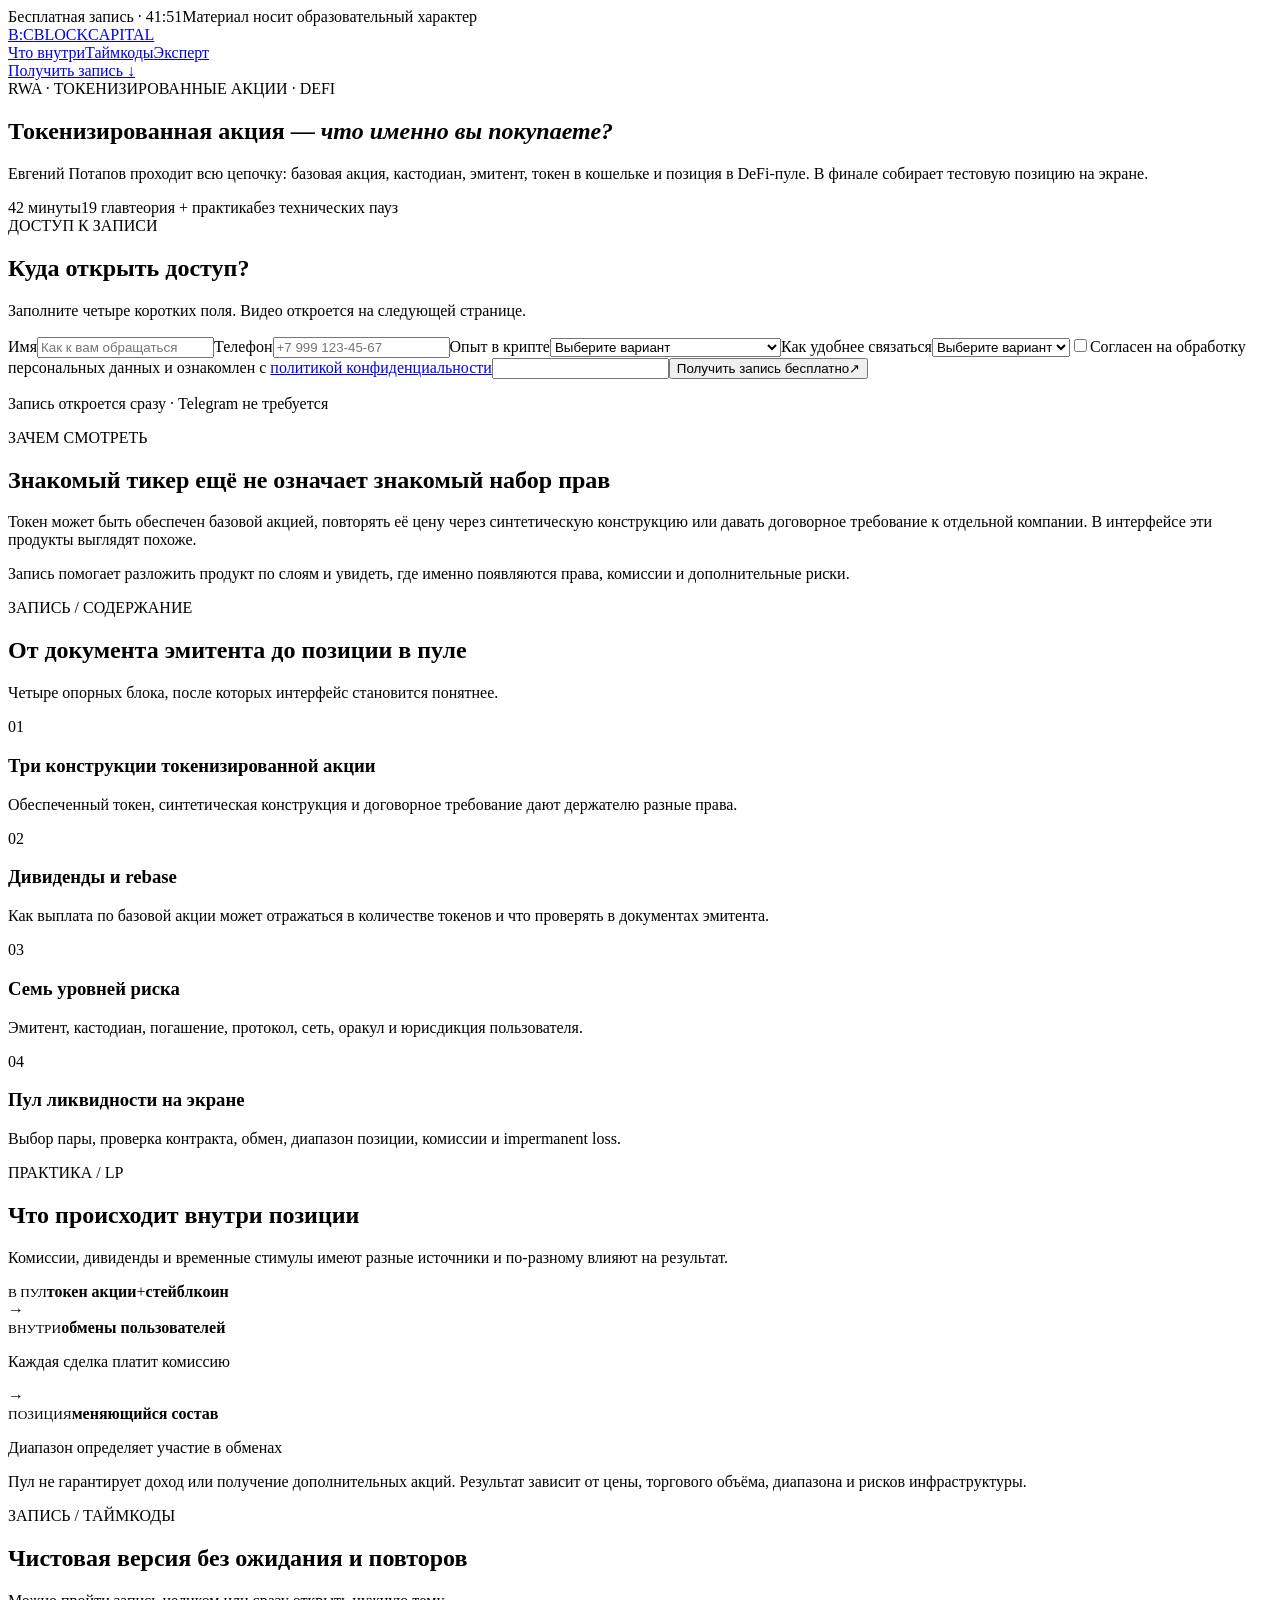
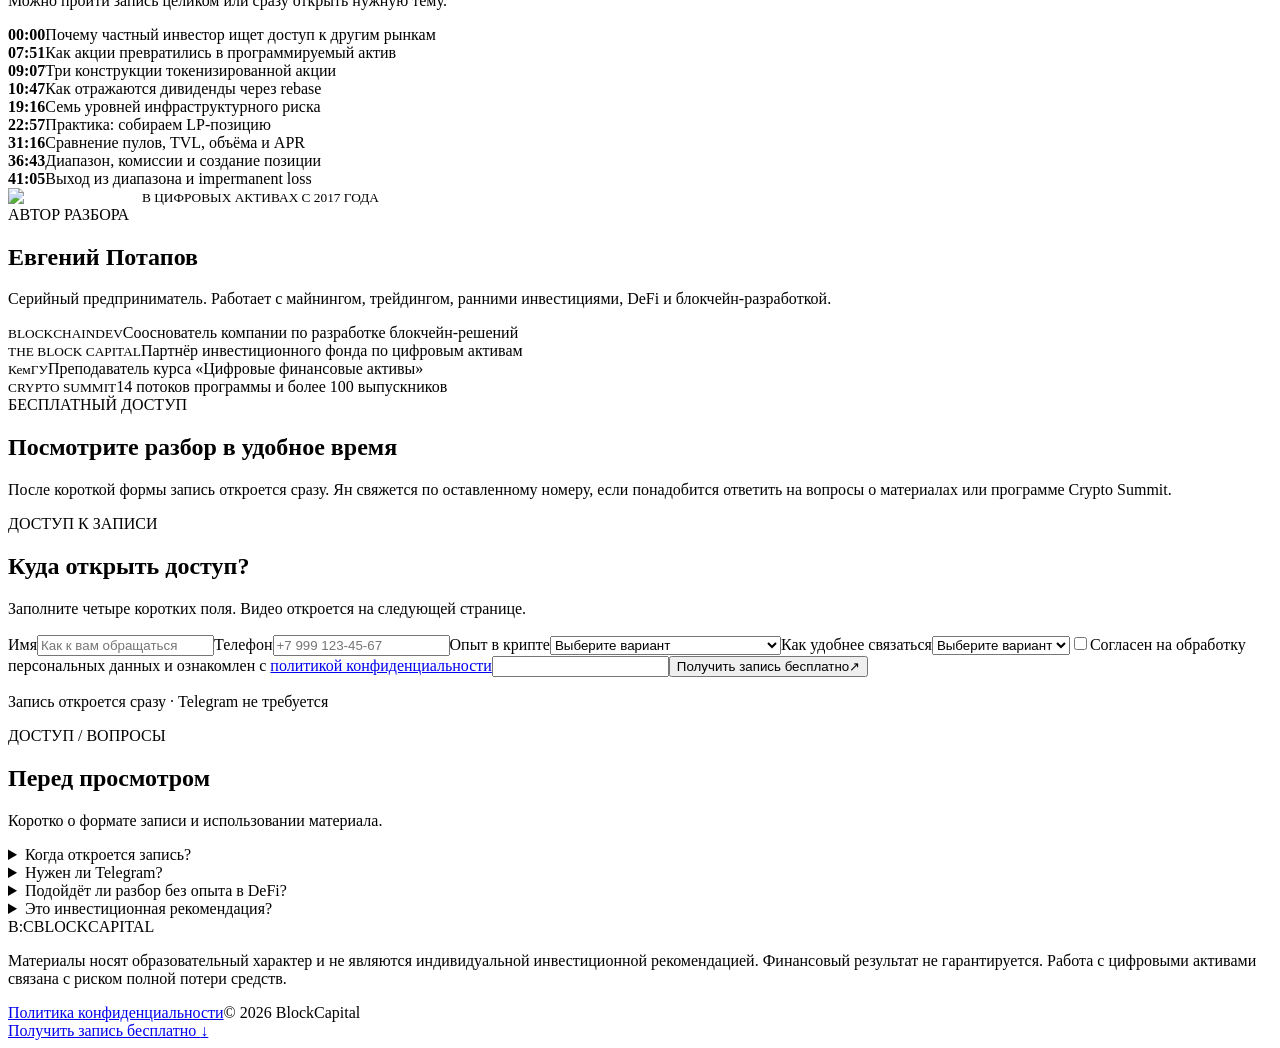
==== index.html @ cdb5f3e2 "Fix iPhone hero headline overflow" ====
<!DOCTYPE html><html lang="ru"><head><meta charSet="utf-8"/><meta name="viewport" content="width=device-width, initial-scale=1"/><link rel="stylesheet" href="/cs15-rwa/_next/static/chunks/0ym94z_-tkc53.css" data-precedence="next"/><link rel="preload" as="script" fetchPriority="low" href="/cs15-rwa/_next/static/chunks/0t~1ydc1cx.~s.js"/><script src="/cs15-rwa/_next/static/chunks/0d.cghn7.3ue2.js" async=""></script><script src="/cs15-rwa/_next/static/chunks/0m_p1bxtorv5i.js" async=""></script><script src="/cs15-rwa/_next/static/chunks/turbopack-0j7kcyjd9bigj.js" async=""></script><script src="/cs15-rwa/_next/static/chunks/0g7ewx3bkljg5.js" async=""></script><script src="/cs15-rwa/_next/static/chunks/0d3tkj33oycf2.js" async=""></script><script src="/cs15-rwa/_next/static/chunks/0kf0rqwyfby2~.js" async=""></script><title>RWA: токенизированные акции и пулы ликвидности — запись эфира</title><meta name="description" content="Получите запись разбора Евгения Потапова о токенизированных акциях, дивидендах, DeFi-пулах и инфраструктурных рисках."/><meta name="robots" content="index, follow"/><meta property="og:title" content="Токенизированная акция: что именно вы покупаете?"/><meta property="og:description" content="42 минуты о базовом активе, кастодиане, дивидендах, DeFi-пулах и семи уровнях риска."/><meta property="og:image" content="https://yanlukashin.github.io/cs15-rwa/og-replay.png"/><meta property="og:image:width" content="1200"/><meta property="og:image:height" content="630"/><meta property="og:image:alt" content="RWA: токенизированные акции и пулы ликвидности"/><meta property="og:type" content="website"/><meta name="twitter:card" content="summary_large_image"/><meta name="twitter:title" content="Токенизированная акция: что именно вы покупаете?"/><meta name="twitter:description" content="Получите чистовую запись разбора Евгения Потапова."/><meta name="twitter:image" content="https://yanlukashin.github.io/cs15-rwa/og-replay.png"/><script src="/cs15-rwa/_next/static/chunks/03~yq9q893hmn.js" noModule=""></script></head><body><div hidden=""><!--$--><!--/$--></div><main><div class="deadline replay-strip"><span>Бесплатная запись · 41:51</span><span class="deadline-date">Материал носит образовательный характер</span></div><nav class="nav shell" aria-label="Главная навигация"><a class="brand" href="#top" aria-label="BlockCapital — наверх"><span class="brand-mark">B:C</span><span>BLOCKCAPITAL</span></a><div class="nav-links"><a href="#inside">Что внутри</a><a href="#chapters">Таймкоды</a><a href="#expert">Эксперт</a></div><a class="nav-cta" href="#access" data-metrika-goal="lead_form_scroll">Получить запись <span aria-hidden="true">↓</span></a></nav><section class="replay-hero shell" id="top"><div class="replay-hero-copy"><div class="eyebrow">RWA · ТОКЕНИЗИРОВАННЫЕ АКЦИИ · DEFI</div><h1>Токенизиро­ванная акция — <em>что именно вы покупаете?</em></h1><p>Евгений Потапов проходит всю цепочку: базовая акция, кастодиан, эмитент, токен в кошельке и позиция в DeFi-пуле. В финале собирает тестовую позицию на экране.</p><div class="replay-proofline" aria-label="Параметры записи"><span>42 минуты</span><span>19 глав</span><span>теория + практика</span><span>без технических пауз</span></div></div><div class="replay-form-wrap" id="access"><div class="lead-card "><div class="lead-card-heading"><span>ДОСТУП К ЗАПИСИ</span><h2>Куда открыть доступ?</h2><p>Заполните четыре коротких поля. Видео откроется на следующей странице.</p></div><form class="lead-form" action="https://docs.google.com/forms/d/e/1FAIpQLScjNJ1AOi6W5T2NmS8Cq79_vSLirDXxcNVOVX635IZ_NVDBYg/formResponse" method="POST"><label><span>Имя</span><input type="text" autoComplete="name" placeholder="Как к вам обращаться" required="" name="entry.2101009105"/></label><label><span>Телефон</span><input type="tel" inputMode="tel" autoComplete="tel" placeholder="+7 999 123-45-67" pattern="[+0-9 ()-]{10,20}" required="" name="entry.1336810910"/></label><label><span>Опыт в крипте</span><select name="entry.714905290" required=""><option value="" disabled="" selected="">Выберите вариант</option><option value="Только присматриваюсь — опыта пока нет">Только присматриваюсь</option><option value="Уже покупал(а) и продавал(а), есть небольшой портфель">Есть небольшой портфель</option><option value="Работаю с несколькими активами и стратегиями">Работаю с несколькими активами</option><option value="Есть опыт в DeFi и/или трейдинге, хочу систематизировать знания">Есть опыт в DeFi или трейдинге</option></select></label><label><span>Как удобнее связаться</span><select name="entry.104952516" required=""><option value="" disabled="" selected="">Выберите вариант</option><option value="WhatsApp">WhatsApp</option><option value="Звонок">Звонок</option></select></label><label class="form-consent"><input type="checkbox" required="" name="entry.1939626881" value="Согласен(на) на обработку персональных данных и ознакомлен(а) с политикой конфиденциальности: https://theblockcapital.ru/privacy"/><span>Согласен на обработку персональных данных и ознакомлен с<!-- --> <a href="https://theblockcapital.ru/privacy" target="_blank" rel="noreferrer">политикой конфиденциальности</a></span></label><input type="hidden" name="entry.1990915236" value="Запросил доступ к записи эфира про RWA через лендинг BlockCapital."/><input type="hidden" name="entry.501255633" value="Предпочитаю обсудить лично"/><input type="hidden" name="entry.1715379427" value="Сейчас изучаю варианты на будущее"/><input type="hidden" name="entry.1681714257" value="Позже, пока собираю информацию"/><input type="hidden" name="entry.1373947686" value="RWA_REPLAY_LEAD; direct"/><input class="form-honeypot" type="text" tabindex="-1" autoComplete="off" name="website"/><button class="button lead-submit" type="submit"><span>Получить запись бесплатно</span><span aria-hidden="true">↗</span></button></form><p class="lead-security">Запись откроется сразу · Telegram не требуется</p></div></div></section><section class="replay-context"><div class="shell replay-context-grid"><div><span class="section-index light">ЗАЧЕМ СМОТРЕТЬ</span><h2>Знакомый тикер ещё не означает знакомый набор прав</h2></div><div class="replay-context-copy"><p>Токен может быть обеспечен базовой акцией, повторять её цену через синтетическую конструкцию или давать договорное требование к отдельной компании. В интерфейсе эти продукты выглядят похоже.</p><p>Запись помогает разложить продукт по слоям и увидеть, где именно появляются права, комиссии и дополнительные риски.</p></div></div></section><section class="replay-topics shell" id="inside"><div class="section-heading split-heading"><span class="section-index">ЗАПИСЬ / СОДЕРЖАНИЕ</span><h2>От документа эмитента до позиции в пуле</h2><p>Четыре опорных блока, после которых интерфейс становится понятнее.</p></div><div class="outcome-grid replay-topic-grid"><article><span>01</span><h3>Три конструкции токенизированной акции</h3><p>Обеспеченный токен, синтетическая конструкция и договорное требование дают держателю разные права.</p></article><article><span>02</span><h3>Дивиденды и rebase</h3><p>Как выплата по базовой акции может отражаться в количестве токенов и что проверять в документах эмитента.</p></article><article><span>03</span><h3>Семь уровней риска</h3><p>Эмитент, кастодиан, погашение, протокол, сеть, оракул и юрисдикция пользователя.</p></article><article><span>04</span><h3>Пул ликвидности на экране</h3><p>Выбор пары, проверка контракта, обмен, диапазон позиции, комиссии и impermanent loss.</p></article></div></section><section class="replay-mechanics"><div class="shell"><div class="section-heading split-heading"><span class="section-index light">ПРАКТИКА / LP</span><h2>Что происходит внутри позиции</h2><p>Комиссии, дивиденды и временные стимулы имеют разные источники и по-разному влияют на результат.</p></div><div class="flow" aria-label="Схема пула ликвидности"><div class="flow-card"><small>В ПУЛ</small><strong>токен акции</strong><span>+</span><strong>стейблкоин</strong></div><div class="flow-arrow">→</div><div class="flow-card"><small>ВНУТРИ</small><strong>обмены пользователей</strong><p>Каждая сделка платит комиссию</p></div><div class="flow-arrow">→</div><div class="flow-card green-card"><small>ПОЗИЦИЯ</small><strong>меняющийся состав</strong><p>Диапазон определяет участие в обменах</p></div></div><p class="source-note replay-disclaimer">Пул не гарантирует доход или получение дополнительных акций. Результат зависит от цены, торгового объёма, диапазона и рисков инфраструктуры.</p></div></section><section class="replay-chapters shell" id="chapters"><div class="section-heading split-heading"><span class="section-index">ЗАПИСЬ / ТАЙМКОДЫ</span><h2>Чистовая версия без ожидания и повторов</h2><p>Можно пройти запись целиком или сразу открыть нужную тему.</p></div><div class="chapter-list"><div class="chapter-row"><strong>00:00</strong><span>Почему частный инвестор ищет доступ к другим рынкам</span></div><div class="chapter-row"><strong>07:51</strong><span>Как акции превратились в программируемый актив</span></div><div class="chapter-row"><strong>09:07</strong><span>Три конструкции токенизированной акции</span></div><div class="chapter-row"><strong>10:47</strong><span>Как отражаются дивиденды через rebase</span></div><div class="chapter-row"><strong>19:16</strong><span>Семь уровней инфраструктурного риска</span></div><div class="chapter-row"><strong>22:57</strong><span>Практика: собираем LP-позицию</span></div><div class="chapter-row"><strong>31:16</strong><span>Сравнение пулов, TVL, объёма и APR</span></div><div class="chapter-row"><strong>36:43</strong><span>Диапазон, комиссии и создание позиции</span></div><div class="chapter-row"><strong>41:05</strong><span>Выход из диапазона и impermanent loss</span></div></div></section><section class="expert replay-expert" id="expert"><div class="shell expert-grid"><div class="expert-photo"><img alt="Евгений Потапов" loading="lazy" width="1084" height="1650" decoding="async" data-nimg="1" style="color:transparent" src="/cs15-rwa/evgeniy-potapov.png"/><small>В ЦИФРОВЫХ АКТИВАХ С 2017 ГОДА</small></div><div class="expert-copy"><span class="section-index">АВТОР РАЗБОРА</span><h2>Евгений Потапов</h2><p class="expert-lead">Серийный предприниматель. Работает с майнингом, трейдингом, ранними инвестициями, DeFi и блокчейн-разработкой.</p><div class="expert-credentials"><div><small>BLOCKCHAINDEV</small><span>Сооснователь компании по разработке блокчейн-решений</span></div><div><small>THE BLOCK CAPITAL</small><span>Партнёр инвестиционного фонда по цифровым активам</span></div><div><small>КемГУ</small><span>Преподаватель курса «Цифровые финансовые активы»</span></div><div><small>CRYPTO SUMMIT</small><span>14 потоков программы и более 100 выпускников</span></div></div></div></div></section><section class="replay-final" id="access-bottom"><div class="shell replay-final-grid"><div><span class="section-index light">БЕСПЛАТНЫЙ ДОСТУП</span><h2>Посмотрите разбор в удобное время</h2><p>После короткой формы запись откроется сразу. Ян свяжется по оставленному номеру, если понадобится ответить на вопросы о материалах или программе Crypto Summit.</p></div><div class="lead-card lead-card-compact"><div class="lead-card-heading"><span>ДОСТУП К ЗАПИСИ</span><h2>Куда открыть доступ?</h2><p>Заполните четыре коротких поля. Видео откроется на следующей странице.</p></div><form class="lead-form" action="https://docs.google.com/forms/d/e/1FAIpQLScjNJ1AOi6W5T2NmS8Cq79_vSLirDXxcNVOVX635IZ_NVDBYg/formResponse" method="POST"><label><span>Имя</span><input type="text" autoComplete="name" placeholder="Как к вам обращаться" required="" name="entry.2101009105"/></label><label><span>Телефон</span><input type="tel" inputMode="tel" autoComplete="tel" placeholder="+7 999 123-45-67" pattern="[+0-9 ()-]{10,20}" required="" name="entry.1336810910"/></label><label><span>Опыт в крипте</span><select name="entry.714905290" required=""><option value="" disabled="" selected="">Выберите вариант</option><option value="Только присматриваюсь — опыта пока нет">Только присматриваюсь</option><option value="Уже покупал(а) и продавал(а), есть небольшой портфель">Есть небольшой портфель</option><option value="Работаю с несколькими активами и стратегиями">Работаю с несколькими активами</option><option value="Есть опыт в DeFi и/или трейдинге, хочу систематизировать знания">Есть опыт в DeFi или трейдинге</option></select></label><label><span>Как удобнее связаться</span><select name="entry.104952516" required=""><option value="" disabled="" selected="">Выберите вариант</option><option value="WhatsApp">WhatsApp</option><option value="Звонок">Звонок</option></select></label><label class="form-consent"><input type="checkbox" required="" name="entry.1939626881" value="Согласен(на) на обработку персональных данных и ознакомлен(а) с политикой конфиденциальности: https://theblockcapital.ru/privacy"/><span>Согласен на обработку персональных данных и ознакомлен с<!-- --> <a href="https://theblockcapital.ru/privacy" target="_blank" rel="noreferrer">политикой конфиденциальности</a></span></label><input type="hidden" name="entry.1990915236" value="Запросил доступ к записи эфира про RWA через лендинг BlockCapital."/><input type="hidden" name="entry.501255633" value="Предпочитаю обсудить лично"/><input type="hidden" name="entry.1715379427" value="Сейчас изучаю варианты на будущее"/><input type="hidden" name="entry.1681714257" value="Позже, пока собираю информацию"/><input type="hidden" name="entry.1373947686" value="RWA_REPLAY_LEAD; direct"/><input class="form-honeypot" type="text" tabindex="-1" autoComplete="off" name="website"/><button class="button lead-submit" type="submit"><span>Получить запись бесплатно</span><span aria-hidden="true">↗</span></button></form><p class="lead-security">Запись откроется сразу · Telegram не требуется</p></div></div></section><section class="faq shell"><div class="section-heading split-heading"><span class="section-index">ДОСТУП / ВОПРОСЫ</span><h2>Перед просмотром</h2><p>Коротко о формате записи и использовании материала.</p></div><div class="faq-list"><details><summary>Когда откроется запись?</summary><p>Сразу после отправки формы. Ссылка ведёт на отдельную страницу с видеоплеером и таймкодами.</p></details><details><summary>Нужен ли Telegram?</summary><p>Нет. Запись открывается прямо на сайте. Для формы нужны имя и номер телефона.</p></details><details><summary>Подойдёт ли разбор без опыта в DeFi?</summary><p>Да. Евгений начинает с конструкции токенизированной акции и только затем переходит к пулу ликвидности.</p></details><details><summary>Это инвестиционная рекомендация?</summary><p>Нет. Запись объясняет устройство продуктов и риски. Решения о работе с активами зритель принимает самостоятельно.</p></details></div></section><footer class="footer shell"><div class="brand"><span class="brand-mark">B:C</span><span>BLOCKCAPITAL</span></div><p>Материалы носят образовательный характер и не являются индивидуальной инвестиционной рекомендацией. Финансовый результат не гарантируется. Работа с цифровыми активами связана с риском полной потери средств.</p><div class="footer-links"><a href="https://theblockcapital.ru/privacy" target="_blank" rel="noreferrer">Политика конфиденциальности</a><span>© 2026 BlockCapital</span></div></footer><a class="mobile-cta" href="#access" data-metrika-goal="lead_form_scroll">Получить запись бесплатно <span aria-hidden="true">↓</span></a></main><!--$--><!--/$--><noscript><div><img src="https://mc.yandex.ru/watch/111287142" style="position:absolute;left:-9999px" alt=""/></div></noscript><script src="/cs15-rwa/_next/static/chunks/0t~1ydc1cx.~s.js" id="_R_" async=""></script><script>(self.__next_f=self.__next_f||[]).push([0])</script><script>self.__next_f.push([1,"1:\"$Sreact.fragment\"\n2:I[39756,[\"/cs15-rwa/_next/static/chunks/0g7ewx3bkljg5.js\",\"/cs15-rwa/_next/static/chunks/0d3tkj33oycf2.js\"],\"default\"]\n3:I[37457,[\"/cs15-rwa/_next/static/chunks/0g7ewx3bkljg5.js\",\"/cs15-rwa/_next/static/chunks/0d3tkj33oycf2.js\"],\"default\"]\n4:I[79520,[\"/cs15-rwa/_next/static/chunks/0g7ewx3bkljg5.js\",\"/cs15-rwa/_next/static/chunks/0d3tkj33oycf2.js\"],\"\"]\n14:I[68027,[\"/cs15-rwa/_next/static/chunks/0g7ewx3bkljg5.js\",\"/cs15-rwa/_next/static/chunks/0d3tkj33oycf2.js\"],\"default\",1]\n:HL[\"/cs15-rwa/_next/static/chunks/0ym94z_-tkc53.css\",\"style\"]\n5:T4a6,\n            (function(m,e,t,r,i,k,a){\n              m[i]=m[i]||function(){(m[i].a=m[i].a||[]).push(arguments)};\n              m[i].l=1*new Date();\n              for (var j=0;j\u003cdocument.scripts.length;j++) {\n                if (document.scripts[j].src===r) return;\n              }\n              k=e.createElement(t),a=e.getElementsByTagName(t)[0],k.async=1,k.src=r,a.parentNode.insertBefore(k,a);\n            })(window,document,'script','https://mc.yandex.ru/metrika/tag.js?id=111287142','ym');\n\n            ym(111287142,'init',{\n              ssr:true,\n              webvisor:true,\n              clickmap:true,\n              ecommerce:'dataLayer',\n              referrer:document.referrer,\n              url:location.href,\n              accurateTrackBounce:true,\n              trackLinks:true\n            });\n\n            document.addEventListener('click',function(event){\n              var target=event.target;\n              var link=target\u0026\u0026target.closest?target.closest('[data-metrika-goal]'):null;\n              if(link\u0026\u0026typeof window.ym==='function'){\n                window.ym(111287142,'reachGoal',link.getAttribute('data-metrika-goal'));\n              }\n            });\n\n          6:[\"$\",\"div\",null,{\"children\":[\"$\",\"img\",null,{\"src\":\"https://mc.yandex.ru/watch/111287142\",\"style\":{\"position\":\"absolute\",\"left\":\"-9999px\"},\"alt\":\"\"}]}]\n"])</script><script>self.__next_f.push([1,"0:{\"P\":null,\"c\":[\"\",\"\"],\"q\":\"\",\"i\":false,\"f\":[[[\"\",{\"children\":[\"__PAGE__\",{}]},\"$undefined\",\"$undefined\",16],[[\"$\",\"$1\",\"c\",{\"children\":[[[\"$\",\"link\",\"0\",{\"rel\":\"stylesheet\",\"href\":\"/cs15-rwa/_next/static/chunks/0ym94z_-tkc53.css\",\"precedence\":\"next\",\"crossOrigin\":\"$undefined\",\"nonce\":\"$undefined\"}],[\"$\",\"script\",\"script-0\",{\"src\":\"/cs15-rwa/_next/static/chunks/0g7ewx3bkljg5.js\",\"async\":true,\"nonce\":\"$undefined\"}],[\"$\",\"script\",\"script-1\",{\"src\":\"/cs15-rwa/_next/static/chunks/0d3tkj33oycf2.js\",\"async\":true,\"nonce\":\"$undefined\"}]],[\"$\",\"html\",null,{\"lang\":\"ru\",\"children\":[\"$\",\"body\",null,{\"children\":[[\"$\",\"$L2\",null,{\"parallelRouterKey\":\"children\",\"error\":\"$undefined\",\"errorStyles\":\"$undefined\",\"errorScripts\":\"$undefined\",\"template\":[\"$\",\"$L3\",null,{}],\"templateStyles\":\"$undefined\",\"templateScripts\":\"$undefined\",\"notFound\":[[[\"$\",\"title\",null,{\"children\":\"404: This page could not be found.\"}],[\"$\",\"div\",null,{\"style\":{\"fontFamily\":\"system-ui,\\\"Segoe UI\\\",Roboto,Helvetica,Arial,sans-serif,\\\"Apple Color Emoji\\\",\\\"Segoe UI Emoji\\\"\",\"height\":\"100vh\",\"textAlign\":\"center\",\"display\":\"flex\",\"flexDirection\":\"column\",\"alignItems\":\"center\",\"justifyContent\":\"center\"},\"children\":[\"$\",\"div\",null,{\"children\":[[\"$\",\"style\",null,{\"dangerouslySetInnerHTML\":{\"__html\":\"body{color:#000;background:#fff;margin:0}.next-error-h1{border-right:1px solid rgba(0,0,0,.3)}@media (prefers-color-scheme:dark){body{color:#fff;background:#000}.next-error-h1{border-right:1px solid rgba(255,255,255,.3)}}\"}}],[\"$\",\"h1\",null,{\"className\":\"next-error-h1\",\"style\":{\"display\":\"inline-block\",\"margin\":\"0 20px 0 0\",\"padding\":\"0 23px 0 0\",\"fontSize\":24,\"fontWeight\":500,\"verticalAlign\":\"top\",\"lineHeight\":\"49px\"},\"children\":404}],[\"$\",\"div\",null,{\"style\":{\"display\":\"inline-block\"},\"children\":[\"$\",\"h2\",null,{\"style\":{\"fontSize\":14,\"fontWeight\":400,\"lineHeight\":\"49px\",\"margin\":0},\"children\":\"This page could not be found.\"}]}]]}]}]],[]],\"forbidden\":\"$undefined\",\"unauthorized\":\"$undefined\"}],[\"$\",\"$L4\",null,{\"id\":\"yandex-metrika\",\"strategy\":\"afterInteractive\",\"children\":\"$5\"}],[\"$\",\"noscript\",null,{\"children\":\"$6\"}]]}]}]]}],{\"children\":[[\"$\",\"$1\",\"c\",{\"children\":[[\"$\",\"main\",null,{\"children\":[[\"$\",\"div\",null,{\"className\":\"deadline replay-strip\",\"children\":[[\"$\",\"span\",null,{\"children\":\"Бесплатная запись · 41:51\"}],[\"$\",\"span\",null,{\"className\":\"deadline-date\",\"children\":\"Материал носит образовательный характер\"}]]}],[\"$\",\"nav\",null,{\"className\":\"nav shell\",\"aria-label\":\"Главная навигация\",\"children\":[[\"$\",\"a\",null,{\"className\":\"brand\",\"href\":\"#top\",\"aria-label\":\"BlockCapital — наверх\",\"children\":[[\"$\",\"span\",null,{\"className\":\"brand-mark\",\"children\":\"B:C\"}],[\"$\",\"span\",null,{\"children\":\"BLOCKCAPITAL\"}]]}],[\"$\",\"div\",null,{\"className\":\"nav-links\",\"children\":[[\"$\",\"a\",null,{\"href\":\"#inside\",\"children\":\"Что внутри\"}],[\"$\",\"a\",null,{\"href\":\"#chapters\",\"children\":\"Таймкоды\"}],[\"$\",\"a\",null,{\"href\":\"#expert\",\"children\":\"Эксперт\"}]]}],[\"$\",\"a\",null,{\"className\":\"nav-cta\",\"href\":\"#access\",\"data-metrika-goal\":\"lead_form_scroll\",\"children\":[\"Получить запись \",[\"$\",\"span\",null,{\"aria-hidden\":\"true\",\"children\":\"↓\"}]]}]]}],\"$L7\",\"$L8\",\"$L9\",\"$La\",\"$Lb\",\"$Lc\",\"$Ld\",\"$Le\",\"$Lf\",\"$L10\"]}],[\"$L11\"],\"$L12\"]}],{},null,false,null]},null,false,null],\"$L13\",false]],\"m\":\"$undefined\",\"G\":[\"$14\",[\"$L15\"]],\"S\":true,\"h\":null,\"s\":\"$undefined\",\"l\":\"$undefined\",\"p\":\"$undefined\",\"d\":\"$undefined\",\"b\":\"BQ7lwsUmtC5wS-0TGbr7Z\"}\n"])</script><script>self.__next_f.push([1,"16:I[95147,[\"/cs15-rwa/_next/static/chunks/0g7ewx3bkljg5.js\",\"/cs15-rwa/_next/static/chunks/0d3tkj33oycf2.js\",\"/cs15-rwa/_next/static/chunks/0kf0rqwyfby2~.js\"],\"default\"]\n17:I[5500,[\"/cs15-rwa/_next/static/chunks/0g7ewx3bkljg5.js\",\"/cs15-rwa/_next/static/chunks/0d3tkj33oycf2.js\",\"/cs15-rwa/_next/static/chunks/0kf0rqwyfby2~.js\"],\"Image\"]\n18:I[97367,[\"/cs15-rwa/_next/static/chunks/0g7ewx3bkljg5.js\",\"/cs15-rwa/_next/static/chunks/0d3tkj33oycf2.js\"],\"OutletBoundary\"]\n19:\"$Sreact.suspense\"\n1b:I[97367,[\"/cs15-rwa/_next/static/chunks/0g7ewx3bkljg5.js\",\"/cs15-rwa/_next/static/chunks/0d3tkj33oycf2.js\"],\"ViewportBoundary\"]\n1d:I[97367,[\"/cs15-rwa/_next/static/chunks/0g7ewx3bkljg5.js\",\"/cs15-rwa/_next/static/chunks/0d3tkj33oycf2.js\"],\"MetadataBoundary\"]\n7:[\"$\",\"section\",null,{\"className\":\"replay-hero shell\",\"id\":\"top\",\"children\":[[\"$\",\"div\",null,{\"className\":\"replay-hero-copy\",\"children\":[[\"$\",\"div\",null,{\"className\":\"eyebrow\",\"children\":\"RWA · ТОКЕНИЗИРОВАННЫЕ АКЦИИ · DEFI\"}],[\"$\",\"h1\",null,{\"children\":[\"Токенизиро­ванная акция — \",[\"$\",\"em\",null,{\"children\":\"что именно вы покупаете?\"}]]}],[\"$\",\"p\",null,{\"children\":\"Евгений Потапов проходит всю цепочку: базовая акция, кастодиан, эмитент, токен в кошельке и позиция в DeFi-пуле. В финале собирает тестовую позицию на экране.\"}],[\"$\",\"div\",null,{\"className\":\"replay-proofline\",\"aria-label\":\"Параметры записи\",\"children\":[[\"$\",\"span\",null,{\"children\":\"42 минуты\"}],[\"$\",\"span\",null,{\"children\":\"19 глав\"}],[\"$\",\"span\",null,{\"children\":\"теория + практика\"}],[\"$\",\"span\",null,{\"children\":\"без технических пауз\"}]]}]]}],[\"$\",\"div\",null,{\"className\":\"replay-form-wrap\",\"id\":\"access\",\"children\":[\"$\",\"$L16\",null,{\"accessHref\":\"/cs15-rwa/watch/\"}]}]]}]\n8:[\"$\",\"section\",null,{\"className\":\"replay-context\",\"children\":[\"$\",\"div\",null,{\"className\":\"shell replay-context-grid\",\"children\":[[\"$\",\"div\",null,{\"children\":[[\"$\",\"span\",null,{\"className\":\"section-index light\",\"children\":\"ЗАЧЕМ СМОТРЕТЬ\"}],[\"$\",\"h2\",null,{\"children\":\"Знакомый тикер ещё не означает знакомый набор прав\"}]]}],[\"$\",\"div\",null,{\"className\":\"replay-context-copy\",\"children\":[[\"$\",\"p\",null,{\"children\":\"Токен может быть обеспечен базовой акцией, повторять её цену через синтетическую конструкцию или давать договорное требование к отдельной компании. В интерфейсе эти продукты выглядят похоже.\"}],[\"$\",\"p\",null,{\"children\":\"Запись помогает разложить продукт по слоям и увидеть, где именно появляются права, комиссии и дополнительные риски.\"}]]}]]}]}]\n"])</script><script>self.__next_f.push([1,"9:[\"$\",\"section\",null,{\"className\":\"replay-topics shell\",\"id\":\"inside\",\"children\":[[\"$\",\"div\",null,{\"className\":\"section-heading split-heading\",\"children\":[[\"$\",\"span\",null,{\"className\":\"section-index\",\"children\":\"ЗАПИСЬ / СОДЕРЖАНИЕ\"}],[\"$\",\"h2\",null,{\"children\":\"От документа эмитента до позиции в пуле\"}],[\"$\",\"p\",null,{\"children\":\"Четыре опорных блока, после которых интерфейс становится понятнее.\"}]]}],[\"$\",\"div\",null,{\"className\":\"outcome-grid replay-topic-grid\",\"children\":[[\"$\",\"article\",\"01\",{\"children\":[[\"$\",\"span\",null,{\"children\":\"01\"}],[\"$\",\"h3\",null,{\"children\":\"Три конструкции токенизированной акции\"}],[\"$\",\"p\",null,{\"children\":\"Обеспеченный токен, синтетическая конструкция и договорное требование дают держателю разные права.\"}]]}],[\"$\",\"article\",\"02\",{\"children\":[[\"$\",\"span\",null,{\"children\":\"02\"}],[\"$\",\"h3\",null,{\"children\":\"Дивиденды и rebase\"}],[\"$\",\"p\",null,{\"children\":\"Как выплата по базовой акции может отражаться в количестве токенов и что проверять в документах эмитента.\"}]]}],[\"$\",\"article\",\"03\",{\"children\":[[\"$\",\"span\",null,{\"children\":\"03\"}],[\"$\",\"h3\",null,{\"children\":\"Семь уровней риска\"}],[\"$\",\"p\",null,{\"children\":\"Эмитент, кастодиан, погашение, протокол, сеть, оракул и юрисдикция пользователя.\"}]]}],[\"$\",\"article\",\"04\",{\"children\":[[\"$\",\"span\",null,{\"children\":\"04\"}],[\"$\",\"h3\",null,{\"children\":\"Пул ликвидности на экране\"}],[\"$\",\"p\",null,{\"children\":\"Выбор пары, проверка контракта, обмен, диапазон позиции, комиссии и impermanent loss.\"}]]}]]}]]}]\n"])</script><script>self.__next_f.push([1,"a:[\"$\",\"section\",null,{\"className\":\"replay-mechanics\",\"children\":[\"$\",\"div\",null,{\"className\":\"shell\",\"children\":[[\"$\",\"div\",null,{\"className\":\"section-heading split-heading\",\"children\":[[\"$\",\"span\",null,{\"className\":\"section-index light\",\"children\":\"ПРАКТИКА / LP\"}],[\"$\",\"h2\",null,{\"children\":\"Что происходит внутри позиции\"}],[\"$\",\"p\",null,{\"children\":\"Комиссии, дивиденды и временные стимулы имеют разные источники и по-разному влияют на результат.\"}]]}],[\"$\",\"div\",null,{\"className\":\"flow\",\"aria-label\":\"Схема пула ликвидности\",\"children\":[[\"$\",\"div\",null,{\"className\":\"flow-card\",\"children\":[[\"$\",\"small\",null,{\"children\":\"В ПУЛ\"}],[\"$\",\"strong\",null,{\"children\":\"токен акции\"}],[\"$\",\"span\",null,{\"children\":\"+\"}],[\"$\",\"strong\",null,{\"children\":\"стейблкоин\"}]]}],[\"$\",\"div\",null,{\"className\":\"flow-arrow\",\"children\":\"→\"}],[\"$\",\"div\",null,{\"className\":\"flow-card\",\"children\":[[\"$\",\"small\",null,{\"children\":\"ВНУТРИ\"}],[\"$\",\"strong\",null,{\"children\":\"обмены пользователей\"}],[\"$\",\"p\",null,{\"children\":\"Каждая сделка платит комиссию\"}]]}],[\"$\",\"div\",null,{\"className\":\"flow-arrow\",\"children\":\"→\"}],[\"$\",\"div\",null,{\"className\":\"flow-card green-card\",\"children\":[[\"$\",\"small\",null,{\"children\":\"ПОЗИЦИЯ\"}],[\"$\",\"strong\",null,{\"children\":\"меняющийся состав\"}],[\"$\",\"p\",null,{\"children\":\"Диапазон определяет участие в обменах\"}]]}]]}],[\"$\",\"p\",null,{\"className\":\"source-note replay-disclaimer\",\"children\":\"Пул не гарантирует доход или получение дополнительных акций. Результат зависит от цены, торгового объёма, диапазона и рисков инфраструктуры.\"}]]}]}]\n"])</script><script>self.__next_f.push([1,"b:[\"$\",\"section\",null,{\"className\":\"replay-chapters shell\",\"id\":\"chapters\",\"children\":[[\"$\",\"div\",null,{\"className\":\"section-heading split-heading\",\"children\":[[\"$\",\"span\",null,{\"className\":\"section-index\",\"children\":\"ЗАПИСЬ / ТАЙМКОДЫ\"}],[\"$\",\"h2\",null,{\"children\":\"Чистовая версия без ожидания и повторов\"}],[\"$\",\"p\",null,{\"children\":\"Можно пройти запись целиком или сразу открыть нужную тему.\"}]]}],[\"$\",\"div\",null,{\"className\":\"chapter-list\",\"children\":[[\"$\",\"div\",\"00:00\",{\"className\":\"chapter-row\",\"children\":[[\"$\",\"strong\",null,{\"children\":\"00:00\"}],[\"$\",\"span\",null,{\"children\":\"Почему частный инвестор ищет доступ к другим рынкам\"}]]}],[\"$\",\"div\",\"07:51\",{\"className\":\"chapter-row\",\"children\":[[\"$\",\"strong\",null,{\"children\":\"07:51\"}],[\"$\",\"span\",null,{\"children\":\"Как акции превратились в программируемый актив\"}]]}],[\"$\",\"div\",\"09:07\",{\"className\":\"chapter-row\",\"children\":[[\"$\",\"strong\",null,{\"children\":\"09:07\"}],[\"$\",\"span\",null,{\"children\":\"Три конструкции токенизированной акции\"}]]}],[\"$\",\"div\",\"10:47\",{\"className\":\"chapter-row\",\"children\":[[\"$\",\"strong\",null,{\"children\":\"10:47\"}],[\"$\",\"span\",null,{\"children\":\"Как отражаются дивиденды через rebase\"}]]}],[\"$\",\"div\",\"19:16\",{\"className\":\"chapter-row\",\"children\":[[\"$\",\"strong\",null,{\"children\":\"19:16\"}],[\"$\",\"span\",null,{\"children\":\"Семь уровней инфраструктурного риска\"}]]}],[\"$\",\"div\",\"22:57\",{\"className\":\"chapter-row\",\"children\":[[\"$\",\"strong\",null,{\"children\":\"22:57\"}],[\"$\",\"span\",null,{\"children\":\"Практика: собираем LP-позицию\"}]]}],[\"$\",\"div\",\"31:16\",{\"className\":\"chapter-row\",\"children\":[[\"$\",\"strong\",null,{\"children\":\"31:16\"}],[\"$\",\"span\",null,{\"children\":\"Сравнение пулов, TVL, объёма и APR\"}]]}],[\"$\",\"div\",\"36:43\",{\"className\":\"chapter-row\",\"children\":[[\"$\",\"strong\",null,{\"children\":\"36:43\"}],[\"$\",\"span\",null,{\"children\":\"Диапазон, комиссии и создание позиции\"}]]}],[\"$\",\"div\",\"41:05\",{\"className\":\"chapter-row\",\"children\":[[\"$\",\"strong\",null,{\"children\":\"41:05\"}],[\"$\",\"span\",null,{\"children\":\"Выход из диапазона и impermanent loss\"}]]}]]}]]}]\n"])</script><script>self.__next_f.push([1,"c:[\"$\",\"section\",null,{\"className\":\"expert replay-expert\",\"id\":\"expert\",\"children\":[\"$\",\"div\",null,{\"className\":\"shell expert-grid\",\"children\":[[\"$\",\"div\",null,{\"className\":\"expert-photo\",\"children\":[[\"$\",\"$L17\",null,{\"src\":\"/cs15-rwa/evgeniy-potapov.png\",\"alt\":\"Евгений Потапов\",\"width\":1084,\"height\":1650,\"sizes\":\"(max-width: 720px) calc(100vw - 36px), (max-width: 1100px) 330px, 420px\"}],[\"$\",\"small\",null,{\"children\":\"В ЦИФРОВЫХ АКТИВАХ С 2017 ГОДА\"}]]}],[\"$\",\"div\",null,{\"className\":\"expert-copy\",\"children\":[[\"$\",\"span\",null,{\"className\":\"section-index\",\"children\":\"АВТОР РАЗБОРА\"}],[\"$\",\"h2\",null,{\"children\":\"Евгений Потапов\"}],[\"$\",\"p\",null,{\"className\":\"expert-lead\",\"children\":\"Серийный предприниматель. Работает с майнингом, трейдингом, ранними инвестициями, DeFi и блокчейн-разработкой.\"}],[\"$\",\"div\",null,{\"className\":\"expert-credentials\",\"children\":[[\"$\",\"div\",null,{\"children\":[[\"$\",\"small\",null,{\"children\":\"BLOCKCHAINDEV\"}],[\"$\",\"span\",null,{\"children\":\"Сооснователь компании по разработке блокчейн-решений\"}]]}],[\"$\",\"div\",null,{\"children\":[[\"$\",\"small\",null,{\"children\":\"THE BLOCK CAPITAL\"}],[\"$\",\"span\",null,{\"children\":\"Партнёр инвестиционного фонда по цифровым активам\"}]]}],[\"$\",\"div\",null,{\"children\":[[\"$\",\"small\",null,{\"children\":\"КемГУ\"}],[\"$\",\"span\",null,{\"children\":\"Преподаватель курса «Цифровые финансовые активы»\"}]]}],[\"$\",\"div\",null,{\"children\":[[\"$\",\"small\",null,{\"children\":\"CRYPTO SUMMIT\"}],[\"$\",\"span\",null,{\"children\":\"14 потоков программы и более 100 выпускников\"}]]}]]}]]}]]}]}]\n"])</script><script>self.__next_f.push([1,"d:[\"$\",\"section\",null,{\"className\":\"replay-final\",\"id\":\"access-bottom\",\"children\":[\"$\",\"div\",null,{\"className\":\"shell replay-final-grid\",\"children\":[[\"$\",\"div\",null,{\"children\":[[\"$\",\"span\",null,{\"className\":\"section-index light\",\"children\":\"БЕСПЛАТНЫЙ ДОСТУП\"}],[\"$\",\"h2\",null,{\"children\":\"Посмотрите разбор в удобное время\"}],[\"$\",\"p\",null,{\"children\":\"После короткой формы запись откроется сразу. Ян свяжется по оставленному номеру, если понадобится ответить на вопросы о материалах или программе Crypto Summit.\"}]]}],[\"$\",\"$L16\",null,{\"accessHref\":\"/cs15-rwa/watch/\",\"compact\":true}]]}]}]\ne:[\"$\",\"section\",null,{\"className\":\"faq shell\",\"children\":[[\"$\",\"div\",null,{\"className\":\"section-heading split-heading\",\"children\":[[\"$\",\"span\",null,{\"className\":\"section-index\",\"children\":\"ДОСТУП / ВОПРОСЫ\"}],[\"$\",\"h2\",null,{\"children\":\"Перед просмотром\"}],[\"$\",\"p\",null,{\"children\":\"Коротко о формате записи и использовании материала.\"}]]}],[\"$\",\"div\",null,{\"className\":\"faq-list\",\"children\":[[\"$\",\"details\",null,{\"children\":[[\"$\",\"summary\",null,{\"children\":\"Когда откроется запись?\"}],[\"$\",\"p\",null,{\"children\":\"Сразу после отправки формы. Ссылка ведёт на отдельную страницу с видеоплеером и таймкодами.\"}]]}],[\"$\",\"details\",null,{\"children\":[[\"$\",\"summary\",null,{\"children\":\"Нужен ли Telegram?\"}],[\"$\",\"p\",null,{\"children\":\"Нет. Запись открывается прямо на сайте. Для формы нужны имя и номер телефона.\"}]]}],[\"$\",\"details\",null,{\"children\":[[\"$\",\"summary\",null,{\"children\":\"Подойдёт ли разбор без опыта в DeFi?\"}],[\"$\",\"p\",null,{\"children\":\"Да. Евгений начинает с конструкции токенизированной акции и только затем переходит к пулу ликвидности.\"}]]}],[\"$\",\"details\",null,{\"children\":[[\"$\",\"summary\",null,{\"children\":\"Это инвестиционная рекомендация?\"}],[\"$\",\"p\",null,{\"children\":\"Нет. Запись объясняет устройство продуктов и риски. Решения о работе с активами зритель принимает самостоятельно.\"}]]}]]}]]}]\nf:[\"$\",\"footer\",null,{\"className\":\"footer shell\",\"children\":[[\"$\",\"div\",null,{\"className\":\"brand\",\"children\":[[\"$\",\"span\",null,{\"className\":\"brand-mark\",\"children\":\"B:C\"}],[\"$\",\"span\",null,{\"children\":\"BLOCKCAPITAL\"}]]}],[\"$\",\"p\",null,{\"children\":\"Материалы носят образовательный характер и не являются индивидуальной инвестиционной рекомендацией. Финансовый результат не гарантируется. Работа с цифровыми активами связана с риском полной потери средств.\"}],[\"$\",\"div\",null,{\"className\":\"footer-links\",\"children\":[[\"$\",\"a\",null,{\"href\":\"https://theblockcapital.ru/privacy\",\"target\":\"_blank\",\"rel\":\"noreferrer\",\"children\":\"Политика конфиденциальности\"}],[\"$\",\"span\",null,{\"children\":\"© 2026 BlockCapital\"}]]}]]}]\n10:[\"$\",\"a\",null,{\"className\":\"mobile-cta\",\"href\":\"#access\",\"data-metrika-goal\":\"lead_form_scroll\",\"children\":[\"Получить запись бесплатно \",[\"$\",\"span\",null,{\"aria-hidden\":\"true\",\"children\":\"↓\"}]]}]\n11:[\"$\",\"script\",\"script-0\",{\"src\":\"/cs15-rwa/_next/static/chunks/0kf0rqwyfby2~.js\",\"async\":true,\"nonce\":\"$undefined\"}]\n12:[\"$\",\"$L18\",null,{\"children\":[\"$\",\"$19\",null,{\"name\":\"Next.MetadataOutlet\",\"children\":\"$@1a\"}]}]\n13:[\"$\",\"$1\",\"h\",{\"children\":[null,[\"$\",\"$L1b\",null,{\"children\":\"$L1c\"}],[\"$\",\"div\",null,{\"hidden\":true,\"children\":[\"$\",\"$L1d\",null,{\"children\":[\"$\",\"$19\",null,{\"name\":\"Next.Metadata\",\"chi"])</script><script>self.__next_f.push([1,"ldren\":\"$L1e\"}]}]}],null]}]\n15:[\"$\",\"link\",\"0\",{\"rel\":\"stylesheet\",\"href\":\"/cs15-rwa/_next/static/chunks/0ym94z_-tkc53.css\",\"precedence\":\"next\",\"crossOrigin\":\"$undefined\",\"nonce\":\"$undefined\"}]\n"])</script><script>self.__next_f.push([1,"1c:[[\"$\",\"meta\",\"0\",{\"charSet\":\"utf-8\"}],[\"$\",\"meta\",\"1\",{\"name\":\"viewport\",\"content\":\"width=device-width, initial-scale=1\"}]]\n"])</script><script>self.__next_f.push([1,"1a:null\n"])</script><script>self.__next_f.push([1,"1e:[[\"$\",\"title\",\"0\",{\"children\":\"RWA: токенизированные акции и пулы ликвидности — запись эфира\"}],[\"$\",\"meta\",\"1\",{\"name\":\"description\",\"content\":\"Получите запись разбора Евгения Потапова о токенизированных акциях, дивидендах, DeFi-пулах и инфраструктурных рисках.\"}],[\"$\",\"meta\",\"2\",{\"name\":\"robots\",\"content\":\"index, follow\"}],[\"$\",\"meta\",\"3\",{\"property\":\"og:title\",\"content\":\"Токенизированная акция: что именно вы покупаете?\"}],[\"$\",\"meta\",\"4\",{\"property\":\"og:description\",\"content\":\"42 минуты о базовом активе, кастодиане, дивидендах, DeFi-пулах и семи уровнях риска.\"}],[\"$\",\"meta\",\"5\",{\"property\":\"og:image\",\"content\":\"https://yanlukashin.github.io/cs15-rwa/og-replay.png\"}],[\"$\",\"meta\",\"6\",{\"property\":\"og:image:width\",\"content\":\"1200\"}],[\"$\",\"meta\",\"7\",{\"property\":\"og:image:height\",\"content\":\"630\"}],[\"$\",\"meta\",\"8\",{\"property\":\"og:image:alt\",\"content\":\"RWA: токенизированные акции и пулы ликвидности\"}],[\"$\",\"meta\",\"9\",{\"property\":\"og:type\",\"content\":\"website\"}],[\"$\",\"meta\",\"10\",{\"name\":\"twitter:card\",\"content\":\"summary_large_image\"}],[\"$\",\"meta\",\"11\",{\"name\":\"twitter:title\",\"content\":\"Токенизированная акция: что именно вы покупаете?\"}],[\"$\",\"meta\",\"12\",{\"name\":\"twitter:description\",\"content\":\"Получите чистовую запись разбора Евгения Потапова.\"}],[\"$\",\"meta\",\"13\",{\"name\":\"twitter:image\",\"content\":\"https://yanlukashin.github.io/cs15-rwa/og-replay.png\"}]]\n"])</script></body></html>
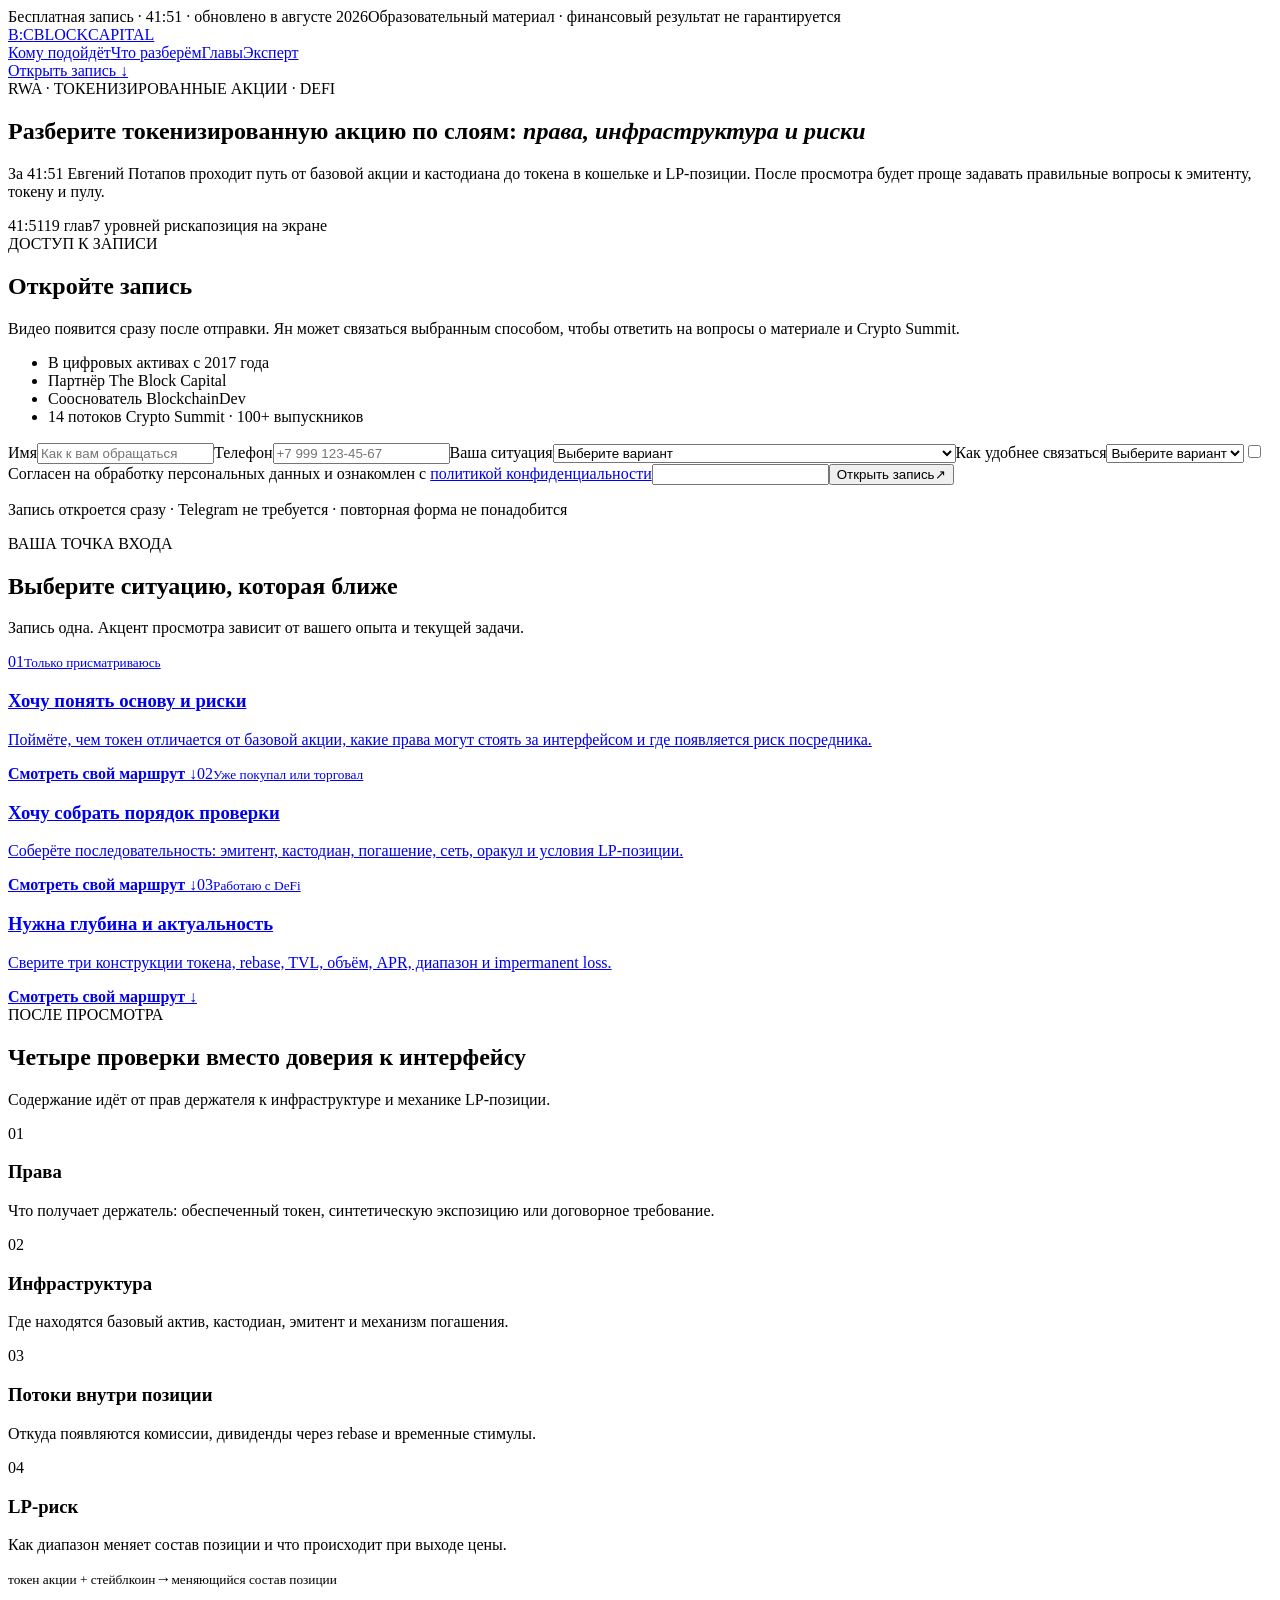
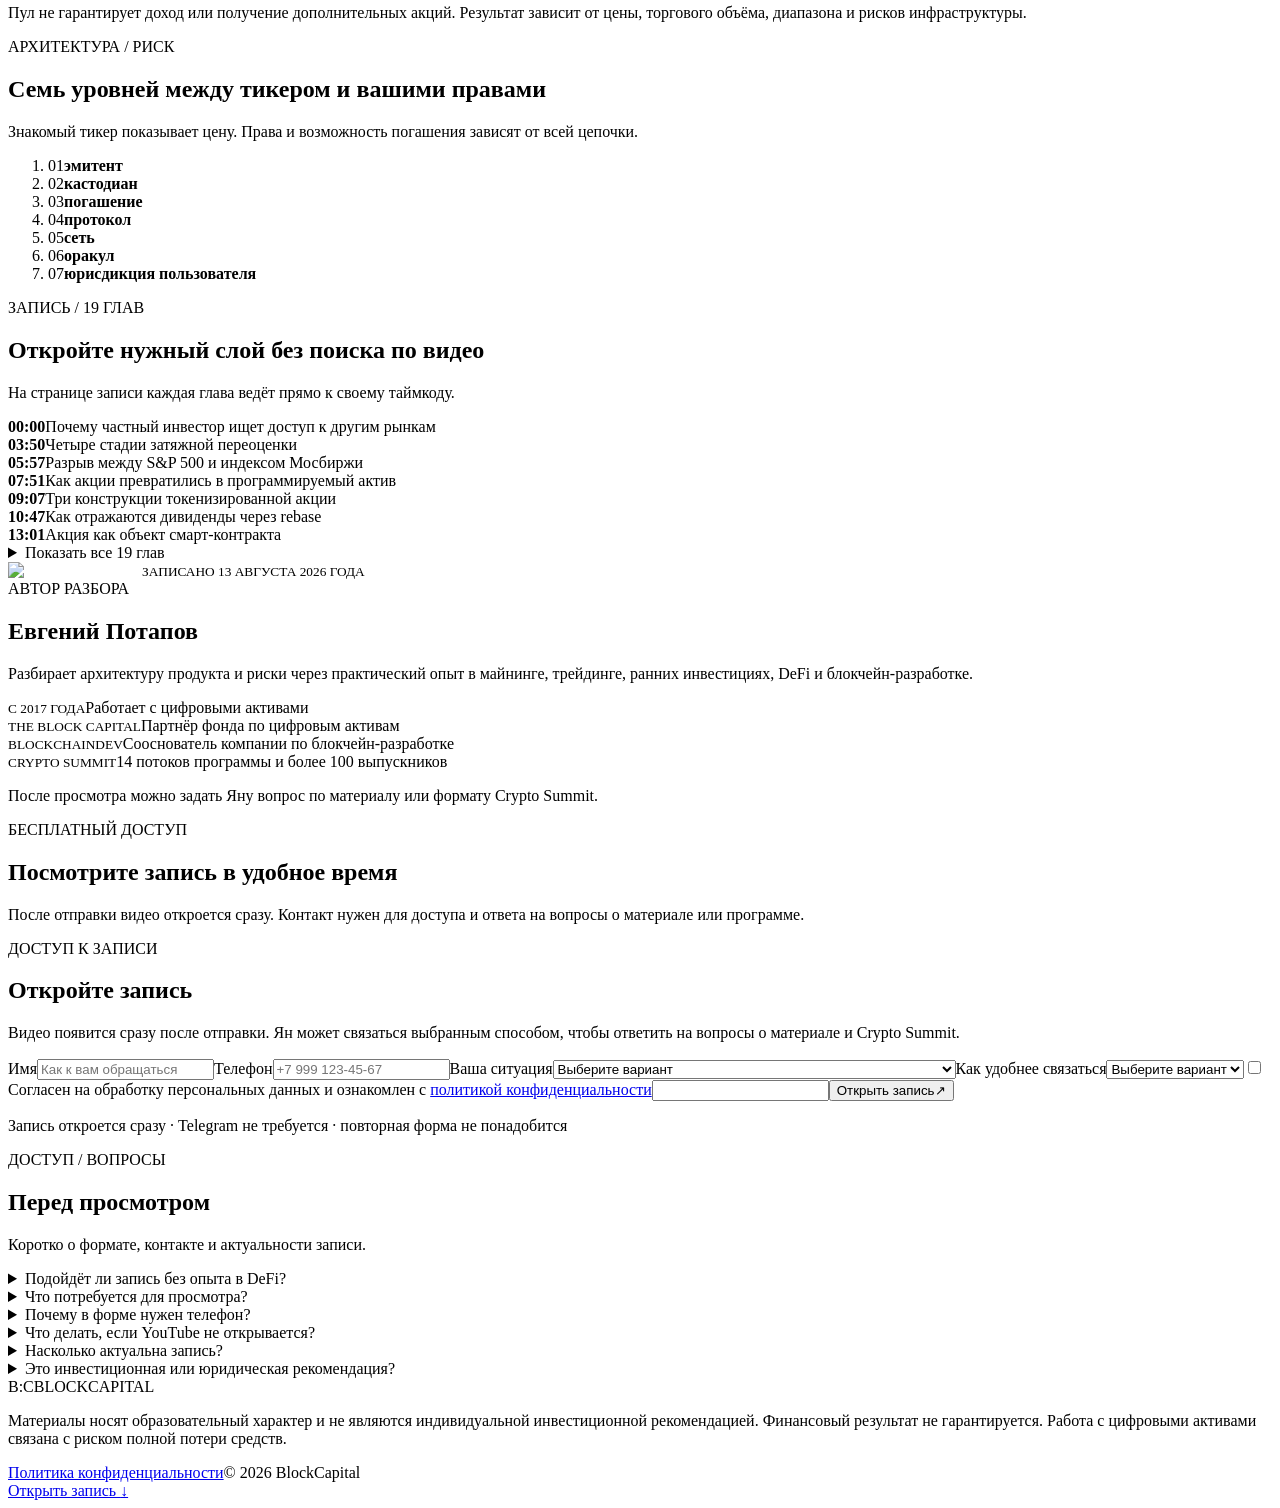
==== commit d4536e08: "Publish evidence-based RWA V2 funnel" ====
--- a/index.html
+++ b/index.html
@@ -1 +1 @@
-<!DOCTYPE html><html lang="ru"><head><meta charSet="utf-8"/><meta name="viewport" content="width=device-width, initial-scale=1"/><link rel="stylesheet" href="/cs15-rwa/_next/static/chunks/0ym94z_-tkc53.css" data-precedence="next"/><link rel="preload" as="script" fetchPriority="low" href="/cs15-rwa/_next/static/chunks/0t~1ydc1cx.~s.js"/><script src="/cs15-rwa/_next/static/chunks/0d.cghn7.3ue2.js" async=""></script><script src="/cs15-rwa/_next/static/chunks/0m_p1bxtorv5i.js" async=""></script><script src="/cs15-rwa/_next/static/chunks/turbopack-0j7kcyjd9bigj.js" async=""></script><script src="/cs15-rwa/_next/static/chunks/0g7ewx3bkljg5.js" async=""></script><script src="/cs15-rwa/_next/static/chunks/0d3tkj33oycf2.js" async=""></script><script src="/cs15-rwa/_next/static/chunks/0kf0rqwyfby2~.js" async=""></script><title>RWA: токенизированные акции и пулы ликвидности — запись эфира</title><meta name="description" content="Получите запись разбора Евгения Потапова о токенизированных акциях, дивидендах, DeFi-пулах и инфраструктурных рисках."/><meta name="robots" content="index, follow"/><meta property="og:title" content="Токенизированная акция: что именно вы покупаете?"/><meta property="og:description" content="42 минуты о базовом активе, кастодиане, дивидендах, DeFi-пулах и семи уровнях риска."/><meta property="og:image" content="https://yanlukashin.github.io/cs15-rwa/og-replay.png"/><meta property="og:image:width" content="1200"/><meta property="og:image:height" content="630"/><meta property="og:image:alt" content="RWA: токенизированные акции и пулы ликвидности"/><meta property="og:type" content="website"/><meta name="twitter:card" content="summary_large_image"/><meta name="twitter:title" content="Токенизированная акция: что именно вы покупаете?"/><meta name="twitter:description" content="Получите чистовую запись разбора Евгения Потапова."/><meta name="twitter:image" content="https://yanlukashin.github.io/cs15-rwa/og-replay.png"/><script src="/cs15-rwa/_next/static/chunks/03~yq9q893hmn.js" noModule=""></script></head><body><div hidden=""><!--$--><!--/$--></div><main><div class="deadline replay-strip"><span>Бесплатная запись · 41:51</span><span class="deadline-date">Материал носит образовательный характер</span></div><nav class="nav shell" aria-label="Главная навигация"><a class="brand" href="#top" aria-label="BlockCapital — наверх"><span class="brand-mark">B:C</span><span>BLOCKCAPITAL</span></a><div class="nav-links"><a href="#inside">Что внутри</a><a href="#chapters">Таймкоды</a><a href="#expert">Эксперт</a></div><a class="nav-cta" href="#access" data-metrika-goal="lead_form_scroll">Получить запись <span aria-hidden="true">↓</span></a></nav><section class="replay-hero shell" id="top"><div class="replay-hero-copy"><div class="eyebrow">RWA · ТОКЕНИЗИРОВАННЫЕ АКЦИИ · DEFI</div><h1>Токенизиро­ванная акция — <em>что именно вы покупаете?</em></h1><p>Евгений Потапов проходит всю цепочку: базовая акция, кастодиан, эмитент, токен в кошельке и позиция в DeFi-пуле. В финале собирает тестовую позицию на экране.</p><div class="replay-proofline" aria-label="Параметры записи"><span>42 минуты</span><span>19 глав</span><span>теория + практика</span><span>без технических пауз</span></div></div><div class="replay-form-wrap" id="access"><div class="lead-card "><div class="lead-card-heading"><span>ДОСТУП К ЗАПИСИ</span><h2>Куда открыть доступ?</h2><p>Заполните четыре коротких поля. Видео откроется на следующей странице.</p></div><form class="lead-form" action="https://docs.google.com/forms/d/e/1FAIpQLScjNJ1AOi6W5T2NmS8Cq79_vSLirDXxcNVOVX635IZ_NVDBYg/formResponse" method="POST"><label><span>Имя</span><input type="text" autoComplete="name" placeholder="Как к вам обращаться" required="" name="entry.2101009105"/></label><label><span>Телефон</span><input type="tel" inputMode="tel" autoComplete="tel" placeholder="+7 999 123-45-67" pattern="[+0-9 ()-]{10,20}" required="" name="entry.1336810910"/></label><label><span>Опыт в крипте</span><select name="entry.714905290" required=""><option value="" disabled="" selected="">Выберите вариант</option><option value="Только присматриваюсь — опыта пока нет">Только присматриваюсь</option><option value="Уже покупал(а) и продавал(а), есть небольшой портфель">Есть небольшой портфель</option><option value="Работаю с несколькими активами и стратегиями">Работаю с несколькими активами</option><option value="Есть опыт в DeFi и/или трейдинге, хочу систематизировать знания">Есть опыт в DeFi или трейдинге</option></select></label><label><span>Как удобнее связаться</span><select name="entry.104952516" required=""><option value="" disabled="" selected="">Выберите вариант</option><option value="WhatsApp">WhatsApp</option><option value="Звонок">Звонок</option></select></label><label class="form-consent"><input type="checkbox" required="" name="entry.1939626881" value="Согласен(на) на обработку персональных данных и ознакомлен(а) с политикой конфиденциальности: https://theblockcapital.ru/privacy"/><span>Согласен на обработку персональных данных и ознакомлен с<!-- --> <a href="https://theblockcapital.ru/privacy" target="_blank" rel="noreferrer">политикой конфиденциальности</a></span></label><input type="hidden" name="entry.1990915236" value="Запросил доступ к записи эфира про RWA через лендинг BlockCapital."/><input type="hidden" name="entry.501255633" value="Предпочитаю обсудить лично"/><input type="hidden" name="entry.1715379427" value="Сейчас изучаю варианты на будущее"/><input type="hidden" name="entry.1681714257" value="Позже, пока собираю информацию"/><input type="hidden" name="entry.1373947686" value="RWA_REPLAY_LEAD; direct"/><input class="form-honeypot" type="text" tabindex="-1" autoComplete="off" name="website"/><button class="button lead-submit" type="submit"><span>Получить запись бесплатно</span><span aria-hidden="true">↗</span></button></form><p class="lead-security">Запись откроется сразу · Telegram не требуется</p></div></div></section><section class="replay-context"><div class="shell replay-context-grid"><div><span class="section-index light">ЗАЧЕМ СМОТРЕТЬ</span><h2>Знакомый тикер ещё не означает знакомый набор прав</h2></div><div class="replay-context-copy"><p>Токен может быть обеспечен базовой акцией, повторять её цену через синтетическую конструкцию или давать договорное требование к отдельной компании. В интерфейсе эти продукты выглядят похоже.</p><p>Запись помогает разложить продукт по слоям и увидеть, где именно появляются права, комиссии и дополнительные риски.</p></div></div></section><section class="replay-topics shell" id="inside"><div class="section-heading split-heading"><span class="section-index">ЗАПИСЬ / СОДЕРЖАНИЕ</span><h2>От документа эмитента до позиции в пуле</h2><p>Четыре опорных блока, после которых интерфейс становится понятнее.</p></div><div class="outcome-grid replay-topic-grid"><article><span>01</span><h3>Три конструкции токенизированной акции</h3><p>Обеспеченный токен, синтетическая конструкция и договорное требование дают держателю разные права.</p></article><article><span>02</span><h3>Дивиденды и rebase</h3><p>Как выплата по базовой акции может отражаться в количестве токенов и что проверять в документах эмитента.</p></article><article><span>03</span><h3>Семь уровней риска</h3><p>Эмитент, кастодиан, погашение, протокол, сеть, оракул и юрисдикция пользователя.</p></article><article><span>04</span><h3>Пул ликвидности на экране</h3><p>Выбор пары, проверка контракта, обмен, диапазон позиции, комиссии и impermanent loss.</p></article></div></section><section class="replay-mechanics"><div class="shell"><div class="section-heading split-heading"><span class="section-index light">ПРАКТИКА / LP</span><h2>Что происходит внутри позиции</h2><p>Комиссии, дивиденды и временные стимулы имеют разные источники и по-разному влияют на результат.</p></div><div class="flow" aria-label="Схема пула ликвидности"><div class="flow-card"><small>В ПУЛ</small><strong>токен акции</strong><span>+</span><strong>стейблкоин</strong></div><div class="flow-arrow">→</div><div class="flow-card"><small>ВНУТРИ</small><strong>обмены пользователей</strong><p>Каждая сделка платит комиссию</p></div><div class="flow-arrow">→</div><div class="flow-card green-card"><small>ПОЗИЦИЯ</small><strong>меняющийся состав</strong><p>Диапазон определяет участие в обменах</p></div></div><p class="source-note replay-disclaimer">Пул не гарантирует доход или получение дополнительных акций. Результат зависит от цены, торгового объёма, диапазона и рисков инфраструктуры.</p></div></section><section class="replay-chapters shell" id="chapters"><div class="section-heading split-heading"><span class="section-index">ЗАПИСЬ / ТАЙМКОДЫ</span><h2>Чистовая версия без ожидания и повторов</h2><p>Можно пройти запись целиком или сразу открыть нужную тему.</p></div><div class="chapter-list"><div class="chapter-row"><strong>00:00</strong><span>Почему частный инвестор ищет доступ к другим рынкам</span></div><div class="chapter-row"><strong>07:51</strong><span>Как акции превратились в программируемый актив</span></div><div class="chapter-row"><strong>09:07</strong><span>Три конструкции токенизированной акции</span></div><div class="chapter-row"><strong>10:47</strong><span>Как отражаются дивиденды через rebase</span></div><div class="chapter-row"><strong>19:16</strong><span>Семь уровней инфраструктурного риска</span></div><div class="chapter-row"><strong>22:57</strong><span>Практика: собираем LP-позицию</span></div><div class="chapter-row"><strong>31:16</strong><span>Сравнение пулов, TVL, объёма и APR</span></div><div class="chapter-row"><strong>36:43</strong><span>Диапазон, комиссии и создание позиции</span></div><div class="chapter-row"><strong>41:05</strong><span>Выход из диапазона и impermanent loss</span></div></div></section><section class="expert replay-expert" id="expert"><div class="shell expert-grid"><div class="expert-photo"><img alt="Евгений Потапов" loading="lazy" width="1084" height="1650" decoding="async" data-nimg="1" style="color:transparent" src="/cs15-rwa/evgeniy-potapov.png"/><small>В ЦИФРОВЫХ АКТИВАХ С 2017 ГОДА</small></div><div class="expert-copy"><span class="section-index">АВТОР РАЗБОРА</span><h2>Евгений Потапов</h2><p class="expert-lead">Серийный предприниматель. Работает с майнингом, трейдингом, ранними инвестициями, DeFi и блокчейн-разработкой.</p><div class="expert-credentials"><div><small>BLOCKCHAINDEV</small><span>Сооснователь компании по разработке блокчейн-решений</span></div><div><small>THE BLOCK CAPITAL</small><span>Партнёр инвестиционного фонда по цифровым активам</span></div><div><small>КемГУ</small><span>Преподаватель курса «Цифровые финансовые активы»</span></div><div><small>CRYPTO SUMMIT</small><span>14 потоков программы и более 100 выпускников</span></div></div></div></div></section><section class="replay-final" id="access-bottom"><div class="shell replay-final-grid"><div><span class="section-index light">БЕСПЛАТНЫЙ ДОСТУП</span><h2>Посмотрите разбор в удобное время</h2><p>После короткой формы запись откроется сразу. Ян свяжется по оставленному номеру, если понадобится ответить на вопросы о материалах или программе Crypto Summit.</p></div><div class="lead-card lead-card-compact"><div class="lead-card-heading"><span>ДОСТУП К ЗАПИСИ</span><h2>Куда открыть доступ?</h2><p>Заполните четыре коротких поля. Видео откроется на следующей странице.</p></div><form class="lead-form" action="https://docs.google.com/forms/d/e/1FAIpQLScjNJ1AOi6W5T2NmS8Cq79_vSLirDXxcNVOVX635IZ_NVDBYg/formResponse" method="POST"><label><span>Имя</span><input type="text" autoComplete="name" placeholder="Как к вам обращаться" required="" name="entry.2101009105"/></label><label><span>Телефон</span><input type="tel" inputMode="tel" autoComplete="tel" placeholder="+7 999 123-45-67" pattern="[+0-9 ()-]{10,20}" required="" name="entry.1336810910"/></label><label><span>Опыт в крипте</span><select name="entry.714905290" required=""><option value="" disabled="" selected="">Выберите вариант</option><option value="Только присматриваюсь — опыта пока нет">Только присматриваюсь</option><option value="Уже покупал(а) и продавал(а), есть небольшой портфель">Есть небольшой портфель</option><option value="Работаю с несколькими активами и стратегиями">Работаю с несколькими активами</option><option value="Есть опыт в DeFi и/или трейдинге, хочу систематизировать знания">Есть опыт в DeFi или трейдинге</option></select></label><label><span>Как удобнее связаться</span><select name="entry.104952516" required=""><option value="" disabled="" selected="">Выберите вариант</option><option value="WhatsApp">WhatsApp</option><option value="Звонок">Звонок</option></select></label><label class="form-consent"><input type="checkbox" required="" name="entry.1939626881" value="Согласен(на) на обработку персональных данных и ознакомлен(а) с политикой конфиденциальности: https://theblockcapital.ru/privacy"/><span>Согласен на обработку персональных данных и ознакомлен с<!-- --> <a href="https://theblockcapital.ru/privacy" target="_blank" rel="noreferrer">политикой конфиденциальности</a></span></label><input type="hidden" name="entry.1990915236" value="Запросил доступ к записи эфира про RWA через лендинг BlockCapital."/><input type="hidden" name="entry.501255633" value="Предпочитаю обсудить лично"/><input type="hidden" name="entry.1715379427" value="Сейчас изучаю варианты на будущее"/><input type="hidden" name="entry.1681714257" value="Позже, пока собираю информацию"/><input type="hidden" name="entry.1373947686" value="RWA_REPLAY_LEAD; direct"/><input class="form-honeypot" type="text" tabindex="-1" autoComplete="off" name="website"/><button class="button lead-submit" type="submit"><span>Получить запись бесплатно</span><span aria-hidden="true">↗</span></button></form><p class="lead-security">Запись откроется сразу · Telegram не требуется</p></div></div></section><section class="faq shell"><div class="section-heading split-heading"><span class="section-index">ДОСТУП / ВОПРОСЫ</span><h2>Перед просмотром</h2><p>Коротко о формате записи и использовании материала.</p></div><div class="faq-list"><details><summary>Когда откроется запись?</summary><p>Сразу после отправки формы. Ссылка ведёт на отдельную страницу с видеоплеером и таймкодами.</p></details><details><summary>Нужен ли Telegram?</summary><p>Нет. Запись открывается прямо на сайте. Для формы нужны имя и номер телефона.</p></details><details><summary>Подойдёт ли разбор без опыта в DeFi?</summary><p>Да. Евгений начинает с конструкции токенизированной акции и только затем переходит к пулу ликвидности.</p></details><details><summary>Это инвестиционная рекомендация?</summary><p>Нет. Запись объясняет устройство продуктов и риски. Решения о работе с активами зритель принимает самостоятельно.</p></details></div></section><footer class="footer shell"><div class="brand"><span class="brand-mark">B:C</span><span>BLOCKCAPITAL</span></div><p>Материалы носят образовательный характер и не являются индивидуальной инвестиционной рекомендацией. Финансовый результат не гарантируется. Работа с цифровыми активами связана с риском полной потери средств.</p><div class="footer-links"><a href="https://theblockcapital.ru/privacy" target="_blank" rel="noreferrer">Политика конфиденциальности</a><span>© 2026 BlockCapital</span></div></footer><a class="mobile-cta" href="#access" data-metrika-goal="lead_form_scroll">Получить запись бесплатно <span aria-hidden="true">↓</span></a></main><!--$--><!--/$--><noscript><div><img src="https://mc.yandex.ru/watch/111287142" style="position:absolute;left:-9999px" alt=""/></div></noscript><script src="/cs15-rwa/_next/static/chunks/0t~1ydc1cx.~s.js" id="_R_" async=""></script><script>(self.__next_f=self.__next_f||[]).push([0])</script><script>self.__next_f.push([1,"1:\"$Sreact.fragment\"\n2:I[39756,[\"/cs15-rwa/_next/static/chunks/0g7ewx3bkljg5.js\",\"/cs15-rwa/_next/static/chunks/0d3tkj33oycf2.js\"],\"default\"]\n3:I[37457,[\"/cs15-rwa/_next/static/chunks/0g7ewx3bkljg5.js\",\"/cs15-rwa/_next/static/chunks/0d3tkj33oycf2.js\"],\"default\"]\n4:I[79520,[\"/cs15-rwa/_next/static/chunks/0g7ewx3bkljg5.js\",\"/cs15-rwa/_next/static/chunks/0d3tkj33oycf2.js\"],\"\"]\n14:I[68027,[\"/cs15-rwa/_next/static/chunks/0g7ewx3bkljg5.js\",\"/cs15-rwa/_next/static/chunks/0d3tkj33oycf2.js\"],\"default\",1]\n:HL[\"/cs15-rwa/_next/static/chunks/0ym94z_-tkc53.css\",\"style\"]\n5:T4a6,\n            (function(m,e,t,r,i,k,a){\n              m[i]=m[i]||function(){(m[i].a=m[i].a||[]).push(arguments)};\n              m[i].l=1*new Date();\n              for (var j=0;j\u003cdocument.scripts.length;j++) {\n                if (document.scripts[j].src===r) return;\n              }\n              k=e.createElement(t),a=e.getElementsByTagName(t)[0],k.async=1,k.src=r,a.parentNode.insertBefore(k,a);\n            })(window,document,'script','https://mc.yandex.ru/metrika/tag.js?id=111287142','ym');\n\n            ym(111287142,'init',{\n              ssr:true,\n              webvisor:true,\n              clickmap:true,\n              ecommerce:'dataLayer',\n              referrer:document.referrer,\n              url:location.href,\n              accurateTrackBounce:true,\n              trackLinks:true\n            });\n\n            document.addEventListener('click',function(event){\n              var target=event.target;\n              var link=target\u0026\u0026target.closest?target.closest('[data-metrika-goal]'):null;\n              if(link\u0026\u0026typeof window.ym==='function'){\n                window.ym(111287142,'reachGoal',link.getAttribute('data-metrika-goal'));\n              }\n            });\n\n          6:[\"$\",\"div\",null,{\"children\":[\"$\",\"img\",null,{\"src\":\"https://mc.yandex.ru/watch/111287142\",\"style\":{\"position\":\"absolute\",\"left\":\"-9999px\"},\"alt\":\"\"}]}]\n"])</script><script>self.__next_f.push([1,"0:{\"P\":null,\"c\":[\"\",\"\"],\"q\":\"\",\"i\":false,\"f\":[[[\"\",{\"children\":[\"__PAGE__\",{}]},\"$undefined\",\"$undefined\",16],[[\"$\",\"$1\",\"c\",{\"children\":[[[\"$\",\"link\",\"0\",{\"rel\":\"stylesheet\",\"href\":\"/cs15-rwa/_next/static/chunks/0ym94z_-tkc53.css\",\"precedence\":\"next\",\"crossOrigin\":\"$undefined\",\"nonce\":\"$undefined\"}],[\"$\",\"script\",\"script-0\",{\"src\":\"/cs15-rwa/_next/static/chunks/0g7ewx3bkljg5.js\",\"async\":true,\"nonce\":\"$undefined\"}],[\"$\",\"script\",\"script-1\",{\"src\":\"/cs15-rwa/_next/static/chunks/0d3tkj33oycf2.js\",\"async\":true,\"nonce\":\"$undefined\"}]],[\"$\",\"html\",null,{\"lang\":\"ru\",\"children\":[\"$\",\"body\",null,{\"children\":[[\"$\",\"$L2\",null,{\"parallelRouterKey\":\"children\",\"error\":\"$undefined\",\"errorStyles\":\"$undefined\",\"errorScripts\":\"$undefined\",\"template\":[\"$\",\"$L3\",null,{}],\"templateStyles\":\"$undefined\",\"templateScripts\":\"$undefined\",\"notFound\":[[[\"$\",\"title\",null,{\"children\":\"404: This page could not be found.\"}],[\"$\",\"div\",null,{\"style\":{\"fontFamily\":\"system-ui,\\\"Segoe UI\\\",Roboto,Helvetica,Arial,sans-serif,\\\"Apple Color Emoji\\\",\\\"Segoe UI Emoji\\\"\",\"height\":\"100vh\",\"textAlign\":\"center\",\"display\":\"flex\",\"flexDirection\":\"column\",\"alignItems\":\"center\",\"justifyContent\":\"center\"},\"children\":[\"$\",\"div\",null,{\"children\":[[\"$\",\"style\",null,{\"dangerouslySetInnerHTML\":{\"__html\":\"body{color:#000;background:#fff;margin:0}.next-error-h1{border-right:1px solid rgba(0,0,0,.3)}@media (prefers-color-scheme:dark){body{color:#fff;background:#000}.next-error-h1{border-right:1px solid rgba(255,255,255,.3)}}\"}}],[\"$\",\"h1\",null,{\"className\":\"next-error-h1\",\"style\":{\"display\":\"inline-block\",\"margin\":\"0 20px 0 0\",\"padding\":\"0 23px 0 0\",\"fontSize\":24,\"fontWeight\":500,\"verticalAlign\":\"top\",\"lineHeight\":\"49px\"},\"children\":404}],[\"$\",\"div\",null,{\"style\":{\"display\":\"inline-block\"},\"children\":[\"$\",\"h2\",null,{\"style\":{\"fontSize\":14,\"fontWeight\":400,\"lineHeight\":\"49px\",\"margin\":0},\"children\":\"This page could not be found.\"}]}]]}]}]],[]],\"forbidden\":\"$undefined\",\"unauthorized\":\"$undefined\"}],[\"$\",\"$L4\",null,{\"id\":\"yandex-metrika\",\"strategy\":\"afterInteractive\",\"children\":\"$5\"}],[\"$\",\"noscript\",null,{\"children\":\"$6\"}]]}]}]]}],{\"children\":[[\"$\",\"$1\",\"c\",{\"children\":[[\"$\",\"main\",null,{\"children\":[[\"$\",\"div\",null,{\"className\":\"deadline replay-strip\",\"children\":[[\"$\",\"span\",null,{\"children\":\"Бесплатная запись · 41:51\"}],[\"$\",\"span\",null,{\"className\":\"deadline-date\",\"children\":\"Материал носит образовательный характер\"}]]}],[\"$\",\"nav\",null,{\"className\":\"nav shell\",\"aria-label\":\"Главная навигация\",\"children\":[[\"$\",\"a\",null,{\"className\":\"brand\",\"href\":\"#top\",\"aria-label\":\"BlockCapital — наверх\",\"children\":[[\"$\",\"span\",null,{\"className\":\"brand-mark\",\"children\":\"B:C\"}],[\"$\",\"span\",null,{\"children\":\"BLOCKCAPITAL\"}]]}],[\"$\",\"div\",null,{\"className\":\"nav-links\",\"children\":[[\"$\",\"a\",null,{\"href\":\"#inside\",\"children\":\"Что внутри\"}],[\"$\",\"a\",null,{\"href\":\"#chapters\",\"children\":\"Таймкоды\"}],[\"$\",\"a\",null,{\"href\":\"#expert\",\"children\":\"Эксперт\"}]]}],[\"$\",\"a\",null,{\"className\":\"nav-cta\",\"href\":\"#access\",\"data-metrika-goal\":\"lead_form_scroll\",\"children\":[\"Получить запись \",[\"$\",\"span\",null,{\"aria-hidden\":\"true\",\"children\":\"↓\"}]]}]]}],\"$L7\",\"$L8\",\"$L9\",\"$La\",\"$Lb\",\"$Lc\",\"$Ld\",\"$Le\",\"$Lf\",\"$L10\"]}],[\"$L11\"],\"$L12\"]}],{},null,false,null]},null,false,null],\"$L13\",false]],\"m\":\"$undefined\",\"G\":[\"$14\",[\"$L15\"]],\"S\":true,\"h\":null,\"s\":\"$undefined\",\"l\":\"$undefined\",\"p\":\"$undefined\",\"d\":\"$undefined\",\"b\":\"BQ7lwsUmtC5wS-0TGbr7Z\"}\n"])</script><script>self.__next_f.push([1,"16:I[95147,[\"/cs15-rwa/_next/static/chunks/0g7ewx3bkljg5.js\",\"/cs15-rwa/_next/static/chunks/0d3tkj33oycf2.js\",\"/cs15-rwa/_next/static/chunks/0kf0rqwyfby2~.js\"],\"default\"]\n17:I[5500,[\"/cs15-rwa/_next/static/chunks/0g7ewx3bkljg5.js\",\"/cs15-rwa/_next/static/chunks/0d3tkj33oycf2.js\",\"/cs15-rwa/_next/static/chunks/0kf0rqwyfby2~.js\"],\"Image\"]\n18:I[97367,[\"/cs15-rwa/_next/static/chunks/0g7ewx3bkljg5.js\",\"/cs15-rwa/_next/static/chunks/0d3tkj33oycf2.js\"],\"OutletBoundary\"]\n19:\"$Sreact.suspense\"\n1b:I[97367,[\"/cs15-rwa/_next/static/chunks/0g7ewx3bkljg5.js\",\"/cs15-rwa/_next/static/chunks/0d3tkj33oycf2.js\"],\"ViewportBoundary\"]\n1d:I[97367,[\"/cs15-rwa/_next/static/chunks/0g7ewx3bkljg5.js\",\"/cs15-rwa/_next/static/chunks/0d3tkj33oycf2.js\"],\"MetadataBoundary\"]\n7:[\"$\",\"section\",null,{\"className\":\"replay-hero shell\",\"id\":\"top\",\"children\":[[\"$\",\"div\",null,{\"className\":\"replay-hero-copy\",\"children\":[[\"$\",\"div\",null,{\"className\":\"eyebrow\",\"children\":\"RWA · ТОКЕНИЗИРОВАННЫЕ АКЦИИ · DEFI\"}],[\"$\",\"h1\",null,{\"children\":[\"Токенизиро­ванная акция — \",[\"$\",\"em\",null,{\"children\":\"что именно вы покупаете?\"}]]}],[\"$\",\"p\",null,{\"children\":\"Евгений Потапов проходит всю цепочку: базовая акция, кастодиан, эмитент, токен в кошельке и позиция в DeFi-пуле. В финале собирает тестовую позицию на экране.\"}],[\"$\",\"div\",null,{\"className\":\"replay-proofline\",\"aria-label\":\"Параметры записи\",\"children\":[[\"$\",\"span\",null,{\"children\":\"42 минуты\"}],[\"$\",\"span\",null,{\"children\":\"19 глав\"}],[\"$\",\"span\",null,{\"children\":\"теория + практика\"}],[\"$\",\"span\",null,{\"children\":\"без технических пауз\"}]]}]]}],[\"$\",\"div\",null,{\"className\":\"replay-form-wrap\",\"id\":\"access\",\"children\":[\"$\",\"$L16\",null,{\"accessHref\":\"/cs15-rwa/watch/\"}]}]]}]\n8:[\"$\",\"section\",null,{\"className\":\"replay-context\",\"children\":[\"$\",\"div\",null,{\"className\":\"shell replay-context-grid\",\"children\":[[\"$\",\"div\",null,{\"children\":[[\"$\",\"span\",null,{\"className\":\"section-index light\",\"children\":\"ЗАЧЕМ СМОТРЕТЬ\"}],[\"$\",\"h2\",null,{\"children\":\"Знакомый тикер ещё не означает знакомый набор прав\"}]]}],[\"$\",\"div\",null,{\"className\":\"replay-context-copy\",\"children\":[[\"$\",\"p\",null,{\"children\":\"Токен может быть обеспечен базовой акцией, повторять её цену через синтетическую конструкцию или давать договорное требование к отдельной компании. В интерфейсе эти продукты выглядят похоже.\"}],[\"$\",\"p\",null,{\"children\":\"Запись помогает разложить продукт по слоям и увидеть, где именно появляются права, комиссии и дополнительные риски.\"}]]}]]}]}]\n"])</script><script>self.__next_f.push([1,"9:[\"$\",\"section\",null,{\"className\":\"replay-topics shell\",\"id\":\"inside\",\"children\":[[\"$\",\"div\",null,{\"className\":\"section-heading split-heading\",\"children\":[[\"$\",\"span\",null,{\"className\":\"section-index\",\"children\":\"ЗАПИСЬ / СОДЕРЖАНИЕ\"}],[\"$\",\"h2\",null,{\"children\":\"От документа эмитента до позиции в пуле\"}],[\"$\",\"p\",null,{\"children\":\"Четыре опорных блока, после которых интерфейс становится понятнее.\"}]]}],[\"$\",\"div\",null,{\"className\":\"outcome-grid replay-topic-grid\",\"children\":[[\"$\",\"article\",\"01\",{\"children\":[[\"$\",\"span\",null,{\"children\":\"01\"}],[\"$\",\"h3\",null,{\"children\":\"Три конструкции токенизированной акции\"}],[\"$\",\"p\",null,{\"children\":\"Обеспеченный токен, синтетическая конструкция и договорное требование дают держателю разные права.\"}]]}],[\"$\",\"article\",\"02\",{\"children\":[[\"$\",\"span\",null,{\"children\":\"02\"}],[\"$\",\"h3\",null,{\"children\":\"Дивиденды и rebase\"}],[\"$\",\"p\",null,{\"children\":\"Как выплата по базовой акции может отражаться в количестве токенов и что проверять в документах эмитента.\"}]]}],[\"$\",\"article\",\"03\",{\"children\":[[\"$\",\"span\",null,{\"children\":\"03\"}],[\"$\",\"h3\",null,{\"children\":\"Семь уровней риска\"}],[\"$\",\"p\",null,{\"children\":\"Эмитент, кастодиан, погашение, протокол, сеть, оракул и юрисдикция пользователя.\"}]]}],[\"$\",\"article\",\"04\",{\"children\":[[\"$\",\"span\",null,{\"children\":\"04\"}],[\"$\",\"h3\",null,{\"children\":\"Пул ликвидности на экране\"}],[\"$\",\"p\",null,{\"children\":\"Выбор пары, проверка контракта, обмен, диапазон позиции, комиссии и impermanent loss.\"}]]}]]}]]}]\n"])</script><script>self.__next_f.push([1,"a:[\"$\",\"section\",null,{\"className\":\"replay-mechanics\",\"children\":[\"$\",\"div\",null,{\"className\":\"shell\",\"children\":[[\"$\",\"div\",null,{\"className\":\"section-heading split-heading\",\"children\":[[\"$\",\"span\",null,{\"className\":\"section-index light\",\"children\":\"ПРАКТИКА / LP\"}],[\"$\",\"h2\",null,{\"children\":\"Что происходит внутри позиции\"}],[\"$\",\"p\",null,{\"children\":\"Комиссии, дивиденды и временные стимулы имеют разные источники и по-разному влияют на результат.\"}]]}],[\"$\",\"div\",null,{\"className\":\"flow\",\"aria-label\":\"Схема пула ликвидности\",\"children\":[[\"$\",\"div\",null,{\"className\":\"flow-card\",\"children\":[[\"$\",\"small\",null,{\"children\":\"В ПУЛ\"}],[\"$\",\"strong\",null,{\"children\":\"токен акции\"}],[\"$\",\"span\",null,{\"children\":\"+\"}],[\"$\",\"strong\",null,{\"children\":\"стейблкоин\"}]]}],[\"$\",\"div\",null,{\"className\":\"flow-arrow\",\"children\":\"→\"}],[\"$\",\"div\",null,{\"className\":\"flow-card\",\"children\":[[\"$\",\"small\",null,{\"children\":\"ВНУТРИ\"}],[\"$\",\"strong\",null,{\"children\":\"обмены пользователей\"}],[\"$\",\"p\",null,{\"children\":\"Каждая сделка платит комиссию\"}]]}],[\"$\",\"div\",null,{\"className\":\"flow-arrow\",\"children\":\"→\"}],[\"$\",\"div\",null,{\"className\":\"flow-card green-card\",\"children\":[[\"$\",\"small\",null,{\"children\":\"ПОЗИЦИЯ\"}],[\"$\",\"strong\",null,{\"children\":\"меняющийся состав\"}],[\"$\",\"p\",null,{\"children\":\"Диапазон определяет участие в обменах\"}]]}]]}],[\"$\",\"p\",null,{\"className\":\"source-note replay-disclaimer\",\"children\":\"Пул не гарантирует доход или получение дополнительных акций. Результат зависит от цены, торгового объёма, диапазона и рисков инфраструктуры.\"}]]}]}]\n"])</script><script>self.__next_f.push([1,"b:[\"$\",\"section\",null,{\"className\":\"replay-chapters shell\",\"id\":\"chapters\",\"children\":[[\"$\",\"div\",null,{\"className\":\"section-heading split-heading\",\"children\":[[\"$\",\"span\",null,{\"className\":\"section-index\",\"children\":\"ЗАПИСЬ / ТАЙМКОДЫ\"}],[\"$\",\"h2\",null,{\"children\":\"Чистовая версия без ожидания и повторов\"}],[\"$\",\"p\",null,{\"children\":\"Можно пройти запись целиком или сразу открыть нужную тему.\"}]]}],[\"$\",\"div\",null,{\"className\":\"chapter-list\",\"children\":[[\"$\",\"div\",\"00:00\",{\"className\":\"chapter-row\",\"children\":[[\"$\",\"strong\",null,{\"children\":\"00:00\"}],[\"$\",\"span\",null,{\"children\":\"Почему частный инвестор ищет доступ к другим рынкам\"}]]}],[\"$\",\"div\",\"07:51\",{\"className\":\"chapter-row\",\"children\":[[\"$\",\"strong\",null,{\"children\":\"07:51\"}],[\"$\",\"span\",null,{\"children\":\"Как акции превратились в программируемый актив\"}]]}],[\"$\",\"div\",\"09:07\",{\"className\":\"chapter-row\",\"children\":[[\"$\",\"strong\",null,{\"children\":\"09:07\"}],[\"$\",\"span\",null,{\"children\":\"Три конструкции токенизированной акции\"}]]}],[\"$\",\"div\",\"10:47\",{\"className\":\"chapter-row\",\"children\":[[\"$\",\"strong\",null,{\"children\":\"10:47\"}],[\"$\",\"span\",null,{\"children\":\"Как отражаются дивиденды через rebase\"}]]}],[\"$\",\"div\",\"19:16\",{\"className\":\"chapter-row\",\"children\":[[\"$\",\"strong\",null,{\"children\":\"19:16\"}],[\"$\",\"span\",null,{\"children\":\"Семь уровней инфраструктурного риска\"}]]}],[\"$\",\"div\",\"22:57\",{\"className\":\"chapter-row\",\"children\":[[\"$\",\"strong\",null,{\"children\":\"22:57\"}],[\"$\",\"span\",null,{\"children\":\"Практика: собираем LP-позицию\"}]]}],[\"$\",\"div\",\"31:16\",{\"className\":\"chapter-row\",\"children\":[[\"$\",\"strong\",null,{\"children\":\"31:16\"}],[\"$\",\"span\",null,{\"children\":\"Сравнение пулов, TVL, объёма и APR\"}]]}],[\"$\",\"div\",\"36:43\",{\"className\":\"chapter-row\",\"children\":[[\"$\",\"strong\",null,{\"children\":\"36:43\"}],[\"$\",\"span\",null,{\"children\":\"Диапазон, комиссии и создание позиции\"}]]}],[\"$\",\"div\",\"41:05\",{\"className\":\"chapter-row\",\"children\":[[\"$\",\"strong\",null,{\"children\":\"41:05\"}],[\"$\",\"span\",null,{\"children\":\"Выход из диапазона и impermanent loss\"}]]}]]}]]}]\n"])</script><script>self.__next_f.push([1,"c:[\"$\",\"section\",null,{\"className\":\"expert replay-expert\",\"id\":\"expert\",\"children\":[\"$\",\"div\",null,{\"className\":\"shell expert-grid\",\"children\":[[\"$\",\"div\",null,{\"className\":\"expert-photo\",\"children\":[[\"$\",\"$L17\",null,{\"src\":\"/cs15-rwa/evgeniy-potapov.png\",\"alt\":\"Евгений Потапов\",\"width\":1084,\"height\":1650,\"sizes\":\"(max-width: 720px) calc(100vw - 36px), (max-width: 1100px) 330px, 420px\"}],[\"$\",\"small\",null,{\"children\":\"В ЦИФРОВЫХ АКТИВАХ С 2017 ГОДА\"}]]}],[\"$\",\"div\",null,{\"className\":\"expert-copy\",\"children\":[[\"$\",\"span\",null,{\"className\":\"section-index\",\"children\":\"АВТОР РАЗБОРА\"}],[\"$\",\"h2\",null,{\"children\":\"Евгений Потапов\"}],[\"$\",\"p\",null,{\"className\":\"expert-lead\",\"children\":\"Серийный предприниматель. Работает с майнингом, трейдингом, ранними инвестициями, DeFi и блокчейн-разработкой.\"}],[\"$\",\"div\",null,{\"className\":\"expert-credentials\",\"children\":[[\"$\",\"div\",null,{\"children\":[[\"$\",\"small\",null,{\"children\":\"BLOCKCHAINDEV\"}],[\"$\",\"span\",null,{\"children\":\"Сооснователь компании по разработке блокчейн-решений\"}]]}],[\"$\",\"div\",null,{\"children\":[[\"$\",\"small\",null,{\"children\":\"THE BLOCK CAPITAL\"}],[\"$\",\"span\",null,{\"children\":\"Партнёр инвестиционного фонда по цифровым активам\"}]]}],[\"$\",\"div\",null,{\"children\":[[\"$\",\"small\",null,{\"children\":\"КемГУ\"}],[\"$\",\"span\",null,{\"children\":\"Преподаватель курса «Цифровые финансовые активы»\"}]]}],[\"$\",\"div\",null,{\"children\":[[\"$\",\"small\",null,{\"children\":\"CRYPTO SUMMIT\"}],[\"$\",\"span\",null,{\"children\":\"14 потоков программы и более 100 выпускников\"}]]}]]}]]}]]}]}]\n"])</script><script>self.__next_f.push([1,"d:[\"$\",\"section\",null,{\"className\":\"replay-final\",\"id\":\"access-bottom\",\"children\":[\"$\",\"div\",null,{\"className\":\"shell replay-final-grid\",\"children\":[[\"$\",\"div\",null,{\"children\":[[\"$\",\"span\",null,{\"className\":\"section-index light\",\"children\":\"БЕСПЛАТНЫЙ ДОСТУП\"}],[\"$\",\"h2\",null,{\"children\":\"Посмотрите разбор в удобное время\"}],[\"$\",\"p\",null,{\"children\":\"После короткой формы запись откроется сразу. Ян свяжется по оставленному номеру, если понадобится ответить на вопросы о материалах или программе Crypto Summit.\"}]]}],[\"$\",\"$L16\",null,{\"accessHref\":\"/cs15-rwa/watch/\",\"compact\":true}]]}]}]\ne:[\"$\",\"section\",null,{\"className\":\"faq shell\",\"children\":[[\"$\",\"div\",null,{\"className\":\"section-heading split-heading\",\"children\":[[\"$\",\"span\",null,{\"className\":\"section-index\",\"children\":\"ДОСТУП / ВОПРОСЫ\"}],[\"$\",\"h2\",null,{\"children\":\"Перед просмотром\"}],[\"$\",\"p\",null,{\"children\":\"Коротко о формате записи и использовании материала.\"}]]}],[\"$\",\"div\",null,{\"className\":\"faq-list\",\"children\":[[\"$\",\"details\",null,{\"children\":[[\"$\",\"summary\",null,{\"children\":\"Когда откроется запись?\"}],[\"$\",\"p\",null,{\"children\":\"Сразу после отправки формы. Ссылка ведёт на отдельную страницу с видеоплеером и таймкодами.\"}]]}],[\"$\",\"details\",null,{\"children\":[[\"$\",\"summary\",null,{\"children\":\"Нужен ли Telegram?\"}],[\"$\",\"p\",null,{\"children\":\"Нет. Запись открывается прямо на сайте. Для формы нужны имя и номер телефона.\"}]]}],[\"$\",\"details\",null,{\"children\":[[\"$\",\"summary\",null,{\"children\":\"Подойдёт ли разбор без опыта в DeFi?\"}],[\"$\",\"p\",null,{\"children\":\"Да. Евгений начинает с конструкции токенизированной акции и только затем переходит к пулу ликвидности.\"}]]}],[\"$\",\"details\",null,{\"children\":[[\"$\",\"summary\",null,{\"children\":\"Это инвестиционная рекомендация?\"}],[\"$\",\"p\",null,{\"children\":\"Нет. Запись объясняет устройство продуктов и риски. Решения о работе с активами зритель принимает самостоятельно.\"}]]}]]}]]}]\nf:[\"$\",\"footer\",null,{\"className\":\"footer shell\",\"children\":[[\"$\",\"div\",null,{\"className\":\"brand\",\"children\":[[\"$\",\"span\",null,{\"className\":\"brand-mark\",\"children\":\"B:C\"}],[\"$\",\"span\",null,{\"children\":\"BLOCKCAPITAL\"}]]}],[\"$\",\"p\",null,{\"children\":\"Материалы носят образовательный характер и не являются индивидуальной инвестиционной рекомендацией. Финансовый результат не гарантируется. Работа с цифровыми активами связана с риском полной потери средств.\"}],[\"$\",\"div\",null,{\"className\":\"footer-links\",\"children\":[[\"$\",\"a\",null,{\"href\":\"https://theblockcapital.ru/privacy\",\"target\":\"_blank\",\"rel\":\"noreferrer\",\"children\":\"Политика конфиденциальности\"}],[\"$\",\"span\",null,{\"children\":\"© 2026 BlockCapital\"}]]}]]}]\n10:[\"$\",\"a\",null,{\"className\":\"mobile-cta\",\"href\":\"#access\",\"data-metrika-goal\":\"lead_form_scroll\",\"children\":[\"Получить запись бесплатно \",[\"$\",\"span\",null,{\"aria-hidden\":\"true\",\"children\":\"↓\"}]]}]\n11:[\"$\",\"script\",\"script-0\",{\"src\":\"/cs15-rwa/_next/static/chunks/0kf0rqwyfby2~.js\",\"async\":true,\"nonce\":\"$undefined\"}]\n12:[\"$\",\"$L18\",null,{\"children\":[\"$\",\"$19\",null,{\"name\":\"Next.MetadataOutlet\",\"children\":\"$@1a\"}]}]\n13:[\"$\",\"$1\",\"h\",{\"children\":[null,[\"$\",\"$L1b\",null,{\"children\":\"$L1c\"}],[\"$\",\"div\",null,{\"hidden\":true,\"children\":[\"$\",\"$L1d\",null,{\"children\":[\"$\",\"$19\",null,{\"name\":\"Next.Metadata\",\"chi"])</script><script>self.__next_f.push([1,"ldren\":\"$L1e\"}]}]}],null]}]\n15:[\"$\",\"link\",\"0\",{\"rel\":\"stylesheet\",\"href\":\"/cs15-rwa/_next/static/chunks/0ym94z_-tkc53.css\",\"precedence\":\"next\",\"crossOrigin\":\"$undefined\",\"nonce\":\"$undefined\"}]\n"])</script><script>self.__next_f.push([1,"1c:[[\"$\",\"meta\",\"0\",{\"charSet\":\"utf-8\"}],[\"$\",\"meta\",\"1\",{\"name\":\"viewport\",\"content\":\"width=device-width, initial-scale=1\"}]]\n"])</script><script>self.__next_f.push([1,"1a:null\n"])</script><script>self.__next_f.push([1,"1e:[[\"$\",\"title\",\"0\",{\"children\":\"RWA: токенизированные акции и пулы ликвидности — запись эфира\"}],[\"$\",\"meta\",\"1\",{\"name\":\"description\",\"content\":\"Получите запись разбора Евгения Потапова о токенизированных акциях, дивидендах, DeFi-пулах и инфраструктурных рисках.\"}],[\"$\",\"meta\",\"2\",{\"name\":\"robots\",\"content\":\"index, follow\"}],[\"$\",\"meta\",\"3\",{\"property\":\"og:title\",\"content\":\"Токенизированная акция: что именно вы покупаете?\"}],[\"$\",\"meta\",\"4\",{\"property\":\"og:description\",\"content\":\"42 минуты о базовом активе, кастодиане, дивидендах, DeFi-пулах и семи уровнях риска.\"}],[\"$\",\"meta\",\"5\",{\"property\":\"og:image\",\"content\":\"https://yanlukashin.github.io/cs15-rwa/og-replay.png\"}],[\"$\",\"meta\",\"6\",{\"property\":\"og:image:width\",\"content\":\"1200\"}],[\"$\",\"meta\",\"7\",{\"property\":\"og:image:height\",\"content\":\"630\"}],[\"$\",\"meta\",\"8\",{\"property\":\"og:image:alt\",\"content\":\"RWA: токенизированные акции и пулы ликвидности\"}],[\"$\",\"meta\",\"9\",{\"property\":\"og:type\",\"content\":\"website\"}],[\"$\",\"meta\",\"10\",{\"name\":\"twitter:card\",\"content\":\"summary_large_image\"}],[\"$\",\"meta\",\"11\",{\"name\":\"twitter:title\",\"content\":\"Токенизированная акция: что именно вы покупаете?\"}],[\"$\",\"meta\",\"12\",{\"name\":\"twitter:description\",\"content\":\"Получите чистовую запись разбора Евгения Потапова.\"}],[\"$\",\"meta\",\"13\",{\"name\":\"twitter:image\",\"content\":\"https://yanlukashin.github.io/cs15-rwa/og-replay.png\"}]]\n"])</script></body></html>+<!DOCTYPE html><html lang="ru"><head><meta charSet="utf-8"/><meta name="viewport" content="width=device-width, initial-scale=1"/><link rel="stylesheet" href="/cs15-rwa/_next/static/chunks/0okmvm3gaya37.css" data-precedence="next"/><link rel="preload" as="script" fetchPriority="low" href="/cs15-rwa/_next/static/chunks/16zqzdg1n588e.js"/><script src="/cs15-rwa/_next/static/chunks/0d.cghn7.3ue2.js" async=""></script><script src="/cs15-rwa/_next/static/chunks/0m_p1bxtorv5i.js" async=""></script><script src="/cs15-rwa/_next/static/chunks/turbopack-07ec1pyfee95~.js" async=""></script><script src="/cs15-rwa/_next/static/chunks/0g7ewx3bkljg5.js" async=""></script><script src="/cs15-rwa/_next/static/chunks/0d3tkj33oycf2.js" async=""></script><script src="/cs15-rwa/_next/static/chunks/0kql0jqpn_b12.js" async=""></script><title>RWA: права, инфраструктура и риски токенизированных акций</title><meta name="description" content="Запись разбора Евгения Потапова: три конструкции токенизированной акции, инфраструктура, DeFi-пулы и семь уровней риска."/><meta name="robots" content="index, follow"/><meta property="og:title" content="RWA по слоям: права, инфраструктура и риски"/><meta property="og:description" content="41:51 о базовом активе, кастодиане, токене, LP-позиции и семи уровнях риска."/><meta property="og:image" content="https://yanlukashin.github.io/cs15-rwa/og-replay.png"/><meta property="og:image:width" content="1200"/><meta property="og:image:height" content="630"/><meta property="og:image:alt" content="RWA: токенизированные акции и пулы ликвидности"/><meta property="og:type" content="website"/><meta name="twitter:card" content="summary_large_image"/><meta name="twitter:title" content="RWA по слоям: права, инфраструктура и риски"/><meta name="twitter:description" content="Получите чистовую запись разбора Евгения Потапова."/><meta name="twitter:image" content="https://yanlukashin.github.io/cs15-rwa/og-replay.png"/><script src="/cs15-rwa/_next/static/chunks/03~yq9q893hmn.js" noModule=""></script></head><body><div hidden=""><!--$--><!--/$--></div><main><div class="deadline replay-strip"><span>Бесплатная запись · 41:51 · обновлено в августе 2026</span><span class="deadline-date">Образовательный материал · финансовый результат не гарантируется</span></div><nav class="nav shell" aria-label="Главная навигация"><a class="brand" href="#top" aria-label="BlockCapital — наверх"><span class="brand-mark">B:C</span><span>BLOCKCAPITAL</span></a><div class="nav-links"><a href="#segments">Кому подойдёт</a><a href="#inside">Что разберём</a><a href="#chapters">Главы</a><a href="#expert">Эксперт</a></div><a class="nav-cta" href="#access" data-metrika-goal="lead_form_cta_click" data-metrika-legacy-goal="lead_form_scroll" data-metrika-placement="nav">Открыть запись <span aria-hidden="true">↓</span></a></nav><section class="replay-hero shell" id="top"><div class="replay-hero-copy"><div class="eyebrow">RWA · ТОКЕНИЗИРОВАННЫЕ АКЦИИ · DEFI</div><h1>Разберите токенизированную акцию по слоям: <em>права, инфраструктура и риски</em></h1><p>За 41:51 Евгений Потапов проходит путь от базовой акции и кастодиана до токена в кошельке и LP-позиции. После просмотра будет проще задавать правильные вопросы к эмитенту, токену и пулу.</p><div class="replay-proofline" aria-label="Параметры записи"><span>41:51</span><span>19 глав</span><span>7 уровней риска</span><span>позиция на экране</span></div></div><div class="replay-form-wrap" id="access"><div class="lead-card "><div class="lead-card-heading"><span>ДОСТУП К ЗАПИСИ</span><h2>Откройте запись</h2><p>Видео появится сразу после отправки. Ян может связаться выбранным способом, чтобы ответить на вопросы о материале и Crypto Summit.</p></div><ul class="lead-trust" aria-label="Об авторе записи"><li>В цифровых активах с 2017 года</li><li>Партнёр The Block Capital</li><li>Сооснователь BlockchainDev</li><li>14 потоков Crypto Summit · 100+ выпускников</li></ul><form class="lead-form" action="https://docs.google.com/forms/d/e/1FAIpQLScjNJ1AOi6W5T2NmS8Cq79_vSLirDXxcNVOVX635IZ_NVDBYg/formResponse" method="POST"><label><span>Имя</span><input type="text" autoComplete="name" placeholder="Как к вам обращаться" required="" name="entry.2101009105"/></label><label><span>Телефон</span><input type="tel" inputMode="tel" autoComplete="tel" placeholder="+7 999 123-45-67" pattern="[+0-9 ()-]{10,24}" required="" name="entry.1336810910"/></label><label><span>Ваша ситуация</span><select name="entry.714905290" required=""><option value="" disabled="" selected="">Выберите вариант</option><option value="Только присматриваюсь — опыта пока нет">Только присматриваюсь<!-- --> — <!-- -->Хочу понять основу и риски</option><option value="Уже покупал(а) и продавал(а), есть небольшой портфель">Уже покупал или торговал<!-- --> — <!-- -->Хочу собрать порядок проверки</option><option value="Есть опыт в DeFi и/или трейдинге, хочу систематизировать знания">Работаю с DeFi<!-- --> — <!-- -->Нужна глубина и актуальность</option></select></label><label><span>Как удобнее связаться</span><select name="entry.104952516" required=""><option value="" disabled="" selected="">Выберите вариант</option><option value="WhatsApp">WhatsApp</option><option value="Звонок">Звонок</option></select></label><label class="form-consent"><input type="checkbox" required="" name="entry.1939626881" value="Согласен(на) на обработку персональных данных и ознакомлен(а) с политикой конфиденциальности: https://theblockcapital.ru/privacy"/><span>Согласен на обработку персональных данных и ознакомлен с<!-- --> <a href="https://theblockcapital.ru/privacy" target="_blank" rel="noreferrer">политикой конфиденциальности</a></span></label><input type="hidden" name="entry.1990915236" value="RWA replay"/><input type="hidden" name="entry.1373947686" value="RWA_REPLAY_LEAD; version=rwa_v2; direct"/><input class="form-honeypot" type="text" tabindex="-1" autoComplete="off" name="website"/><button class="button lead-submit" type="submit"><span>Открыть запись</span><span aria-hidden="true">↗</span></button></form><p class="lead-security">Запись откроется сразу · Telegram не требуется · повторная форма не понадобится</p></div></div></section><section class="replay-segments" id="segments" data-analytics-view="segment_card_view"><div class="shell"><div class="section-heading split-heading"><span class="section-index light">ВАША ТОЧКА ВХОДА</span><h2>Выберите ситуацию, которая ближе</h2><p>Запись одна. Акцент просмотра зависит от вашего опыта и текущей задачи.</p></div><div class="segment-grid"><a class="segment-card" href="#outcome-rights" data-segment="novice"><span>0<!-- -->1</span><small>Только присматриваюсь</small><h3>Хочу понять основу и риски</h3><p>Поймёте, чем токен отличается от базовой акции, какие права могут стоять за интерфейсом и где появляется риск посредника.</p><strong>Смотреть свой маршрут ↓</strong></a><a class="segment-card" href="#outcome-infrastructure" data-segment="system"><span>0<!-- -->2</span><small>Уже покупал или торговал</small><h3>Хочу собрать порядок проверки</h3><p>Соберёте последовательность: эмитент, кастодиан, погашение, сеть, оракул и условия LP-позиции.</p><strong>Смотреть свой маршрут ↓</strong></a><a class="segment-card" href="#outcome-position" data-segment="advanced"><span>0<!-- -->3</span><small>Работаю с DeFi</small><h3>Нужна глубина и актуальность</h3><p>Сверите три конструкции токена, rebase, TVL, объём, APR, диапазон и impermanent loss.</p><strong>Смотреть свой маршрут ↓</strong></a></div></div></section><section class="replay-outcomes shell" id="inside"><div class="section-heading split-heading"><span class="section-index">ПОСЛЕ ПРОСМОТРА</span><h2>Четыре проверки вместо доверия к интерфейсу</h2><p>Содержание идёт от прав держателя к инфраструктуре и механике LP-позиции.</p></div><div class="outcome-grid replay-outcome-grid"><article id="outcome-rights"><span>01</span><h3>Права</h3><p>Что получает держатель: обеспеченный токен, синтетическую экспозицию или договорное требование.</p></article><article id="outcome-infrastructure"><span>02</span><h3>Инфраструктура</h3><p>Где находятся базовый актив, кастодиан, эмитент и механизм погашения.</p></article><article id="outcome-flows"><span>03</span><h3>Потоки внутри позиции</h3><p>Откуда появляются комиссии, дивиденды через rebase и временные стимулы.</p></article><article id="outcome-position"><span>04</span><h3>LP-риск</h3><p>Как диапазон меняет состав позиции и что происходит при выходе цены.</p><div class="outcome-flow" aria-label="Состав LP-позиции"><small>токен акции + стейблкоин</small><b>→</b><small>меняющийся состав позиции</small></div></article></div><p class="source-note replay-disclaimer">Пул не гарантирует доход или получение дополнительных акций. Результат зависит от цены, торгового объёма, диапазона и рисков инфраструктуры.</p></section><section class="replay-risks"><div class="shell replay-risks-grid"><div><span class="section-index light">АРХИТЕКТУРА / РИСК</span><h2>Семь уровней между тикером и вашими правами</h2><p>Знакомый тикер показывает цену. Права и возможность погашения зависят от всей цепочки.</p></div><ol class="risk-chain"><li><span>0<!-- -->1</span><strong>эмитент</strong></li><li><span>0<!-- -->2</span><strong>кастодиан</strong></li><li><span>0<!-- -->3</span><strong>погашение</strong></li><li><span>0<!-- -->4</span><strong>протокол</strong></li><li><span>0<!-- -->5</span><strong>сеть</strong></li><li><span>0<!-- -->6</span><strong>оракул</strong></li><li><span>0<!-- -->7</span><strong>юрисдикция пользователя</strong></li></ol></div></section><section class="replay-chapters shell" id="chapters"><div class="section-heading split-heading"><span class="section-index">ЗАПИСЬ / 19 ГЛАВ</span><h2>Откройте нужный слой без поиска по видео</h2><p>На странице записи каждая глава ведёт прямо к своему таймкоду.</p></div><div class="chapter-list"><div class="chapter-row"><strong>00:00</strong><span>Почему частный инвестор ищет доступ к другим рынкам</span></div><div class="chapter-row"><strong>03:50</strong><span>Четыре стадии затяжной переоценки</span></div><div class="chapter-row"><strong>05:57</strong><span>Разрыв между S&amp;P 500 и индексом Мосбиржи</span></div><div class="chapter-row"><strong>07:51</strong><span>Как акции превратились в программируемый актив</span></div><div class="chapter-row"><strong>09:07</strong><span>Три конструкции токенизированной акции</span></div><div class="chapter-row"><strong>10:47</strong><span>Как отражаются дивиденды через rebase</span></div><div class="chapter-row"><strong>13:01</strong><span>Акция как объект смарт-контракта</span></div></div><details class="chapter-disclosure"><summary>Показать все 19 глав</summary><div class="chapter-list"><div class="chapter-row"><strong>17:02</strong><span>Три механики внутри одной позиции</span></div><div class="chapter-row"><strong>19:16</strong><span>Семь уровней инфраструктурного риска</span></div><div class="chapter-row"><strong>22:57</strong><span>Практика: собираем LP-позицию</span></div><div class="chapter-row"><strong>23:00</strong><span>Uniswap и инфраструктура Robinhood Chain</span></div><div class="chapter-row"><strong>31:16</strong><span>Сравнение пулов: TVL, объём и APR</span></div><div class="chapter-row"><strong>32:44</strong><span>Выбор пары для демонстрации</span></div><div class="chapter-row"><strong>33:11</strong><span>Контракт токена и размер позиции</span></div><div class="chapter-row"><strong>34:05</strong><span>Обмен и проверка разрешений</span></div><div class="chapter-row"><strong>35:11</strong><span>Результат обмена</span></div><div class="chapter-row"><strong>36:43</strong><span>Настройка диапазона и создание позиции</span></div><div class="chapter-row"><strong>40:46</strong><span>Как поставщик ликвидности получает комиссию</span></div><div class="chapter-row"><strong>41:05</strong><span>Выход из диапазона и impermanent loss</span></div></div></details></section><section class="expert replay-expert" id="expert"><div class="shell expert-grid"><div class="expert-photo"><img alt="Евгений Потапов" loading="lazy" width="1084" height="1650" decoding="async" data-nimg="1" style="color:transparent" src="/cs15-rwa/evgeniy-potapov.png"/><small>ЗАПИСАНО 13 АВГУСТА 2026 ГОДА</small></div><div class="expert-copy"><span class="section-index">АВТОР РАЗБОРА</span><h2>Евгений Потапов</h2><p class="expert-lead">Разбирает архитектуру продукта и риски через практический опыт в майнинге, трейдинге, ранних инвестициях, DeFi и блокчейн-разработке.</p><div class="expert-credentials"><div><small>С 2017 ГОДА</small><span>Работает с цифровыми активами</span></div><div><small>THE BLOCK CAPITAL</small><span>Партнёр фонда по цифровым активам</span></div><div><small>BLOCKCHAINDEV</small><span>Сооснователь компании по блокчейн-разработке</span></div><div><small>CRYPTO SUMMIT</small><span>14 потоков программы и более 100 выпускников</span></div></div><p class="expert-note">После просмотра можно задать Яну вопрос по материалу или формату Crypto Summit.</p></div></div></section><section class="replay-final" id="access-bottom"><div class="shell replay-final-grid"><div><span class="section-index light">БЕСПЛАТНЫЙ ДОСТУП</span><h2>Посмотрите запись в удобное время</h2><p>После отправки видео откроется сразу. Контакт нужен для доступа и ответа на вопросы о материале или программе.</p></div><div class="lead-card lead-card-compact"><div class="lead-card-heading"><span>ДОСТУП К ЗАПИСИ</span><h2>Откройте запись</h2><p>Видео появится сразу после отправки. Ян может связаться выбранным способом, чтобы ответить на вопросы о материале и Crypto Summit.</p></div><form class="lead-form" action="https://docs.google.com/forms/d/e/1FAIpQLScjNJ1AOi6W5T2NmS8Cq79_vSLirDXxcNVOVX635IZ_NVDBYg/formResponse" method="POST"><label><span>Имя</span><input type="text" autoComplete="name" placeholder="Как к вам обращаться" required="" name="entry.2101009105"/></label><label><span>Телефон</span><input type="tel" inputMode="tel" autoComplete="tel" placeholder="+7 999 123-45-67" pattern="[+0-9 ()-]{10,24}" required="" name="entry.1336810910"/></label><label><span>Ваша ситуация</span><select name="entry.714905290" required=""><option value="" disabled="" selected="">Выберите вариант</option><option value="Только присматриваюсь — опыта пока нет">Только присматриваюсь<!-- --> — <!-- -->Хочу понять основу и риски</option><option value="Уже покупал(а) и продавал(а), есть небольшой портфель">Уже покупал или торговал<!-- --> — <!-- -->Хочу собрать порядок проверки</option><option value="Есть опыт в DeFi и/или трейдинге, хочу систематизировать знания">Работаю с DeFi<!-- --> — <!-- -->Нужна глубина и актуальность</option></select></label><label><span>Как удобнее связаться</span><select name="entry.104952516" required=""><option value="" disabled="" selected="">Выберите вариант</option><option value="WhatsApp">WhatsApp</option><option value="Звонок">Звонок</option></select></label><label class="form-consent"><input type="checkbox" required="" name="entry.1939626881" value="Согласен(на) на обработку персональных данных и ознакомлен(а) с политикой конфиденциальности: https://theblockcapital.ru/privacy"/><span>Согласен на обработку персональных данных и ознакомлен с<!-- --> <a href="https://theblockcapital.ru/privacy" target="_blank" rel="noreferrer">политикой конфиденциальности</a></span></label><input type="hidden" name="entry.1990915236" value="RWA replay"/><input type="hidden" name="entry.1373947686" value="RWA_REPLAY_LEAD; version=rwa_v2; direct"/><input class="form-honeypot" type="text" tabindex="-1" autoComplete="off" name="website"/><button class="button lead-submit" type="submit"><span>Открыть запись</span><span aria-hidden="true">↗</span></button></form><p class="lead-security">Запись откроется сразу · Telegram не требуется · повторная форма не понадобится</p></div></div></section><section class="faq shell"><div class="section-heading split-heading"><span class="section-index">ДОСТУП / ВОПРОСЫ</span><h2>Перед просмотром</h2><p>Коротко о формате, контакте и актуальности записи.</p></div><div class="faq-list"><details><summary>Подойдёт ли запись без опыта в DeFi?</summary><p>Да. Разбор начинается с конструкции токенизированной акции. Практика с пулом идёт после базовой части.</p></details><details><summary>Что потребуется для просмотра?</summary><p>Браузер, около 42 минут и возможность открыть YouTube. Все главы доступны отдельным списком.</p></details><details><summary>Почему в форме нужен телефон?</summary><p>Запись открывается сразу на сайте. Ян может связаться выбранным способом, чтобы ответить на вопросы по материалу и Crypto Summit.</p></details><details><summary>Что делать, если YouTube не открывается?</summary><p>На странице записи есть запасная ссылка. Повторная заявка не потребуется; команда сможет организовать альтернативный доступ по оставленному контакту.</p></details><details><summary>Насколько актуальна запись?</summary><p>Эфир записан 13 августа 2026 года. Условия конкретных продуктов, инфраструктуры и регулирования стоит перепроверять перед решением.</p></details><details><summary>Это инвестиционная или юридическая рекомендация?</summary><p>Нет. Запись объясняет устройство продуктов и риски. Индивидуальные решения зритель принимает самостоятельно.</p></details></div></section><footer class="footer shell"><div class="brand"><span class="brand-mark">B:C</span><span>BLOCKCAPITAL</span></div><p>Материалы носят образовательный характер и не являются индивидуальной инвестиционной рекомендацией. Финансовый результат не гарантируется. Работа с цифровыми активами связана с риском полной потери средств.</p><div class="footer-links"><a href="https://theblockcapital.ru/privacy" target="_blank" rel="noreferrer">Политика конфиденциальности</a><span>© 2026 BlockCapital</span></div></footer><a class="mobile-cta" href="#access" data-metrika-goal="lead_form_cta_click" data-metrika-legacy-goal="lead_form_scroll" data-metrika-placement="mobile_fixed">Открыть запись <span aria-hidden="true">↓</span></a></main><!--$--><!--/$--><noscript><div><img src="https://mc.yandex.ru/watch/111287142" style="position:absolute;left:-9999px" alt=""/></div></noscript><script src="/cs15-rwa/_next/static/chunks/16zqzdg1n588e.js" id="_R_" async=""></script><script>(self.__next_f=self.__next_f||[]).push([0])</script><script>self.__next_f.push([1,"1:\"$Sreact.fragment\"\n2:I[39756,[\"/cs15-rwa/_next/static/chunks/0g7ewx3bkljg5.js\",\"/cs15-rwa/_next/static/chunks/0d3tkj33oycf2.js\"],\"default\"]\n3:I[37457,[\"/cs15-rwa/_next/static/chunks/0g7ewx3bkljg5.js\",\"/cs15-rwa/_next/static/chunks/0d3tkj33oycf2.js\"],\"default\"]\n4:I[79520,[\"/cs15-rwa/_next/static/chunks/0g7ewx3bkljg5.js\",\"/cs15-rwa/_next/static/chunks/0d3tkj33oycf2.js\"],\"\"]\n7:I[21757,[\"/cs15-rwa/_next/static/chunks/0g7ewx3bkljg5.js\",\"/cs15-rwa/_next/static/chunks/0d3tkj33oycf2.js\",\"/cs15-rwa/_next/static/chunks/0kql0jqpn_b12.js\"],\"default\"]\n18:I[68027,[\"/cs15-rwa/_next/static/chunks/0g7ewx3bkljg5.js\",\"/cs15-rwa/_next/static/chunks/0d3tkj33oycf2.js\"],\"default\",1]\n:HL[\"/cs15-rwa/_next/static/chunks/0okmvm3gaya37.css\",\"style\"]\n5:T618,"])</script><script>self.__next_f.push([1,"\n            (function(m,e,t,r,i,k,a){\n              m[i]=m[i]||function(){(m[i].a=m[i].a||[]).push(arguments)};\n              m[i].l=1*new Date();\n              for (var j=0;j\u003cdocument.scripts.length;j++) {\n                if (document.scripts[j].src===r) return;\n              }\n              k=e.createElement(t),a=e.getElementsByTagName(t)[0],k.async=1,k.src=r,a.parentNode.insertBefore(k,a);\n            })(window,document,'script','https://mc.yandex.ru/metrika/tag.js?id=111287142','ym');\n\n            ym(111287142,'init',{\n              ssr:true,\n              webvisor:true,\n              clickmap:true,\n              ecommerce:'dataLayer',\n              referrer:document.referrer,\n              url:location.href,\n              accurateTrackBounce:true,\n              trackLinks:true\n            });\n\n            document.addEventListener('click',function(event){\n              var target=event.target;\n              var link=target\u0026\u0026target.closest?target.closest('[data-metrika-goal]'):null;\n              if(link\u0026\u0026typeof window.ym==='function'){\n                var placement=link.getAttribute('data-metrika-placement')||'unknown';\n                var params={topic:'rwa',version:'rwa_v2',placement:placement};\n                window.ym(111287142,'reachGoal',link.getAttribute('data-metrika-goal'),params);\n                var legacyGoal=link.getAttribute('data-metrika-legacy-goal');\n                if(legacyGoal){\n                  window.ym(111287142,'reachGoal',legacyGoal,params);\n                }\n              }\n            });\n\n          "])</script><script>self.__next_f.push([1,"6:[\"$\",\"div\",null,{\"children\":[\"$\",\"img\",null,{\"src\":\"https://mc.yandex.ru/watch/111287142\",\"style\":{\"position\":\"absolute\",\"left\":\"-9999px\"},\"alt\":\"\"}]}]\n"])</script><script>self.__next_f.push([1,"0:{\"P\":null,\"c\":[\"\",\"\"],\"q\":\"\",\"i\":false,\"f\":[[[\"\",{\"children\":[\"__PAGE__\",{}]},\"$undefined\",\"$undefined\",16],[[\"$\",\"$1\",\"c\",{\"children\":[[[\"$\",\"link\",\"0\",{\"rel\":\"stylesheet\",\"href\":\"/cs15-rwa/_next/static/chunks/0okmvm3gaya37.css\",\"precedence\":\"next\",\"crossOrigin\":\"$undefined\",\"nonce\":\"$undefined\"}],[\"$\",\"script\",\"script-0\",{\"src\":\"/cs15-rwa/_next/static/chunks/0g7ewx3bkljg5.js\",\"async\":true,\"nonce\":\"$undefined\"}],[\"$\",\"script\",\"script-1\",{\"src\":\"/cs15-rwa/_next/static/chunks/0d3tkj33oycf2.js\",\"async\":true,\"nonce\":\"$undefined\"}]],[\"$\",\"html\",null,{\"lang\":\"ru\",\"children\":[\"$\",\"body\",null,{\"children\":[[\"$\",\"$L2\",null,{\"parallelRouterKey\":\"children\",\"error\":\"$undefined\",\"errorStyles\":\"$undefined\",\"errorScripts\":\"$undefined\",\"template\":[\"$\",\"$L3\",null,{}],\"templateStyles\":\"$undefined\",\"templateScripts\":\"$undefined\",\"notFound\":[[[\"$\",\"title\",null,{\"children\":\"404: This page could not be found.\"}],[\"$\",\"div\",null,{\"style\":{\"fontFamily\":\"system-ui,\\\"Segoe UI\\\",Roboto,Helvetica,Arial,sans-serif,\\\"Apple Color Emoji\\\",\\\"Segoe UI Emoji\\\"\",\"height\":\"100vh\",\"textAlign\":\"center\",\"display\":\"flex\",\"flexDirection\":\"column\",\"alignItems\":\"center\",\"justifyContent\":\"center\"},\"children\":[\"$\",\"div\",null,{\"children\":[[\"$\",\"style\",null,{\"dangerouslySetInnerHTML\":{\"__html\":\"body{color:#000;background:#fff;margin:0}.next-error-h1{border-right:1px solid rgba(0,0,0,.3)}@media (prefers-color-scheme:dark){body{color:#fff;background:#000}.next-error-h1{border-right:1px solid rgba(255,255,255,.3)}}\"}}],[\"$\",\"h1\",null,{\"className\":\"next-error-h1\",\"style\":{\"display\":\"inline-block\",\"margin\":\"0 20px 0 0\",\"padding\":\"0 23px 0 0\",\"fontSize\":24,\"fontWeight\":500,\"verticalAlign\":\"top\",\"lineHeight\":\"49px\"},\"children\":404}],[\"$\",\"div\",null,{\"style\":{\"display\":\"inline-block\"},\"children\":[\"$\",\"h2\",null,{\"style\":{\"fontSize\":14,\"fontWeight\":400,\"lineHeight\":\"49px\",\"margin\":0},\"children\":\"This page could not be found.\"}]}]]}]}]],[]],\"forbidden\":\"$undefined\",\"unauthorized\":\"$undefined\"}],[\"$\",\"$L4\",null,{\"id\":\"yandex-metrika\",\"strategy\":\"afterInteractive\",\"children\":\"$5\"}],[\"$\",\"noscript\",null,{\"children\":\"$6\"}]]}]}]]}],{\"children\":[[\"$\",\"$1\",\"c\",{\"children\":[[\"$\",\"main\",null,{\"children\":[[\"$\",\"$L7\",null,{}],[\"$\",\"div\",null,{\"className\":\"deadline replay-strip\",\"children\":[[\"$\",\"span\",null,{\"children\":\"Бесплатная запись · 41:51 · обновлено в августе 2026\"}],[\"$\",\"span\",null,{\"className\":\"deadline-date\",\"children\":\"Образовательный материал · финансовый результат не гарантируется\"}]]}],[\"$\",\"nav\",null,{\"className\":\"nav shell\",\"aria-label\":\"Главная навигация\",\"children\":[\"$L8\",\"$L9\",\"$La\"]}],\"$Lb\",\"$Lc\",\"$Ld\",\"$Le\",\"$Lf\",\"$L10\",\"$L11\",\"$L12\",\"$L13\",\"$L14\"]}],[\"$L15\"],\"$L16\"]}],{},null,false,null]},null,false,null],\"$L17\",false]],\"m\":\"$undefined\",\"G\":[\"$18\",[\"$L19\"]],\"S\":true,\"h\":null,\"s\":\"$undefined\",\"l\":\"$undefined\",\"p\":\"$undefined\",\"d\":\"$undefined\",\"b\":\"Oc0F0r2pvG-m1rjBkZaGv\"}\n"])</script><script>self.__next_f.push([1,"1a:I[95147,[\"/cs15-rwa/_next/static/chunks/0g7ewx3bkljg5.js\",\"/cs15-rwa/_next/static/chunks/0d3tkj33oycf2.js\",\"/cs15-rwa/_next/static/chunks/0kql0jqpn_b12.js\"],\"default\"]\n1b:I[5500,[\"/cs15-rwa/_next/static/chunks/0g7ewx3bkljg5.js\",\"/cs15-rwa/_next/static/chunks/0d3tkj33oycf2.js\",\"/cs15-rwa/_next/static/chunks/0kql0jqpn_b12.js\"],\"Image\"]\n1c:I[97367,[\"/cs15-rwa/_next/static/chunks/0g7ewx3bkljg5.js\",\"/cs15-rwa/_next/static/chunks/0d3tkj33oycf2.js\"],\"OutletBoundary\"]\n1d:\"$Sreact.suspense\"\n1f:I[97367,[\"/cs15-rwa/_next/static/chunks/0g7ewx3bkljg5.js\",\"/cs15-rwa/_next/static/chunks/0d3tkj33oycf2.js\"],\"ViewportBoundary\"]\n21:I[97367,[\"/cs15-rwa/_next/static/chunks/0g7ewx3bkljg5.js\",\"/cs15-rwa/_next/static/chunks/0d3tkj33oycf2.js\"],\"MetadataBoundary\"]\n8:[\"$\",\"a\",null,{\"className\":\"brand\",\"href\":\"#top\",\"aria-label\":\"BlockCapital — наверх\",\"children\":[[\"$\",\"span\",null,{\"className\":\"brand-mark\",\"children\":\"B:C\"}],[\"$\",\"span\",null,{\"children\":\"BLOCKCAPITAL\"}]]}]\n9:[\"$\",\"div\",null,{\"className\":\"nav-links\",\"children\":[[\"$\",\"a\",null,{\"href\":\"#segments\",\"children\":\"Кому подойдёт\"}],[\"$\",\"a\",null,{\"href\":\"#inside\",\"children\":\"Что разберём\"}],[\"$\",\"a\",null,{\"href\":\"#chapters\",\"children\":\"Главы\"}],[\"$\",\"a\",null,{\"href\":\"#expert\",\"children\":\"Эксперт\"}]]}]\na:[\"$\",\"a\",null,{\"className\":\"nav-cta\",\"href\":\"#access\",\"data-metrika-goal\":\"lead_form_cta_click\",\"data-metrika-legacy-goal\":\"lead_form_scroll\",\"data-metrika-placement\":\"nav\",\"children\":[\"Открыть запись \",[\"$\",\"span\",null,{\"aria-hidden\":\"true\",\"children\":\"↓\"}]]}]\nb:[\"$\",\"section\",null,{\"className\":\"replay-hero shell\",\"id\":\"top\",\"children\":[[\"$\",\"div\",null,{\"className\":\"replay-hero-copy\",\"children\":[[\"$\",\"div\",null,{\"className\":\"eyebrow\",\"children\":\"RWA · ТОКЕНИЗИРОВАННЫЕ АКЦИИ · DEFI\"}],[\"$\",\"h1\",null,{\"children\":[\"Разберите токенизированную акцию по слоям: \",[\"$\",\"em\",null,{\"children\":\"права, инфраструктура и риски\"}]]}],[\"$\",\"p\",null,{\"children\":\"За 41:51 Евгений Потапов проходит путь от базовой акции и кастодиана до токена в кошельке и LP-позиции. После просмотра будет проще задавать правильные вопросы к эмитенту, токену и пулу.\"}],[\"$\",\"div\",null,{\"className\":\"replay-proofline\",\"aria-label\":\"Параметры записи\",\"children\":[[\"$\",\"span\",null,{\"children\":\"41:51\"}],[\"$\",\"span\",null,{\"children\":\"19 глав\"}],[\"$\",\"span\",null,{\"children\":\"7 уровней риска\"}],[\"$\",\"span\",null,{\"children\":\"позиция на экране\"}]]}]]}],[\"$\",\"div\",null,{\"className\":\"replay-form-wrap\",\"id\":\"access\",\"children\":[\"$\",\"$L1a\",null,{\"accessHref\":\"/cs15-rwa/watch/\",\"placement\":\"hero\",\"showTrust\":true}]}]]}]\n"])</script><script>self.__next_f.push([1,"c:[\"$\",\"section\",null,{\"className\":\"replay-segments\",\"id\":\"segments\",\"data-analytics-view\":\"segment_card_view\",\"children\":[\"$\",\"div\",null,{\"className\":\"shell\",\"children\":[[\"$\",\"div\",null,{\"className\":\"section-heading split-heading\",\"children\":[[\"$\",\"span\",null,{\"className\":\"section-index light\",\"children\":\"ВАША ТОЧКА ВХОДА\"}],[\"$\",\"h2\",null,{\"children\":\"Выберите ситуацию, которая ближе\"}],[\"$\",\"p\",null,{\"children\":\"Запись одна. Акцент просмотра зависит от вашего опыта и текущей задачи.\"}]]}],[\"$\",\"div\",null,{\"className\":\"segment-grid\",\"children\":[[\"$\",\"a\",\"novice\",{\"className\":\"segment-card\",\"href\":\"#outcome-rights\",\"data-segment\":\"novice\",\"children\":[[\"$\",\"span\",null,{\"children\":[\"0\",1]}],[\"$\",\"small\",null,{\"children\":\"Только присматриваюсь\"}],[\"$\",\"h3\",null,{\"children\":\"Хочу понять основу и риски\"}],[\"$\",\"p\",null,{\"children\":\"Поймёте, чем токен отличается от базовой акции, какие права могут стоять за интерфейсом и где появляется риск посредника.\"}],[\"$\",\"strong\",null,{\"children\":\"Смотреть свой маршрут ↓\"}]]}],[\"$\",\"a\",\"system\",{\"className\":\"segment-card\",\"href\":\"#outcome-infrastructure\",\"data-segment\":\"system\",\"children\":[[\"$\",\"span\",null,{\"children\":[\"0\",2]}],[\"$\",\"small\",null,{\"children\":\"Уже покупал или торговал\"}],[\"$\",\"h3\",null,{\"children\":\"Хочу собрать порядок проверки\"}],[\"$\",\"p\",null,{\"children\":\"Соберёте последовательность: эмитент, кастодиан, погашение, сеть, оракул и условия LP-позиции.\"}],[\"$\",\"strong\",null,{\"children\":\"Смотреть свой маршрут ↓\"}]]}],[\"$\",\"a\",\"advanced\",{\"className\":\"segment-card\",\"href\":\"#outcome-position\",\"data-segment\":\"advanced\",\"children\":[[\"$\",\"span\",null,{\"children\":[\"0\",3]}],[\"$\",\"small\",null,{\"children\":\"Работаю с DeFi\"}],[\"$\",\"h3\",null,{\"children\":\"Нужна глубина и актуальность\"}],[\"$\",\"p\",null,{\"children\":\"Сверите три конструкции токена, rebase, TVL, объём, APR, диапазон и impermanent loss.\"}],[\"$\",\"strong\",null,{\"children\":\"Смотреть свой маршрут ↓\"}]]}]]}]]}]}]\n"])</script><script>self.__next_f.push([1,"d:[\"$\",\"section\",null,{\"className\":\"replay-outcomes shell\",\"id\":\"inside\",\"children\":[[\"$\",\"div\",null,{\"className\":\"section-heading split-heading\",\"children\":[[\"$\",\"span\",null,{\"className\":\"section-index\",\"children\":\"ПОСЛЕ ПРОСМОТРА\"}],[\"$\",\"h2\",null,{\"children\":\"Четыре проверки вместо доверия к интерфейсу\"}],[\"$\",\"p\",null,{\"children\":\"Содержание идёт от прав держателя к инфраструктуре и механике LP-позиции.\"}]]}],[\"$\",\"div\",null,{\"className\":\"outcome-grid replay-outcome-grid\",\"children\":[[\"$\",\"article\",\"outcome-rights\",{\"id\":\"outcome-rights\",\"children\":[[\"$\",\"span\",null,{\"children\":\"01\"}],[\"$\",\"h3\",null,{\"children\":\"Права\"}],[\"$\",\"p\",null,{\"children\":\"Что получает держатель: обеспеченный токен, синтетическую экспозицию или договорное требование.\"}],null]}],[\"$\",\"article\",\"outcome-infrastructure\",{\"id\":\"outcome-infrastructure\",\"children\":[[\"$\",\"span\",null,{\"children\":\"02\"}],[\"$\",\"h3\",null,{\"children\":\"Инфраструктура\"}],[\"$\",\"p\",null,{\"children\":\"Где находятся базовый актив, кастодиан, эмитент и механизм погашения.\"}],null]}],[\"$\",\"article\",\"outcome-flows\",{\"id\":\"outcome-flows\",\"children\":[[\"$\",\"span\",null,{\"children\":\"03\"}],[\"$\",\"h3\",null,{\"children\":\"Потоки внутри позиции\"}],[\"$\",\"p\",null,{\"children\":\"Откуда появляются комиссии, дивиденды через rebase и временные стимулы.\"}],null]}],[\"$\",\"article\",\"outcome-position\",{\"id\":\"outcome-position\",\"children\":[[\"$\",\"span\",null,{\"children\":\"04\"}],[\"$\",\"h3\",null,{\"children\":\"LP-риск\"}],[\"$\",\"p\",null,{\"children\":\"Как диапазон меняет состав позиции и что происходит при выходе цены.\"}],[\"$\",\"div\",null,{\"className\":\"outcome-flow\",\"aria-label\":\"Состав LP-позиции\",\"children\":[[\"$\",\"small\",null,{\"children\":\"токен акции + стейблкоин\"}],[\"$\",\"b\",null,{\"children\":\"→\"}],[\"$\",\"small\",null,{\"children\":\"меняющийся состав позиции\"}]]}]]}]]}],[\"$\",\"p\",null,{\"className\":\"source-note replay-disclaimer\",\"children\":\"Пул не гарантирует доход или получение дополнительных акций. Результат зависит от цены, торгового объёма, диапазона и рисков инфраструктуры.\"}]]}]\n"])</script><script>self.__next_f.push([1,"e:[\"$\",\"section\",null,{\"className\":\"replay-risks\",\"children\":[\"$\",\"div\",null,{\"className\":\"shell replay-risks-grid\",\"children\":[[\"$\",\"div\",null,{\"children\":[[\"$\",\"span\",null,{\"className\":\"section-index light\",\"children\":\"АРХИТЕКТУРА / РИСК\"}],[\"$\",\"h2\",null,{\"children\":\"Семь уровней между тикером и вашими правами\"}],[\"$\",\"p\",null,{\"children\":\"Знакомый тикер показывает цену. Права и возможность погашения зависят от всей цепочки.\"}]]}],[\"$\",\"ol\",null,{\"className\":\"risk-chain\",\"children\":[[\"$\",\"li\",\"эмитент\",{\"children\":[[\"$\",\"span\",null,{\"children\":[\"0\",1]}],[\"$\",\"strong\",null,{\"children\":\"эмитент\"}]]}],[\"$\",\"li\",\"кастодиан\",{\"children\":[[\"$\",\"span\",null,{\"children\":[\"0\",2]}],[\"$\",\"strong\",null,{\"children\":\"кастодиан\"}]]}],[\"$\",\"li\",\"погашение\",{\"children\":[[\"$\",\"span\",null,{\"children\":[\"0\",3]}],[\"$\",\"strong\",null,{\"children\":\"погашение\"}]]}],[\"$\",\"li\",\"протокол\",{\"children\":[[\"$\",\"span\",null,{\"children\":[\"0\",4]}],[\"$\",\"strong\",null,{\"children\":\"протокол\"}]]}],[\"$\",\"li\",\"сеть\",{\"children\":[[\"$\",\"span\",null,{\"children\":[\"0\",5]}],[\"$\",\"strong\",null,{\"children\":\"сеть\"}]]}],[\"$\",\"li\",\"оракул\",{\"children\":[[\"$\",\"span\",null,{\"children\":[\"0\",6]}],[\"$\",\"strong\",null,{\"children\":\"оракул\"}]]}],[\"$\",\"li\",\"юрисдикция пользователя\",{\"children\":[[\"$\",\"span\",null,{\"children\":[\"0\",7]}],[\"$\",\"strong\",null,{\"children\":\"юрисдикция пользователя\"}]]}]]}]]}]}]\n"])</script><script>self.__next_f.push([1,"f:[\"$\",\"section\",null,{\"className\":\"replay-chapters shell\",\"id\":\"chapters\",\"children\":[[\"$\",\"div\",null,{\"className\":\"section-heading split-heading\",\"children\":[[\"$\",\"span\",null,{\"className\":\"section-index\",\"children\":\"ЗАПИСЬ / 19 ГЛАВ\"}],[\"$\",\"h2\",null,{\"children\":\"Откройте нужный слой без поиска по видео\"}],[\"$\",\"p\",null,{\"children\":\"На странице записи каждая глава ведёт прямо к своему таймкоду.\"}]]}],[\"$\",\"div\",null,{\"className\":\"chapter-list\",\"children\":[[\"$\",\"div\",\"00:00\",{\"className\":\"chapter-row\",\"children\":[[\"$\",\"strong\",null,{\"children\":\"00:00\"}],[\"$\",\"span\",null,{\"children\":\"Почему частный инвестор ищет доступ к другим рынкам\"}]]}],[\"$\",\"div\",\"03:50\",{\"className\":\"chapter-row\",\"children\":[[\"$\",\"strong\",null,{\"children\":\"03:50\"}],[\"$\",\"span\",null,{\"children\":\"Четыре стадии затяжной переоценки\"}]]}],[\"$\",\"div\",\"05:57\",{\"className\":\"chapter-row\",\"children\":[[\"$\",\"strong\",null,{\"children\":\"05:57\"}],[\"$\",\"span\",null,{\"children\":\"Разрыв между S\u0026P 500 и индексом Мосбиржи\"}]]}],[\"$\",\"div\",\"07:51\",{\"className\":\"chapter-row\",\"children\":[[\"$\",\"strong\",null,{\"children\":\"07:51\"}],[\"$\",\"span\",null,{\"children\":\"Как акции превратились в программируемый актив\"}]]}],[\"$\",\"div\",\"09:07\",{\"className\":\"chapter-row\",\"children\":[[\"$\",\"strong\",null,{\"children\":\"09:07\"}],[\"$\",\"span\",null,{\"children\":\"Три конструкции токенизированной акции\"}]]}],[\"$\",\"div\",\"10:47\",{\"className\":\"chapter-row\",\"children\":[[\"$\",\"strong\",null,{\"children\":\"10:47\"}],[\"$\",\"span\",null,{\"children\":\"Как отражаются дивиденды через rebase\"}]]}],[\"$\",\"div\",\"13:01\",{\"className\":\"chapter-row\",\"children\":[[\"$\",\"strong\",null,{\"children\":\"13:01\"}],[\"$\",\"span\",null,{\"children\":\"Акция как объект смарт-контракта\"}]]}]]}],[\"$\",\"details\",null,{\"className\":\"chapter-disclosure\",\"children\":[[\"$\",\"summary\",null,{\"children\":\"Показать все 19 глав\"}],[\"$\",\"div\",null,{\"className\":\"chapter-list\",\"children\":[[\"$\",\"div\",\"17:02\",{\"className\":\"chapter-row\",\"children\":[[\"$\",\"strong\",null,{\"children\":\"17:02\"}],[\"$\",\"span\",null,{\"children\":\"Три механики внутри одной позиции\"}]]}],[\"$\",\"div\",\"19:16\",{\"className\":\"chapter-row\",\"children\":[[\"$\",\"strong\",null,{\"children\":\"19:16\"}],[\"$\",\"span\",null,{\"children\":\"Семь уровней инфраструктурного риска\"}]]}],[\"$\",\"div\",\"22:57\",{\"className\":\"chapter-row\",\"children\":[[\"$\",\"strong\",null,{\"children\":\"22:57\"}],[\"$\",\"span\",null,{\"children\":\"Практика: собираем LP-позицию\"}]]}],[\"$\",\"div\",\"23:00\",{\"className\":\"chapter-row\",\"children\":[[\"$\",\"strong\",null,{\"children\":\"23:00\"}],[\"$\",\"span\",null,{\"children\":\"Uniswap и инфраструктура Robinhood Chain\"}]]}],[\"$\",\"div\",\"31:16\",{\"className\":\"chapter-row\",\"children\":[[\"$\",\"strong\",null,{\"children\":\"31:16\"}],[\"$\",\"span\",null,{\"children\":\"Сравнение пулов: TVL, объём и APR\"}]]}],[\"$\",\"div\",\"32:44\",{\"className\":\"chapter-row\",\"children\":[[\"$\",\"strong\",null,{\"children\":\"32:44\"}],[\"$\",\"span\",null,{\"children\":\"Выбор пары для демонстрации\"}]]}],[\"$\",\"div\",\"33:11\",{\"className\":\"chapter-row\",\"children\":[[\"$\",\"strong\",null,{\"children\":\"33:11\"}],[\"$\",\"span\",null,{\"children\":\"Контракт токена и размер позиции\"}]]}],[\"$\",\"div\",\"34:05\",{\"className\":\"chapter-row\",\"children\":[[\"$\",\"strong\",null,{\"children\":\"34:05\"}],[\"$\",\"span\",null,{\"children\":\"Обмен и проверка разрешений\"}]]}],[\"$\",\"div\",\"35:11\",{\"className\":\"chapter-row\",\"children\":[[\"$\",\"strong\",null,{\"children\":\"35:11\"}],[\"$\",\"span\",null,{\"children\":\"Результат обмена\"}]]}],[\"$\",\"div\",\"36:43\",{\"className\":\"chapter-row\",\"children\":[[\"$\",\"strong\",null,{\"children\":\"36:43\"}],[\"$\",\"span\",null,{\"children\":\"Настройка диапазона и создание позиции\"}]]}],[\"$\",\"div\",\"40:46\",{\"className\":\"chapter-row\",\"children\":[[\"$\",\"strong\",null,{\"children\":\"40:46\"}],[\"$\",\"span\",null,{\"children\":\"Как поставщик ликвидности получает комиссию\"}]]}],[\"$\",\"div\",\"41:05\",{\"className\":\"chapter-row\",\"children\":[[\"$\",\"strong\",null,{\"children\":\"41:05\"}],[\"$\",\"span\",null,{\"children\":\"Выход из диапазона и impermanent loss\"}]]}]]}]]}]]}]\n"])</script><script>self.__next_f.push([1,"10:[\"$\",\"section\",null,{\"className\":\"expert replay-expert\",\"id\":\"expert\",\"children\":[\"$\",\"div\",null,{\"className\":\"shell expert-grid\",\"children\":[[\"$\",\"div\",null,{\"className\":\"expert-photo\",\"children\":[[\"$\",\"$L1b\",null,{\"src\":\"/cs15-rwa/evgeniy-potapov.png\",\"alt\":\"Евгений Потапов\",\"width\":1084,\"height\":1650,\"sizes\":\"(max-width: 720px) calc(100vw - 36px), (max-width: 1100px) 330px, 420px\"}],[\"$\",\"small\",null,{\"children\":\"ЗАПИСАНО 13 АВГУСТА 2026 ГОДА\"}]]}],[\"$\",\"div\",null,{\"className\":\"expert-copy\",\"children\":[[\"$\",\"span\",null,{\"className\":\"section-index\",\"children\":\"АВТОР РАЗБОРА\"}],[\"$\",\"h2\",null,{\"children\":\"Евгений Потапов\"}],[\"$\",\"p\",null,{\"className\":\"expert-lead\",\"children\":\"Разбирает архитектуру продукта и риски через практический опыт в майнинге, трейдинге, ранних инвестициях, DeFi и блокчейн-разработке.\"}],[\"$\",\"div\",null,{\"className\":\"expert-credentials\",\"children\":[[\"$\",\"div\",null,{\"children\":[[\"$\",\"small\",null,{\"children\":\"С 2017 ГОДА\"}],[\"$\",\"span\",null,{\"children\":\"Работает с цифровыми активами\"}]]}],[\"$\",\"div\",null,{\"children\":[[\"$\",\"small\",null,{\"children\":\"THE BLOCK CAPITAL\"}],[\"$\",\"span\",null,{\"children\":\"Партнёр фонда по цифровым активам\"}]]}],[\"$\",\"div\",null,{\"children\":[[\"$\",\"small\",null,{\"children\":\"BLOCKCHAINDEV\"}],[\"$\",\"span\",null,{\"children\":\"Сооснователь компании по блокчейн-разработке\"}]]}],[\"$\",\"div\",null,{\"children\":[[\"$\",\"small\",null,{\"children\":\"CRYPTO SUMMIT\"}],[\"$\",\"span\",null,{\"children\":\"14 потоков программы и более 100 выпускников\"}]]}]]}],[\"$\",\"p\",null,{\"className\":\"expert-note\",\"children\":\"После просмотра можно задать Яну вопрос по материалу или формату Crypto Summit.\"}]]}]]}]}]\n"])</script><script>self.__next_f.push([1,"11:[\"$\",\"section\",null,{\"className\":\"replay-final\",\"id\":\"access-bottom\",\"children\":[\"$\",\"div\",null,{\"className\":\"shell replay-final-grid\",\"children\":[[\"$\",\"div\",null,{\"children\":[[\"$\",\"span\",null,{\"className\":\"section-index light\",\"children\":\"БЕСПЛАТНЫЙ ДОСТУП\"}],[\"$\",\"h2\",null,{\"children\":\"Посмотрите запись в удобное время\"}],[\"$\",\"p\",null,{\"children\":\"После отправки видео откроется сразу. Контакт нужен для доступа и ответа на вопросы о материале или программе.\"}]]}],[\"$\",\"$L1a\",null,{\"accessHref\":\"/cs15-rwa/watch/\",\"placement\":\"final\",\"compact\":true}]]}]}]\n"])</script><script>self.__next_f.push([1,"12:[\"$\",\"section\",null,{\"className\":\"faq shell\",\"children\":[[\"$\",\"div\",null,{\"className\":\"section-heading split-heading\",\"children\":[[\"$\",\"span\",null,{\"className\":\"section-index\",\"children\":\"ДОСТУП / ВОПРОСЫ\"}],[\"$\",\"h2\",null,{\"children\":\"Перед просмотром\"}],[\"$\",\"p\",null,{\"children\":\"Коротко о формате, контакте и актуальности записи.\"}]]}],[\"$\",\"div\",null,{\"className\":\"faq-list\",\"children\":[[\"$\",\"details\",null,{\"children\":[[\"$\",\"summary\",null,{\"children\":\"Подойдёт ли запись без опыта в DeFi?\"}],[\"$\",\"p\",null,{\"children\":\"Да. Разбор начинается с конструкции токенизированной акции. Практика с пулом идёт после базовой части.\"}]]}],[\"$\",\"details\",null,{\"children\":[[\"$\",\"summary\",null,{\"children\":\"Что потребуется для просмотра?\"}],[\"$\",\"p\",null,{\"children\":\"Браузер, около 42 минут и возможность открыть YouTube. Все главы доступны отдельным списком.\"}]]}],[\"$\",\"details\",null,{\"children\":[[\"$\",\"summary\",null,{\"children\":\"Почему в форме нужен телефон?\"}],[\"$\",\"p\",null,{\"children\":\"Запись открывается сразу на сайте. Ян может связаться выбранным способом, чтобы ответить на вопросы по материалу и Crypto Summit.\"}]]}],[\"$\",\"details\",null,{\"children\":[[\"$\",\"summary\",null,{\"children\":\"Что делать, если YouTube не открывается?\"}],[\"$\",\"p\",null,{\"children\":\"На странице записи есть запасная ссылка. Повторная заявка не потребуется; команда сможет организовать альтернативный доступ по оставленному контакту.\"}]]}],[\"$\",\"details\",null,{\"children\":[[\"$\",\"summary\",null,{\"children\":\"Насколько актуальна запись?\"}],[\"$\",\"p\",null,{\"children\":\"Эфир записан 13 августа 2026 года. Условия конкретных продуктов, инфраструктуры и регулирования стоит перепроверять перед решением.\"}]]}],[\"$\",\"details\",null,{\"children\":[[\"$\",\"summary\",null,{\"children\":\"Это инвестиционная или юридическая рекомендация?\"}],[\"$\",\"p\",null,{\"children\":\"Нет. Запись объясняет устройство продуктов и риски. Индивидуальные решения зритель принимает самостоятельно.\"}]]}]]}]]}]\n"])</script><script>self.__next_f.push([1,"13:[\"$\",\"footer\",null,{\"className\":\"footer shell\",\"children\":[[\"$\",\"div\",null,{\"className\":\"brand\",\"children\":[[\"$\",\"span\",null,{\"className\":\"brand-mark\",\"children\":\"B:C\"}],[\"$\",\"span\",null,{\"children\":\"BLOCKCAPITAL\"}]]}],[\"$\",\"p\",null,{\"children\":\"Материалы носят образовательный характер и не являются индивидуальной инвестиционной рекомендацией. Финансовый результат не гарантируется. Работа с цифровыми активами связана с риском полной потери средств.\"}],[\"$\",\"div\",null,{\"className\":\"footer-links\",\"children\":[[\"$\",\"a\",null,{\"href\":\"https://theblockcapital.ru/privacy\",\"target\":\"_blank\",\"rel\":\"noreferrer\",\"children\":\"Политика конфиденциальности\"}],[\"$\",\"span\",null,{\"children\":\"© 2026 BlockCapital\"}]]}]]}]\n14:[\"$\",\"a\",null,{\"className\":\"mobile-cta\",\"href\":\"#access\",\"data-metrika-goal\":\"lead_form_cta_click\",\"data-metrika-legacy-goal\":\"lead_form_scroll\",\"data-metrika-placement\":\"mobile_fixed\",\"children\":[\"Открыть запись \",[\"$\",\"span\",null,{\"aria-hidden\":\"true\",\"children\":\"↓\"}]]}]\n15:[\"$\",\"script\",\"script-0\",{\"src\":\"/cs15-rwa/_next/static/chunks/0kql0jqpn_b12.js\",\"async\":true,\"nonce\":\"$undefined\"}]\n16:[\"$\",\"$L1c\",null,{\"children\":[\"$\",\"$1d\",null,{\"name\":\"Next.MetadataOutlet\",\"children\":\"$@1e\"}]}]\n17:[\"$\",\"$1\",\"h\",{\"children\":[null,[\"$\",\"$L1f\",null,{\"children\":\"$L20\"}],[\"$\",\"div\",null,{\"hidden\":true,\"children\":[\"$\",\"$L21\",null,{\"children\":[\"$\",\"$1d\",null,{\"name\":\"Next.Metadata\",\"children\":\"$L22\"}]}]}],null]}]\n19:[\"$\",\"link\",\"0\",{\"rel\":\"stylesheet\",\"href\":\"/cs15-rwa/_next/static/chunks/0okmvm3gaya37.css\",\"precedence\":\"next\",\"crossOrigin\":\"$undefined\",\"nonce\":\"$undefined\"}]\n"])</script><script>self.__next_f.push([1,"20:[[\"$\",\"meta\",\"0\",{\"charSet\":\"utf-8\"}],[\"$\",\"meta\",\"1\",{\"name\":\"viewport\",\"content\":\"width=device-width, initial-scale=1\"}]]\n"])</script><script>self.__next_f.push([1,"1e:null\n22:[[\"$\",\"title\",\"0\",{\"children\":\"RWA: права, инфраструктура и риски токенизированных акций\"}],[\"$\",\"meta\",\"1\",{\"name\":\"description\",\"content\":\"Запись разбора Евгения Потапова: три конструкции токенизированной акции, инфраструктура, DeFi-пулы и семь уровней риска.\"}],[\"$\",\"meta\",\"2\",{\"name\":\"robots\",\"content\":\"index, follow\"}],[\"$\",\"meta\",\"3\",{\"property\":\"og:title\",\"content\":\"RWA по слоям: права, инфраструктура и риски\"}],[\"$\",\"meta\",\"4\",{\"property\":\"og:description\",\"content\":\"41:51 о базовом активе, кастодиане, токене, LP-позиции и семи уровнях риска.\"}],[\"$\",\"meta\",\"5\",{\"property\":\"og:image\",\"content\":\"https://yanlukashin.github.io/cs15-rwa/og-replay.png\"}],[\"$\",\"meta\",\"6\",{\"property\":\"og:image:width\",\"content\":\"1200\"}],[\"$\",\"meta\",\"7\",{\"property\":\"og:image:height\",\"content\":\"630\"}],[\"$\",\"meta\",\"8\",{\"property\":\"og:image:alt\",\"content\":\"RWA: токенизированные акции и пулы ликвидности\"}],[\"$\",\"meta\",\"9\",{\"property\":\"og:type\",\"content\":\"website\"}],[\"$\",\"meta\",\"10\",{\"name\":\"twitter:card\",\"content\":\"summary_large_image\"}],[\"$\",\"meta\",\"11\",{\"name\":\"twitter:title\",\"content\":\"RWA по слоям: права, инфраструктура и риски\"}],[\"$\",\"meta\",\"12\",{\"name\":\"twitter:description\",\"content\":\"Получите чистовую запись разбора Евгения Потапова.\"}],[\"$\",\"meta\",\"13\",{\"name\":\"twitter:image\",\"content\":\"https://yanlukashin.github.io/cs15-rwa/og-replay.png\"}]]\n"])</script></body></html>
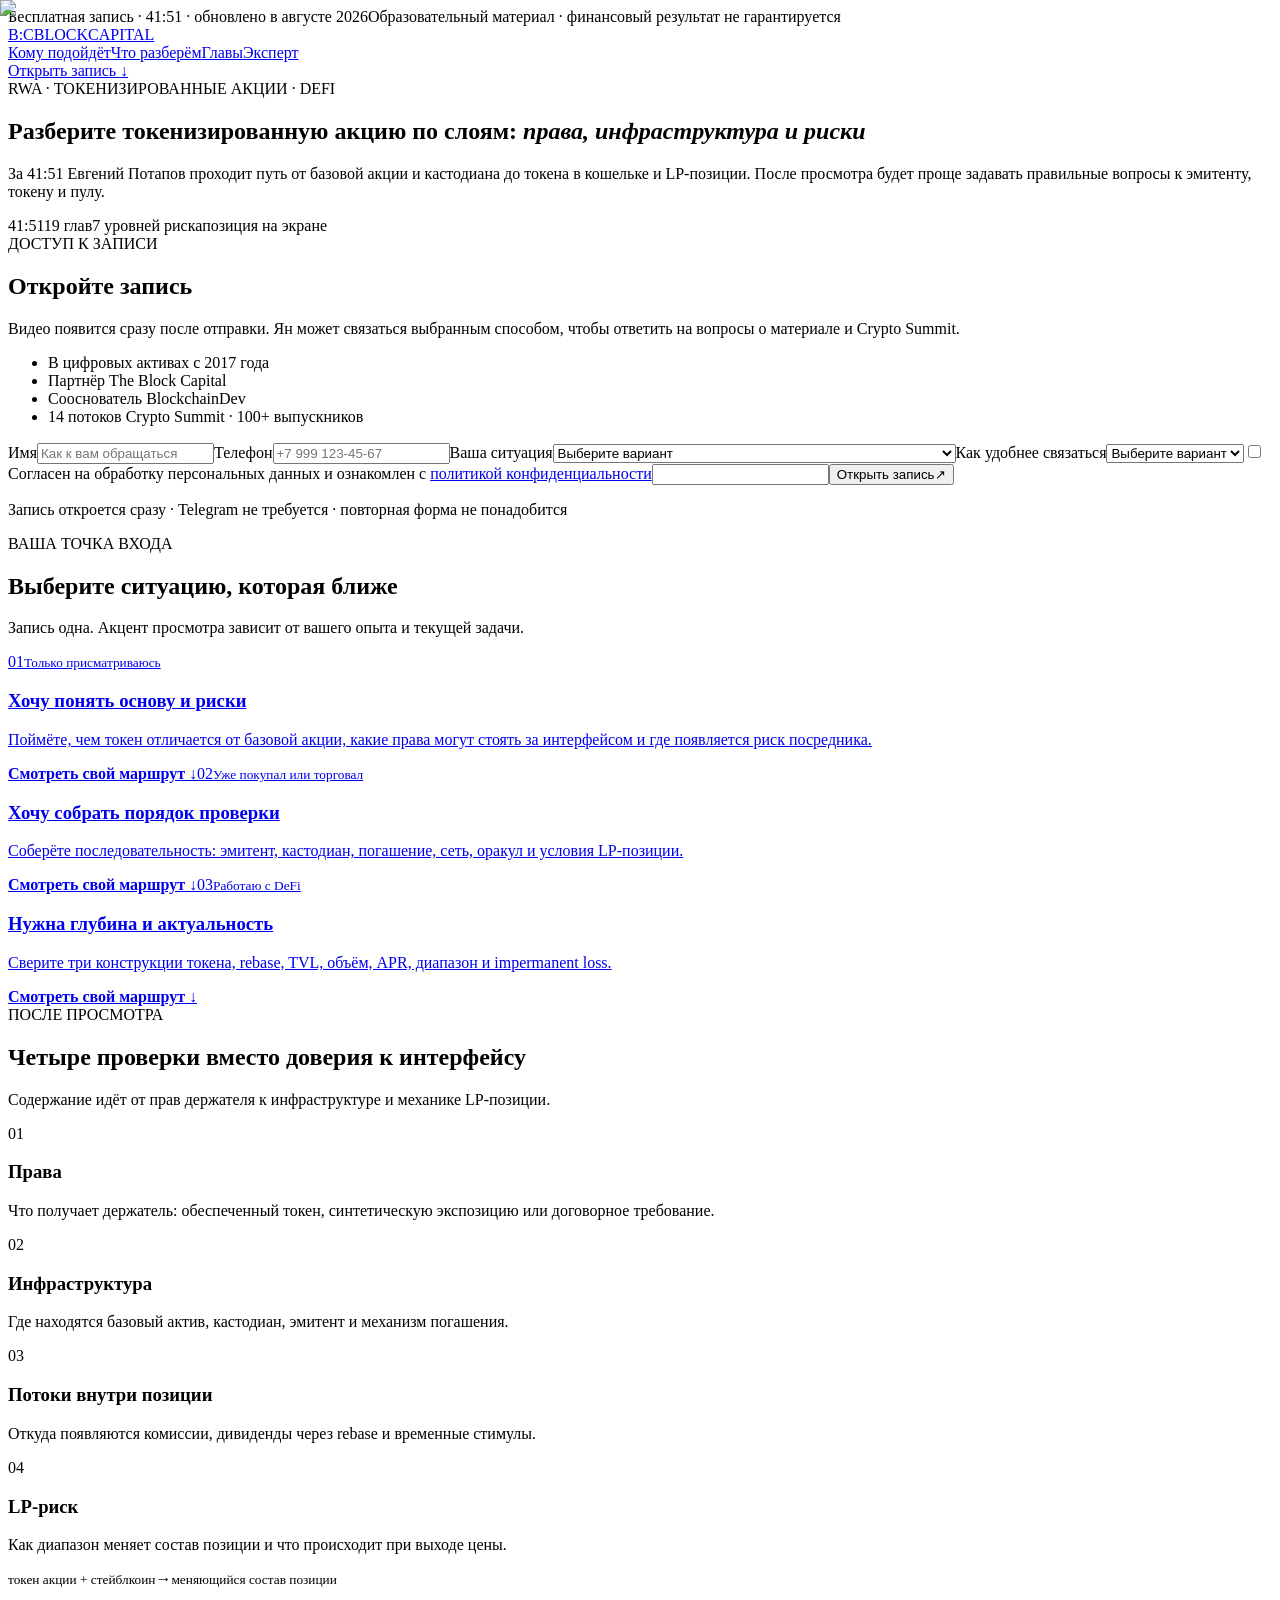
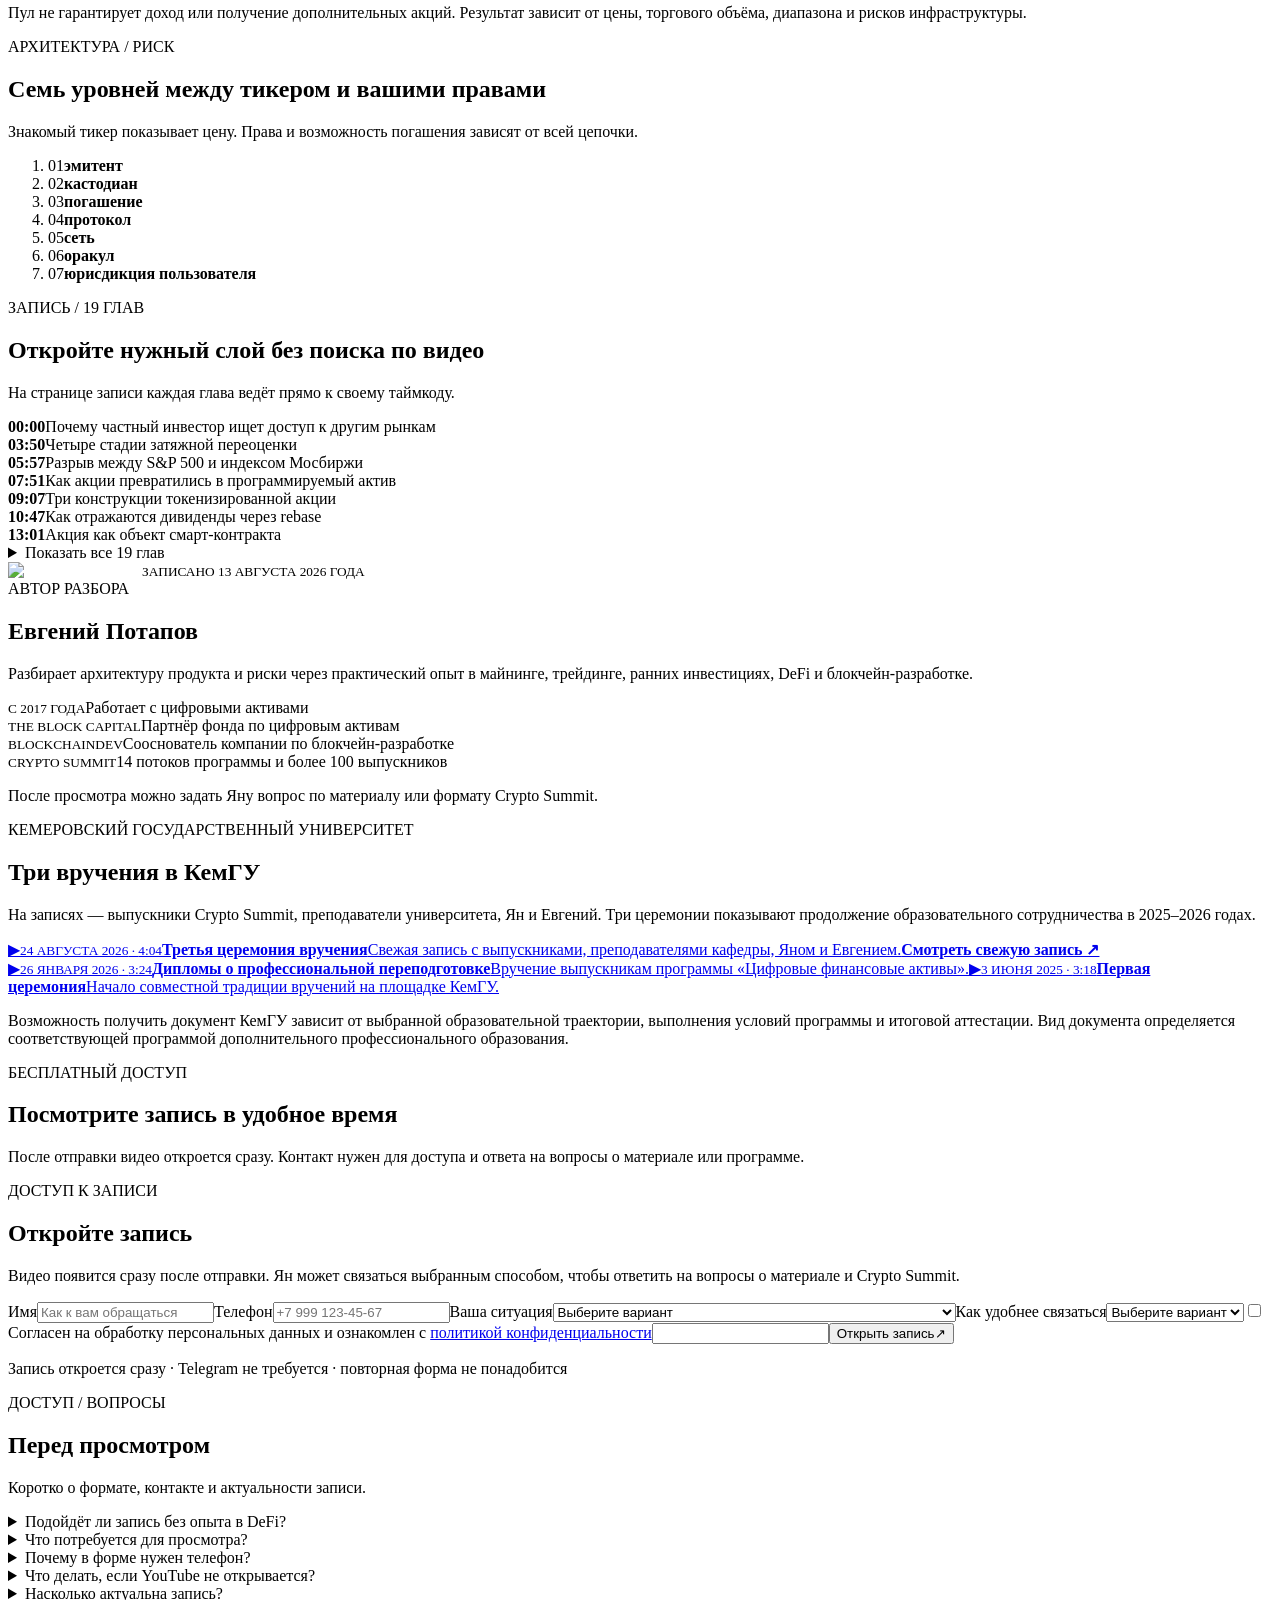
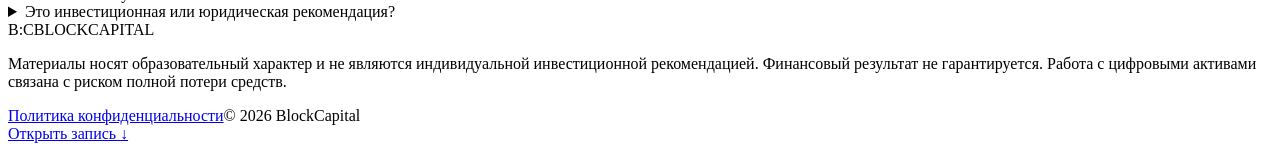
==== commit 24ca1902: "Publish KemSU diploma ceremonies" ====
--- a/index.html
+++ b/index.html
@@ -1 +1 @@
-<!DOCTYPE html><html lang="ru"><head><meta charSet="utf-8"/><meta name="viewport" content="width=device-width, initial-scale=1"/><link rel="stylesheet" href="/cs15-rwa/_next/static/chunks/0okmvm3gaya37.css" data-precedence="next"/><link rel="preload" as="script" fetchPriority="low" href="/cs15-rwa/_next/static/chunks/16zqzdg1n588e.js"/><script src="/cs15-rwa/_next/static/chunks/0d.cghn7.3ue2.js" async=""></script><script src="/cs15-rwa/_next/static/chunks/0m_p1bxtorv5i.js" async=""></script><script src="/cs15-rwa/_next/static/chunks/turbopack-07ec1pyfee95~.js" async=""></script><script src="/cs15-rwa/_next/static/chunks/0g7ewx3bkljg5.js" async=""></script><script src="/cs15-rwa/_next/static/chunks/0d3tkj33oycf2.js" async=""></script><script src="/cs15-rwa/_next/static/chunks/0kql0jqpn_b12.js" async=""></script><title>RWA: права, инфраструктура и риски токенизированных акций</title><meta name="description" content="Запись разбора Евгения Потапова: три конструкции токенизированной акции, инфраструктура, DeFi-пулы и семь уровней риска."/><meta name="robots" content="index, follow"/><meta property="og:title" content="RWA по слоям: права, инфраструктура и риски"/><meta property="og:description" content="41:51 о базовом активе, кастодиане, токене, LP-позиции и семи уровнях риска."/><meta property="og:image" content="https://yanlukashin.github.io/cs15-rwa/og-replay.png"/><meta property="og:image:width" content="1200"/><meta property="og:image:height" content="630"/><meta property="og:image:alt" content="RWA: токенизированные акции и пулы ликвидности"/><meta property="og:type" content="website"/><meta name="twitter:card" content="summary_large_image"/><meta name="twitter:title" content="RWA по слоям: права, инфраструктура и риски"/><meta name="twitter:description" content="Получите чистовую запись разбора Евгения Потапова."/><meta name="twitter:image" content="https://yanlukashin.github.io/cs15-rwa/og-replay.png"/><script src="/cs15-rwa/_next/static/chunks/03~yq9q893hmn.js" noModule=""></script></head><body><div hidden=""><!--$--><!--/$--></div><main><div class="deadline replay-strip"><span>Бесплатная запись · 41:51 · обновлено в августе 2026</span><span class="deadline-date">Образовательный материал · финансовый результат не гарантируется</span></div><nav class="nav shell" aria-label="Главная навигация"><a class="brand" href="#top" aria-label="BlockCapital — наверх"><span class="brand-mark">B:C</span><span>BLOCKCAPITAL</span></a><div class="nav-links"><a href="#segments">Кому подойдёт</a><a href="#inside">Что разберём</a><a href="#chapters">Главы</a><a href="#expert">Эксперт</a></div><a class="nav-cta" href="#access" data-metrika-goal="lead_form_cta_click" data-metrika-legacy-goal="lead_form_scroll" data-metrika-placement="nav">Открыть запись <span aria-hidden="true">↓</span></a></nav><section class="replay-hero shell" id="top"><div class="replay-hero-copy"><div class="eyebrow">RWA · ТОКЕНИЗИРОВАННЫЕ АКЦИИ · DEFI</div><h1>Разберите токенизированную акцию по слоям: <em>права, инфраструктура и риски</em></h1><p>За 41:51 Евгений Потапов проходит путь от базовой акции и кастодиана до токена в кошельке и LP-позиции. После просмотра будет проще задавать правильные вопросы к эмитенту, токену и пулу.</p><div class="replay-proofline" aria-label="Параметры записи"><span>41:51</span><span>19 глав</span><span>7 уровней риска</span><span>позиция на экране</span></div></div><div class="replay-form-wrap" id="access"><div class="lead-card "><div class="lead-card-heading"><span>ДОСТУП К ЗАПИСИ</span><h2>Откройте запись</h2><p>Видео появится сразу после отправки. Ян может связаться выбранным способом, чтобы ответить на вопросы о материале и Crypto Summit.</p></div><ul class="lead-trust" aria-label="Об авторе записи"><li>В цифровых активах с 2017 года</li><li>Партнёр The Block Capital</li><li>Сооснователь BlockchainDev</li><li>14 потоков Crypto Summit · 100+ выпускников</li></ul><form class="lead-form" action="https://docs.google.com/forms/d/e/1FAIpQLScjNJ1AOi6W5T2NmS8Cq79_vSLirDXxcNVOVX635IZ_NVDBYg/formResponse" method="POST"><label><span>Имя</span><input type="text" autoComplete="name" placeholder="Как к вам обращаться" required="" name="entry.2101009105"/></label><label><span>Телефон</span><input type="tel" inputMode="tel" autoComplete="tel" placeholder="+7 999 123-45-67" pattern="[+0-9 ()-]{10,24}" required="" name="entry.1336810910"/></label><label><span>Ваша ситуация</span><select name="entry.714905290" required=""><option value="" disabled="" selected="">Выберите вариант</option><option value="Только присматриваюсь — опыта пока нет">Только присматриваюсь<!-- --> — <!-- -->Хочу понять основу и риски</option><option value="Уже покупал(а) и продавал(а), есть небольшой портфель">Уже покупал или торговал<!-- --> — <!-- -->Хочу собрать порядок проверки</option><option value="Есть опыт в DeFi и/или трейдинге, хочу систематизировать знания">Работаю с DeFi<!-- --> — <!-- -->Нужна глубина и актуальность</option></select></label><label><span>Как удобнее связаться</span><select name="entry.104952516" required=""><option value="" disabled="" selected="">Выберите вариант</option><option value="WhatsApp">WhatsApp</option><option value="Звонок">Звонок</option></select></label><label class="form-consent"><input type="checkbox" required="" name="entry.1939626881" value="Согласен(на) на обработку персональных данных и ознакомлен(а) с политикой конфиденциальности: https://theblockcapital.ru/privacy"/><span>Согласен на обработку персональных данных и ознакомлен с<!-- --> <a href="https://theblockcapital.ru/privacy" target="_blank" rel="noreferrer">политикой конфиденциальности</a></span></label><input type="hidden" name="entry.1990915236" value="RWA replay"/><input type="hidden" name="entry.1373947686" value="RWA_REPLAY_LEAD; version=rwa_v2; direct"/><input class="form-honeypot" type="text" tabindex="-1" autoComplete="off" name="website"/><button class="button lead-submit" type="submit"><span>Открыть запись</span><span aria-hidden="true">↗</span></button></form><p class="lead-security">Запись откроется сразу · Telegram не требуется · повторная форма не понадобится</p></div></div></section><section class="replay-segments" id="segments" data-analytics-view="segment_card_view"><div class="shell"><div class="section-heading split-heading"><span class="section-index light">ВАША ТОЧКА ВХОДА</span><h2>Выберите ситуацию, которая ближе</h2><p>Запись одна. Акцент просмотра зависит от вашего опыта и текущей задачи.</p></div><div class="segment-grid"><a class="segment-card" href="#outcome-rights" data-segment="novice"><span>0<!-- -->1</span><small>Только присматриваюсь</small><h3>Хочу понять основу и риски</h3><p>Поймёте, чем токен отличается от базовой акции, какие права могут стоять за интерфейсом и где появляется риск посредника.</p><strong>Смотреть свой маршрут ↓</strong></a><a class="segment-card" href="#outcome-infrastructure" data-segment="system"><span>0<!-- -->2</span><small>Уже покупал или торговал</small><h3>Хочу собрать порядок проверки</h3><p>Соберёте последовательность: эмитент, кастодиан, погашение, сеть, оракул и условия LP-позиции.</p><strong>Смотреть свой маршрут ↓</strong></a><a class="segment-card" href="#outcome-position" data-segment="advanced"><span>0<!-- -->3</span><small>Работаю с DeFi</small><h3>Нужна глубина и актуальность</h3><p>Сверите три конструкции токена, rebase, TVL, объём, APR, диапазон и impermanent loss.</p><strong>Смотреть свой маршрут ↓</strong></a></div></div></section><section class="replay-outcomes shell" id="inside"><div class="section-heading split-heading"><span class="section-index">ПОСЛЕ ПРОСМОТРА</span><h2>Четыре проверки вместо доверия к интерфейсу</h2><p>Содержание идёт от прав держателя к инфраструктуре и механике LP-позиции.</p></div><div class="outcome-grid replay-outcome-grid"><article id="outcome-rights"><span>01</span><h3>Права</h3><p>Что получает держатель: обеспеченный токен, синтетическую экспозицию или договорное требование.</p></article><article id="outcome-infrastructure"><span>02</span><h3>Инфраструктура</h3><p>Где находятся базовый актив, кастодиан, эмитент и механизм погашения.</p></article><article id="outcome-flows"><span>03</span><h3>Потоки внутри позиции</h3><p>Откуда появляются комиссии, дивиденды через rebase и временные стимулы.</p></article><article id="outcome-position"><span>04</span><h3>LP-риск</h3><p>Как диапазон меняет состав позиции и что происходит при выходе цены.</p><div class="outcome-flow" aria-label="Состав LP-позиции"><small>токен акции + стейблкоин</small><b>→</b><small>меняющийся состав позиции</small></div></article></div><p class="source-note replay-disclaimer">Пул не гарантирует доход или получение дополнительных акций. Результат зависит от цены, торгового объёма, диапазона и рисков инфраструктуры.</p></section><section class="replay-risks"><div class="shell replay-risks-grid"><div><span class="section-index light">АРХИТЕКТУРА / РИСК</span><h2>Семь уровней между тикером и вашими правами</h2><p>Знакомый тикер показывает цену. Права и возможность погашения зависят от всей цепочки.</p></div><ol class="risk-chain"><li><span>0<!-- -->1</span><strong>эмитент</strong></li><li><span>0<!-- -->2</span><strong>кастодиан</strong></li><li><span>0<!-- -->3</span><strong>погашение</strong></li><li><span>0<!-- -->4</span><strong>протокол</strong></li><li><span>0<!-- -->5</span><strong>сеть</strong></li><li><span>0<!-- -->6</span><strong>оракул</strong></li><li><span>0<!-- -->7</span><strong>юрисдикция пользователя</strong></li></ol></div></section><section class="replay-chapters shell" id="chapters"><div class="section-heading split-heading"><span class="section-index">ЗАПИСЬ / 19 ГЛАВ</span><h2>Откройте нужный слой без поиска по видео</h2><p>На странице записи каждая глава ведёт прямо к своему таймкоду.</p></div><div class="chapter-list"><div class="chapter-row"><strong>00:00</strong><span>Почему частный инвестор ищет доступ к другим рынкам</span></div><div class="chapter-row"><strong>03:50</strong><span>Четыре стадии затяжной переоценки</span></div><div class="chapter-row"><strong>05:57</strong><span>Разрыв между S&amp;P 500 и индексом Мосбиржи</span></div><div class="chapter-row"><strong>07:51</strong><span>Как акции превратились в программируемый актив</span></div><div class="chapter-row"><strong>09:07</strong><span>Три конструкции токенизированной акции</span></div><div class="chapter-row"><strong>10:47</strong><span>Как отражаются дивиденды через rebase</span></div><div class="chapter-row"><strong>13:01</strong><span>Акция как объект смарт-контракта</span></div></div><details class="chapter-disclosure"><summary>Показать все 19 глав</summary><div class="chapter-list"><div class="chapter-row"><strong>17:02</strong><span>Три механики внутри одной позиции</span></div><div class="chapter-row"><strong>19:16</strong><span>Семь уровней инфраструктурного риска</span></div><div class="chapter-row"><strong>22:57</strong><span>Практика: собираем LP-позицию</span></div><div class="chapter-row"><strong>23:00</strong><span>Uniswap и инфраструктура Robinhood Chain</span></div><div class="chapter-row"><strong>31:16</strong><span>Сравнение пулов: TVL, объём и APR</span></div><div class="chapter-row"><strong>32:44</strong><span>Выбор пары для демонстрации</span></div><div class="chapter-row"><strong>33:11</strong><span>Контракт токена и размер позиции</span></div><div class="chapter-row"><strong>34:05</strong><span>Обмен и проверка разрешений</span></div><div class="chapter-row"><strong>35:11</strong><span>Результат обмена</span></div><div class="chapter-row"><strong>36:43</strong><span>Настройка диапазона и создание позиции</span></div><div class="chapter-row"><strong>40:46</strong><span>Как поставщик ликвидности получает комиссию</span></div><div class="chapter-row"><strong>41:05</strong><span>Выход из диапазона и impermanent loss</span></div></div></details></section><section class="expert replay-expert" id="expert"><div class="shell expert-grid"><div class="expert-photo"><img alt="Евгений Потапов" loading="lazy" width="1084" height="1650" decoding="async" data-nimg="1" style="color:transparent" src="/cs15-rwa/evgeniy-potapov.png"/><small>ЗАПИСАНО 13 АВГУСТА 2026 ГОДА</small></div><div class="expert-copy"><span class="section-index">АВТОР РАЗБОРА</span><h2>Евгений Потапов</h2><p class="expert-lead">Разбирает архитектуру продукта и риски через практический опыт в майнинге, трейдинге, ранних инвестициях, DeFi и блокчейн-разработке.</p><div class="expert-credentials"><div><small>С 2017 ГОДА</small><span>Работает с цифровыми активами</span></div><div><small>THE BLOCK CAPITAL</small><span>Партнёр фонда по цифровым активам</span></div><div><small>BLOCKCHAINDEV</small><span>Сооснователь компании по блокчейн-разработке</span></div><div><small>CRYPTO SUMMIT</small><span>14 потоков программы и более 100 выпускников</span></div></div><p class="expert-note">После просмотра можно задать Яну вопрос по материалу или формату Crypto Summit.</p></div></div></section><section class="replay-final" id="access-bottom"><div class="shell replay-final-grid"><div><span class="section-index light">БЕСПЛАТНЫЙ ДОСТУП</span><h2>Посмотрите запись в удобное время</h2><p>После отправки видео откроется сразу. Контакт нужен для доступа и ответа на вопросы о материале или программе.</p></div><div class="lead-card lead-card-compact"><div class="lead-card-heading"><span>ДОСТУП К ЗАПИСИ</span><h2>Откройте запись</h2><p>Видео появится сразу после отправки. Ян может связаться выбранным способом, чтобы ответить на вопросы о материале и Crypto Summit.</p></div><form class="lead-form" action="https://docs.google.com/forms/d/e/1FAIpQLScjNJ1AOi6W5T2NmS8Cq79_vSLirDXxcNVOVX635IZ_NVDBYg/formResponse" method="POST"><label><span>Имя</span><input type="text" autoComplete="name" placeholder="Как к вам обращаться" required="" name="entry.2101009105"/></label><label><span>Телефон</span><input type="tel" inputMode="tel" autoComplete="tel" placeholder="+7 999 123-45-67" pattern="[+0-9 ()-]{10,24}" required="" name="entry.1336810910"/></label><label><span>Ваша ситуация</span><select name="entry.714905290" required=""><option value="" disabled="" selected="">Выберите вариант</option><option value="Только присматриваюсь — опыта пока нет">Только присматриваюсь<!-- --> — <!-- -->Хочу понять основу и риски</option><option value="Уже покупал(а) и продавал(а), есть небольшой портфель">Уже покупал или торговал<!-- --> — <!-- -->Хочу собрать порядок проверки</option><option value="Есть опыт в DeFi и/или трейдинге, хочу систематизировать знания">Работаю с DeFi<!-- --> — <!-- -->Нужна глубина и актуальность</option></select></label><label><span>Как удобнее связаться</span><select name="entry.104952516" required=""><option value="" disabled="" selected="">Выберите вариант</option><option value="WhatsApp">WhatsApp</option><option value="Звонок">Звонок</option></select></label><label class="form-consent"><input type="checkbox" required="" name="entry.1939626881" value="Согласен(на) на обработку персональных данных и ознакомлен(а) с политикой конфиденциальности: https://theblockcapital.ru/privacy"/><span>Согласен на обработку персональных данных и ознакомлен с<!-- --> <a href="https://theblockcapital.ru/privacy" target="_blank" rel="noreferrer">политикой конфиденциальности</a></span></label><input type="hidden" name="entry.1990915236" value="RWA replay"/><input type="hidden" name="entry.1373947686" value="RWA_REPLAY_LEAD; version=rwa_v2; direct"/><input class="form-honeypot" type="text" tabindex="-1" autoComplete="off" name="website"/><button class="button lead-submit" type="submit"><span>Открыть запись</span><span aria-hidden="true">↗</span></button></form><p class="lead-security">Запись откроется сразу · Telegram не требуется · повторная форма не понадобится</p></div></div></section><section class="faq shell"><div class="section-heading split-heading"><span class="section-index">ДОСТУП / ВОПРОСЫ</span><h2>Перед просмотром</h2><p>Коротко о формате, контакте и актуальности записи.</p></div><div class="faq-list"><details><summary>Подойдёт ли запись без опыта в DeFi?</summary><p>Да. Разбор начинается с конструкции токенизированной акции. Практика с пулом идёт после базовой части.</p></details><details><summary>Что потребуется для просмотра?</summary><p>Браузер, около 42 минут и возможность открыть YouTube. Все главы доступны отдельным списком.</p></details><details><summary>Почему в форме нужен телефон?</summary><p>Запись открывается сразу на сайте. Ян может связаться выбранным способом, чтобы ответить на вопросы по материалу и Crypto Summit.</p></details><details><summary>Что делать, если YouTube не открывается?</summary><p>На странице записи есть запасная ссылка. Повторная заявка не потребуется; команда сможет организовать альтернативный доступ по оставленному контакту.</p></details><details><summary>Насколько актуальна запись?</summary><p>Эфир записан 13 августа 2026 года. Условия конкретных продуктов, инфраструктуры и регулирования стоит перепроверять перед решением.</p></details><details><summary>Это инвестиционная или юридическая рекомендация?</summary><p>Нет. Запись объясняет устройство продуктов и риски. Индивидуальные решения зритель принимает самостоятельно.</p></details></div></section><footer class="footer shell"><div class="brand"><span class="brand-mark">B:C</span><span>BLOCKCAPITAL</span></div><p>Материалы носят образовательный характер и не являются индивидуальной инвестиционной рекомендацией. Финансовый результат не гарантируется. Работа с цифровыми активами связана с риском полной потери средств.</p><div class="footer-links"><a href="https://theblockcapital.ru/privacy" target="_blank" rel="noreferrer">Политика конфиденциальности</a><span>© 2026 BlockCapital</span></div></footer><a class="mobile-cta" href="#access" data-metrika-goal="lead_form_cta_click" data-metrika-legacy-goal="lead_form_scroll" data-metrika-placement="mobile_fixed">Открыть запись <span aria-hidden="true">↓</span></a></main><!--$--><!--/$--><noscript><div><img src="https://mc.yandex.ru/watch/111287142" style="position:absolute;left:-9999px" alt=""/></div></noscript><script src="/cs15-rwa/_next/static/chunks/16zqzdg1n588e.js" id="_R_" async=""></script><script>(self.__next_f=self.__next_f||[]).push([0])</script><script>self.__next_f.push([1,"1:\"$Sreact.fragment\"\n2:I[39756,[\"/cs15-rwa/_next/static/chunks/0g7ewx3bkljg5.js\",\"/cs15-rwa/_next/static/chunks/0d3tkj33oycf2.js\"],\"default\"]\n3:I[37457,[\"/cs15-rwa/_next/static/chunks/0g7ewx3bkljg5.js\",\"/cs15-rwa/_next/static/chunks/0d3tkj33oycf2.js\"],\"default\"]\n4:I[79520,[\"/cs15-rwa/_next/static/chunks/0g7ewx3bkljg5.js\",\"/cs15-rwa/_next/static/chunks/0d3tkj33oycf2.js\"],\"\"]\n7:I[21757,[\"/cs15-rwa/_next/static/chunks/0g7ewx3bkljg5.js\",\"/cs15-rwa/_next/static/chunks/0d3tkj33oycf2.js\",\"/cs15-rwa/_next/static/chunks/0kql0jqpn_b12.js\"],\"default\"]\n18:I[68027,[\"/cs15-rwa/_next/static/chunks/0g7ewx3bkljg5.js\",\"/cs15-rwa/_next/static/chunks/0d3tkj33oycf2.js\"],\"default\",1]\n:HL[\"/cs15-rwa/_next/static/chunks/0okmvm3gaya37.css\",\"style\"]\n5:T618,"])</script><script>self.__next_f.push([1,"\n            (function(m,e,t,r,i,k,a){\n              m[i]=m[i]||function(){(m[i].a=m[i].a||[]).push(arguments)};\n              m[i].l=1*new Date();\n              for (var j=0;j\u003cdocument.scripts.length;j++) {\n                if (document.scripts[j].src===r) return;\n              }\n              k=e.createElement(t),a=e.getElementsByTagName(t)[0],k.async=1,k.src=r,a.parentNode.insertBefore(k,a);\n            })(window,document,'script','https://mc.yandex.ru/metrika/tag.js?id=111287142','ym');\n\n            ym(111287142,'init',{\n              ssr:true,\n              webvisor:true,\n              clickmap:true,\n              ecommerce:'dataLayer',\n              referrer:document.referrer,\n              url:location.href,\n              accurateTrackBounce:true,\n              trackLinks:true\n            });\n\n            document.addEventListener('click',function(event){\n              var target=event.target;\n              var link=target\u0026\u0026target.closest?target.closest('[data-metrika-goal]'):null;\n              if(link\u0026\u0026typeof window.ym==='function'){\n                var placement=link.getAttribute('data-metrika-placement')||'unknown';\n                var params={topic:'rwa',version:'rwa_v2',placement:placement};\n                window.ym(111287142,'reachGoal',link.getAttribute('data-metrika-goal'),params);\n                var legacyGoal=link.getAttribute('data-metrika-legacy-goal');\n                if(legacyGoal){\n                  window.ym(111287142,'reachGoal',legacyGoal,params);\n                }\n              }\n            });\n\n          "])</script><script>self.__next_f.push([1,"6:[\"$\",\"div\",null,{\"children\":[\"$\",\"img\",null,{\"src\":\"https://mc.yandex.ru/watch/111287142\",\"style\":{\"position\":\"absolute\",\"left\":\"-9999px\"},\"alt\":\"\"}]}]\n"])</script><script>self.__next_f.push([1,"0:{\"P\":null,\"c\":[\"\",\"\"],\"q\":\"\",\"i\":false,\"f\":[[[\"\",{\"children\":[\"__PAGE__\",{}]},\"$undefined\",\"$undefined\",16],[[\"$\",\"$1\",\"c\",{\"children\":[[[\"$\",\"link\",\"0\",{\"rel\":\"stylesheet\",\"href\":\"/cs15-rwa/_next/static/chunks/0okmvm3gaya37.css\",\"precedence\":\"next\",\"crossOrigin\":\"$undefined\",\"nonce\":\"$undefined\"}],[\"$\",\"script\",\"script-0\",{\"src\":\"/cs15-rwa/_next/static/chunks/0g7ewx3bkljg5.js\",\"async\":true,\"nonce\":\"$undefined\"}],[\"$\",\"script\",\"script-1\",{\"src\":\"/cs15-rwa/_next/static/chunks/0d3tkj33oycf2.js\",\"async\":true,\"nonce\":\"$undefined\"}]],[\"$\",\"html\",null,{\"lang\":\"ru\",\"children\":[\"$\",\"body\",null,{\"children\":[[\"$\",\"$L2\",null,{\"parallelRouterKey\":\"children\",\"error\":\"$undefined\",\"errorStyles\":\"$undefined\",\"errorScripts\":\"$undefined\",\"template\":[\"$\",\"$L3\",null,{}],\"templateStyles\":\"$undefined\",\"templateScripts\":\"$undefined\",\"notFound\":[[[\"$\",\"title\",null,{\"children\":\"404: This page could not be found.\"}],[\"$\",\"div\",null,{\"style\":{\"fontFamily\":\"system-ui,\\\"Segoe UI\\\",Roboto,Helvetica,Arial,sans-serif,\\\"Apple Color Emoji\\\",\\\"Segoe UI Emoji\\\"\",\"height\":\"100vh\",\"textAlign\":\"center\",\"display\":\"flex\",\"flexDirection\":\"column\",\"alignItems\":\"center\",\"justifyContent\":\"center\"},\"children\":[\"$\",\"div\",null,{\"children\":[[\"$\",\"style\",null,{\"dangerouslySetInnerHTML\":{\"__html\":\"body{color:#000;background:#fff;margin:0}.next-error-h1{border-right:1px solid rgba(0,0,0,.3)}@media (prefers-color-scheme:dark){body{color:#fff;background:#000}.next-error-h1{border-right:1px solid rgba(255,255,255,.3)}}\"}}],[\"$\",\"h1\",null,{\"className\":\"next-error-h1\",\"style\":{\"display\":\"inline-block\",\"margin\":\"0 20px 0 0\",\"padding\":\"0 23px 0 0\",\"fontSize\":24,\"fontWeight\":500,\"verticalAlign\":\"top\",\"lineHeight\":\"49px\"},\"children\":404}],[\"$\",\"div\",null,{\"style\":{\"display\":\"inline-block\"},\"children\":[\"$\",\"h2\",null,{\"style\":{\"fontSize\":14,\"fontWeight\":400,\"lineHeight\":\"49px\",\"margin\":0},\"children\":\"This page could not be found.\"}]}]]}]}]],[]],\"forbidden\":\"$undefined\",\"unauthorized\":\"$undefined\"}],[\"$\",\"$L4\",null,{\"id\":\"yandex-metrika\",\"strategy\":\"afterInteractive\",\"children\":\"$5\"}],[\"$\",\"noscript\",null,{\"children\":\"$6\"}]]}]}]]}],{\"children\":[[\"$\",\"$1\",\"c\",{\"children\":[[\"$\",\"main\",null,{\"children\":[[\"$\",\"$L7\",null,{}],[\"$\",\"div\",null,{\"className\":\"deadline replay-strip\",\"children\":[[\"$\",\"span\",null,{\"children\":\"Бесплатная запись · 41:51 · обновлено в августе 2026\"}],[\"$\",\"span\",null,{\"className\":\"deadline-date\",\"children\":\"Образовательный материал · финансовый результат не гарантируется\"}]]}],[\"$\",\"nav\",null,{\"className\":\"nav shell\",\"aria-label\":\"Главная навигация\",\"children\":[\"$L8\",\"$L9\",\"$La\"]}],\"$Lb\",\"$Lc\",\"$Ld\",\"$Le\",\"$Lf\",\"$L10\",\"$L11\",\"$L12\",\"$L13\",\"$L14\"]}],[\"$L15\"],\"$L16\"]}],{},null,false,null]},null,false,null],\"$L17\",false]],\"m\":\"$undefined\",\"G\":[\"$18\",[\"$L19\"]],\"S\":true,\"h\":null,\"s\":\"$undefined\",\"l\":\"$undefined\",\"p\":\"$undefined\",\"d\":\"$undefined\",\"b\":\"Oc0F0r2pvG-m1rjBkZaGv\"}\n"])</script><script>self.__next_f.push([1,"1a:I[95147,[\"/cs15-rwa/_next/static/chunks/0g7ewx3bkljg5.js\",\"/cs15-rwa/_next/static/chunks/0d3tkj33oycf2.js\",\"/cs15-rwa/_next/static/chunks/0kql0jqpn_b12.js\"],\"default\"]\n1b:I[5500,[\"/cs15-rwa/_next/static/chunks/0g7ewx3bkljg5.js\",\"/cs15-rwa/_next/static/chunks/0d3tkj33oycf2.js\",\"/cs15-rwa/_next/static/chunks/0kql0jqpn_b12.js\"],\"Image\"]\n1c:I[97367,[\"/cs15-rwa/_next/static/chunks/0g7ewx3bkljg5.js\",\"/cs15-rwa/_next/static/chunks/0d3tkj33oycf2.js\"],\"OutletBoundary\"]\n1d:\"$Sreact.suspense\"\n1f:I[97367,[\"/cs15-rwa/_next/static/chunks/0g7ewx3bkljg5.js\",\"/cs15-rwa/_next/static/chunks/0d3tkj33oycf2.js\"],\"ViewportBoundary\"]\n21:I[97367,[\"/cs15-rwa/_next/static/chunks/0g7ewx3bkljg5.js\",\"/cs15-rwa/_next/static/chunks/0d3tkj33oycf2.js\"],\"MetadataBoundary\"]\n8:[\"$\",\"a\",null,{\"className\":\"brand\",\"href\":\"#top\",\"aria-label\":\"BlockCapital — наверх\",\"children\":[[\"$\",\"span\",null,{\"className\":\"brand-mark\",\"children\":\"B:C\"}],[\"$\",\"span\",null,{\"children\":\"BLOCKCAPITAL\"}]]}]\n9:[\"$\",\"div\",null,{\"className\":\"nav-links\",\"children\":[[\"$\",\"a\",null,{\"href\":\"#segments\",\"children\":\"Кому подойдёт\"}],[\"$\",\"a\",null,{\"href\":\"#inside\",\"children\":\"Что разберём\"}],[\"$\",\"a\",null,{\"href\":\"#chapters\",\"children\":\"Главы\"}],[\"$\",\"a\",null,{\"href\":\"#expert\",\"children\":\"Эксперт\"}]]}]\na:[\"$\",\"a\",null,{\"className\":\"nav-cta\",\"href\":\"#access\",\"data-metrika-goal\":\"lead_form_cta_click\",\"data-metrika-legacy-goal\":\"lead_form_scroll\",\"data-metrika-placement\":\"nav\",\"children\":[\"Открыть запись \",[\"$\",\"span\",null,{\"aria-hidden\":\"true\",\"children\":\"↓\"}]]}]\nb:[\"$\",\"section\",null,{\"className\":\"replay-hero shell\",\"id\":\"top\",\"children\":[[\"$\",\"div\",null,{\"className\":\"replay-hero-copy\",\"children\":[[\"$\",\"div\",null,{\"className\":\"eyebrow\",\"children\":\"RWA · ТОКЕНИЗИРОВАННЫЕ АКЦИИ · DEFI\"}],[\"$\",\"h1\",null,{\"children\":[\"Разберите токенизированную акцию по слоям: \",[\"$\",\"em\",null,{\"children\":\"права, инфраструктура и риски\"}]]}],[\"$\",\"p\",null,{\"children\":\"За 41:51 Евгений Потапов проходит путь от базовой акции и кастодиана до токена в кошельке и LP-позиции. После просмотра будет проще задавать правильные вопросы к эмитенту, токену и пулу.\"}],[\"$\",\"div\",null,{\"className\":\"replay-proofline\",\"aria-label\":\"Параметры записи\",\"children\":[[\"$\",\"span\",null,{\"children\":\"41:51\"}],[\"$\",\"span\",null,{\"children\":\"19 глав\"}],[\"$\",\"span\",null,{\"children\":\"7 уровней риска\"}],[\"$\",\"span\",null,{\"children\":\"позиция на экране\"}]]}]]}],[\"$\",\"div\",null,{\"className\":\"replay-form-wrap\",\"id\":\"access\",\"children\":[\"$\",\"$L1a\",null,{\"accessHref\":\"/cs15-rwa/watch/\",\"placement\":\"hero\",\"showTrust\":true}]}]]}]\n"])</script><script>self.__next_f.push([1,"c:[\"$\",\"section\",null,{\"className\":\"replay-segments\",\"id\":\"segments\",\"data-analytics-view\":\"segment_card_view\",\"children\":[\"$\",\"div\",null,{\"className\":\"shell\",\"children\":[[\"$\",\"div\",null,{\"className\":\"section-heading split-heading\",\"children\":[[\"$\",\"span\",null,{\"className\":\"section-index light\",\"children\":\"ВАША ТОЧКА ВХОДА\"}],[\"$\",\"h2\",null,{\"children\":\"Выберите ситуацию, которая ближе\"}],[\"$\",\"p\",null,{\"children\":\"Запись одна. Акцент просмотра зависит от вашего опыта и текущей задачи.\"}]]}],[\"$\",\"div\",null,{\"className\":\"segment-grid\",\"children\":[[\"$\",\"a\",\"novice\",{\"className\":\"segment-card\",\"href\":\"#outcome-rights\",\"data-segment\":\"novice\",\"children\":[[\"$\",\"span\",null,{\"children\":[\"0\",1]}],[\"$\",\"small\",null,{\"children\":\"Только присматриваюсь\"}],[\"$\",\"h3\",null,{\"children\":\"Хочу понять основу и риски\"}],[\"$\",\"p\",null,{\"children\":\"Поймёте, чем токен отличается от базовой акции, какие права могут стоять за интерфейсом и где появляется риск посредника.\"}],[\"$\",\"strong\",null,{\"children\":\"Смотреть свой маршрут ↓\"}]]}],[\"$\",\"a\",\"system\",{\"className\":\"segment-card\",\"href\":\"#outcome-infrastructure\",\"data-segment\":\"system\",\"children\":[[\"$\",\"span\",null,{\"children\":[\"0\",2]}],[\"$\",\"small\",null,{\"children\":\"Уже покупал или торговал\"}],[\"$\",\"h3\",null,{\"children\":\"Хочу собрать порядок проверки\"}],[\"$\",\"p\",null,{\"children\":\"Соберёте последовательность: эмитент, кастодиан, погашение, сеть, оракул и условия LP-позиции.\"}],[\"$\",\"strong\",null,{\"children\":\"Смотреть свой маршрут ↓\"}]]}],[\"$\",\"a\",\"advanced\",{\"className\":\"segment-card\",\"href\":\"#outcome-position\",\"data-segment\":\"advanced\",\"children\":[[\"$\",\"span\",null,{\"children\":[\"0\",3]}],[\"$\",\"small\",null,{\"children\":\"Работаю с DeFi\"}],[\"$\",\"h3\",null,{\"children\":\"Нужна глубина и актуальность\"}],[\"$\",\"p\",null,{\"children\":\"Сверите три конструкции токена, rebase, TVL, объём, APR, диапазон и impermanent loss.\"}],[\"$\",\"strong\",null,{\"children\":\"Смотреть свой маршрут ↓\"}]]}]]}]]}]}]\n"])</script><script>self.__next_f.push([1,"d:[\"$\",\"section\",null,{\"className\":\"replay-outcomes shell\",\"id\":\"inside\",\"children\":[[\"$\",\"div\",null,{\"className\":\"section-heading split-heading\",\"children\":[[\"$\",\"span\",null,{\"className\":\"section-index\",\"children\":\"ПОСЛЕ ПРОСМОТРА\"}],[\"$\",\"h2\",null,{\"children\":\"Четыре проверки вместо доверия к интерфейсу\"}],[\"$\",\"p\",null,{\"children\":\"Содержание идёт от прав держателя к инфраструктуре и механике LP-позиции.\"}]]}],[\"$\",\"div\",null,{\"className\":\"outcome-grid replay-outcome-grid\",\"children\":[[\"$\",\"article\",\"outcome-rights\",{\"id\":\"outcome-rights\",\"children\":[[\"$\",\"span\",null,{\"children\":\"01\"}],[\"$\",\"h3\",null,{\"children\":\"Права\"}],[\"$\",\"p\",null,{\"children\":\"Что получает держатель: обеспеченный токен, синтетическую экспозицию или договорное требование.\"}],null]}],[\"$\",\"article\",\"outcome-infrastructure\",{\"id\":\"outcome-infrastructure\",\"children\":[[\"$\",\"span\",null,{\"children\":\"02\"}],[\"$\",\"h3\",null,{\"children\":\"Инфраструктура\"}],[\"$\",\"p\",null,{\"children\":\"Где находятся базовый актив, кастодиан, эмитент и механизм погашения.\"}],null]}],[\"$\",\"article\",\"outcome-flows\",{\"id\":\"outcome-flows\",\"children\":[[\"$\",\"span\",null,{\"children\":\"03\"}],[\"$\",\"h3\",null,{\"children\":\"Потоки внутри позиции\"}],[\"$\",\"p\",null,{\"children\":\"Откуда появляются комиссии, дивиденды через rebase и временные стимулы.\"}],null]}],[\"$\",\"article\",\"outcome-position\",{\"id\":\"outcome-position\",\"children\":[[\"$\",\"span\",null,{\"children\":\"04\"}],[\"$\",\"h3\",null,{\"children\":\"LP-риск\"}],[\"$\",\"p\",null,{\"children\":\"Как диапазон меняет состав позиции и что происходит при выходе цены.\"}],[\"$\",\"div\",null,{\"className\":\"outcome-flow\",\"aria-label\":\"Состав LP-позиции\",\"children\":[[\"$\",\"small\",null,{\"children\":\"токен акции + стейблкоин\"}],[\"$\",\"b\",null,{\"children\":\"→\"}],[\"$\",\"small\",null,{\"children\":\"меняющийся состав позиции\"}]]}]]}]]}],[\"$\",\"p\",null,{\"className\":\"source-note replay-disclaimer\",\"children\":\"Пул не гарантирует доход или получение дополнительных акций. Результат зависит от цены, торгового объёма, диапазона и рисков инфраструктуры.\"}]]}]\n"])</script><script>self.__next_f.push([1,"e:[\"$\",\"section\",null,{\"className\":\"replay-risks\",\"children\":[\"$\",\"div\",null,{\"className\":\"shell replay-risks-grid\",\"children\":[[\"$\",\"div\",null,{\"children\":[[\"$\",\"span\",null,{\"className\":\"section-index light\",\"children\":\"АРХИТЕКТУРА / РИСК\"}],[\"$\",\"h2\",null,{\"children\":\"Семь уровней между тикером и вашими правами\"}],[\"$\",\"p\",null,{\"children\":\"Знакомый тикер показывает цену. Права и возможность погашения зависят от всей цепочки.\"}]]}],[\"$\",\"ol\",null,{\"className\":\"risk-chain\",\"children\":[[\"$\",\"li\",\"эмитент\",{\"children\":[[\"$\",\"span\",null,{\"children\":[\"0\",1]}],[\"$\",\"strong\",null,{\"children\":\"эмитент\"}]]}],[\"$\",\"li\",\"кастодиан\",{\"children\":[[\"$\",\"span\",null,{\"children\":[\"0\",2]}],[\"$\",\"strong\",null,{\"children\":\"кастодиан\"}]]}],[\"$\",\"li\",\"погашение\",{\"children\":[[\"$\",\"span\",null,{\"children\":[\"0\",3]}],[\"$\",\"strong\",null,{\"children\":\"погашение\"}]]}],[\"$\",\"li\",\"протокол\",{\"children\":[[\"$\",\"span\",null,{\"children\":[\"0\",4]}],[\"$\",\"strong\",null,{\"children\":\"протокол\"}]]}],[\"$\",\"li\",\"сеть\",{\"children\":[[\"$\",\"span\",null,{\"children\":[\"0\",5]}],[\"$\",\"strong\",null,{\"children\":\"сеть\"}]]}],[\"$\",\"li\",\"оракул\",{\"children\":[[\"$\",\"span\",null,{\"children\":[\"0\",6]}],[\"$\",\"strong\",null,{\"children\":\"оракул\"}]]}],[\"$\",\"li\",\"юрисдикция пользователя\",{\"children\":[[\"$\",\"span\",null,{\"children\":[\"0\",7]}],[\"$\",\"strong\",null,{\"children\":\"юрисдикция пользователя\"}]]}]]}]]}]}]\n"])</script><script>self.__next_f.push([1,"f:[\"$\",\"section\",null,{\"className\":\"replay-chapters shell\",\"id\":\"chapters\",\"children\":[[\"$\",\"div\",null,{\"className\":\"section-heading split-heading\",\"children\":[[\"$\",\"span\",null,{\"className\":\"section-index\",\"children\":\"ЗАПИСЬ / 19 ГЛАВ\"}],[\"$\",\"h2\",null,{\"children\":\"Откройте нужный слой без поиска по видео\"}],[\"$\",\"p\",null,{\"children\":\"На странице записи каждая глава ведёт прямо к своему таймкоду.\"}]]}],[\"$\",\"div\",null,{\"className\":\"chapter-list\",\"children\":[[\"$\",\"div\",\"00:00\",{\"className\":\"chapter-row\",\"children\":[[\"$\",\"strong\",null,{\"children\":\"00:00\"}],[\"$\",\"span\",null,{\"children\":\"Почему частный инвестор ищет доступ к другим рынкам\"}]]}],[\"$\",\"div\",\"03:50\",{\"className\":\"chapter-row\",\"children\":[[\"$\",\"strong\",null,{\"children\":\"03:50\"}],[\"$\",\"span\",null,{\"children\":\"Четыре стадии затяжной переоценки\"}]]}],[\"$\",\"div\",\"05:57\",{\"className\":\"chapter-row\",\"children\":[[\"$\",\"strong\",null,{\"children\":\"05:57\"}],[\"$\",\"span\",null,{\"children\":\"Разрыв между S\u0026P 500 и индексом Мосбиржи\"}]]}],[\"$\",\"div\",\"07:51\",{\"className\":\"chapter-row\",\"children\":[[\"$\",\"strong\",null,{\"children\":\"07:51\"}],[\"$\",\"span\",null,{\"children\":\"Как акции превратились в программируемый актив\"}]]}],[\"$\",\"div\",\"09:07\",{\"className\":\"chapter-row\",\"children\":[[\"$\",\"strong\",null,{\"children\":\"09:07\"}],[\"$\",\"span\",null,{\"children\":\"Три конструкции токенизированной акции\"}]]}],[\"$\",\"div\",\"10:47\",{\"className\":\"chapter-row\",\"children\":[[\"$\",\"strong\",null,{\"children\":\"10:47\"}],[\"$\",\"span\",null,{\"children\":\"Как отражаются дивиденды через rebase\"}]]}],[\"$\",\"div\",\"13:01\",{\"className\":\"chapter-row\",\"children\":[[\"$\",\"strong\",null,{\"children\":\"13:01\"}],[\"$\",\"span\",null,{\"children\":\"Акция как объект смарт-контракта\"}]]}]]}],[\"$\",\"details\",null,{\"className\":\"chapter-disclosure\",\"children\":[[\"$\",\"summary\",null,{\"children\":\"Показать все 19 глав\"}],[\"$\",\"div\",null,{\"className\":\"chapter-list\",\"children\":[[\"$\",\"div\",\"17:02\",{\"className\":\"chapter-row\",\"children\":[[\"$\",\"strong\",null,{\"children\":\"17:02\"}],[\"$\",\"span\",null,{\"children\":\"Три механики внутри одной позиции\"}]]}],[\"$\",\"div\",\"19:16\",{\"className\":\"chapter-row\",\"children\":[[\"$\",\"strong\",null,{\"children\":\"19:16\"}],[\"$\",\"span\",null,{\"children\":\"Семь уровней инфраструктурного риска\"}]]}],[\"$\",\"div\",\"22:57\",{\"className\":\"chapter-row\",\"children\":[[\"$\",\"strong\",null,{\"children\":\"22:57\"}],[\"$\",\"span\",null,{\"children\":\"Практика: собираем LP-позицию\"}]]}],[\"$\",\"div\",\"23:00\",{\"className\":\"chapter-row\",\"children\":[[\"$\",\"strong\",null,{\"children\":\"23:00\"}],[\"$\",\"span\",null,{\"children\":\"Uniswap и инфраструктура Robinhood Chain\"}]]}],[\"$\",\"div\",\"31:16\",{\"className\":\"chapter-row\",\"children\":[[\"$\",\"strong\",null,{\"children\":\"31:16\"}],[\"$\",\"span\",null,{\"children\":\"Сравнение пулов: TVL, объём и APR\"}]]}],[\"$\",\"div\",\"32:44\",{\"className\":\"chapter-row\",\"children\":[[\"$\",\"strong\",null,{\"children\":\"32:44\"}],[\"$\",\"span\",null,{\"children\":\"Выбор пары для демонстрации\"}]]}],[\"$\",\"div\",\"33:11\",{\"className\":\"chapter-row\",\"children\":[[\"$\",\"strong\",null,{\"children\":\"33:11\"}],[\"$\",\"span\",null,{\"children\":\"Контракт токена и размер позиции\"}]]}],[\"$\",\"div\",\"34:05\",{\"className\":\"chapter-row\",\"children\":[[\"$\",\"strong\",null,{\"children\":\"34:05\"}],[\"$\",\"span\",null,{\"children\":\"Обмен и проверка разрешений\"}]]}],[\"$\",\"div\",\"35:11\",{\"className\":\"chapter-row\",\"children\":[[\"$\",\"strong\",null,{\"children\":\"35:11\"}],[\"$\",\"span\",null,{\"children\":\"Результат обмена\"}]]}],[\"$\",\"div\",\"36:43\",{\"className\":\"chapter-row\",\"children\":[[\"$\",\"strong\",null,{\"children\":\"36:43\"}],[\"$\",\"span\",null,{\"children\":\"Настройка диапазона и создание позиции\"}]]}],[\"$\",\"div\",\"40:46\",{\"className\":\"chapter-row\",\"children\":[[\"$\",\"strong\",null,{\"children\":\"40:46\"}],[\"$\",\"span\",null,{\"children\":\"Как поставщик ликвидности получает комиссию\"}]]}],[\"$\",\"div\",\"41:05\",{\"className\":\"chapter-row\",\"children\":[[\"$\",\"strong\",null,{\"children\":\"41:05\"}],[\"$\",\"span\",null,{\"children\":\"Выход из диапазона и impermanent loss\"}]]}]]}]]}]]}]\n"])</script><script>self.__next_f.push([1,"10:[\"$\",\"section\",null,{\"className\":\"expert replay-expert\",\"id\":\"expert\",\"children\":[\"$\",\"div\",null,{\"className\":\"shell expert-grid\",\"children\":[[\"$\",\"div\",null,{\"className\":\"expert-photo\",\"children\":[[\"$\",\"$L1b\",null,{\"src\":\"/cs15-rwa/evgeniy-potapov.png\",\"alt\":\"Евгений Потапов\",\"width\":1084,\"height\":1650,\"sizes\":\"(max-width: 720px) calc(100vw - 36px), (max-width: 1100px) 330px, 420px\"}],[\"$\",\"small\",null,{\"children\":\"ЗАПИСАНО 13 АВГУСТА 2026 ГОДА\"}]]}],[\"$\",\"div\",null,{\"className\":\"expert-copy\",\"children\":[[\"$\",\"span\",null,{\"className\":\"section-index\",\"children\":\"АВТОР РАЗБОРА\"}],[\"$\",\"h2\",null,{\"children\":\"Евгений Потапов\"}],[\"$\",\"p\",null,{\"className\":\"expert-lead\",\"children\":\"Разбирает архитектуру продукта и риски через практический опыт в майнинге, трейдинге, ранних инвестициях, DeFi и блокчейн-разработке.\"}],[\"$\",\"div\",null,{\"className\":\"expert-credentials\",\"children\":[[\"$\",\"div\",null,{\"children\":[[\"$\",\"small\",null,{\"children\":\"С 2017 ГОДА\"}],[\"$\",\"span\",null,{\"children\":\"Работает с цифровыми активами\"}]]}],[\"$\",\"div\",null,{\"children\":[[\"$\",\"small\",null,{\"children\":\"THE BLOCK CAPITAL\"}],[\"$\",\"span\",null,{\"children\":\"Партнёр фонда по цифровым активам\"}]]}],[\"$\",\"div\",null,{\"children\":[[\"$\",\"small\",null,{\"children\":\"BLOCKCHAINDEV\"}],[\"$\",\"span\",null,{\"children\":\"Сооснователь компании по блокчейн-разработке\"}]]}],[\"$\",\"div\",null,{\"children\":[[\"$\",\"small\",null,{\"children\":\"CRYPTO SUMMIT\"}],[\"$\",\"span\",null,{\"children\":\"14 потоков программы и более 100 выпускников\"}]]}]]}],[\"$\",\"p\",null,{\"className\":\"expert-note\",\"children\":\"После просмотра можно задать Яну вопрос по материалу или формату Crypto Summit.\"}]]}]]}]}]\n"])</script><script>self.__next_f.push([1,"11:[\"$\",\"section\",null,{\"className\":\"replay-final\",\"id\":\"access-bottom\",\"children\":[\"$\",\"div\",null,{\"className\":\"shell replay-final-grid\",\"children\":[[\"$\",\"div\",null,{\"children\":[[\"$\",\"span\",null,{\"className\":\"section-index light\",\"children\":\"БЕСПЛАТНЫЙ ДОСТУП\"}],[\"$\",\"h2\",null,{\"children\":\"Посмотрите запись в удобное время\"}],[\"$\",\"p\",null,{\"children\":\"После отправки видео откроется сразу. Контакт нужен для доступа и ответа на вопросы о материале или программе.\"}]]}],[\"$\",\"$L1a\",null,{\"accessHref\":\"/cs15-rwa/watch/\",\"placement\":\"final\",\"compact\":true}]]}]}]\n"])</script><script>self.__next_f.push([1,"12:[\"$\",\"section\",null,{\"className\":\"faq shell\",\"children\":[[\"$\",\"div\",null,{\"className\":\"section-heading split-heading\",\"children\":[[\"$\",\"span\",null,{\"className\":\"section-index\",\"children\":\"ДОСТУП / ВОПРОСЫ\"}],[\"$\",\"h2\",null,{\"children\":\"Перед просмотром\"}],[\"$\",\"p\",null,{\"children\":\"Коротко о формате, контакте и актуальности записи.\"}]]}],[\"$\",\"div\",null,{\"className\":\"faq-list\",\"children\":[[\"$\",\"details\",null,{\"children\":[[\"$\",\"summary\",null,{\"children\":\"Подойдёт ли запись без опыта в DeFi?\"}],[\"$\",\"p\",null,{\"children\":\"Да. Разбор начинается с конструкции токенизированной акции. Практика с пулом идёт после базовой части.\"}]]}],[\"$\",\"details\",null,{\"children\":[[\"$\",\"summary\",null,{\"children\":\"Что потребуется для просмотра?\"}],[\"$\",\"p\",null,{\"children\":\"Браузер, около 42 минут и возможность открыть YouTube. Все главы доступны отдельным списком.\"}]]}],[\"$\",\"details\",null,{\"children\":[[\"$\",\"summary\",null,{\"children\":\"Почему в форме нужен телефон?\"}],[\"$\",\"p\",null,{\"children\":\"Запись открывается сразу на сайте. Ян может связаться выбранным способом, чтобы ответить на вопросы по материалу и Crypto Summit.\"}]]}],[\"$\",\"details\",null,{\"children\":[[\"$\",\"summary\",null,{\"children\":\"Что делать, если YouTube не открывается?\"}],[\"$\",\"p\",null,{\"children\":\"На странице записи есть запасная ссылка. Повторная заявка не потребуется; команда сможет организовать альтернативный доступ по оставленному контакту.\"}]]}],[\"$\",\"details\",null,{\"children\":[[\"$\",\"summary\",null,{\"children\":\"Насколько актуальна запись?\"}],[\"$\",\"p\",null,{\"children\":\"Эфир записан 13 августа 2026 года. Условия конкретных продуктов, инфраструктуры и регулирования стоит перепроверять перед решением.\"}]]}],[\"$\",\"details\",null,{\"children\":[[\"$\",\"summary\",null,{\"children\":\"Это инвестиционная или юридическая рекомендация?\"}],[\"$\",\"p\",null,{\"children\":\"Нет. Запись объясняет устройство продуктов и риски. Индивидуальные решения зритель принимает самостоятельно.\"}]]}]]}]]}]\n"])</script><script>self.__next_f.push([1,"13:[\"$\",\"footer\",null,{\"className\":\"footer shell\",\"children\":[[\"$\",\"div\",null,{\"className\":\"brand\",\"children\":[[\"$\",\"span\",null,{\"className\":\"brand-mark\",\"children\":\"B:C\"}],[\"$\",\"span\",null,{\"children\":\"BLOCKCAPITAL\"}]]}],[\"$\",\"p\",null,{\"children\":\"Материалы носят образовательный характер и не являются индивидуальной инвестиционной рекомендацией. Финансовый результат не гарантируется. Работа с цифровыми активами связана с риском полной потери средств.\"}],[\"$\",\"div\",null,{\"className\":\"footer-links\",\"children\":[[\"$\",\"a\",null,{\"href\":\"https://theblockcapital.ru/privacy\",\"target\":\"_blank\",\"rel\":\"noreferrer\",\"children\":\"Политика конфиденциальности\"}],[\"$\",\"span\",null,{\"children\":\"© 2026 BlockCapital\"}]]}]]}]\n14:[\"$\",\"a\",null,{\"className\":\"mobile-cta\",\"href\":\"#access\",\"data-metrika-goal\":\"lead_form_cta_click\",\"data-metrika-legacy-goal\":\"lead_form_scroll\",\"data-metrika-placement\":\"mobile_fixed\",\"children\":[\"Открыть запись \",[\"$\",\"span\",null,{\"aria-hidden\":\"true\",\"children\":\"↓\"}]]}]\n15:[\"$\",\"script\",\"script-0\",{\"src\":\"/cs15-rwa/_next/static/chunks/0kql0jqpn_b12.js\",\"async\":true,\"nonce\":\"$undefined\"}]\n16:[\"$\",\"$L1c\",null,{\"children\":[\"$\",\"$1d\",null,{\"name\":\"Next.MetadataOutlet\",\"children\":\"$@1e\"}]}]\n17:[\"$\",\"$1\",\"h\",{\"children\":[null,[\"$\",\"$L1f\",null,{\"children\":\"$L20\"}],[\"$\",\"div\",null,{\"hidden\":true,\"children\":[\"$\",\"$L21\",null,{\"children\":[\"$\",\"$1d\",null,{\"name\":\"Next.Metadata\",\"children\":\"$L22\"}]}]}],null]}]\n19:[\"$\",\"link\",\"0\",{\"rel\":\"stylesheet\",\"href\":\"/cs15-rwa/_next/static/chunks/0okmvm3gaya37.css\",\"precedence\":\"next\",\"crossOrigin\":\"$undefined\",\"nonce\":\"$undefined\"}]\n"])</script><script>self.__next_f.push([1,"20:[[\"$\",\"meta\",\"0\",{\"charSet\":\"utf-8\"}],[\"$\",\"meta\",\"1\",{\"name\":\"viewport\",\"content\":\"width=device-width, initial-scale=1\"}]]\n"])</script><script>self.__next_f.push([1,"1e:null\n22:[[\"$\",\"title\",\"0\",{\"children\":\"RWA: права, инфраструктура и риски токенизированных акций\"}],[\"$\",\"meta\",\"1\",{\"name\":\"description\",\"content\":\"Запись разбора Евгения Потапова: три конструкции токенизированной акции, инфраструктура, DeFi-пулы и семь уровней риска.\"}],[\"$\",\"meta\",\"2\",{\"name\":\"robots\",\"content\":\"index, follow\"}],[\"$\",\"meta\",\"3\",{\"property\":\"og:title\",\"content\":\"RWA по слоям: права, инфраструктура и риски\"}],[\"$\",\"meta\",\"4\",{\"property\":\"og:description\",\"content\":\"41:51 о базовом активе, кастодиане, токене, LP-позиции и семи уровнях риска.\"}],[\"$\",\"meta\",\"5\",{\"property\":\"og:image\",\"content\":\"https://yanlukashin.github.io/cs15-rwa/og-replay.png\"}],[\"$\",\"meta\",\"6\",{\"property\":\"og:image:width\",\"content\":\"1200\"}],[\"$\",\"meta\",\"7\",{\"property\":\"og:image:height\",\"content\":\"630\"}],[\"$\",\"meta\",\"8\",{\"property\":\"og:image:alt\",\"content\":\"RWA: токенизированные акции и пулы ликвидности\"}],[\"$\",\"meta\",\"9\",{\"property\":\"og:type\",\"content\":\"website\"}],[\"$\",\"meta\",\"10\",{\"name\":\"twitter:card\",\"content\":\"summary_large_image\"}],[\"$\",\"meta\",\"11\",{\"name\":\"twitter:title\",\"content\":\"RWA по слоям: права, инфраструктура и риски\"}],[\"$\",\"meta\",\"12\",{\"name\":\"twitter:description\",\"content\":\"Получите чистовую запись разбора Евгения Потапова.\"}],[\"$\",\"meta\",\"13\",{\"name\":\"twitter:image\",\"content\":\"https://yanlukashin.github.io/cs15-rwa/og-replay.png\"}]]\n"])</script></body></html>+<!DOCTYPE html><html lang="ru"><head><meta charSet="utf-8"/><meta name="viewport" content="width=device-width, initial-scale=1"/><link rel="stylesheet" href="/cs15-rwa/_next/static/chunks/039q-_ya-p8x4.css" data-precedence="next"/><link rel="preload" as="script" fetchPriority="low" href="/cs15-rwa/_next/static/chunks/16zqzdg1n588e.js"/><script src="/cs15-rwa/_next/static/chunks/0d.cghn7.3ue2.js" async=""></script><script src="/cs15-rwa/_next/static/chunks/0m_p1bxtorv5i.js" async=""></script><script src="/cs15-rwa/_next/static/chunks/turbopack-07ec1pyfee95~.js" async=""></script><script src="/cs15-rwa/_next/static/chunks/0g7ewx3bkljg5.js" async=""></script><script src="/cs15-rwa/_next/static/chunks/0d3tkj33oycf2.js" async=""></script><script src="/cs15-rwa/_next/static/chunks/0kql0jqpn_b12.js" async=""></script><title>RWA: права, инфраструктура и риски токенизированных акций</title><meta name="description" content="Запись разбора Евгения Потапова: три конструкции токенизированной акции, инфраструктура, DeFi-пулы и семь уровней риска."/><meta name="robots" content="index, follow"/><meta property="og:title" content="RWA по слоям: права, инфраструктура и риски"/><meta property="og:description" content="41:51 о базовом активе, кастодиане, токене, LP-позиции и семи уровнях риска."/><meta property="og:image" content="https://yanlukashin.github.io/cs15-rwa/og-replay.png"/><meta property="og:image:width" content="1200"/><meta property="og:image:height" content="630"/><meta property="og:image:alt" content="RWA: токенизированные акции и пулы ликвидности"/><meta property="og:type" content="website"/><meta name="twitter:card" content="summary_large_image"/><meta name="twitter:title" content="RWA по слоям: права, инфраструктура и риски"/><meta name="twitter:description" content="Получите чистовую запись разбора Евгения Потапова."/><meta name="twitter:image" content="https://yanlukashin.github.io/cs15-rwa/og-replay.png"/><script src="/cs15-rwa/_next/static/chunks/03~yq9q893hmn.js" noModule=""></script></head><body><div hidden=""><!--$--><!--/$--></div><main><div class="deadline replay-strip"><span>Бесплатная запись · 41:51 · обновлено в августе 2026</span><span class="deadline-date">Образовательный материал · финансовый результат не гарантируется</span></div><nav class="nav shell" aria-label="Главная навигация"><a class="brand" href="#top" aria-label="BlockCapital — наверх"><span class="brand-mark">B:C</span><span>BLOCKCAPITAL</span></a><div class="nav-links"><a href="#segments">Кому подойдёт</a><a href="#inside">Что разберём</a><a href="#chapters">Главы</a><a href="#expert">Эксперт</a></div><a class="nav-cta" href="#access" data-metrika-goal="lead_form_cta_click" data-metrika-legacy-goal="lead_form_scroll" data-metrika-placement="nav">Открыть запись <span aria-hidden="true">↓</span></a></nav><section class="replay-hero shell" id="top"><div class="replay-hero-copy"><div class="eyebrow">RWA · ТОКЕНИЗИРОВАННЫЕ АКЦИИ · DEFI</div><h1>Разберите токенизированную акцию по слоям: <em>права, инфраструктура и риски</em></h1><p>За 41:51 Евгений Потапов проходит путь от базовой акции и кастодиана до токена в кошельке и LP-позиции. После просмотра будет проще задавать правильные вопросы к эмитенту, токену и пулу.</p><div class="replay-proofline" aria-label="Параметры записи"><span>41:51</span><span>19 глав</span><span>7 уровней риска</span><span>позиция на экране</span></div></div><div class="replay-form-wrap" id="access"><div class="lead-card "><div class="lead-card-heading"><span>ДОСТУП К ЗАПИСИ</span><h2>Откройте запись</h2><p>Видео появится сразу после отправки. Ян может связаться выбранным способом, чтобы ответить на вопросы о материале и Crypto Summit.</p></div><ul class="lead-trust" aria-label="Об авторе записи"><li>В цифровых активах с 2017 года</li><li>Партнёр The Block Capital</li><li>Сооснователь BlockchainDev</li><li>14 потоков Crypto Summit · 100+ выпускников</li></ul><form class="lead-form" action="https://docs.google.com/forms/d/e/1FAIpQLScjNJ1AOi6W5T2NmS8Cq79_vSLirDXxcNVOVX635IZ_NVDBYg/formResponse" method="POST"><label><span>Имя</span><input type="text" autoComplete="name" placeholder="Как к вам обращаться" required="" name="entry.2101009105"/></label><label><span>Телефон</span><input type="tel" inputMode="tel" autoComplete="tel" placeholder="+7 999 123-45-67" pattern="[+0-9 ()-]{10,24}" required="" name="entry.1336810910"/></label><label><span>Ваша ситуация</span><select name="entry.714905290" required=""><option value="" disabled="" selected="">Выберите вариант</option><option value="Только присматриваюсь — опыта пока нет">Только присматриваюсь<!-- --> — <!-- -->Хочу понять основу и риски</option><option value="Уже покупал(а) и продавал(а), есть небольшой портфель">Уже покупал или торговал<!-- --> — <!-- -->Хочу собрать порядок проверки</option><option value="Есть опыт в DeFi и/или трейдинге, хочу систематизировать знания">Работаю с DeFi<!-- --> — <!-- -->Нужна глубина и актуальность</option></select></label><label><span>Как удобнее связаться</span><select name="entry.104952516" required=""><option value="" disabled="" selected="">Выберите вариант</option><option value="WhatsApp">WhatsApp</option><option value="Звонок">Звонок</option></select></label><label class="form-consent"><input type="checkbox" required="" name="entry.1939626881" value="Согласен(на) на обработку персональных данных и ознакомлен(а) с политикой конфиденциальности: https://theblockcapital.ru/privacy"/><span>Согласен на обработку персональных данных и ознакомлен с<!-- --> <a href="https://theblockcapital.ru/privacy" target="_blank" rel="noreferrer">политикой конфиденциальности</a></span></label><input type="hidden" name="entry.1990915236" value="RWA replay"/><input type="hidden" name="entry.1373947686" value="RWA_REPLAY_LEAD; version=rwa_v2; direct"/><input class="form-honeypot" type="text" tabindex="-1" autoComplete="off" name="website"/><button class="button lead-submit" type="submit"><span>Открыть запись</span><span aria-hidden="true">↗</span></button></form><p class="lead-security">Запись откроется сразу · Telegram не требуется · повторная форма не понадобится</p></div></div></section><section class="replay-segments" id="segments" data-analytics-view="segment_card_view"><div class="shell"><div class="section-heading split-heading"><span class="section-index light">ВАША ТОЧКА ВХОДА</span><h2>Выберите ситуацию, которая ближе</h2><p>Запись одна. Акцент просмотра зависит от вашего опыта и текущей задачи.</p></div><div class="segment-grid"><a class="segment-card" href="#outcome-rights" data-segment="novice"><span>0<!-- -->1</span><small>Только присматриваюсь</small><h3>Хочу понять основу и риски</h3><p>Поймёте, чем токен отличается от базовой акции, какие права могут стоять за интерфейсом и где появляется риск посредника.</p><strong>Смотреть свой маршрут ↓</strong></a><a class="segment-card" href="#outcome-infrastructure" data-segment="system"><span>0<!-- -->2</span><small>Уже покупал или торговал</small><h3>Хочу собрать порядок проверки</h3><p>Соберёте последовательность: эмитент, кастодиан, погашение, сеть, оракул и условия LP-позиции.</p><strong>Смотреть свой маршрут ↓</strong></a><a class="segment-card" href="#outcome-position" data-segment="advanced"><span>0<!-- -->3</span><small>Работаю с DeFi</small><h3>Нужна глубина и актуальность</h3><p>Сверите три конструкции токена, rebase, TVL, объём, APR, диапазон и impermanent loss.</p><strong>Смотреть свой маршрут ↓</strong></a></div></div></section><section class="replay-outcomes shell" id="inside"><div class="section-heading split-heading"><span class="section-index">ПОСЛЕ ПРОСМОТРА</span><h2>Четыре проверки вместо доверия к интерфейсу</h2><p>Содержание идёт от прав держателя к инфраструктуре и механике LP-позиции.</p></div><div class="outcome-grid replay-outcome-grid"><article id="outcome-rights"><span>01</span><h3>Права</h3><p>Что получает держатель: обеспеченный токен, синтетическую экспозицию или договорное требование.</p></article><article id="outcome-infrastructure"><span>02</span><h3>Инфраструктура</h3><p>Где находятся базовый актив, кастодиан, эмитент и механизм погашения.</p></article><article id="outcome-flows"><span>03</span><h3>Потоки внутри позиции</h3><p>Откуда появляются комиссии, дивиденды через rebase и временные стимулы.</p></article><article id="outcome-position"><span>04</span><h3>LP-риск</h3><p>Как диапазон меняет состав позиции и что происходит при выходе цены.</p><div class="outcome-flow" aria-label="Состав LP-позиции"><small>токен акции + стейблкоин</small><b>→</b><small>меняющийся состав позиции</small></div></article></div><p class="source-note replay-disclaimer">Пул не гарантирует доход или получение дополнительных акций. Результат зависит от цены, торгового объёма, диапазона и рисков инфраструктуры.</p></section><section class="replay-risks"><div class="shell replay-risks-grid"><div><span class="section-index light">АРХИТЕКТУРА / РИСК</span><h2>Семь уровней между тикером и вашими правами</h2><p>Знакомый тикер показывает цену. Права и возможность погашения зависят от всей цепочки.</p></div><ol class="risk-chain"><li><span>0<!-- -->1</span><strong>эмитент</strong></li><li><span>0<!-- -->2</span><strong>кастодиан</strong></li><li><span>0<!-- -->3</span><strong>погашение</strong></li><li><span>0<!-- -->4</span><strong>протокол</strong></li><li><span>0<!-- -->5</span><strong>сеть</strong></li><li><span>0<!-- -->6</span><strong>оракул</strong></li><li><span>0<!-- -->7</span><strong>юрисдикция пользователя</strong></li></ol></div></section><section class="replay-chapters shell" id="chapters"><div class="section-heading split-heading"><span class="section-index">ЗАПИСЬ / 19 ГЛАВ</span><h2>Откройте нужный слой без поиска по видео</h2><p>На странице записи каждая глава ведёт прямо к своему таймкоду.</p></div><div class="chapter-list"><div class="chapter-row"><strong>00:00</strong><span>Почему частный инвестор ищет доступ к другим рынкам</span></div><div class="chapter-row"><strong>03:50</strong><span>Четыре стадии затяжной переоценки</span></div><div class="chapter-row"><strong>05:57</strong><span>Разрыв между S&amp;P 500 и индексом Мосбиржи</span></div><div class="chapter-row"><strong>07:51</strong><span>Как акции превратились в программируемый актив</span></div><div class="chapter-row"><strong>09:07</strong><span>Три конструкции токенизированной акции</span></div><div class="chapter-row"><strong>10:47</strong><span>Как отражаются дивиденды через rebase</span></div><div class="chapter-row"><strong>13:01</strong><span>Акция как объект смарт-контракта</span></div></div><details class="chapter-disclosure"><summary>Показать все 19 глав</summary><div class="chapter-list"><div class="chapter-row"><strong>17:02</strong><span>Три механики внутри одной позиции</span></div><div class="chapter-row"><strong>19:16</strong><span>Семь уровней инфраструктурного риска</span></div><div class="chapter-row"><strong>22:57</strong><span>Практика: собираем LP-позицию</span></div><div class="chapter-row"><strong>23:00</strong><span>Uniswap и инфраструктура Robinhood Chain</span></div><div class="chapter-row"><strong>31:16</strong><span>Сравнение пулов: TVL, объём и APR</span></div><div class="chapter-row"><strong>32:44</strong><span>Выбор пары для демонстрации</span></div><div class="chapter-row"><strong>33:11</strong><span>Контракт токена и размер позиции</span></div><div class="chapter-row"><strong>34:05</strong><span>Обмен и проверка разрешений</span></div><div class="chapter-row"><strong>35:11</strong><span>Результат обмена</span></div><div class="chapter-row"><strong>36:43</strong><span>Настройка диапазона и создание позиции</span></div><div class="chapter-row"><strong>40:46</strong><span>Как поставщик ликвидности получает комиссию</span></div><div class="chapter-row"><strong>41:05</strong><span>Выход из диапазона и impermanent loss</span></div></div></details></section><section class="expert replay-expert" id="expert"><div class="shell expert-grid"><div class="expert-photo"><img alt="Евгений Потапов" loading="lazy" width="1084" height="1650" decoding="async" data-nimg="1" style="color:transparent" src="/cs15-rwa/evgeniy-potapov.png"/><small>ЗАПИСАНО 13 АВГУСТА 2026 ГОДА</small></div><div class="expert-copy"><span class="section-index">АВТОР РАЗБОРА</span><h2>Евгений Потапов</h2><p class="expert-lead">Разбирает архитектуру продукта и риски через практический опыт в майнинге, трейдинге, ранних инвестициях, DeFi и блокчейн-разработке.</p><div class="expert-credentials"><div><small>С 2017 ГОДА</small><span>Работает с цифровыми активами</span></div><div><small>THE BLOCK CAPITAL</small><span>Партнёр фонда по цифровым активам</span></div><div><small>BLOCKCHAINDEV</small><span>Сооснователь компании по блокчейн-разработке</span></div><div><small>CRYPTO SUMMIT</small><span>14 потоков программы и более 100 выпускников</span></div></div><p class="expert-note">После просмотра можно задать Яну вопрос по материалу или формату Crypto Summit.</p></div></div></section><section class="diploma-proof" id="kemgu" data-analytics-view="diploma_proof_view"><div class="shell"><div class="section-heading split-heading"><span class="section-index">КЕМЕРОВСКИЙ ГОСУДАРСТВЕННЫЙ УНИВЕРСИТЕТ</span><h2>Три вручения в КемГУ</h2><p>На записях — выпускники Crypto Summit, преподаватели университета, Ян и Евгений. Три церемонии показывают продолжение образовательного сотрудничества в 2025–2026 годах.</p></div><div class="diploma-grid"><a class="diploma-card diploma-card-main" href="https://www.youtube.com/watch?v=ZXWgJxbdxwY" target="_blank" rel="noreferrer" data-metrika-goal="diploma_video_click" data-metrika-placement="kemgu_2026_08"><span class="diploma-media"><img alt="Участники церемонии вручения в КемГУ в августе 2026 года" loading="lazy" decoding="async" data-nimg="fill" style="position:absolute;height:100%;width:100%;left:0;top:0;right:0;bottom:0;color:transparent" src="/cs15-rwa/diploma-2026-08.jpg"/><span class="diploma-play" aria-hidden="true">▶</span></span><span class="diploma-copy"><small>24 АВГУСТА 2026<!-- --> · <!-- -->4:04</small><strong>Третья церемония вручения</strong><span>Свежая запись с выпускниками, преподавателями кафедры, Яном и Евгением.</span><b>Смотреть свежую запись ↗</b></span></a><div class="diploma-archive"><a class="diploma-card diploma-card-small" href="https://www.youtube.com/watch?v=PVhKm6sStTE" target="_blank" rel="noreferrer" data-metrika-goal="diploma_video_click" data-metrika-placement="kemgu_winter"><span class="diploma-media"><img alt="Дипломы о профессиональной переподготовке" loading="lazy" decoding="async" data-nimg="fill" style="position:absolute;height:100%;width:100%;left:0;top:0;right:0;bottom:0;color:transparent" src="/cs15-rwa/diploma-2026-01.jpg"/><span class="diploma-play" aria-hidden="true">▶</span></span><span class="diploma-copy"><small>26 ЯНВАРЯ 2026<!-- --> · <!-- -->3:24</small><strong>Дипломы о профессиональной переподготовке</strong><span>Вручение выпускникам программы «Цифровые финансовые активы».</span></span></a><a class="diploma-card diploma-card-small" href="https://www.youtube.com/watch?v=ualdeNjdfhU" target="_blank" rel="noreferrer" data-metrika-goal="diploma_video_click" data-metrika-placement="kemgu_first"><span class="diploma-media"><img alt="Первая церемония" loading="lazy" decoding="async" data-nimg="fill" style="position:absolute;height:100%;width:100%;left:0;top:0;right:0;bottom:0;color:transparent" src="/cs15-rwa/diploma-2025.jpg"/><span class="diploma-play" aria-hidden="true">▶</span></span><span class="diploma-copy"><small>3 ИЮНЯ 2025<!-- --> · <!-- -->3:18</small><strong>Первая церемония</strong><span>Начало совместной традиции вручений на площадке КемГУ.</span></span></a></div></div><p class="diploma-note">Возможность получить документ КемГУ зависит от выбранной образовательной траектории, выполнения условий программы и итоговой аттестации. Вид документа определяется соответствующей программой дополнительного профессионального образования.</p></div></section><section class="replay-final" id="access-bottom"><div class="shell replay-final-grid"><div><span class="section-index light">БЕСПЛАТНЫЙ ДОСТУП</span><h2>Посмотрите запись в удобное время</h2><p>После отправки видео откроется сразу. Контакт нужен для доступа и ответа на вопросы о материале или программе.</p></div><div class="lead-card lead-card-compact"><div class="lead-card-heading"><span>ДОСТУП К ЗАПИСИ</span><h2>Откройте запись</h2><p>Видео появится сразу после отправки. Ян может связаться выбранным способом, чтобы ответить на вопросы о материале и Crypto Summit.</p></div><form class="lead-form" action="https://docs.google.com/forms/d/e/1FAIpQLScjNJ1AOi6W5T2NmS8Cq79_vSLirDXxcNVOVX635IZ_NVDBYg/formResponse" method="POST"><label><span>Имя</span><input type="text" autoComplete="name" placeholder="Как к вам обращаться" required="" name="entry.2101009105"/></label><label><span>Телефон</span><input type="tel" inputMode="tel" autoComplete="tel" placeholder="+7 999 123-45-67" pattern="[+0-9 ()-]{10,24}" required="" name="entry.1336810910"/></label><label><span>Ваша ситуация</span><select name="entry.714905290" required=""><option value="" disabled="" selected="">Выберите вариант</option><option value="Только присматриваюсь — опыта пока нет">Только присматриваюсь<!-- --> — <!-- -->Хочу понять основу и риски</option><option value="Уже покупал(а) и продавал(а), есть небольшой портфель">Уже покупал или торговал<!-- --> — <!-- -->Хочу собрать порядок проверки</option><option value="Есть опыт в DeFi и/или трейдинге, хочу систематизировать знания">Работаю с DeFi<!-- --> — <!-- -->Нужна глубина и актуальность</option></select></label><label><span>Как удобнее связаться</span><select name="entry.104952516" required=""><option value="" disabled="" selected="">Выберите вариант</option><option value="WhatsApp">WhatsApp</option><option value="Звонок">Звонок</option></select></label><label class="form-consent"><input type="checkbox" required="" name="entry.1939626881" value="Согласен(на) на обработку персональных данных и ознакомлен(а) с политикой конфиденциальности: https://theblockcapital.ru/privacy"/><span>Согласен на обработку персональных данных и ознакомлен с<!-- --> <a href="https://theblockcapital.ru/privacy" target="_blank" rel="noreferrer">политикой конфиденциальности</a></span></label><input type="hidden" name="entry.1990915236" value="RWA replay"/><input type="hidden" name="entry.1373947686" value="RWA_REPLAY_LEAD; version=rwa_v2; direct"/><input class="form-honeypot" type="text" tabindex="-1" autoComplete="off" name="website"/><button class="button lead-submit" type="submit"><span>Открыть запись</span><span aria-hidden="true">↗</span></button></form><p class="lead-security">Запись откроется сразу · Telegram не требуется · повторная форма не понадобится</p></div></div></section><section class="faq shell"><div class="section-heading split-heading"><span class="section-index">ДОСТУП / ВОПРОСЫ</span><h2>Перед просмотром</h2><p>Коротко о формате, контакте и актуальности записи.</p></div><div class="faq-list"><details><summary>Подойдёт ли запись без опыта в DeFi?</summary><p>Да. Разбор начинается с конструкции токенизированной акции. Практика с пулом идёт после базовой части.</p></details><details><summary>Что потребуется для просмотра?</summary><p>Браузер, около 42 минут и возможность открыть YouTube. Все главы доступны отдельным списком.</p></details><details><summary>Почему в форме нужен телефон?</summary><p>Запись открывается сразу на сайте. Ян может связаться выбранным способом, чтобы ответить на вопросы по материалу и Crypto Summit.</p></details><details><summary>Что делать, если YouTube не открывается?</summary><p>На странице записи есть запасная ссылка. Повторная заявка не потребуется; команда сможет организовать альтернативный доступ по оставленному контакту.</p></details><details><summary>Насколько актуальна запись?</summary><p>Эфир записан 13 августа 2026 года. Условия конкретных продуктов, инфраструктуры и регулирования стоит перепроверять перед решением.</p></details><details><summary>Это инвестиционная или юридическая рекомендация?</summary><p>Нет. Запись объясняет устройство продуктов и риски. Индивидуальные решения зритель принимает самостоятельно.</p></details></div></section><footer class="footer shell"><div class="brand"><span class="brand-mark">B:C</span><span>BLOCKCAPITAL</span></div><p>Материалы носят образовательный характер и не являются индивидуальной инвестиционной рекомендацией. Финансовый результат не гарантируется. Работа с цифровыми активами связана с риском полной потери средств.</p><div class="footer-links"><a href="https://theblockcapital.ru/privacy" target="_blank" rel="noreferrer">Политика конфиденциальности</a><span>© 2026 BlockCapital</span></div></footer><a class="mobile-cta" href="#access" data-metrika-goal="lead_form_cta_click" data-metrika-legacy-goal="lead_form_scroll" data-metrika-placement="mobile_fixed">Открыть запись <span aria-hidden="true">↓</span></a></main><!--$--><!--/$--><noscript><div><img src="https://mc.yandex.ru/watch/111287142" style="position:absolute;left:-9999px" alt=""/></div></noscript><script src="/cs15-rwa/_next/static/chunks/16zqzdg1n588e.js" id="_R_" async=""></script><script>(self.__next_f=self.__next_f||[]).push([0])</script><script>self.__next_f.push([1,"1:\"$Sreact.fragment\"\n2:I[39756,[\"/cs15-rwa/_next/static/chunks/0g7ewx3bkljg5.js\",\"/cs15-rwa/_next/static/chunks/0d3tkj33oycf2.js\"],\"default\"]\n3:I[37457,[\"/cs15-rwa/_next/static/chunks/0g7ewx3bkljg5.js\",\"/cs15-rwa/_next/static/chunks/0d3tkj33oycf2.js\"],\"default\"]\n4:I[79520,[\"/cs15-rwa/_next/static/chunks/0g7ewx3bkljg5.js\",\"/cs15-rwa/_next/static/chunks/0d3tkj33oycf2.js\"],\"\"]\n7:I[21757,[\"/cs15-rwa/_next/static/chunks/0g7ewx3bkljg5.js\",\"/cs15-rwa/_next/static/chunks/0d3tkj33oycf2.js\",\"/cs15-rwa/_next/static/chunks/0kql0jqpn_b12.js\"],\"default\"]\n19:I[68027,[\"/cs15-rwa/_next/static/chunks/0g7ewx3bkljg5.js\",\"/cs15-rwa/_next/static/chunks/0d3tkj33oycf2.js\"],\"default\",1]\n:HL[\"/cs15-rwa/_next/static/chunks/039q-_ya-p8x4.css\",\"style\"]\n5:T618,"])</script><script>self.__next_f.push([1,"\n            (function(m,e,t,r,i,k,a){\n              m[i]=m[i]||function(){(m[i].a=m[i].a||[]).push(arguments)};\n              m[i].l=1*new Date();\n              for (var j=0;j\u003cdocument.scripts.length;j++) {\n                if (document.scripts[j].src===r) return;\n              }\n              k=e.createElement(t),a=e.getElementsByTagName(t)[0],k.async=1,k.src=r,a.parentNode.insertBefore(k,a);\n            })(window,document,'script','https://mc.yandex.ru/metrika/tag.js?id=111287142','ym');\n\n            ym(111287142,'init',{\n              ssr:true,\n              webvisor:true,\n              clickmap:true,\n              ecommerce:'dataLayer',\n              referrer:document.referrer,\n              url:location.href,\n              accurateTrackBounce:true,\n              trackLinks:true\n            });\n\n            document.addEventListener('click',function(event){\n              var target=event.target;\n              var link=target\u0026\u0026target.closest?target.closest('[data-metrika-goal]'):null;\n              if(link\u0026\u0026typeof window.ym==='function'){\n                var placement=link.getAttribute('data-metrika-placement')||'unknown';\n                var params={topic:'rwa',version:'rwa_v2',placement:placement};\n                window.ym(111287142,'reachGoal',link.getAttribute('data-metrika-goal'),params);\n                var legacyGoal=link.getAttribute('data-metrika-legacy-goal');\n                if(legacyGoal){\n                  window.ym(111287142,'reachGoal',legacyGoal,params);\n                }\n              }\n            });\n\n          "])</script><script>self.__next_f.push([1,"6:[\"$\",\"div\",null,{\"children\":[\"$\",\"img\",null,{\"src\":\"https://mc.yandex.ru/watch/111287142\",\"style\":{\"position\":\"absolute\",\"left\":\"-9999px\"},\"alt\":\"\"}]}]\n"])</script><script>self.__next_f.push([1,"0:{\"P\":null,\"c\":[\"\",\"\"],\"q\":\"\",\"i\":false,\"f\":[[[\"\",{\"children\":[\"__PAGE__\",{}]},\"$undefined\",\"$undefined\",16],[[\"$\",\"$1\",\"c\",{\"children\":[[[\"$\",\"link\",\"0\",{\"rel\":\"stylesheet\",\"href\":\"/cs15-rwa/_next/static/chunks/039q-_ya-p8x4.css\",\"precedence\":\"next\",\"crossOrigin\":\"$undefined\",\"nonce\":\"$undefined\"}],[\"$\",\"script\",\"script-0\",{\"src\":\"/cs15-rwa/_next/static/chunks/0g7ewx3bkljg5.js\",\"async\":true,\"nonce\":\"$undefined\"}],[\"$\",\"script\",\"script-1\",{\"src\":\"/cs15-rwa/_next/static/chunks/0d3tkj33oycf2.js\",\"async\":true,\"nonce\":\"$undefined\"}]],[\"$\",\"html\",null,{\"lang\":\"ru\",\"children\":[\"$\",\"body\",null,{\"children\":[[\"$\",\"$L2\",null,{\"parallelRouterKey\":\"children\",\"error\":\"$undefined\",\"errorStyles\":\"$undefined\",\"errorScripts\":\"$undefined\",\"template\":[\"$\",\"$L3\",null,{}],\"templateStyles\":\"$undefined\",\"templateScripts\":\"$undefined\",\"notFound\":[[[\"$\",\"title\",null,{\"children\":\"404: This page could not be found.\"}],[\"$\",\"div\",null,{\"style\":{\"fontFamily\":\"system-ui,\\\"Segoe UI\\\",Roboto,Helvetica,Arial,sans-serif,\\\"Apple Color Emoji\\\",\\\"Segoe UI Emoji\\\"\",\"height\":\"100vh\",\"textAlign\":\"center\",\"display\":\"flex\",\"flexDirection\":\"column\",\"alignItems\":\"center\",\"justifyContent\":\"center\"},\"children\":[\"$\",\"div\",null,{\"children\":[[\"$\",\"style\",null,{\"dangerouslySetInnerHTML\":{\"__html\":\"body{color:#000;background:#fff;margin:0}.next-error-h1{border-right:1px solid rgba(0,0,0,.3)}@media (prefers-color-scheme:dark){body{color:#fff;background:#000}.next-error-h1{border-right:1px solid rgba(255,255,255,.3)}}\"}}],[\"$\",\"h1\",null,{\"className\":\"next-error-h1\",\"style\":{\"display\":\"inline-block\",\"margin\":\"0 20px 0 0\",\"padding\":\"0 23px 0 0\",\"fontSize\":24,\"fontWeight\":500,\"verticalAlign\":\"top\",\"lineHeight\":\"49px\"},\"children\":404}],[\"$\",\"div\",null,{\"style\":{\"display\":\"inline-block\"},\"children\":[\"$\",\"h2\",null,{\"style\":{\"fontSize\":14,\"fontWeight\":400,\"lineHeight\":\"49px\",\"margin\":0},\"children\":\"This page could not be found.\"}]}]]}]}]],[]],\"forbidden\":\"$undefined\",\"unauthorized\":\"$undefined\"}],[\"$\",\"$L4\",null,{\"id\":\"yandex-metrika\",\"strategy\":\"afterInteractive\",\"children\":\"$5\"}],[\"$\",\"noscript\",null,{\"children\":\"$6\"}]]}]}]]}],{\"children\":[[\"$\",\"$1\",\"c\",{\"children\":[[\"$\",\"main\",null,{\"children\":[[\"$\",\"$L7\",null,{}],[\"$\",\"div\",null,{\"className\":\"deadline replay-strip\",\"children\":[[\"$\",\"span\",null,{\"children\":\"Бесплатная запись · 41:51 · обновлено в августе 2026\"}],[\"$\",\"span\",null,{\"className\":\"deadline-date\",\"children\":\"Образовательный материал · финансовый результат не гарантируется\"}]]}],[\"$\",\"nav\",null,{\"className\":\"nav shell\",\"aria-label\":\"Главная навигация\",\"children\":[\"$L8\",\"$L9\",\"$La\"]}],\"$Lb\",\"$Lc\",\"$Ld\",\"$Le\",\"$Lf\",\"$L10\",\"$L11\",\"$L12\",\"$L13\",\"$L14\",\"$L15\"]}],[\"$L16\"],\"$L17\"]}],{},null,false,null]},null,false,null],\"$L18\",false]],\"m\":\"$undefined\",\"G\":[\"$19\",[\"$L1a\"]],\"S\":true,\"h\":null,\"s\":\"$undefined\",\"l\":\"$undefined\",\"p\":\"$undefined\",\"d\":\"$undefined\",\"b\":\"Kg4ysXDMwL6m9D1zNqN8o\"}\n"])</script><script>self.__next_f.push([1,"1b:I[95147,[\"/cs15-rwa/_next/static/chunks/0g7ewx3bkljg5.js\",\"/cs15-rwa/_next/static/chunks/0d3tkj33oycf2.js\",\"/cs15-rwa/_next/static/chunks/0kql0jqpn_b12.js\"],\"default\"]\n1c:I[5500,[\"/cs15-rwa/_next/static/chunks/0g7ewx3bkljg5.js\",\"/cs15-rwa/_next/static/chunks/0d3tkj33oycf2.js\",\"/cs15-rwa/_next/static/chunks/0kql0jqpn_b12.js\"],\"Image\"]\n1d:I[97367,[\"/cs15-rwa/_next/static/chunks/0g7ewx3bkljg5.js\",\"/cs15-rwa/_next/static/chunks/0d3tkj33oycf2.js\"],\"OutletBoundary\"]\n1e:\"$Sreact.suspense\"\n20:I[97367,[\"/cs15-rwa/_next/static/chunks/0g7ewx3bkljg5.js\",\"/cs15-rwa/_next/static/chunks/0d3tkj33oycf2.js\"],\"ViewportBoundary\"]\n22:I[97367,[\"/cs15-rwa/_next/static/chunks/0g7ewx3bkljg5.js\",\"/cs15-rwa/_next/static/chunks/0d3tkj33oycf2.js\"],\"MetadataBoundary\"]\n8:[\"$\",\"a\",null,{\"className\":\"brand\",\"href\":\"#top\",\"aria-label\":\"BlockCapital — наверх\",\"children\":[[\"$\",\"span\",null,{\"className\":\"brand-mark\",\"children\":\"B:C\"}],[\"$\",\"span\",null,{\"children\":\"BLOCKCAPITAL\"}]]}]\n9:[\"$\",\"div\",null,{\"className\":\"nav-links\",\"children\":[[\"$\",\"a\",null,{\"href\":\"#segments\",\"children\":\"Кому подойдёт\"}],[\"$\",\"a\",null,{\"href\":\"#inside\",\"children\":\"Что разберём\"}],[\"$\",\"a\",null,{\"href\":\"#chapters\",\"children\":\"Главы\"}],[\"$\",\"a\",null,{\"href\":\"#expert\",\"children\":\"Эксперт\"}]]}]\na:[\"$\",\"a\",null,{\"className\":\"nav-cta\",\"href\":\"#access\",\"data-metrika-goal\":\"lead_form_cta_click\",\"data-metrika-legacy-goal\":\"lead_form_scroll\",\"data-metrika-placement\":\"nav\",\"children\":[\"Открыть запись \",[\"$\",\"span\",null,{\"aria-hidden\":\"true\",\"children\":\"↓\"}]]}]\nb:[\"$\",\"section\",null,{\"className\":\"replay-hero shell\",\"id\":\"top\",\"children\":[[\"$\",\"div\",null,{\"className\":\"replay-hero-copy\",\"children\":[[\"$\",\"div\",null,{\"className\":\"eyebrow\",\"children\":\"RWA · ТОКЕНИЗИРОВАННЫЕ АКЦИИ · DEFI\"}],[\"$\",\"h1\",null,{\"children\":[\"Разберите токенизированную акцию по слоям: \",[\"$\",\"em\",null,{\"children\":\"права, инфраструктура и риски\"}]]}],[\"$\",\"p\",null,{\"children\":\"За 41:51 Евгений Потапов проходит путь от базовой акции и кастодиана до токена в кошельке и LP-позиции. После просмотра будет проще задавать правильные вопросы к эмитенту, токену и пулу.\"}],[\"$\",\"div\",null,{\"className\":\"replay-proofline\",\"aria-label\":\"Параметры записи\",\"children\":[[\"$\",\"span\",null,{\"children\":\"41:51\"}],[\"$\",\"span\",null,{\"children\":\"19 глав\"}],[\"$\",\"span\",null,{\"children\":\"7 уровней риска\"}],[\"$\",\"span\",null,{\"children\":\"позиция на экране\"}]]}]]}],[\"$\",\"div\",null,{\"className\":\"replay-form-wrap\",\"id\":\"access\",\"children\":[\"$\",\"$L1b\",null,{\"accessHref\":\"/cs15-rwa/watch/\",\"placement\":\"hero\",\"showTrust\":true}]}]]}]\n"])</script><script>self.__next_f.push([1,"c:[\"$\",\"section\",null,{\"className\":\"replay-segments\",\"id\":\"segments\",\"data-analytics-view\":\"segment_card_view\",\"children\":[\"$\",\"div\",null,{\"className\":\"shell\",\"children\":[[\"$\",\"div\",null,{\"className\":\"section-heading split-heading\",\"children\":[[\"$\",\"span\",null,{\"className\":\"section-index light\",\"children\":\"ВАША ТОЧКА ВХОДА\"}],[\"$\",\"h2\",null,{\"children\":\"Выберите ситуацию, которая ближе\"}],[\"$\",\"p\",null,{\"children\":\"Запись одна. Акцент просмотра зависит от вашего опыта и текущей задачи.\"}]]}],[\"$\",\"div\",null,{\"className\":\"segment-grid\",\"children\":[[\"$\",\"a\",\"novice\",{\"className\":\"segment-card\",\"href\":\"#outcome-rights\",\"data-segment\":\"novice\",\"children\":[[\"$\",\"span\",null,{\"children\":[\"0\",1]}],[\"$\",\"small\",null,{\"children\":\"Только присматриваюсь\"}],[\"$\",\"h3\",null,{\"children\":\"Хочу понять основу и риски\"}],[\"$\",\"p\",null,{\"children\":\"Поймёте, чем токен отличается от базовой акции, какие права могут стоять за интерфейсом и где появляется риск посредника.\"}],[\"$\",\"strong\",null,{\"children\":\"Смотреть свой маршрут ↓\"}]]}],[\"$\",\"a\",\"system\",{\"className\":\"segment-card\",\"href\":\"#outcome-infrastructure\",\"data-segment\":\"system\",\"children\":[[\"$\",\"span\",null,{\"children\":[\"0\",2]}],[\"$\",\"small\",null,{\"children\":\"Уже покупал или торговал\"}],[\"$\",\"h3\",null,{\"children\":\"Хочу собрать порядок проверки\"}],[\"$\",\"p\",null,{\"children\":\"Соберёте последовательность: эмитент, кастодиан, погашение, сеть, оракул и условия LP-позиции.\"}],[\"$\",\"strong\",null,{\"children\":\"Смотреть свой маршрут ↓\"}]]}],[\"$\",\"a\",\"advanced\",{\"className\":\"segment-card\",\"href\":\"#outcome-position\",\"data-segment\":\"advanced\",\"children\":[[\"$\",\"span\",null,{\"children\":[\"0\",3]}],[\"$\",\"small\",null,{\"children\":\"Работаю с DeFi\"}],[\"$\",\"h3\",null,{\"children\":\"Нужна глубина и актуальность\"}],[\"$\",\"p\",null,{\"children\":\"Сверите три конструкции токена, rebase, TVL, объём, APR, диапазон и impermanent loss.\"}],[\"$\",\"strong\",null,{\"children\":\"Смотреть свой маршрут ↓\"}]]}]]}]]}]}]\n"])</script><script>self.__next_f.push([1,"d:[\"$\",\"section\",null,{\"className\":\"replay-outcomes shell\",\"id\":\"inside\",\"children\":[[\"$\",\"div\",null,{\"className\":\"section-heading split-heading\",\"children\":[[\"$\",\"span\",null,{\"className\":\"section-index\",\"children\":\"ПОСЛЕ ПРОСМОТРА\"}],[\"$\",\"h2\",null,{\"children\":\"Четыре проверки вместо доверия к интерфейсу\"}],[\"$\",\"p\",null,{\"children\":\"Содержание идёт от прав держателя к инфраструктуре и механике LP-позиции.\"}]]}],[\"$\",\"div\",null,{\"className\":\"outcome-grid replay-outcome-grid\",\"children\":[[\"$\",\"article\",\"outcome-rights\",{\"id\":\"outcome-rights\",\"children\":[[\"$\",\"span\",null,{\"children\":\"01\"}],[\"$\",\"h3\",null,{\"children\":\"Права\"}],[\"$\",\"p\",null,{\"children\":\"Что получает держатель: обеспеченный токен, синтетическую экспозицию или договорное требование.\"}],null]}],[\"$\",\"article\",\"outcome-infrastructure\",{\"id\":\"outcome-infrastructure\",\"children\":[[\"$\",\"span\",null,{\"children\":\"02\"}],[\"$\",\"h3\",null,{\"children\":\"Инфраструктура\"}],[\"$\",\"p\",null,{\"children\":\"Где находятся базовый актив, кастодиан, эмитент и механизм погашения.\"}],null]}],[\"$\",\"article\",\"outcome-flows\",{\"id\":\"outcome-flows\",\"children\":[[\"$\",\"span\",null,{\"children\":\"03\"}],[\"$\",\"h3\",null,{\"children\":\"Потоки внутри позиции\"}],[\"$\",\"p\",null,{\"children\":\"Откуда появляются комиссии, дивиденды через rebase и временные стимулы.\"}],null]}],[\"$\",\"article\",\"outcome-position\",{\"id\":\"outcome-position\",\"children\":[[\"$\",\"span\",null,{\"children\":\"04\"}],[\"$\",\"h3\",null,{\"children\":\"LP-риск\"}],[\"$\",\"p\",null,{\"children\":\"Как диапазон меняет состав позиции и что происходит при выходе цены.\"}],[\"$\",\"div\",null,{\"className\":\"outcome-flow\",\"aria-label\":\"Состав LP-позиции\",\"children\":[[\"$\",\"small\",null,{\"children\":\"токен акции + стейблкоин\"}],[\"$\",\"b\",null,{\"children\":\"→\"}],[\"$\",\"small\",null,{\"children\":\"меняющийся состав позиции\"}]]}]]}]]}],[\"$\",\"p\",null,{\"className\":\"source-note replay-disclaimer\",\"children\":\"Пул не гарантирует доход или получение дополнительных акций. Результат зависит от цены, торгового объёма, диапазона и рисков инфраструктуры.\"}]]}]\n"])</script><script>self.__next_f.push([1,"e:[\"$\",\"section\",null,{\"className\":\"replay-risks\",\"children\":[\"$\",\"div\",null,{\"className\":\"shell replay-risks-grid\",\"children\":[[\"$\",\"div\",null,{\"children\":[[\"$\",\"span\",null,{\"className\":\"section-index light\",\"children\":\"АРХИТЕКТУРА / РИСК\"}],[\"$\",\"h2\",null,{\"children\":\"Семь уровней между тикером и вашими правами\"}],[\"$\",\"p\",null,{\"children\":\"Знакомый тикер показывает цену. Права и возможность погашения зависят от всей цепочки.\"}]]}],[\"$\",\"ol\",null,{\"className\":\"risk-chain\",\"children\":[[\"$\",\"li\",\"эмитент\",{\"children\":[[\"$\",\"span\",null,{\"children\":[\"0\",1]}],[\"$\",\"strong\",null,{\"children\":\"эмитент\"}]]}],[\"$\",\"li\",\"кастодиан\",{\"children\":[[\"$\",\"span\",null,{\"children\":[\"0\",2]}],[\"$\",\"strong\",null,{\"children\":\"кастодиан\"}]]}],[\"$\",\"li\",\"погашение\",{\"children\":[[\"$\",\"span\",null,{\"children\":[\"0\",3]}],[\"$\",\"strong\",null,{\"children\":\"погашение\"}]]}],[\"$\",\"li\",\"протокол\",{\"children\":[[\"$\",\"span\",null,{\"children\":[\"0\",4]}],[\"$\",\"strong\",null,{\"children\":\"протокол\"}]]}],[\"$\",\"li\",\"сеть\",{\"children\":[[\"$\",\"span\",null,{\"children\":[\"0\",5]}],[\"$\",\"strong\",null,{\"children\":\"сеть\"}]]}],[\"$\",\"li\",\"оракул\",{\"children\":[[\"$\",\"span\",null,{\"children\":[\"0\",6]}],[\"$\",\"strong\",null,{\"children\":\"оракул\"}]]}],[\"$\",\"li\",\"юрисдикция пользователя\",{\"children\":[[\"$\",\"span\",null,{\"children\":[\"0\",7]}],[\"$\",\"strong\",null,{\"children\":\"юрисдикция пользователя\"}]]}]]}]]}]}]\n"])</script><script>self.__next_f.push([1,"f:[\"$\",\"section\",null,{\"className\":\"replay-chapters shell\",\"id\":\"chapters\",\"children\":[[\"$\",\"div\",null,{\"className\":\"section-heading split-heading\",\"children\":[[\"$\",\"span\",null,{\"className\":\"section-index\",\"children\":\"ЗАПИСЬ / 19 ГЛАВ\"}],[\"$\",\"h2\",null,{\"children\":\"Откройте нужный слой без поиска по видео\"}],[\"$\",\"p\",null,{\"children\":\"На странице записи каждая глава ведёт прямо к своему таймкоду.\"}]]}],[\"$\",\"div\",null,{\"className\":\"chapter-list\",\"children\":[[\"$\",\"div\",\"00:00\",{\"className\":\"chapter-row\",\"children\":[[\"$\",\"strong\",null,{\"children\":\"00:00\"}],[\"$\",\"span\",null,{\"children\":\"Почему частный инвестор ищет доступ к другим рынкам\"}]]}],[\"$\",\"div\",\"03:50\",{\"className\":\"chapter-row\",\"children\":[[\"$\",\"strong\",null,{\"children\":\"03:50\"}],[\"$\",\"span\",null,{\"children\":\"Четыре стадии затяжной переоценки\"}]]}],[\"$\",\"div\",\"05:57\",{\"className\":\"chapter-row\",\"children\":[[\"$\",\"strong\",null,{\"children\":\"05:57\"}],[\"$\",\"span\",null,{\"children\":\"Разрыв между S\u0026P 500 и индексом Мосбиржи\"}]]}],[\"$\",\"div\",\"07:51\",{\"className\":\"chapter-row\",\"children\":[[\"$\",\"strong\",null,{\"children\":\"07:51\"}],[\"$\",\"span\",null,{\"children\":\"Как акции превратились в программируемый актив\"}]]}],[\"$\",\"div\",\"09:07\",{\"className\":\"chapter-row\",\"children\":[[\"$\",\"strong\",null,{\"children\":\"09:07\"}],[\"$\",\"span\",null,{\"children\":\"Три конструкции токенизированной акции\"}]]}],[\"$\",\"div\",\"10:47\",{\"className\":\"chapter-row\",\"children\":[[\"$\",\"strong\",null,{\"children\":\"10:47\"}],[\"$\",\"span\",null,{\"children\":\"Как отражаются дивиденды через rebase\"}]]}],[\"$\",\"div\",\"13:01\",{\"className\":\"chapter-row\",\"children\":[[\"$\",\"strong\",null,{\"children\":\"13:01\"}],[\"$\",\"span\",null,{\"children\":\"Акция как объект смарт-контракта\"}]]}]]}],[\"$\",\"details\",null,{\"className\":\"chapter-disclosure\",\"children\":[[\"$\",\"summary\",null,{\"children\":\"Показать все 19 глав\"}],[\"$\",\"div\",null,{\"className\":\"chapter-list\",\"children\":[[\"$\",\"div\",\"17:02\",{\"className\":\"chapter-row\",\"children\":[[\"$\",\"strong\",null,{\"children\":\"17:02\"}],[\"$\",\"span\",null,{\"children\":\"Три механики внутри одной позиции\"}]]}],[\"$\",\"div\",\"19:16\",{\"className\":\"chapter-row\",\"children\":[[\"$\",\"strong\",null,{\"children\":\"19:16\"}],[\"$\",\"span\",null,{\"children\":\"Семь уровней инфраструктурного риска\"}]]}],[\"$\",\"div\",\"22:57\",{\"className\":\"chapter-row\",\"children\":[[\"$\",\"strong\",null,{\"children\":\"22:57\"}],[\"$\",\"span\",null,{\"children\":\"Практика: собираем LP-позицию\"}]]}],[\"$\",\"div\",\"23:00\",{\"className\":\"chapter-row\",\"children\":[[\"$\",\"strong\",null,{\"children\":\"23:00\"}],[\"$\",\"span\",null,{\"children\":\"Uniswap и инфраструктура Robinhood Chain\"}]]}],[\"$\",\"div\",\"31:16\",{\"className\":\"chapter-row\",\"children\":[[\"$\",\"strong\",null,{\"children\":\"31:16\"}],[\"$\",\"span\",null,{\"children\":\"Сравнение пулов: TVL, объём и APR\"}]]}],[\"$\",\"div\",\"32:44\",{\"className\":\"chapter-row\",\"children\":[[\"$\",\"strong\",null,{\"children\":\"32:44\"}],[\"$\",\"span\",null,{\"children\":\"Выбор пары для демонстрации\"}]]}],[\"$\",\"div\",\"33:11\",{\"className\":\"chapter-row\",\"children\":[[\"$\",\"strong\",null,{\"children\":\"33:11\"}],[\"$\",\"span\",null,{\"children\":\"Контракт токена и размер позиции\"}]]}],[\"$\",\"div\",\"34:05\",{\"className\":\"chapter-row\",\"children\":[[\"$\",\"strong\",null,{\"children\":\"34:05\"}],[\"$\",\"span\",null,{\"children\":\"Обмен и проверка разрешений\"}]]}],[\"$\",\"div\",\"35:11\",{\"className\":\"chapter-row\",\"children\":[[\"$\",\"strong\",null,{\"children\":\"35:11\"}],[\"$\",\"span\",null,{\"children\":\"Результат обмена\"}]]}],[\"$\",\"div\",\"36:43\",{\"className\":\"chapter-row\",\"children\":[[\"$\",\"strong\",null,{\"children\":\"36:43\"}],[\"$\",\"span\",null,{\"children\":\"Настройка диапазона и создание позиции\"}]]}],[\"$\",\"div\",\"40:46\",{\"className\":\"chapter-row\",\"children\":[[\"$\",\"strong\",null,{\"children\":\"40:46\"}],[\"$\",\"span\",null,{\"children\":\"Как поставщик ликвидности получает комиссию\"}]]}],[\"$\",\"div\",\"41:05\",{\"className\":\"chapter-row\",\"children\":[[\"$\",\"strong\",null,{\"children\":\"41:05\"}],[\"$\",\"span\",null,{\"children\":\"Выход из диапазона и impermanent loss\"}]]}]]}]]}]]}]\n"])</script><script>self.__next_f.push([1,"10:[\"$\",\"section\",null,{\"className\":\"expert replay-expert\",\"id\":\"expert\",\"children\":[\"$\",\"div\",null,{\"className\":\"shell expert-grid\",\"children\":[[\"$\",\"div\",null,{\"className\":\"expert-photo\",\"children\":[[\"$\",\"$L1c\",null,{\"src\":\"/cs15-rwa/evgeniy-potapov.png\",\"alt\":\"Евгений Потапов\",\"width\":1084,\"height\":1650,\"sizes\":\"(max-width: 720px) calc(100vw - 36px), (max-width: 1100px) 330px, 420px\"}],[\"$\",\"small\",null,{\"children\":\"ЗАПИСАНО 13 АВГУСТА 2026 ГОДА\"}]]}],[\"$\",\"div\",null,{\"className\":\"expert-copy\",\"children\":[[\"$\",\"span\",null,{\"className\":\"section-index\",\"children\":\"АВТОР РАЗБОРА\"}],[\"$\",\"h2\",null,{\"children\":\"Евгений Потапов\"}],[\"$\",\"p\",null,{\"className\":\"expert-lead\",\"children\":\"Разбирает архитектуру продукта и риски через практический опыт в майнинге, трейдинге, ранних инвестициях, DeFi и блокчейн-разработке.\"}],[\"$\",\"div\",null,{\"className\":\"expert-credentials\",\"children\":[[\"$\",\"div\",null,{\"children\":[[\"$\",\"small\",null,{\"children\":\"С 2017 ГОДА\"}],[\"$\",\"span\",null,{\"children\":\"Работает с цифровыми активами\"}]]}],[\"$\",\"div\",null,{\"children\":[[\"$\",\"small\",null,{\"children\":\"THE BLOCK CAPITAL\"}],[\"$\",\"span\",null,{\"children\":\"Партнёр фонда по цифровым активам\"}]]}],[\"$\",\"div\",null,{\"children\":[[\"$\",\"small\",null,{\"children\":\"BLOCKCHAINDEV\"}],[\"$\",\"span\",null,{\"children\":\"Сооснователь компании по блокчейн-разработке\"}]]}],[\"$\",\"div\",null,{\"children\":[[\"$\",\"small\",null,{\"children\":\"CRYPTO SUMMIT\"}],[\"$\",\"span\",null,{\"children\":\"14 потоков программы и более 100 выпускников\"}]]}]]}],[\"$\",\"p\",null,{\"className\":\"expert-note\",\"children\":\"После просмотра можно задать Яну вопрос по материалу или формату Crypto Summit.\"}]]}]]}]}]\n"])</script><script>self.__next_f.push([1,"11:[\"$\",\"section\",null,{\"className\":\"diploma-proof\",\"id\":\"kemgu\",\"data-analytics-view\":\"diploma_proof_view\",\"children\":[\"$\",\"div\",null,{\"className\":\"shell\",\"children\":[[\"$\",\"div\",null,{\"className\":\"section-heading split-heading\",\"children\":[[\"$\",\"span\",null,{\"className\":\"section-index\",\"children\":\"КЕМЕРОВСКИЙ ГОСУДАРСТВЕННЫЙ УНИВЕРСИТЕТ\"}],[\"$\",\"h2\",null,{\"children\":\"Три вручения в КемГУ\"}],[\"$\",\"p\",null,{\"children\":\"На записях — выпускники Crypto Summit, преподаватели университета, Ян и Евгений. Три церемонии показывают продолжение образовательного сотрудничества в 2025–2026 годах.\"}]]}],[\"$\",\"div\",null,{\"className\":\"diploma-grid\",\"children\":[[\"$\",\"a\",null,{\"className\":\"diploma-card diploma-card-main\",\"href\":\"https://www.youtube.com/watch?v=ZXWgJxbdxwY\",\"target\":\"_blank\",\"rel\":\"noreferrer\",\"data-metrika-goal\":\"diploma_video_click\",\"data-metrika-placement\":\"kemgu_2026_08\",\"children\":[[\"$\",\"span\",null,{\"className\":\"diploma-media\",\"children\":[[\"$\",\"$L1c\",null,{\"src\":\"/cs15-rwa/diploma-2026-08.jpg\",\"alt\":\"Участники церемонии вручения в КемГУ в августе 2026 года\",\"fill\":true,\"sizes\":\"(max-width: 900px) calc(100vw - 36px), 62vw\"}],[\"$\",\"span\",null,{\"className\":\"diploma-play\",\"aria-hidden\":\"true\",\"children\":\"▶\"}]]}],[\"$\",\"span\",null,{\"className\":\"diploma-copy\",\"children\":[[\"$\",\"small\",null,{\"children\":[\"24 АВГУСТА 2026\",\" · \",\"4:04\"]}],[\"$\",\"strong\",null,{\"children\":\"Третья церемония вручения\"}],[\"$\",\"span\",null,{\"children\":\"Свежая запись с выпускниками, преподавателями кафедры, Яном и Евгением.\"}],[\"$\",\"b\",null,{\"children\":\"Смотреть свежую запись ↗\"}]]}]]}],[\"$\",\"div\",null,{\"className\":\"diploma-archive\",\"children\":[[\"$\",\"a\",\"winter\",{\"className\":\"diploma-card diploma-card-small\",\"href\":\"https://www.youtube.com/watch?v=PVhKm6sStTE\",\"target\":\"_blank\",\"rel\":\"noreferrer\",\"data-metrika-goal\":\"diploma_video_click\",\"data-metrika-placement\":\"kemgu_winter\",\"children\":[[\"$\",\"span\",null,{\"className\":\"diploma-media\",\"children\":[[\"$\",\"$L1c\",null,{\"src\":\"/cs15-rwa/diploma-2026-01.jpg\",\"alt\":\"Дипломы о профессиональной переподготовке\",\"fill\":true,\"sizes\":\"(max-width: 900px) calc(100vw - 36px), 32vw\"}],[\"$\",\"span\",null,{\"className\":\"diploma-play\",\"aria-hidden\":\"true\",\"children\":\"▶\"}]]}],[\"$\",\"span\",null,{\"className\":\"diploma-copy\",\"children\":[[\"$\",\"small\",null,{\"children\":[\"26 ЯНВАРЯ 2026\",\" · \",\"3:24\"]}],[\"$\",\"strong\",null,{\"children\":\"Дипломы о профессиональной переподготовке\"}],[\"$\",\"span\",null,{\"children\":\"Вручение выпускникам программы «Цифровые финансовые активы».\"}]]}]]}],[\"$\",\"a\",\"first\",{\"className\":\"diploma-card diploma-card-small\",\"href\":\"https://www.youtube.com/watch?v=ualdeNjdfhU\",\"target\":\"_blank\",\"rel\":\"noreferrer\",\"data-metrika-goal\":\"diploma_video_click\",\"data-metrika-placement\":\"kemgu_first\",\"children\":[[\"$\",\"span\",null,{\"className\":\"diploma-media\",\"children\":[[\"$\",\"$L1c\",null,{\"src\":\"/cs15-rwa/diploma-2025.jpg\",\"alt\":\"Первая церемония\",\"fill\":true,\"sizes\":\"(max-width: 900px) calc(100vw - 36px), 32vw\"}],[\"$\",\"span\",null,{\"className\":\"diploma-play\",\"aria-hidden\":\"true\",\"children\":\"▶\"}]]}],[\"$\",\"span\",null,{\"className\":\"diploma-copy\",\"children\":[[\"$\",\"small\",null,{\"children\":[\"3 ИЮНЯ 2025\",\" · \",\"3:18\"]}],[\"$\",\"strong\",null,{\"children\":\"Первая церемония\"}],[\"$\",\"span\",null,{\"children\":\"Начало совместной традиции вручений на площадке КемГУ.\"}]]}]]}]]}]]}],[\"$\",\"p\",null,{\"className\":\"diploma-note\",\"children\":\"Возможность получить документ КемГУ зависит от выбранной образовательной траектории, выполнения условий программы и итоговой аттестации. Вид документа определяется соответствующей программой дополнительного профессионального образования.\"}]]}]}]\n"])</script><script>self.__next_f.push([1,"12:[\"$\",\"section\",null,{\"className\":\"replay-final\",\"id\":\"access-bottom\",\"children\":[\"$\",\"div\",null,{\"className\":\"shell replay-final-grid\",\"children\":[[\"$\",\"div\",null,{\"children\":[[\"$\",\"span\",null,{\"className\":\"section-index light\",\"children\":\"БЕСПЛАТНЫЙ ДОСТУП\"}],[\"$\",\"h2\",null,{\"children\":\"Посмотрите запись в удобное время\"}],[\"$\",\"p\",null,{\"children\":\"После отправки видео откроется сразу. Контакт нужен для доступа и ответа на вопросы о материале или программе.\"}]]}],[\"$\",\"$L1b\",null,{\"accessHref\":\"/cs15-rwa/watch/\",\"placement\":\"final\",\"compact\":true}]]}]}]\n"])</script><script>self.__next_f.push([1,"13:[\"$\",\"section\",null,{\"className\":\"faq shell\",\"children\":[[\"$\",\"div\",null,{\"className\":\"section-heading split-heading\",\"children\":[[\"$\",\"span\",null,{\"className\":\"section-index\",\"children\":\"ДОСТУП / ВОПРОСЫ\"}],[\"$\",\"h2\",null,{\"children\":\"Перед просмотром\"}],[\"$\",\"p\",null,{\"children\":\"Коротко о формате, контакте и актуальности записи.\"}]]}],[\"$\",\"div\",null,{\"className\":\"faq-list\",\"children\":[[\"$\",\"details\",null,{\"children\":[[\"$\",\"summary\",null,{\"children\":\"Подойдёт ли запись без опыта в DeFi?\"}],[\"$\",\"p\",null,{\"children\":\"Да. Разбор начинается с конструкции токенизированной акции. Практика с пулом идёт после базовой части.\"}]]}],[\"$\",\"details\",null,{\"children\":[[\"$\",\"summary\",null,{\"children\":\"Что потребуется для просмотра?\"}],[\"$\",\"p\",null,{\"children\":\"Браузер, около 42 минут и возможность открыть YouTube. Все главы доступны отдельным списком.\"}]]}],[\"$\",\"details\",null,{\"children\":[[\"$\",\"summary\",null,{\"children\":\"Почему в форме нужен телефон?\"}],[\"$\",\"p\",null,{\"children\":\"Запись открывается сразу на сайте. Ян может связаться выбранным способом, чтобы ответить на вопросы по материалу и Crypto Summit.\"}]]}],[\"$\",\"details\",null,{\"children\":[[\"$\",\"summary\",null,{\"children\":\"Что делать, если YouTube не открывается?\"}],[\"$\",\"p\",null,{\"children\":\"На странице записи есть запасная ссылка. Повторная заявка не потребуется; команда сможет организовать альтернативный доступ по оставленному контакту.\"}]]}],[\"$\",\"details\",null,{\"children\":[[\"$\",\"summary\",null,{\"children\":\"Насколько актуальна запись?\"}],[\"$\",\"p\",null,{\"children\":\"Эфир записан 13 августа 2026 года. Условия конкретных продуктов, инфраструктуры и регулирования стоит перепроверять перед решением.\"}]]}],[\"$\",\"details\",null,{\"children\":[[\"$\",\"summary\",null,{\"children\":\"Это инвестиционная или юридическая рекомендация?\"}],[\"$\",\"p\",null,{\"children\":\"Нет. Запись объясняет устройство продуктов и риски. Индивидуальные решения зритель принимает самостоятельно.\"}]]}]]}]]}]\n"])</script><script>self.__next_f.push([1,"14:[\"$\",\"footer\",null,{\"className\":\"footer shell\",\"children\":[[\"$\",\"div\",null,{\"className\":\"brand\",\"children\":[[\"$\",\"span\",null,{\"className\":\"brand-mark\",\"children\":\"B:C\"}],[\"$\",\"span\",null,{\"children\":\"BLOCKCAPITAL\"}]]}],[\"$\",\"p\",null,{\"children\":\"Материалы носят образовательный характер и не являются индивидуальной инвестиционной рекомендацией. Финансовый результат не гарантируется. Работа с цифровыми активами связана с риском полной потери средств.\"}],[\"$\",\"div\",null,{\"className\":\"footer-links\",\"children\":[[\"$\",\"a\",null,{\"href\":\"https://theblockcapital.ru/privacy\",\"target\":\"_blank\",\"rel\":\"noreferrer\",\"children\":\"Политика конфиденциальности\"}],[\"$\",\"span\",null,{\"children\":\"© 2026 BlockCapital\"}]]}]]}]\n15:[\"$\",\"a\",null,{\"className\":\"mobile-cta\",\"href\":\"#access\",\"data-metrika-goal\":\"lead_form_cta_click\",\"data-metrika-legacy-goal\":\"lead_form_scroll\",\"data-metrika-placement\":\"mobile_fixed\",\"children\":[\"Открыть запись \",[\"$\",\"span\",null,{\"aria-hidden\":\"true\",\"children\":\"↓\"}]]}]\n16:[\"$\",\"script\",\"script-0\",{\"src\":\"/cs15-rwa/_next/static/chunks/0kql0jqpn_b12.js\",\"async\":true,\"nonce\":\"$undefined\"}]\n17:[\"$\",\"$L1d\",null,{\"children\":[\"$\",\"$1e\",null,{\"name\":\"Next.MetadataOutlet\",\"children\":\"$@1f\"}]}]\n18:[\"$\",\"$1\",\"h\",{\"children\":[null,[\"$\",\"$L20\",null,{\"children\":\"$L21\"}],[\"$\",\"div\",null,{\"hidden\":true,\"children\":[\"$\",\"$L22\",null,{\"children\":[\"$\",\"$1e\",null,{\"name\":\"Next.Metadata\",\"children\":\"$L23\"}]}]}],null]}]\n1a:[\"$\",\"link\",\"0\",{\"rel\":\"stylesheet\",\"href\":\"/cs15-rwa/_next/static/chunks/039q-_ya-p8x4.css\",\"precedence\":\"next\",\"crossOrigin\":\"$undefined\",\"nonce\":\"$undefined\"}]\n"])</script><script>self.__next_f.push([1,"21:[[\"$\",\"meta\",\"0\",{\"charSet\":\"utf-8\"}],[\"$\",\"meta\",\"1\",{\"name\":\"viewport\",\"content\":\"width=device-width, initial-scale=1\"}]]\n"])</script><script>self.__next_f.push([1,"1f:null\n23:[[\"$\",\"title\",\"0\",{\"children\":\"RWA: права, инфраструктура и риски токенизированных акций\"}],[\"$\",\"meta\",\"1\",{\"name\":\"description\",\"content\":\"Запись разбора Евгения Потапова: три конструкции токенизированной акции, инфраструктура, DeFi-пулы и семь уровней риска.\"}],[\"$\",\"meta\",\"2\",{\"name\":\"robots\",\"content\":\"index, follow\"}],[\"$\",\"meta\",\"3\",{\"property\":\"og:title\",\"content\":\"RWA по слоям: права, инфраструктура и риски\"}],[\"$\",\"meta\",\"4\",{\"property\":\"og:description\",\"content\":\"41:51 о базовом активе, кастодиане, токене, LP-позиции и семи уровнях риска.\"}],[\"$\",\"meta\",\"5\",{\"property\":\"og:image\",\"content\":\"https://yanlukashin.github.io/cs15-rwa/og-replay.png\"}],[\"$\",\"meta\",\"6\",{\"property\":\"og:image:width\",\"content\":\"1200\"}],[\"$\",\"meta\",\"7\",{\"property\":\"og:image:height\",\"content\":\"630\"}],[\"$\",\"meta\",\"8\",{\"property\":\"og:image:alt\",\"content\":\"RWA: токенизированные акции и пулы ликвидности\"}],[\"$\",\"meta\",\"9\",{\"property\":\"og:type\",\"content\":\"website\"}],[\"$\",\"meta\",\"10\",{\"name\":\"twitter:card\",\"content\":\"summary_large_image\"}],[\"$\",\"meta\",\"11\",{\"name\":\"twitter:title\",\"content\":\"RWA по слоям: права, инфраструктура и риски\"}],[\"$\",\"meta\",\"12\",{\"name\":\"twitter:description\",\"content\":\"Получите чистовую запись разбора Евгения Потапова.\"}],[\"$\",\"meta\",\"13\",{\"name\":\"twitter:image\",\"content\":\"https://yanlukashin.github.io/cs15-rwa/og-replay.png\"}]]\n"])</script></body></html>
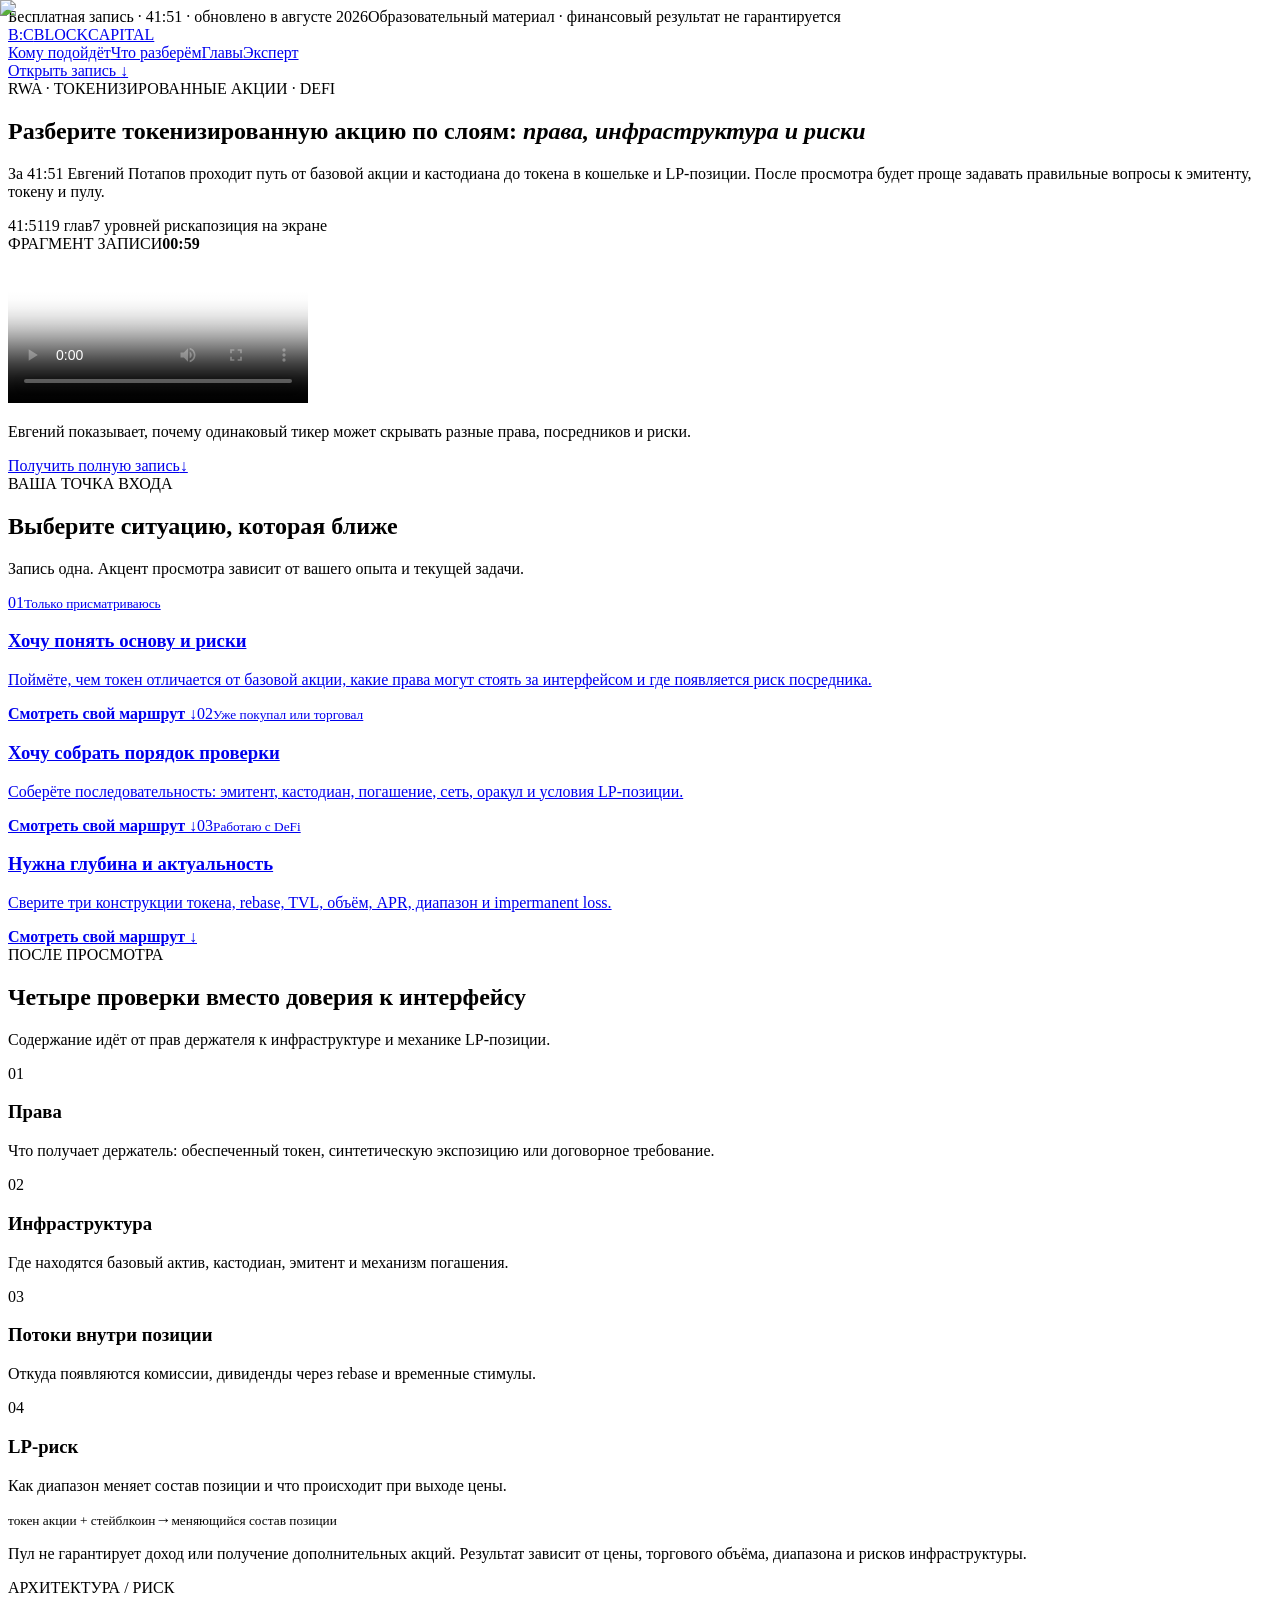
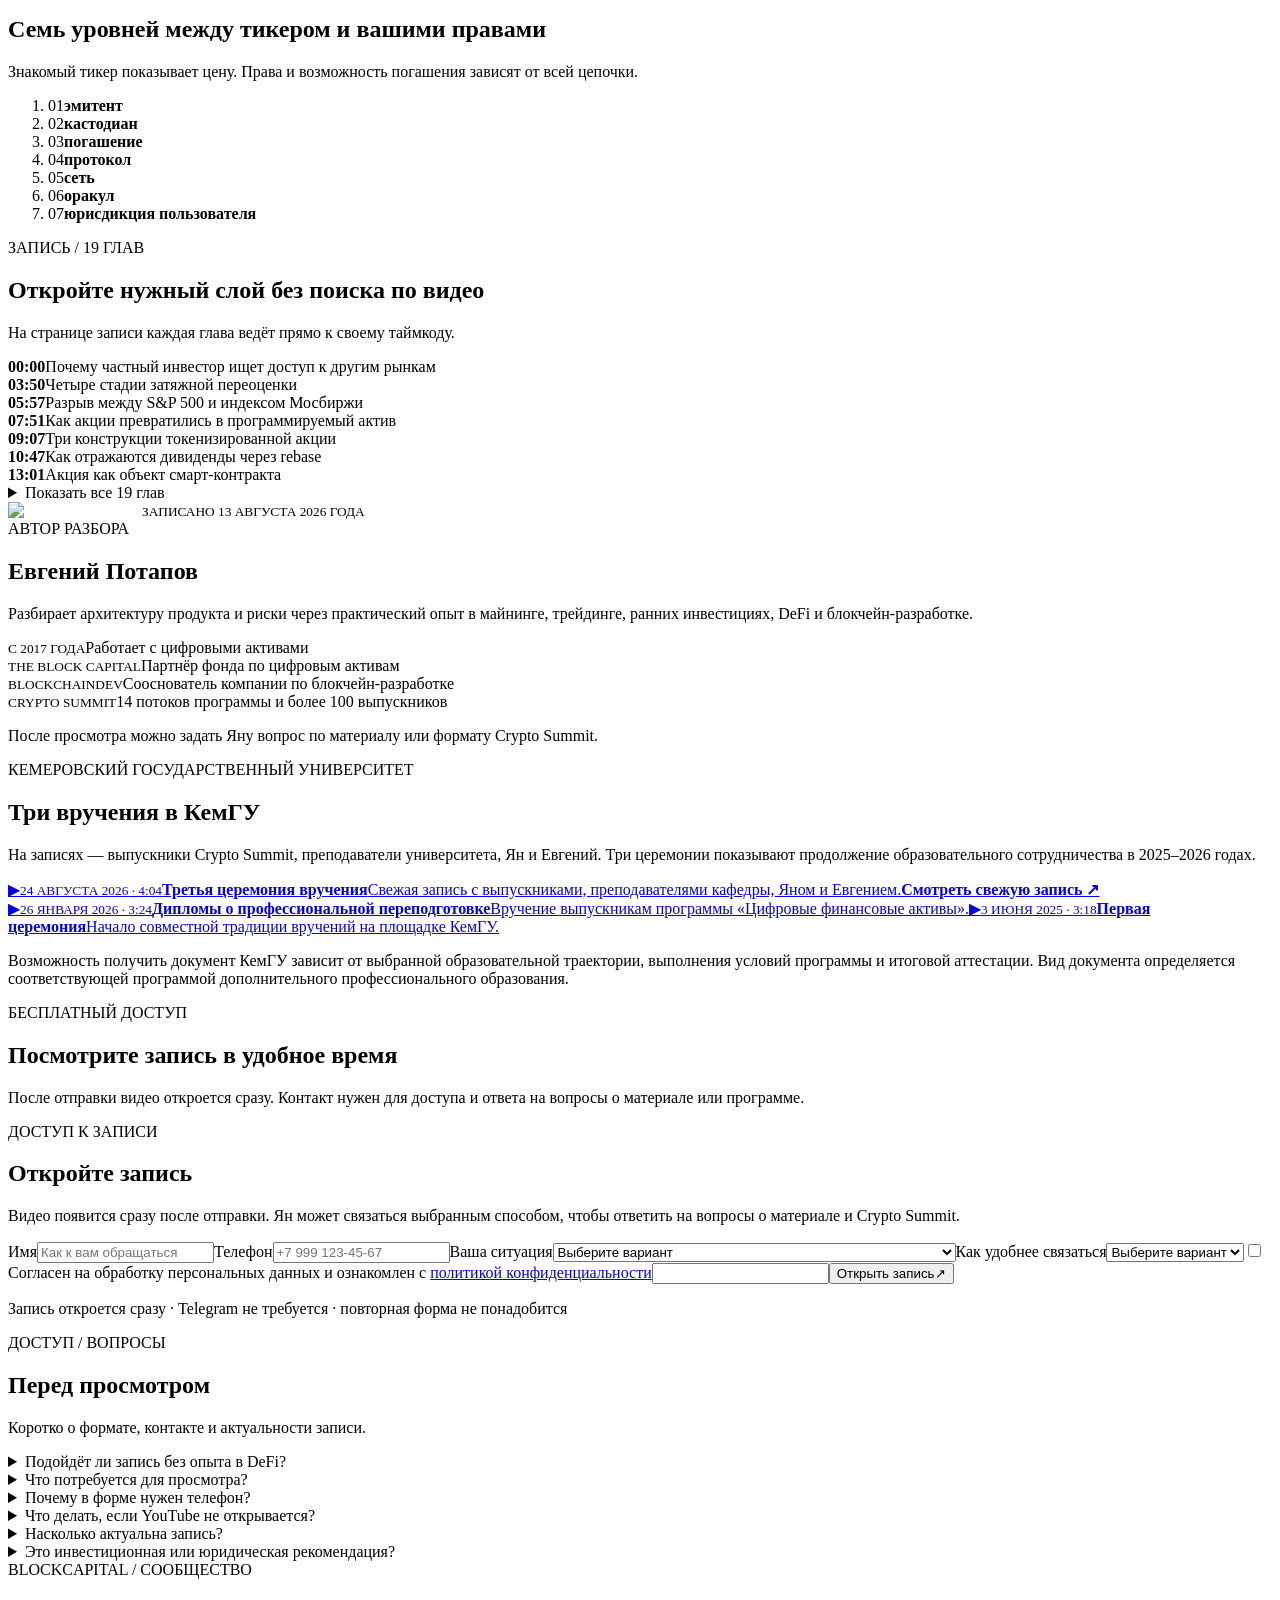
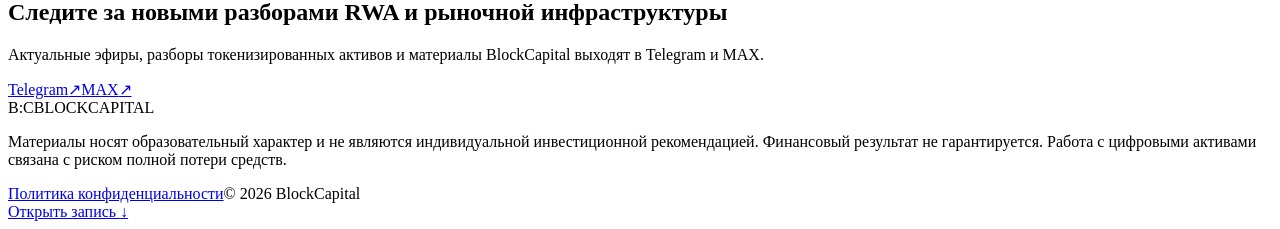
==== commit 71c45fdd: "Publish teaser, cloud replay, and community links" ====
--- a/index.html
+++ b/index.html
@@ -1 +1 @@
-<!DOCTYPE html><html lang="ru"><head><meta charSet="utf-8"/><meta name="viewport" content="width=device-width, initial-scale=1"/><link rel="stylesheet" href="/cs15-rwa/_next/static/chunks/039q-_ya-p8x4.css" data-precedence="next"/><link rel="preload" as="script" fetchPriority="low" href="/cs15-rwa/_next/static/chunks/16zqzdg1n588e.js"/><script src="/cs15-rwa/_next/static/chunks/0d.cghn7.3ue2.js" async=""></script><script src="/cs15-rwa/_next/static/chunks/0m_p1bxtorv5i.js" async=""></script><script src="/cs15-rwa/_next/static/chunks/turbopack-07ec1pyfee95~.js" async=""></script><script src="/cs15-rwa/_next/static/chunks/0g7ewx3bkljg5.js" async=""></script><script src="/cs15-rwa/_next/static/chunks/0d3tkj33oycf2.js" async=""></script><script src="/cs15-rwa/_next/static/chunks/0kql0jqpn_b12.js" async=""></script><title>RWA: права, инфраструктура и риски токенизированных акций</title><meta name="description" content="Запись разбора Евгения Потапова: три конструкции токенизированной акции, инфраструктура, DeFi-пулы и семь уровней риска."/><meta name="robots" content="index, follow"/><meta property="og:title" content="RWA по слоям: права, инфраструктура и риски"/><meta property="og:description" content="41:51 о базовом активе, кастодиане, токене, LP-позиции и семи уровнях риска."/><meta property="og:image" content="https://yanlukashin.github.io/cs15-rwa/og-replay.png"/><meta property="og:image:width" content="1200"/><meta property="og:image:height" content="630"/><meta property="og:image:alt" content="RWA: токенизированные акции и пулы ликвидности"/><meta property="og:type" content="website"/><meta name="twitter:card" content="summary_large_image"/><meta name="twitter:title" content="RWA по слоям: права, инфраструктура и риски"/><meta name="twitter:description" content="Получите чистовую запись разбора Евгения Потапова."/><meta name="twitter:image" content="https://yanlukashin.github.io/cs15-rwa/og-replay.png"/><script src="/cs15-rwa/_next/static/chunks/03~yq9q893hmn.js" noModule=""></script></head><body><div hidden=""><!--$--><!--/$--></div><main><div class="deadline replay-strip"><span>Бесплатная запись · 41:51 · обновлено в августе 2026</span><span class="deadline-date">Образовательный материал · финансовый результат не гарантируется</span></div><nav class="nav shell" aria-label="Главная навигация"><a class="brand" href="#top" aria-label="BlockCapital — наверх"><span class="brand-mark">B:C</span><span>BLOCKCAPITAL</span></a><div class="nav-links"><a href="#segments">Кому подойдёт</a><a href="#inside">Что разберём</a><a href="#chapters">Главы</a><a href="#expert">Эксперт</a></div><a class="nav-cta" href="#access" data-metrika-goal="lead_form_cta_click" data-metrika-legacy-goal="lead_form_scroll" data-metrika-placement="nav">Открыть запись <span aria-hidden="true">↓</span></a></nav><section class="replay-hero shell" id="top"><div class="replay-hero-copy"><div class="eyebrow">RWA · ТОКЕНИЗИРОВАННЫЕ АКЦИИ · DEFI</div><h1>Разберите токенизированную акцию по слоям: <em>права, инфраструктура и риски</em></h1><p>За 41:51 Евгений Потапов проходит путь от базовой акции и кастодиана до токена в кошельке и LP-позиции. После просмотра будет проще задавать правильные вопросы к эмитенту, токену и пулу.</p><div class="replay-proofline" aria-label="Параметры записи"><span>41:51</span><span>19 глав</span><span>7 уровней риска</span><span>позиция на экране</span></div></div><div class="replay-form-wrap" id="access"><div class="lead-card "><div class="lead-card-heading"><span>ДОСТУП К ЗАПИСИ</span><h2>Откройте запись</h2><p>Видео появится сразу после отправки. Ян может связаться выбранным способом, чтобы ответить на вопросы о материале и Crypto Summit.</p></div><ul class="lead-trust" aria-label="Об авторе записи"><li>В цифровых активах с 2017 года</li><li>Партнёр The Block Capital</li><li>Сооснователь BlockchainDev</li><li>14 потоков Crypto Summit · 100+ выпускников</li></ul><form class="lead-form" action="https://docs.google.com/forms/d/e/1FAIpQLScjNJ1AOi6W5T2NmS8Cq79_vSLirDXxcNVOVX635IZ_NVDBYg/formResponse" method="POST"><label><span>Имя</span><input type="text" autoComplete="name" placeholder="Как к вам обращаться" required="" name="entry.2101009105"/></label><label><span>Телефон</span><input type="tel" inputMode="tel" autoComplete="tel" placeholder="+7 999 123-45-67" pattern="[+0-9 ()-]{10,24}" required="" name="entry.1336810910"/></label><label><span>Ваша ситуация</span><select name="entry.714905290" required=""><option value="" disabled="" selected="">Выберите вариант</option><option value="Только присматриваюсь — опыта пока нет">Только присматриваюсь<!-- --> — <!-- -->Хочу понять основу и риски</option><option value="Уже покупал(а) и продавал(а), есть небольшой портфель">Уже покупал или торговал<!-- --> — <!-- -->Хочу собрать порядок проверки</option><option value="Есть опыт в DeFi и/или трейдинге, хочу систематизировать знания">Работаю с DeFi<!-- --> — <!-- -->Нужна глубина и актуальность</option></select></label><label><span>Как удобнее связаться</span><select name="entry.104952516" required=""><option value="" disabled="" selected="">Выберите вариант</option><option value="WhatsApp">WhatsApp</option><option value="Звонок">Звонок</option></select></label><label class="form-consent"><input type="checkbox" required="" name="entry.1939626881" value="Согласен(на) на обработку персональных данных и ознакомлен(а) с политикой конфиденциальности: https://theblockcapital.ru/privacy"/><span>Согласен на обработку персональных данных и ознакомлен с<!-- --> <a href="https://theblockcapital.ru/privacy" target="_blank" rel="noreferrer">политикой конфиденциальности</a></span></label><input type="hidden" name="entry.1990915236" value="RWA replay"/><input type="hidden" name="entry.1373947686" value="RWA_REPLAY_LEAD; version=rwa_v2; direct"/><input class="form-honeypot" type="text" tabindex="-1" autoComplete="off" name="website"/><button class="button lead-submit" type="submit"><span>Открыть запись</span><span aria-hidden="true">↗</span></button></form><p class="lead-security">Запись откроется сразу · Telegram не требуется · повторная форма не понадобится</p></div></div></section><section class="replay-segments" id="segments" data-analytics-view="segment_card_view"><div class="shell"><div class="section-heading split-heading"><span class="section-index light">ВАША ТОЧКА ВХОДА</span><h2>Выберите ситуацию, которая ближе</h2><p>Запись одна. Акцент просмотра зависит от вашего опыта и текущей задачи.</p></div><div class="segment-grid"><a class="segment-card" href="#outcome-rights" data-segment="novice"><span>0<!-- -->1</span><small>Только присматриваюсь</small><h3>Хочу понять основу и риски</h3><p>Поймёте, чем токен отличается от базовой акции, какие права могут стоять за интерфейсом и где появляется риск посредника.</p><strong>Смотреть свой маршрут ↓</strong></a><a class="segment-card" href="#outcome-infrastructure" data-segment="system"><span>0<!-- -->2</span><small>Уже покупал или торговал</small><h3>Хочу собрать порядок проверки</h3><p>Соберёте последовательность: эмитент, кастодиан, погашение, сеть, оракул и условия LP-позиции.</p><strong>Смотреть свой маршрут ↓</strong></a><a class="segment-card" href="#outcome-position" data-segment="advanced"><span>0<!-- -->3</span><small>Работаю с DeFi</small><h3>Нужна глубина и актуальность</h3><p>Сверите три конструкции токена, rebase, TVL, объём, APR, диапазон и impermanent loss.</p><strong>Смотреть свой маршрут ↓</strong></a></div></div></section><section class="replay-outcomes shell" id="inside"><div class="section-heading split-heading"><span class="section-index">ПОСЛЕ ПРОСМОТРА</span><h2>Четыре проверки вместо доверия к интерфейсу</h2><p>Содержание идёт от прав держателя к инфраструктуре и механике LP-позиции.</p></div><div class="outcome-grid replay-outcome-grid"><article id="outcome-rights"><span>01</span><h3>Права</h3><p>Что получает держатель: обеспеченный токен, синтетическую экспозицию или договорное требование.</p></article><article id="outcome-infrastructure"><span>02</span><h3>Инфраструктура</h3><p>Где находятся базовый актив, кастодиан, эмитент и механизм погашения.</p></article><article id="outcome-flows"><span>03</span><h3>Потоки внутри позиции</h3><p>Откуда появляются комиссии, дивиденды через rebase и временные стимулы.</p></article><article id="outcome-position"><span>04</span><h3>LP-риск</h3><p>Как диапазон меняет состав позиции и что происходит при выходе цены.</p><div class="outcome-flow" aria-label="Состав LP-позиции"><small>токен акции + стейблкоин</small><b>→</b><small>меняющийся состав позиции</small></div></article></div><p class="source-note replay-disclaimer">Пул не гарантирует доход или получение дополнительных акций. Результат зависит от цены, торгового объёма, диапазона и рисков инфраструктуры.</p></section><section class="replay-risks"><div class="shell replay-risks-grid"><div><span class="section-index light">АРХИТЕКТУРА / РИСК</span><h2>Семь уровней между тикером и вашими правами</h2><p>Знакомый тикер показывает цену. Права и возможность погашения зависят от всей цепочки.</p></div><ol class="risk-chain"><li><span>0<!-- -->1</span><strong>эмитент</strong></li><li><span>0<!-- -->2</span><strong>кастодиан</strong></li><li><span>0<!-- -->3</span><strong>погашение</strong></li><li><span>0<!-- -->4</span><strong>протокол</strong></li><li><span>0<!-- -->5</span><strong>сеть</strong></li><li><span>0<!-- -->6</span><strong>оракул</strong></li><li><span>0<!-- -->7</span><strong>юрисдикция пользователя</strong></li></ol></div></section><section class="replay-chapters shell" id="chapters"><div class="section-heading split-heading"><span class="section-index">ЗАПИСЬ / 19 ГЛАВ</span><h2>Откройте нужный слой без поиска по видео</h2><p>На странице записи каждая глава ведёт прямо к своему таймкоду.</p></div><div class="chapter-list"><div class="chapter-row"><strong>00:00</strong><span>Почему частный инвестор ищет доступ к другим рынкам</span></div><div class="chapter-row"><strong>03:50</strong><span>Четыре стадии затяжной переоценки</span></div><div class="chapter-row"><strong>05:57</strong><span>Разрыв между S&amp;P 500 и индексом Мосбиржи</span></div><div class="chapter-row"><strong>07:51</strong><span>Как акции превратились в программируемый актив</span></div><div class="chapter-row"><strong>09:07</strong><span>Три конструкции токенизированной акции</span></div><div class="chapter-row"><strong>10:47</strong><span>Как отражаются дивиденды через rebase</span></div><div class="chapter-row"><strong>13:01</strong><span>Акция как объект смарт-контракта</span></div></div><details class="chapter-disclosure"><summary>Показать все 19 глав</summary><div class="chapter-list"><div class="chapter-row"><strong>17:02</strong><span>Три механики внутри одной позиции</span></div><div class="chapter-row"><strong>19:16</strong><span>Семь уровней инфраструктурного риска</span></div><div class="chapter-row"><strong>22:57</strong><span>Практика: собираем LP-позицию</span></div><div class="chapter-row"><strong>23:00</strong><span>Uniswap и инфраструктура Robinhood Chain</span></div><div class="chapter-row"><strong>31:16</strong><span>Сравнение пулов: TVL, объём и APR</span></div><div class="chapter-row"><strong>32:44</strong><span>Выбор пары для демонстрации</span></div><div class="chapter-row"><strong>33:11</strong><span>Контракт токена и размер позиции</span></div><div class="chapter-row"><strong>34:05</strong><span>Обмен и проверка разрешений</span></div><div class="chapter-row"><strong>35:11</strong><span>Результат обмена</span></div><div class="chapter-row"><strong>36:43</strong><span>Настройка диапазона и создание позиции</span></div><div class="chapter-row"><strong>40:46</strong><span>Как поставщик ликвидности получает комиссию</span></div><div class="chapter-row"><strong>41:05</strong><span>Выход из диапазона и impermanent loss</span></div></div></details></section><section class="expert replay-expert" id="expert"><div class="shell expert-grid"><div class="expert-photo"><img alt="Евгений Потапов" loading="lazy" width="1084" height="1650" decoding="async" data-nimg="1" style="color:transparent" src="/cs15-rwa/evgeniy-potapov.png"/><small>ЗАПИСАНО 13 АВГУСТА 2026 ГОДА</small></div><div class="expert-copy"><span class="section-index">АВТОР РАЗБОРА</span><h2>Евгений Потапов</h2><p class="expert-lead">Разбирает архитектуру продукта и риски через практический опыт в майнинге, трейдинге, ранних инвестициях, DeFi и блокчейн-разработке.</p><div class="expert-credentials"><div><small>С 2017 ГОДА</small><span>Работает с цифровыми активами</span></div><div><small>THE BLOCK CAPITAL</small><span>Партнёр фонда по цифровым активам</span></div><div><small>BLOCKCHAINDEV</small><span>Сооснователь компании по блокчейн-разработке</span></div><div><small>CRYPTO SUMMIT</small><span>14 потоков программы и более 100 выпускников</span></div></div><p class="expert-note">После просмотра можно задать Яну вопрос по материалу или формату Crypto Summit.</p></div></div></section><section class="diploma-proof" id="kemgu" data-analytics-view="diploma_proof_view"><div class="shell"><div class="section-heading split-heading"><span class="section-index">КЕМЕРОВСКИЙ ГОСУДАРСТВЕННЫЙ УНИВЕРСИТЕТ</span><h2>Три вручения в КемГУ</h2><p>На записях — выпускники Crypto Summit, преподаватели университета, Ян и Евгений. Три церемонии показывают продолжение образовательного сотрудничества в 2025–2026 годах.</p></div><div class="diploma-grid"><a class="diploma-card diploma-card-main" href="https://www.youtube.com/watch?v=ZXWgJxbdxwY" target="_blank" rel="noreferrer" data-metrika-goal="diploma_video_click" data-metrika-placement="kemgu_2026_08"><span class="diploma-media"><img alt="Участники церемонии вручения в КемГУ в августе 2026 года" loading="lazy" decoding="async" data-nimg="fill" style="position:absolute;height:100%;width:100%;left:0;top:0;right:0;bottom:0;color:transparent" src="/cs15-rwa/diploma-2026-08.jpg"/><span class="diploma-play" aria-hidden="true">▶</span></span><span class="diploma-copy"><small>24 АВГУСТА 2026<!-- --> · <!-- -->4:04</small><strong>Третья церемония вручения</strong><span>Свежая запись с выпускниками, преподавателями кафедры, Яном и Евгением.</span><b>Смотреть свежую запись ↗</b></span></a><div class="diploma-archive"><a class="diploma-card diploma-card-small" href="https://www.youtube.com/watch?v=PVhKm6sStTE" target="_blank" rel="noreferrer" data-metrika-goal="diploma_video_click" data-metrika-placement="kemgu_winter"><span class="diploma-media"><img alt="Дипломы о профессиональной переподготовке" loading="lazy" decoding="async" data-nimg="fill" style="position:absolute;height:100%;width:100%;left:0;top:0;right:0;bottom:0;color:transparent" src="/cs15-rwa/diploma-2026-01.jpg"/><span class="diploma-play" aria-hidden="true">▶</span></span><span class="diploma-copy"><small>26 ЯНВАРЯ 2026<!-- --> · <!-- -->3:24</small><strong>Дипломы о профессиональной переподготовке</strong><span>Вручение выпускникам программы «Цифровые финансовые активы».</span></span></a><a class="diploma-card diploma-card-small" href="https://www.youtube.com/watch?v=ualdeNjdfhU" target="_blank" rel="noreferrer" data-metrika-goal="diploma_video_click" data-metrika-placement="kemgu_first"><span class="diploma-media"><img alt="Первая церемония" loading="lazy" decoding="async" data-nimg="fill" style="position:absolute;height:100%;width:100%;left:0;top:0;right:0;bottom:0;color:transparent" src="/cs15-rwa/diploma-2025.jpg"/><span class="diploma-play" aria-hidden="true">▶</span></span><span class="diploma-copy"><small>3 ИЮНЯ 2025<!-- --> · <!-- -->3:18</small><strong>Первая церемония</strong><span>Начало совместной традиции вручений на площадке КемГУ.</span></span></a></div></div><p class="diploma-note">Возможность получить документ КемГУ зависит от выбранной образовательной траектории, выполнения условий программы и итоговой аттестации. Вид документа определяется соответствующей программой дополнительного профессионального образования.</p></div></section><section class="replay-final" id="access-bottom"><div class="shell replay-final-grid"><div><span class="section-index light">БЕСПЛАТНЫЙ ДОСТУП</span><h2>Посмотрите запись в удобное время</h2><p>После отправки видео откроется сразу. Контакт нужен для доступа и ответа на вопросы о материале или программе.</p></div><div class="lead-card lead-card-compact"><div class="lead-card-heading"><span>ДОСТУП К ЗАПИСИ</span><h2>Откройте запись</h2><p>Видео появится сразу после отправки. Ян может связаться выбранным способом, чтобы ответить на вопросы о материале и Crypto Summit.</p></div><form class="lead-form" action="https://docs.google.com/forms/d/e/1FAIpQLScjNJ1AOi6W5T2NmS8Cq79_vSLirDXxcNVOVX635IZ_NVDBYg/formResponse" method="POST"><label><span>Имя</span><input type="text" autoComplete="name" placeholder="Как к вам обращаться" required="" name="entry.2101009105"/></label><label><span>Телефон</span><input type="tel" inputMode="tel" autoComplete="tel" placeholder="+7 999 123-45-67" pattern="[+0-9 ()-]{10,24}" required="" name="entry.1336810910"/></label><label><span>Ваша ситуация</span><select name="entry.714905290" required=""><option value="" disabled="" selected="">Выберите вариант</option><option value="Только присматриваюсь — опыта пока нет">Только присматриваюсь<!-- --> — <!-- -->Хочу понять основу и риски</option><option value="Уже покупал(а) и продавал(а), есть небольшой портфель">Уже покупал или торговал<!-- --> — <!-- -->Хочу собрать порядок проверки</option><option value="Есть опыт в DeFi и/или трейдинге, хочу систематизировать знания">Работаю с DeFi<!-- --> — <!-- -->Нужна глубина и актуальность</option></select></label><label><span>Как удобнее связаться</span><select name="entry.104952516" required=""><option value="" disabled="" selected="">Выберите вариант</option><option value="WhatsApp">WhatsApp</option><option value="Звонок">Звонок</option></select></label><label class="form-consent"><input type="checkbox" required="" name="entry.1939626881" value="Согласен(на) на обработку персональных данных и ознакомлен(а) с политикой конфиденциальности: https://theblockcapital.ru/privacy"/><span>Согласен на обработку персональных данных и ознакомлен с<!-- --> <a href="https://theblockcapital.ru/privacy" target="_blank" rel="noreferrer">политикой конфиденциальности</a></span></label><input type="hidden" name="entry.1990915236" value="RWA replay"/><input type="hidden" name="entry.1373947686" value="RWA_REPLAY_LEAD; version=rwa_v2; direct"/><input class="form-honeypot" type="text" tabindex="-1" autoComplete="off" name="website"/><button class="button lead-submit" type="submit"><span>Открыть запись</span><span aria-hidden="true">↗</span></button></form><p class="lead-security">Запись откроется сразу · Telegram не требуется · повторная форма не понадобится</p></div></div></section><section class="faq shell"><div class="section-heading split-heading"><span class="section-index">ДОСТУП / ВОПРОСЫ</span><h2>Перед просмотром</h2><p>Коротко о формате, контакте и актуальности записи.</p></div><div class="faq-list"><details><summary>Подойдёт ли запись без опыта в DeFi?</summary><p>Да. Разбор начинается с конструкции токенизированной акции. Практика с пулом идёт после базовой части.</p></details><details><summary>Что потребуется для просмотра?</summary><p>Браузер, около 42 минут и возможность открыть YouTube. Все главы доступны отдельным списком.</p></details><details><summary>Почему в форме нужен телефон?</summary><p>Запись открывается сразу на сайте. Ян может связаться выбранным способом, чтобы ответить на вопросы по материалу и Crypto Summit.</p></details><details><summary>Что делать, если YouTube не открывается?</summary><p>На странице записи есть запасная ссылка. Повторная заявка не потребуется; команда сможет организовать альтернативный доступ по оставленному контакту.</p></details><details><summary>Насколько актуальна запись?</summary><p>Эфир записан 13 августа 2026 года. Условия конкретных продуктов, инфраструктуры и регулирования стоит перепроверять перед решением.</p></details><details><summary>Это инвестиционная или юридическая рекомендация?</summary><p>Нет. Запись объясняет устройство продуктов и риски. Индивидуальные решения зритель принимает самостоятельно.</p></details></div></section><footer class="footer shell"><div class="brand"><span class="brand-mark">B:C</span><span>BLOCKCAPITAL</span></div><p>Материалы носят образовательный характер и не являются индивидуальной инвестиционной рекомендацией. Финансовый результат не гарантируется. Работа с цифровыми активами связана с риском полной потери средств.</p><div class="footer-links"><a href="https://theblockcapital.ru/privacy" target="_blank" rel="noreferrer">Политика конфиденциальности</a><span>© 2026 BlockCapital</span></div></footer><a class="mobile-cta" href="#access" data-metrika-goal="lead_form_cta_click" data-metrika-legacy-goal="lead_form_scroll" data-metrika-placement="mobile_fixed">Открыть запись <span aria-hidden="true">↓</span></a></main><!--$--><!--/$--><noscript><div><img src="https://mc.yandex.ru/watch/111287142" style="position:absolute;left:-9999px" alt=""/></div></noscript><script src="/cs15-rwa/_next/static/chunks/16zqzdg1n588e.js" id="_R_" async=""></script><script>(self.__next_f=self.__next_f||[]).push([0])</script><script>self.__next_f.push([1,"1:\"$Sreact.fragment\"\n2:I[39756,[\"/cs15-rwa/_next/static/chunks/0g7ewx3bkljg5.js\",\"/cs15-rwa/_next/static/chunks/0d3tkj33oycf2.js\"],\"default\"]\n3:I[37457,[\"/cs15-rwa/_next/static/chunks/0g7ewx3bkljg5.js\",\"/cs15-rwa/_next/static/chunks/0d3tkj33oycf2.js\"],\"default\"]\n4:I[79520,[\"/cs15-rwa/_next/static/chunks/0g7ewx3bkljg5.js\",\"/cs15-rwa/_next/static/chunks/0d3tkj33oycf2.js\"],\"\"]\n7:I[21757,[\"/cs15-rwa/_next/static/chunks/0g7ewx3bkljg5.js\",\"/cs15-rwa/_next/static/chunks/0d3tkj33oycf2.js\",\"/cs15-rwa/_next/static/chunks/0kql0jqpn_b12.js\"],\"default\"]\n19:I[68027,[\"/cs15-rwa/_next/static/chunks/0g7ewx3bkljg5.js\",\"/cs15-rwa/_next/static/chunks/0d3tkj33oycf2.js\"],\"default\",1]\n:HL[\"/cs15-rwa/_next/static/chunks/039q-_ya-p8x4.css\",\"style\"]\n5:T618,"])</script><script>self.__next_f.push([1,"\n            (function(m,e,t,r,i,k,a){\n              m[i]=m[i]||function(){(m[i].a=m[i].a||[]).push(arguments)};\n              m[i].l=1*new Date();\n              for (var j=0;j\u003cdocument.scripts.length;j++) {\n                if (document.scripts[j].src===r) return;\n              }\n              k=e.createElement(t),a=e.getElementsByTagName(t)[0],k.async=1,k.src=r,a.parentNode.insertBefore(k,a);\n            })(window,document,'script','https://mc.yandex.ru/metrika/tag.js?id=111287142','ym');\n\n            ym(111287142,'init',{\n              ssr:true,\n              webvisor:true,\n              clickmap:true,\n              ecommerce:'dataLayer',\n              referrer:document.referrer,\n              url:location.href,\n              accurateTrackBounce:true,\n              trackLinks:true\n            });\n\n            document.addEventListener('click',function(event){\n              var target=event.target;\n              var link=target\u0026\u0026target.closest?target.closest('[data-metrika-goal]'):null;\n              if(link\u0026\u0026typeof window.ym==='function'){\n                var placement=link.getAttribute('data-metrika-placement')||'unknown';\n                var params={topic:'rwa',version:'rwa_v2',placement:placement};\n                window.ym(111287142,'reachGoal',link.getAttribute('data-metrika-goal'),params);\n                var legacyGoal=link.getAttribute('data-metrika-legacy-goal');\n                if(legacyGoal){\n                  window.ym(111287142,'reachGoal',legacyGoal,params);\n                }\n              }\n            });\n\n          "])</script><script>self.__next_f.push([1,"6:[\"$\",\"div\",null,{\"children\":[\"$\",\"img\",null,{\"src\":\"https://mc.yandex.ru/watch/111287142\",\"style\":{\"position\":\"absolute\",\"left\":\"-9999px\"},\"alt\":\"\"}]}]\n"])</script><script>self.__next_f.push([1,"0:{\"P\":null,\"c\":[\"\",\"\"],\"q\":\"\",\"i\":false,\"f\":[[[\"\",{\"children\":[\"__PAGE__\",{}]},\"$undefined\",\"$undefined\",16],[[\"$\",\"$1\",\"c\",{\"children\":[[[\"$\",\"link\",\"0\",{\"rel\":\"stylesheet\",\"href\":\"/cs15-rwa/_next/static/chunks/039q-_ya-p8x4.css\",\"precedence\":\"next\",\"crossOrigin\":\"$undefined\",\"nonce\":\"$undefined\"}],[\"$\",\"script\",\"script-0\",{\"src\":\"/cs15-rwa/_next/static/chunks/0g7ewx3bkljg5.js\",\"async\":true,\"nonce\":\"$undefined\"}],[\"$\",\"script\",\"script-1\",{\"src\":\"/cs15-rwa/_next/static/chunks/0d3tkj33oycf2.js\",\"async\":true,\"nonce\":\"$undefined\"}]],[\"$\",\"html\",null,{\"lang\":\"ru\",\"children\":[\"$\",\"body\",null,{\"children\":[[\"$\",\"$L2\",null,{\"parallelRouterKey\":\"children\",\"error\":\"$undefined\",\"errorStyles\":\"$undefined\",\"errorScripts\":\"$undefined\",\"template\":[\"$\",\"$L3\",null,{}],\"templateStyles\":\"$undefined\",\"templateScripts\":\"$undefined\",\"notFound\":[[[\"$\",\"title\",null,{\"children\":\"404: This page could not be found.\"}],[\"$\",\"div\",null,{\"style\":{\"fontFamily\":\"system-ui,\\\"Segoe UI\\\",Roboto,Helvetica,Arial,sans-serif,\\\"Apple Color Emoji\\\",\\\"Segoe UI Emoji\\\"\",\"height\":\"100vh\",\"textAlign\":\"center\",\"display\":\"flex\",\"flexDirection\":\"column\",\"alignItems\":\"center\",\"justifyContent\":\"center\"},\"children\":[\"$\",\"div\",null,{\"children\":[[\"$\",\"style\",null,{\"dangerouslySetInnerHTML\":{\"__html\":\"body{color:#000;background:#fff;margin:0}.next-error-h1{border-right:1px solid rgba(0,0,0,.3)}@media (prefers-color-scheme:dark){body{color:#fff;background:#000}.next-error-h1{border-right:1px solid rgba(255,255,255,.3)}}\"}}],[\"$\",\"h1\",null,{\"className\":\"next-error-h1\",\"style\":{\"display\":\"inline-block\",\"margin\":\"0 20px 0 0\",\"padding\":\"0 23px 0 0\",\"fontSize\":24,\"fontWeight\":500,\"verticalAlign\":\"top\",\"lineHeight\":\"49px\"},\"children\":404}],[\"$\",\"div\",null,{\"style\":{\"display\":\"inline-block\"},\"children\":[\"$\",\"h2\",null,{\"style\":{\"fontSize\":14,\"fontWeight\":400,\"lineHeight\":\"49px\",\"margin\":0},\"children\":\"This page could not be found.\"}]}]]}]}]],[]],\"forbidden\":\"$undefined\",\"unauthorized\":\"$undefined\"}],[\"$\",\"$L4\",null,{\"id\":\"yandex-metrika\",\"strategy\":\"afterInteractive\",\"children\":\"$5\"}],[\"$\",\"noscript\",null,{\"children\":\"$6\"}]]}]}]]}],{\"children\":[[\"$\",\"$1\",\"c\",{\"children\":[[\"$\",\"main\",null,{\"children\":[[\"$\",\"$L7\",null,{}],[\"$\",\"div\",null,{\"className\":\"deadline replay-strip\",\"children\":[[\"$\",\"span\",null,{\"children\":\"Бесплатная запись · 41:51 · обновлено в августе 2026\"}],[\"$\",\"span\",null,{\"className\":\"deadline-date\",\"children\":\"Образовательный материал · финансовый результат не гарантируется\"}]]}],[\"$\",\"nav\",null,{\"className\":\"nav shell\",\"aria-label\":\"Главная навигация\",\"children\":[\"$L8\",\"$L9\",\"$La\"]}],\"$Lb\",\"$Lc\",\"$Ld\",\"$Le\",\"$Lf\",\"$L10\",\"$L11\",\"$L12\",\"$L13\",\"$L14\",\"$L15\"]}],[\"$L16\"],\"$L17\"]}],{},null,false,null]},null,false,null],\"$L18\",false]],\"m\":\"$undefined\",\"G\":[\"$19\",[\"$L1a\"]],\"S\":true,\"h\":null,\"s\":\"$undefined\",\"l\":\"$undefined\",\"p\":\"$undefined\",\"d\":\"$undefined\",\"b\":\"Kg4ysXDMwL6m9D1zNqN8o\"}\n"])</script><script>self.__next_f.push([1,"1b:I[95147,[\"/cs15-rwa/_next/static/chunks/0g7ewx3bkljg5.js\",\"/cs15-rwa/_next/static/chunks/0d3tkj33oycf2.js\",\"/cs15-rwa/_next/static/chunks/0kql0jqpn_b12.js\"],\"default\"]\n1c:I[5500,[\"/cs15-rwa/_next/static/chunks/0g7ewx3bkljg5.js\",\"/cs15-rwa/_next/static/chunks/0d3tkj33oycf2.js\",\"/cs15-rwa/_next/static/chunks/0kql0jqpn_b12.js\"],\"Image\"]\n1d:I[97367,[\"/cs15-rwa/_next/static/chunks/0g7ewx3bkljg5.js\",\"/cs15-rwa/_next/static/chunks/0d3tkj33oycf2.js\"],\"OutletBoundary\"]\n1e:\"$Sreact.suspense\"\n20:I[97367,[\"/cs15-rwa/_next/static/chunks/0g7ewx3bkljg5.js\",\"/cs15-rwa/_next/static/chunks/0d3tkj33oycf2.js\"],\"ViewportBoundary\"]\n22:I[97367,[\"/cs15-rwa/_next/static/chunks/0g7ewx3bkljg5.js\",\"/cs15-rwa/_next/static/chunks/0d3tkj33oycf2.js\"],\"MetadataBoundary\"]\n8:[\"$\",\"a\",null,{\"className\":\"brand\",\"href\":\"#top\",\"aria-label\":\"BlockCapital — наверх\",\"children\":[[\"$\",\"span\",null,{\"className\":\"brand-mark\",\"children\":\"B:C\"}],[\"$\",\"span\",null,{\"children\":\"BLOCKCAPITAL\"}]]}]\n9:[\"$\",\"div\",null,{\"className\":\"nav-links\",\"children\":[[\"$\",\"a\",null,{\"href\":\"#segments\",\"children\":\"Кому подойдёт\"}],[\"$\",\"a\",null,{\"href\":\"#inside\",\"children\":\"Что разберём\"}],[\"$\",\"a\",null,{\"href\":\"#chapters\",\"children\":\"Главы\"}],[\"$\",\"a\",null,{\"href\":\"#expert\",\"children\":\"Эксперт\"}]]}]\na:[\"$\",\"a\",null,{\"className\":\"nav-cta\",\"href\":\"#access\",\"data-metrika-goal\":\"lead_form_cta_click\",\"data-metrika-legacy-goal\":\"lead_form_scroll\",\"data-metrika-placement\":\"nav\",\"children\":[\"Открыть запись \",[\"$\",\"span\",null,{\"aria-hidden\":\"true\",\"children\":\"↓\"}]]}]\nb:[\"$\",\"section\",null,{\"className\":\"replay-hero shell\",\"id\":\"top\",\"children\":[[\"$\",\"div\",null,{\"className\":\"replay-hero-copy\",\"children\":[[\"$\",\"div\",null,{\"className\":\"eyebrow\",\"children\":\"RWA · ТОКЕНИЗИРОВАННЫЕ АКЦИИ · DEFI\"}],[\"$\",\"h1\",null,{\"children\":[\"Разберите токенизированную акцию по слоям: \",[\"$\",\"em\",null,{\"children\":\"права, инфраструктура и риски\"}]]}],[\"$\",\"p\",null,{\"children\":\"За 41:51 Евгений Потапов проходит путь от базовой акции и кастодиана до токена в кошельке и LP-позиции. После просмотра будет проще задавать правильные вопросы к эмитенту, токену и пулу.\"}],[\"$\",\"div\",null,{\"className\":\"replay-proofline\",\"aria-label\":\"Параметры записи\",\"children\":[[\"$\",\"span\",null,{\"children\":\"41:51\"}],[\"$\",\"span\",null,{\"children\":\"19 глав\"}],[\"$\",\"span\",null,{\"children\":\"7 уровней риска\"}],[\"$\",\"span\",null,{\"children\":\"позиция на экране\"}]]}]]}],[\"$\",\"div\",null,{\"className\":\"replay-form-wrap\",\"id\":\"access\",\"children\":[\"$\",\"$L1b\",null,{\"accessHref\":\"/cs15-rwa/watch/\",\"placement\":\"hero\",\"showTrust\":true}]}]]}]\n"])</script><script>self.__next_f.push([1,"c:[\"$\",\"section\",null,{\"className\":\"replay-segments\",\"id\":\"segments\",\"data-analytics-view\":\"segment_card_view\",\"children\":[\"$\",\"div\",null,{\"className\":\"shell\",\"children\":[[\"$\",\"div\",null,{\"className\":\"section-heading split-heading\",\"children\":[[\"$\",\"span\",null,{\"className\":\"section-index light\",\"children\":\"ВАША ТОЧКА ВХОДА\"}],[\"$\",\"h2\",null,{\"children\":\"Выберите ситуацию, которая ближе\"}],[\"$\",\"p\",null,{\"children\":\"Запись одна. Акцент просмотра зависит от вашего опыта и текущей задачи.\"}]]}],[\"$\",\"div\",null,{\"className\":\"segment-grid\",\"children\":[[\"$\",\"a\",\"novice\",{\"className\":\"segment-card\",\"href\":\"#outcome-rights\",\"data-segment\":\"novice\",\"children\":[[\"$\",\"span\",null,{\"children\":[\"0\",1]}],[\"$\",\"small\",null,{\"children\":\"Только присматриваюсь\"}],[\"$\",\"h3\",null,{\"children\":\"Хочу понять основу и риски\"}],[\"$\",\"p\",null,{\"children\":\"Поймёте, чем токен отличается от базовой акции, какие права могут стоять за интерфейсом и где появляется риск посредника.\"}],[\"$\",\"strong\",null,{\"children\":\"Смотреть свой маршрут ↓\"}]]}],[\"$\",\"a\",\"system\",{\"className\":\"segment-card\",\"href\":\"#outcome-infrastructure\",\"data-segment\":\"system\",\"children\":[[\"$\",\"span\",null,{\"children\":[\"0\",2]}],[\"$\",\"small\",null,{\"children\":\"Уже покупал или торговал\"}],[\"$\",\"h3\",null,{\"children\":\"Хочу собрать порядок проверки\"}],[\"$\",\"p\",null,{\"children\":\"Соберёте последовательность: эмитент, кастодиан, погашение, сеть, оракул и условия LP-позиции.\"}],[\"$\",\"strong\",null,{\"children\":\"Смотреть свой маршрут ↓\"}]]}],[\"$\",\"a\",\"advanced\",{\"className\":\"segment-card\",\"href\":\"#outcome-position\",\"data-segment\":\"advanced\",\"children\":[[\"$\",\"span\",null,{\"children\":[\"0\",3]}],[\"$\",\"small\",null,{\"children\":\"Работаю с DeFi\"}],[\"$\",\"h3\",null,{\"children\":\"Нужна глубина и актуальность\"}],[\"$\",\"p\",null,{\"children\":\"Сверите три конструкции токена, rebase, TVL, объём, APR, диапазон и impermanent loss.\"}],[\"$\",\"strong\",null,{\"children\":\"Смотреть свой маршрут ↓\"}]]}]]}]]}]}]\n"])</script><script>self.__next_f.push([1,"d:[\"$\",\"section\",null,{\"className\":\"replay-outcomes shell\",\"id\":\"inside\",\"children\":[[\"$\",\"div\",null,{\"className\":\"section-heading split-heading\",\"children\":[[\"$\",\"span\",null,{\"className\":\"section-index\",\"children\":\"ПОСЛЕ ПРОСМОТРА\"}],[\"$\",\"h2\",null,{\"children\":\"Четыре проверки вместо доверия к интерфейсу\"}],[\"$\",\"p\",null,{\"children\":\"Содержание идёт от прав держателя к инфраструктуре и механике LP-позиции.\"}]]}],[\"$\",\"div\",null,{\"className\":\"outcome-grid replay-outcome-grid\",\"children\":[[\"$\",\"article\",\"outcome-rights\",{\"id\":\"outcome-rights\",\"children\":[[\"$\",\"span\",null,{\"children\":\"01\"}],[\"$\",\"h3\",null,{\"children\":\"Права\"}],[\"$\",\"p\",null,{\"children\":\"Что получает держатель: обеспеченный токен, синтетическую экспозицию или договорное требование.\"}],null]}],[\"$\",\"article\",\"outcome-infrastructure\",{\"id\":\"outcome-infrastructure\",\"children\":[[\"$\",\"span\",null,{\"children\":\"02\"}],[\"$\",\"h3\",null,{\"children\":\"Инфраструктура\"}],[\"$\",\"p\",null,{\"children\":\"Где находятся базовый актив, кастодиан, эмитент и механизм погашения.\"}],null]}],[\"$\",\"article\",\"outcome-flows\",{\"id\":\"outcome-flows\",\"children\":[[\"$\",\"span\",null,{\"children\":\"03\"}],[\"$\",\"h3\",null,{\"children\":\"Потоки внутри позиции\"}],[\"$\",\"p\",null,{\"children\":\"Откуда появляются комиссии, дивиденды через rebase и временные стимулы.\"}],null]}],[\"$\",\"article\",\"outcome-position\",{\"id\":\"outcome-position\",\"children\":[[\"$\",\"span\",null,{\"children\":\"04\"}],[\"$\",\"h3\",null,{\"children\":\"LP-риск\"}],[\"$\",\"p\",null,{\"children\":\"Как диапазон меняет состав позиции и что происходит при выходе цены.\"}],[\"$\",\"div\",null,{\"className\":\"outcome-flow\",\"aria-label\":\"Состав LP-позиции\",\"children\":[[\"$\",\"small\",null,{\"children\":\"токен акции + стейблкоин\"}],[\"$\",\"b\",null,{\"children\":\"→\"}],[\"$\",\"small\",null,{\"children\":\"меняющийся состав позиции\"}]]}]]}]]}],[\"$\",\"p\",null,{\"className\":\"source-note replay-disclaimer\",\"children\":\"Пул не гарантирует доход или получение дополнительных акций. Результат зависит от цены, торгового объёма, диапазона и рисков инфраструктуры.\"}]]}]\n"])</script><script>self.__next_f.push([1,"e:[\"$\",\"section\",null,{\"className\":\"replay-risks\",\"children\":[\"$\",\"div\",null,{\"className\":\"shell replay-risks-grid\",\"children\":[[\"$\",\"div\",null,{\"children\":[[\"$\",\"span\",null,{\"className\":\"section-index light\",\"children\":\"АРХИТЕКТУРА / РИСК\"}],[\"$\",\"h2\",null,{\"children\":\"Семь уровней между тикером и вашими правами\"}],[\"$\",\"p\",null,{\"children\":\"Знакомый тикер показывает цену. Права и возможность погашения зависят от всей цепочки.\"}]]}],[\"$\",\"ol\",null,{\"className\":\"risk-chain\",\"children\":[[\"$\",\"li\",\"эмитент\",{\"children\":[[\"$\",\"span\",null,{\"children\":[\"0\",1]}],[\"$\",\"strong\",null,{\"children\":\"эмитент\"}]]}],[\"$\",\"li\",\"кастодиан\",{\"children\":[[\"$\",\"span\",null,{\"children\":[\"0\",2]}],[\"$\",\"strong\",null,{\"children\":\"кастодиан\"}]]}],[\"$\",\"li\",\"погашение\",{\"children\":[[\"$\",\"span\",null,{\"children\":[\"0\",3]}],[\"$\",\"strong\",null,{\"children\":\"погашение\"}]]}],[\"$\",\"li\",\"протокол\",{\"children\":[[\"$\",\"span\",null,{\"children\":[\"0\",4]}],[\"$\",\"strong\",null,{\"children\":\"протокол\"}]]}],[\"$\",\"li\",\"сеть\",{\"children\":[[\"$\",\"span\",null,{\"children\":[\"0\",5]}],[\"$\",\"strong\",null,{\"children\":\"сеть\"}]]}],[\"$\",\"li\",\"оракул\",{\"children\":[[\"$\",\"span\",null,{\"children\":[\"0\",6]}],[\"$\",\"strong\",null,{\"children\":\"оракул\"}]]}],[\"$\",\"li\",\"юрисдикция пользователя\",{\"children\":[[\"$\",\"span\",null,{\"children\":[\"0\",7]}],[\"$\",\"strong\",null,{\"children\":\"юрисдикция пользователя\"}]]}]]}]]}]}]\n"])</script><script>self.__next_f.push([1,"f:[\"$\",\"section\",null,{\"className\":\"replay-chapters shell\",\"id\":\"chapters\",\"children\":[[\"$\",\"div\",null,{\"className\":\"section-heading split-heading\",\"children\":[[\"$\",\"span\",null,{\"className\":\"section-index\",\"children\":\"ЗАПИСЬ / 19 ГЛАВ\"}],[\"$\",\"h2\",null,{\"children\":\"Откройте нужный слой без поиска по видео\"}],[\"$\",\"p\",null,{\"children\":\"На странице записи каждая глава ведёт прямо к своему таймкоду.\"}]]}],[\"$\",\"div\",null,{\"className\":\"chapter-list\",\"children\":[[\"$\",\"div\",\"00:00\",{\"className\":\"chapter-row\",\"children\":[[\"$\",\"strong\",null,{\"children\":\"00:00\"}],[\"$\",\"span\",null,{\"children\":\"Почему частный инвестор ищет доступ к другим рынкам\"}]]}],[\"$\",\"div\",\"03:50\",{\"className\":\"chapter-row\",\"children\":[[\"$\",\"strong\",null,{\"children\":\"03:50\"}],[\"$\",\"span\",null,{\"children\":\"Четыре стадии затяжной переоценки\"}]]}],[\"$\",\"div\",\"05:57\",{\"className\":\"chapter-row\",\"children\":[[\"$\",\"strong\",null,{\"children\":\"05:57\"}],[\"$\",\"span\",null,{\"children\":\"Разрыв между S\u0026P 500 и индексом Мосбиржи\"}]]}],[\"$\",\"div\",\"07:51\",{\"className\":\"chapter-row\",\"children\":[[\"$\",\"strong\",null,{\"children\":\"07:51\"}],[\"$\",\"span\",null,{\"children\":\"Как акции превратились в программируемый актив\"}]]}],[\"$\",\"div\",\"09:07\",{\"className\":\"chapter-row\",\"children\":[[\"$\",\"strong\",null,{\"children\":\"09:07\"}],[\"$\",\"span\",null,{\"children\":\"Три конструкции токенизированной акции\"}]]}],[\"$\",\"div\",\"10:47\",{\"className\":\"chapter-row\",\"children\":[[\"$\",\"strong\",null,{\"children\":\"10:47\"}],[\"$\",\"span\",null,{\"children\":\"Как отражаются дивиденды через rebase\"}]]}],[\"$\",\"div\",\"13:01\",{\"className\":\"chapter-row\",\"children\":[[\"$\",\"strong\",null,{\"children\":\"13:01\"}],[\"$\",\"span\",null,{\"children\":\"Акция как объект смарт-контракта\"}]]}]]}],[\"$\",\"details\",null,{\"className\":\"chapter-disclosure\",\"children\":[[\"$\",\"summary\",null,{\"children\":\"Показать все 19 глав\"}],[\"$\",\"div\",null,{\"className\":\"chapter-list\",\"children\":[[\"$\",\"div\",\"17:02\",{\"className\":\"chapter-row\",\"children\":[[\"$\",\"strong\",null,{\"children\":\"17:02\"}],[\"$\",\"span\",null,{\"children\":\"Три механики внутри одной позиции\"}]]}],[\"$\",\"div\",\"19:16\",{\"className\":\"chapter-row\",\"children\":[[\"$\",\"strong\",null,{\"children\":\"19:16\"}],[\"$\",\"span\",null,{\"children\":\"Семь уровней инфраструктурного риска\"}]]}],[\"$\",\"div\",\"22:57\",{\"className\":\"chapter-row\",\"children\":[[\"$\",\"strong\",null,{\"children\":\"22:57\"}],[\"$\",\"span\",null,{\"children\":\"Практика: собираем LP-позицию\"}]]}],[\"$\",\"div\",\"23:00\",{\"className\":\"chapter-row\",\"children\":[[\"$\",\"strong\",null,{\"children\":\"23:00\"}],[\"$\",\"span\",null,{\"children\":\"Uniswap и инфраструктура Robinhood Chain\"}]]}],[\"$\",\"div\",\"31:16\",{\"className\":\"chapter-row\",\"children\":[[\"$\",\"strong\",null,{\"children\":\"31:16\"}],[\"$\",\"span\",null,{\"children\":\"Сравнение пулов: TVL, объём и APR\"}]]}],[\"$\",\"div\",\"32:44\",{\"className\":\"chapter-row\",\"children\":[[\"$\",\"strong\",null,{\"children\":\"32:44\"}],[\"$\",\"span\",null,{\"children\":\"Выбор пары для демонстрации\"}]]}],[\"$\",\"div\",\"33:11\",{\"className\":\"chapter-row\",\"children\":[[\"$\",\"strong\",null,{\"children\":\"33:11\"}],[\"$\",\"span\",null,{\"children\":\"Контракт токена и размер позиции\"}]]}],[\"$\",\"div\",\"34:05\",{\"className\":\"chapter-row\",\"children\":[[\"$\",\"strong\",null,{\"children\":\"34:05\"}],[\"$\",\"span\",null,{\"children\":\"Обмен и проверка разрешений\"}]]}],[\"$\",\"div\",\"35:11\",{\"className\":\"chapter-row\",\"children\":[[\"$\",\"strong\",null,{\"children\":\"35:11\"}],[\"$\",\"span\",null,{\"children\":\"Результат обмена\"}]]}],[\"$\",\"div\",\"36:43\",{\"className\":\"chapter-row\",\"children\":[[\"$\",\"strong\",null,{\"children\":\"36:43\"}],[\"$\",\"span\",null,{\"children\":\"Настройка диапазона и создание позиции\"}]]}],[\"$\",\"div\",\"40:46\",{\"className\":\"chapter-row\",\"children\":[[\"$\",\"strong\",null,{\"children\":\"40:46\"}],[\"$\",\"span\",null,{\"children\":\"Как поставщик ликвидности получает комиссию\"}]]}],[\"$\",\"div\",\"41:05\",{\"className\":\"chapter-row\",\"children\":[[\"$\",\"strong\",null,{\"children\":\"41:05\"}],[\"$\",\"span\",null,{\"children\":\"Выход из диапазона и impermanent loss\"}]]}]]}]]}]]}]\n"])</script><script>self.__next_f.push([1,"10:[\"$\",\"section\",null,{\"className\":\"expert replay-expert\",\"id\":\"expert\",\"children\":[\"$\",\"div\",null,{\"className\":\"shell expert-grid\",\"children\":[[\"$\",\"div\",null,{\"className\":\"expert-photo\",\"children\":[[\"$\",\"$L1c\",null,{\"src\":\"/cs15-rwa/evgeniy-potapov.png\",\"alt\":\"Евгений Потапов\",\"width\":1084,\"height\":1650,\"sizes\":\"(max-width: 720px) calc(100vw - 36px), (max-width: 1100px) 330px, 420px\"}],[\"$\",\"small\",null,{\"children\":\"ЗАПИСАНО 13 АВГУСТА 2026 ГОДА\"}]]}],[\"$\",\"div\",null,{\"className\":\"expert-copy\",\"children\":[[\"$\",\"span\",null,{\"className\":\"section-index\",\"children\":\"АВТОР РАЗБОРА\"}],[\"$\",\"h2\",null,{\"children\":\"Евгений Потапов\"}],[\"$\",\"p\",null,{\"className\":\"expert-lead\",\"children\":\"Разбирает архитектуру продукта и риски через практический опыт в майнинге, трейдинге, ранних инвестициях, DeFi и блокчейн-разработке.\"}],[\"$\",\"div\",null,{\"className\":\"expert-credentials\",\"children\":[[\"$\",\"div\",null,{\"children\":[[\"$\",\"small\",null,{\"children\":\"С 2017 ГОДА\"}],[\"$\",\"span\",null,{\"children\":\"Работает с цифровыми активами\"}]]}],[\"$\",\"div\",null,{\"children\":[[\"$\",\"small\",null,{\"children\":\"THE BLOCK CAPITAL\"}],[\"$\",\"span\",null,{\"children\":\"Партнёр фонда по цифровым активам\"}]]}],[\"$\",\"div\",null,{\"children\":[[\"$\",\"small\",null,{\"children\":\"BLOCKCHAINDEV\"}],[\"$\",\"span\",null,{\"children\":\"Сооснователь компании по блокчейн-разработке\"}]]}],[\"$\",\"div\",null,{\"children\":[[\"$\",\"small\",null,{\"children\":\"CRYPTO SUMMIT\"}],[\"$\",\"span\",null,{\"children\":\"14 потоков программы и более 100 выпускников\"}]]}]]}],[\"$\",\"p\",null,{\"className\":\"expert-note\",\"children\":\"После просмотра можно задать Яну вопрос по материалу или формату Crypto Summit.\"}]]}]]}]}]\n"])</script><script>self.__next_f.push([1,"11:[\"$\",\"section\",null,{\"className\":\"diploma-proof\",\"id\":\"kemgu\",\"data-analytics-view\":\"diploma_proof_view\",\"children\":[\"$\",\"div\",null,{\"className\":\"shell\",\"children\":[[\"$\",\"div\",null,{\"className\":\"section-heading split-heading\",\"children\":[[\"$\",\"span\",null,{\"className\":\"section-index\",\"children\":\"КЕМЕРОВСКИЙ ГОСУДАРСТВЕННЫЙ УНИВЕРСИТЕТ\"}],[\"$\",\"h2\",null,{\"children\":\"Три вручения в КемГУ\"}],[\"$\",\"p\",null,{\"children\":\"На записях — выпускники Crypto Summit, преподаватели университета, Ян и Евгений. Три церемонии показывают продолжение образовательного сотрудничества в 2025–2026 годах.\"}]]}],[\"$\",\"div\",null,{\"className\":\"diploma-grid\",\"children\":[[\"$\",\"a\",null,{\"className\":\"diploma-card diploma-card-main\",\"href\":\"https://www.youtube.com/watch?v=ZXWgJxbdxwY\",\"target\":\"_blank\",\"rel\":\"noreferrer\",\"data-metrika-goal\":\"diploma_video_click\",\"data-metrika-placement\":\"kemgu_2026_08\",\"children\":[[\"$\",\"span\",null,{\"className\":\"diploma-media\",\"children\":[[\"$\",\"$L1c\",null,{\"src\":\"/cs15-rwa/diploma-2026-08.jpg\",\"alt\":\"Участники церемонии вручения в КемГУ в августе 2026 года\",\"fill\":true,\"sizes\":\"(max-width: 900px) calc(100vw - 36px), 62vw\"}],[\"$\",\"span\",null,{\"className\":\"diploma-play\",\"aria-hidden\":\"true\",\"children\":\"▶\"}]]}],[\"$\",\"span\",null,{\"className\":\"diploma-copy\",\"children\":[[\"$\",\"small\",null,{\"children\":[\"24 АВГУСТА 2026\",\" · \",\"4:04\"]}],[\"$\",\"strong\",null,{\"children\":\"Третья церемония вручения\"}],[\"$\",\"span\",null,{\"children\":\"Свежая запись с выпускниками, преподавателями кафедры, Яном и Евгением.\"}],[\"$\",\"b\",null,{\"children\":\"Смотреть свежую запись ↗\"}]]}]]}],[\"$\",\"div\",null,{\"className\":\"diploma-archive\",\"children\":[[\"$\",\"a\",\"winter\",{\"className\":\"diploma-card diploma-card-small\",\"href\":\"https://www.youtube.com/watch?v=PVhKm6sStTE\",\"target\":\"_blank\",\"rel\":\"noreferrer\",\"data-metrika-goal\":\"diploma_video_click\",\"data-metrika-placement\":\"kemgu_winter\",\"children\":[[\"$\",\"span\",null,{\"className\":\"diploma-media\",\"children\":[[\"$\",\"$L1c\",null,{\"src\":\"/cs15-rwa/diploma-2026-01.jpg\",\"alt\":\"Дипломы о профессиональной переподготовке\",\"fill\":true,\"sizes\":\"(max-width: 900px) calc(100vw - 36px), 32vw\"}],[\"$\",\"span\",null,{\"className\":\"diploma-play\",\"aria-hidden\":\"true\",\"children\":\"▶\"}]]}],[\"$\",\"span\",null,{\"className\":\"diploma-copy\",\"children\":[[\"$\",\"small\",null,{\"children\":[\"26 ЯНВАРЯ 2026\",\" · \",\"3:24\"]}],[\"$\",\"strong\",null,{\"children\":\"Дипломы о профессиональной переподготовке\"}],[\"$\",\"span\",null,{\"children\":\"Вручение выпускникам программы «Цифровые финансовые активы».\"}]]}]]}],[\"$\",\"a\",\"first\",{\"className\":\"diploma-card diploma-card-small\",\"href\":\"https://www.youtube.com/watch?v=ualdeNjdfhU\",\"target\":\"_blank\",\"rel\":\"noreferrer\",\"data-metrika-goal\":\"diploma_video_click\",\"data-metrika-placement\":\"kemgu_first\",\"children\":[[\"$\",\"span\",null,{\"className\":\"diploma-media\",\"children\":[[\"$\",\"$L1c\",null,{\"src\":\"/cs15-rwa/diploma-2025.jpg\",\"alt\":\"Первая церемония\",\"fill\":true,\"sizes\":\"(max-width: 900px) calc(100vw - 36px), 32vw\"}],[\"$\",\"span\",null,{\"className\":\"diploma-play\",\"aria-hidden\":\"true\",\"children\":\"▶\"}]]}],[\"$\",\"span\",null,{\"className\":\"diploma-copy\",\"children\":[[\"$\",\"small\",null,{\"children\":[\"3 ИЮНЯ 2025\",\" · \",\"3:18\"]}],[\"$\",\"strong\",null,{\"children\":\"Первая церемония\"}],[\"$\",\"span\",null,{\"children\":\"Начало совместной традиции вручений на площадке КемГУ.\"}]]}]]}]]}]]}],[\"$\",\"p\",null,{\"className\":\"diploma-note\",\"children\":\"Возможность получить документ КемГУ зависит от выбранной образовательной траектории, выполнения условий программы и итоговой аттестации. Вид документа определяется соответствующей программой дополнительного профессионального образования.\"}]]}]}]\n"])</script><script>self.__next_f.push([1,"12:[\"$\",\"section\",null,{\"className\":\"replay-final\",\"id\":\"access-bottom\",\"children\":[\"$\",\"div\",null,{\"className\":\"shell replay-final-grid\",\"children\":[[\"$\",\"div\",null,{\"children\":[[\"$\",\"span\",null,{\"className\":\"section-index light\",\"children\":\"БЕСПЛАТНЫЙ ДОСТУП\"}],[\"$\",\"h2\",null,{\"children\":\"Посмотрите запись в удобное время\"}],[\"$\",\"p\",null,{\"children\":\"После отправки видео откроется сразу. Контакт нужен для доступа и ответа на вопросы о материале или программе.\"}]]}],[\"$\",\"$L1b\",null,{\"accessHref\":\"/cs15-rwa/watch/\",\"placement\":\"final\",\"compact\":true}]]}]}]\n"])</script><script>self.__next_f.push([1,"13:[\"$\",\"section\",null,{\"className\":\"faq shell\",\"children\":[[\"$\",\"div\",null,{\"className\":\"section-heading split-heading\",\"children\":[[\"$\",\"span\",null,{\"className\":\"section-index\",\"children\":\"ДОСТУП / ВОПРОСЫ\"}],[\"$\",\"h2\",null,{\"children\":\"Перед просмотром\"}],[\"$\",\"p\",null,{\"children\":\"Коротко о формате, контакте и актуальности записи.\"}]]}],[\"$\",\"div\",null,{\"className\":\"faq-list\",\"children\":[[\"$\",\"details\",null,{\"children\":[[\"$\",\"summary\",null,{\"children\":\"Подойдёт ли запись без опыта в DeFi?\"}],[\"$\",\"p\",null,{\"children\":\"Да. Разбор начинается с конструкции токенизированной акции. Практика с пулом идёт после базовой части.\"}]]}],[\"$\",\"details\",null,{\"children\":[[\"$\",\"summary\",null,{\"children\":\"Что потребуется для просмотра?\"}],[\"$\",\"p\",null,{\"children\":\"Браузер, около 42 минут и возможность открыть YouTube. Все главы доступны отдельным списком.\"}]]}],[\"$\",\"details\",null,{\"children\":[[\"$\",\"summary\",null,{\"children\":\"Почему в форме нужен телефон?\"}],[\"$\",\"p\",null,{\"children\":\"Запись открывается сразу на сайте. Ян может связаться выбранным способом, чтобы ответить на вопросы по материалу и Crypto Summit.\"}]]}],[\"$\",\"details\",null,{\"children\":[[\"$\",\"summary\",null,{\"children\":\"Что делать, если YouTube не открывается?\"}],[\"$\",\"p\",null,{\"children\":\"На странице записи есть запасная ссылка. Повторная заявка не потребуется; команда сможет организовать альтернативный доступ по оставленному контакту.\"}]]}],[\"$\",\"details\",null,{\"children\":[[\"$\",\"summary\",null,{\"children\":\"Насколько актуальна запись?\"}],[\"$\",\"p\",null,{\"children\":\"Эфир записан 13 августа 2026 года. Условия конкретных продуктов, инфраструктуры и регулирования стоит перепроверять перед решением.\"}]]}],[\"$\",\"details\",null,{\"children\":[[\"$\",\"summary\",null,{\"children\":\"Это инвестиционная или юридическая рекомендация?\"}],[\"$\",\"p\",null,{\"children\":\"Нет. Запись объясняет устройство продуктов и риски. Индивидуальные решения зритель принимает самостоятельно.\"}]]}]]}]]}]\n"])</script><script>self.__next_f.push([1,"14:[\"$\",\"footer\",null,{\"className\":\"footer shell\",\"children\":[[\"$\",\"div\",null,{\"className\":\"brand\",\"children\":[[\"$\",\"span\",null,{\"className\":\"brand-mark\",\"children\":\"B:C\"}],[\"$\",\"span\",null,{\"children\":\"BLOCKCAPITAL\"}]]}],[\"$\",\"p\",null,{\"children\":\"Материалы носят образовательный характер и не являются индивидуальной инвестиционной рекомендацией. Финансовый результат не гарантируется. Работа с цифровыми активами связана с риском полной потери средств.\"}],[\"$\",\"div\",null,{\"className\":\"footer-links\",\"children\":[[\"$\",\"a\",null,{\"href\":\"https://theblockcapital.ru/privacy\",\"target\":\"_blank\",\"rel\":\"noreferrer\",\"children\":\"Политика конфиденциальности\"}],[\"$\",\"span\",null,{\"children\":\"© 2026 BlockCapital\"}]]}]]}]\n15:[\"$\",\"a\",null,{\"className\":\"mobile-cta\",\"href\":\"#access\",\"data-metrika-goal\":\"lead_form_cta_click\",\"data-metrika-legacy-goal\":\"lead_form_scroll\",\"data-metrika-placement\":\"mobile_fixed\",\"children\":[\"Открыть запись \",[\"$\",\"span\",null,{\"aria-hidden\":\"true\",\"children\":\"↓\"}]]}]\n16:[\"$\",\"script\",\"script-0\",{\"src\":\"/cs15-rwa/_next/static/chunks/0kql0jqpn_b12.js\",\"async\":true,\"nonce\":\"$undefined\"}]\n17:[\"$\",\"$L1d\",null,{\"children\":[\"$\",\"$1e\",null,{\"name\":\"Next.MetadataOutlet\",\"children\":\"$@1f\"}]}]\n18:[\"$\",\"$1\",\"h\",{\"children\":[null,[\"$\",\"$L20\",null,{\"children\":\"$L21\"}],[\"$\",\"div\",null,{\"hidden\":true,\"children\":[\"$\",\"$L22\",null,{\"children\":[\"$\",\"$1e\",null,{\"name\":\"Next.Metadata\",\"children\":\"$L23\"}]}]}],null]}]\n1a:[\"$\",\"link\",\"0\",{\"rel\":\"stylesheet\",\"href\":\"/cs15-rwa/_next/static/chunks/039q-_ya-p8x4.css\",\"precedence\":\"next\",\"crossOrigin\":\"$undefined\",\"nonce\":\"$undefined\"}]\n"])</script><script>self.__next_f.push([1,"21:[[\"$\",\"meta\",\"0\",{\"charSet\":\"utf-8\"}],[\"$\",\"meta\",\"1\",{\"name\":\"viewport\",\"content\":\"width=device-width, initial-scale=1\"}]]\n"])</script><script>self.__next_f.push([1,"1f:null\n23:[[\"$\",\"title\",\"0\",{\"children\":\"RWA: права, инфраструктура и риски токенизированных акций\"}],[\"$\",\"meta\",\"1\",{\"name\":\"description\",\"content\":\"Запись разбора Евгения Потапова: три конструкции токенизированной акции, инфраструктура, DeFi-пулы и семь уровней риска.\"}],[\"$\",\"meta\",\"2\",{\"name\":\"robots\",\"content\":\"index, follow\"}],[\"$\",\"meta\",\"3\",{\"property\":\"og:title\",\"content\":\"RWA по слоям: права, инфраструктура и риски\"}],[\"$\",\"meta\",\"4\",{\"property\":\"og:description\",\"content\":\"41:51 о базовом активе, кастодиане, токене, LP-позиции и семи уровнях риска.\"}],[\"$\",\"meta\",\"5\",{\"property\":\"og:image\",\"content\":\"https://yanlukashin.github.io/cs15-rwa/og-replay.png\"}],[\"$\",\"meta\",\"6\",{\"property\":\"og:image:width\",\"content\":\"1200\"}],[\"$\",\"meta\",\"7\",{\"property\":\"og:image:height\",\"content\":\"630\"}],[\"$\",\"meta\",\"8\",{\"property\":\"og:image:alt\",\"content\":\"RWA: токенизированные акции и пулы ликвидности\"}],[\"$\",\"meta\",\"9\",{\"property\":\"og:type\",\"content\":\"website\"}],[\"$\",\"meta\",\"10\",{\"name\":\"twitter:card\",\"content\":\"summary_large_image\"}],[\"$\",\"meta\",\"11\",{\"name\":\"twitter:title\",\"content\":\"RWA по слоям: права, инфраструктура и риски\"}],[\"$\",\"meta\",\"12\",{\"name\":\"twitter:description\",\"content\":\"Получите чистовую запись разбора Евгения Потапова.\"}],[\"$\",\"meta\",\"13\",{\"name\":\"twitter:image\",\"content\":\"https://yanlukashin.github.io/cs15-rwa/og-replay.png\"}]]\n"])</script></body></html>+<!DOCTYPE html><html lang="ru"><head><meta charSet="utf-8"/><meta name="viewport" content="width=device-width, initial-scale=1"/><link rel="stylesheet" href="/cs15-rwa/_next/static/chunks/0wnio3f55kreo.css" data-precedence="next"/><link rel="preload" as="script" fetchPriority="low" href="/cs15-rwa/_next/static/chunks/16zqzdg1n588e.js"/><script src="/cs15-rwa/_next/static/chunks/0d.cghn7.3ue2.js" async=""></script><script src="/cs15-rwa/_next/static/chunks/0m_p1bxtorv5i.js" async=""></script><script src="/cs15-rwa/_next/static/chunks/turbopack-07ec1pyfee95~.js" async=""></script><script src="/cs15-rwa/_next/static/chunks/0g7ewx3bkljg5.js" async=""></script><script src="/cs15-rwa/_next/static/chunks/0d3tkj33oycf2.js" async=""></script><script src="/cs15-rwa/_next/static/chunks/0m4u8dxp.33s8.js" async=""></script><title>RWA: права, инфраструктура и риски токенизированных акций</title><meta name="description" content="Запись разбора Евгения Потапова: три конструкции токенизированной акции, инфраструктура, DeFi-пулы и семь уровней риска."/><meta name="robots" content="index, follow"/><meta property="og:title" content="RWA по слоям: права, инфраструктура и риски"/><meta property="og:description" content="41:51 о базовом активе, кастодиане, токене, LP-позиции и семи уровнях риска."/><meta property="og:image" content="https://yanlukashin.github.io/cs15-rwa/og-replay.png"/><meta property="og:image:width" content="1200"/><meta property="og:image:height" content="630"/><meta property="og:image:alt" content="RWA: токенизированные акции и пулы ликвидности"/><meta property="og:type" content="website"/><meta name="twitter:card" content="summary_large_image"/><meta name="twitter:title" content="RWA по слоям: права, инфраструктура и риски"/><meta name="twitter:description" content="Получите чистовую запись разбора Евгения Потапова."/><meta name="twitter:image" content="https://yanlukashin.github.io/cs15-rwa/og-replay.png"/><script src="/cs15-rwa/_next/static/chunks/03~yq9q893hmn.js" noModule=""></script></head><body><div hidden=""><!--$--><!--/$--></div><main><div class="deadline replay-strip"><span>Бесплатная запись · 41:51 · обновлено в августе 2026</span><span class="deadline-date">Образовательный материал · финансовый результат не гарантируется</span></div><nav class="nav shell" aria-label="Главная навигация"><a class="brand" href="#top" aria-label="BlockCapital — наверх"><span class="brand-mark">B:C</span><span>BLOCKCAPITAL</span></a><div class="nav-links"><a href="#segments">Кому подойдёт</a><a href="#inside">Что разберём</a><a href="#chapters">Главы</a><a href="#expert">Эксперт</a></div><a class="nav-cta" href="#access" data-metrika-goal="lead_form_cta_click" data-metrika-legacy-goal="lead_form_scroll" data-metrika-placement="nav">Открыть запись <span aria-hidden="true">↓</span></a></nav><section class="replay-hero shell" id="top"><div class="replay-hero-copy"><div class="eyebrow">RWA · ТОКЕНИЗИРОВАННЫЕ АКЦИИ · DEFI</div><h1>Разберите токенизированную акцию по слоям: <em>права, инфраструктура и риски</em></h1><p>За 41:51 Евгений Потапов проходит путь от базовой акции и кастодиана до токена в кошельке и LP-позиции. После просмотра будет проще задавать правильные вопросы к эмитенту, токену и пулу.</p><div class="replay-proofline" aria-label="Параметры записи"><span>41:51</span><span>19 глав</span><span>7 уровней риска</span><span>позиция на экране</span></div></div><div class="teaser-card"><div class="teaser-label"><span>ФРАГМЕНТ ЗАПИСИ</span><strong>00:59</strong></div><div class="teaser-frame"><video controls="" playsInline="" preload="metadata" poster="/cs15-rwa/rwa-teaser-poster.jpg"><source src="https://storage.yandexcloud.net/blockcapital-replay-media/teasers/rwa-three-structures-v1.mp4" type="video/mp4"/><track kind="captions" src="/cs15-rwa/rwa-teaser.ru.vtt" srcLang="ru" label="Русские субтитры" default=""/></video></div><p>Евгений показывает, почему одинаковый тикер может скрывать разные права, посредников и риски.</p><a class="button teaser-cta" href="#access"><span>Получить полную запись</span><span aria-hidden="true">↓</span></a></div></section><section class="replay-segments" id="segments" data-analytics-view="segment_card_view"><div class="shell"><div class="section-heading split-heading"><span class="section-index light">ВАША ТОЧКА ВХОДА</span><h2>Выберите ситуацию, которая ближе</h2><p>Запись одна. Акцент просмотра зависит от вашего опыта и текущей задачи.</p></div><div class="segment-grid"><a class="segment-card" href="#outcome-rights" data-segment="novice"><span>0<!-- -->1</span><small>Только присматриваюсь</small><h3>Хочу понять основу и риски</h3><p>Поймёте, чем токен отличается от базовой акции, какие права могут стоять за интерфейсом и где появляется риск посредника.</p><strong>Смотреть свой маршрут ↓</strong></a><a class="segment-card" href="#outcome-infrastructure" data-segment="system"><span>0<!-- -->2</span><small>Уже покупал или торговал</small><h3>Хочу собрать порядок проверки</h3><p>Соберёте последовательность: эмитент, кастодиан, погашение, сеть, оракул и условия LP-позиции.</p><strong>Смотреть свой маршрут ↓</strong></a><a class="segment-card" href="#outcome-position" data-segment="advanced"><span>0<!-- -->3</span><small>Работаю с DeFi</small><h3>Нужна глубина и актуальность</h3><p>Сверите три конструкции токена, rebase, TVL, объём, APR, диапазон и impermanent loss.</p><strong>Смотреть свой маршрут ↓</strong></a></div></div></section><section class="replay-outcomes shell" id="inside"><div class="section-heading split-heading"><span class="section-index">ПОСЛЕ ПРОСМОТРА</span><h2>Четыре проверки вместо доверия к интерфейсу</h2><p>Содержание идёт от прав держателя к инфраструктуре и механике LP-позиции.</p></div><div class="outcome-grid replay-outcome-grid"><article id="outcome-rights"><span>01</span><h3>Права</h3><p>Что получает держатель: обеспеченный токен, синтетическую экспозицию или договорное требование.</p></article><article id="outcome-infrastructure"><span>02</span><h3>Инфраструктура</h3><p>Где находятся базовый актив, кастодиан, эмитент и механизм погашения.</p></article><article id="outcome-flows"><span>03</span><h3>Потоки внутри позиции</h3><p>Откуда появляются комиссии, дивиденды через rebase и временные стимулы.</p></article><article id="outcome-position"><span>04</span><h3>LP-риск</h3><p>Как диапазон меняет состав позиции и что происходит при выходе цены.</p><div class="outcome-flow" aria-label="Состав LP-позиции"><small>токен акции + стейблкоин</small><b>→</b><small>меняющийся состав позиции</small></div></article></div><p class="source-note replay-disclaimer">Пул не гарантирует доход или получение дополнительных акций. Результат зависит от цены, торгового объёма, диапазона и рисков инфраструктуры.</p></section><section class="replay-risks"><div class="shell replay-risks-grid"><div><span class="section-index light">АРХИТЕКТУРА / РИСК</span><h2>Семь уровней между тикером и вашими правами</h2><p>Знакомый тикер показывает цену. Права и возможность погашения зависят от всей цепочки.</p></div><ol class="risk-chain"><li><span>0<!-- -->1</span><strong>эмитент</strong></li><li><span>0<!-- -->2</span><strong>кастодиан</strong></li><li><span>0<!-- -->3</span><strong>погашение</strong></li><li><span>0<!-- -->4</span><strong>протокол</strong></li><li><span>0<!-- -->5</span><strong>сеть</strong></li><li><span>0<!-- -->6</span><strong>оракул</strong></li><li><span>0<!-- -->7</span><strong>юрисдикция пользователя</strong></li></ol></div></section><section class="replay-chapters shell" id="chapters"><div class="section-heading split-heading"><span class="section-index">ЗАПИСЬ / 19 ГЛАВ</span><h2>Откройте нужный слой без поиска по видео</h2><p>На странице записи каждая глава ведёт прямо к своему таймкоду.</p></div><div class="chapter-list"><div class="chapter-row"><strong>00:00</strong><span>Почему частный инвестор ищет доступ к другим рынкам</span></div><div class="chapter-row"><strong>03:50</strong><span>Четыре стадии затяжной переоценки</span></div><div class="chapter-row"><strong>05:57</strong><span>Разрыв между S&amp;P 500 и индексом Мосбиржи</span></div><div class="chapter-row"><strong>07:51</strong><span>Как акции превратились в программируемый актив</span></div><div class="chapter-row"><strong>09:07</strong><span>Три конструкции токенизированной акции</span></div><div class="chapter-row"><strong>10:47</strong><span>Как отражаются дивиденды через rebase</span></div><div class="chapter-row"><strong>13:01</strong><span>Акция как объект смарт-контракта</span></div></div><details class="chapter-disclosure"><summary>Показать все 19 глав</summary><div class="chapter-list"><div class="chapter-row"><strong>17:02</strong><span>Три механики внутри одной позиции</span></div><div class="chapter-row"><strong>19:16</strong><span>Семь уровней инфраструктурного риска</span></div><div class="chapter-row"><strong>22:57</strong><span>Практика: собираем LP-позицию</span></div><div class="chapter-row"><strong>23:00</strong><span>Uniswap и инфраструктура Robinhood Chain</span></div><div class="chapter-row"><strong>31:16</strong><span>Сравнение пулов: TVL, объём и APR</span></div><div class="chapter-row"><strong>32:44</strong><span>Выбор пары для демонстрации</span></div><div class="chapter-row"><strong>33:11</strong><span>Контракт токена и размер позиции</span></div><div class="chapter-row"><strong>34:05</strong><span>Обмен и проверка разрешений</span></div><div class="chapter-row"><strong>35:11</strong><span>Результат обмена</span></div><div class="chapter-row"><strong>36:43</strong><span>Настройка диапазона и создание позиции</span></div><div class="chapter-row"><strong>40:46</strong><span>Как поставщик ликвидности получает комиссию</span></div><div class="chapter-row"><strong>41:05</strong><span>Выход из диапазона и impermanent loss</span></div></div></details></section><section class="expert replay-expert" id="expert"><div class="shell expert-grid"><div class="expert-photo"><img alt="Евгений Потапов" loading="lazy" width="1084" height="1650" decoding="async" data-nimg="1" style="color:transparent" src="/cs15-rwa/evgeniy-potapov.png"/><small>ЗАПИСАНО 13 АВГУСТА 2026 ГОДА</small></div><div class="expert-copy"><span class="section-index">АВТОР РАЗБОРА</span><h2>Евгений Потапов</h2><p class="expert-lead">Разбирает архитектуру продукта и риски через практический опыт в майнинге, трейдинге, ранних инвестициях, DeFi и блокчейн-разработке.</p><div class="expert-credentials"><div><small>С 2017 ГОДА</small><span>Работает с цифровыми активами</span></div><div><small>THE BLOCK CAPITAL</small><span>Партнёр фонда по цифровым активам</span></div><div><small>BLOCKCHAINDEV</small><span>Сооснователь компании по блокчейн-разработке</span></div><div><small>CRYPTO SUMMIT</small><span>14 потоков программы и более 100 выпускников</span></div></div><p class="expert-note">После просмотра можно задать Яну вопрос по материалу или формату Crypto Summit.</p></div></div></section><section class="diploma-proof" id="kemgu" data-analytics-view="diploma_proof_view"><div class="shell"><div class="section-heading split-heading"><span class="section-index">КЕМЕРОВСКИЙ ГОСУДАРСТВЕННЫЙ УНИВЕРСИТЕТ</span><h2>Три вручения в КемГУ</h2><p>На записях — выпускники Crypto Summit, преподаватели университета, Ян и Евгений. Три церемонии показывают продолжение образовательного сотрудничества в 2025–2026 годах.</p></div><div class="diploma-grid"><a class="diploma-card diploma-card-main" href="https://www.youtube.com/watch?v=ZXWgJxbdxwY" target="_blank" rel="noreferrer" data-metrika-goal="diploma_video_click" data-metrika-placement="kemgu_2026_08"><span class="diploma-media"><img alt="Участники церемонии вручения в КемГУ в августе 2026 года" loading="lazy" decoding="async" data-nimg="fill" style="position:absolute;height:100%;width:100%;left:0;top:0;right:0;bottom:0;color:transparent" src="/cs15-rwa/diploma-2026-08.jpg"/><span class="diploma-play" aria-hidden="true">▶</span></span><span class="diploma-copy"><small>24 АВГУСТА 2026<!-- --> · <!-- -->4:04</small><strong>Третья церемония вручения</strong><span>Свежая запись с выпускниками, преподавателями кафедры, Яном и Евгением.</span><b>Смотреть свежую запись ↗</b></span></a><div class="diploma-archive"><a class="diploma-card diploma-card-small" href="https://www.youtube.com/watch?v=PVhKm6sStTE" target="_blank" rel="noreferrer" data-metrika-goal="diploma_video_click" data-metrika-placement="kemgu_winter"><span class="diploma-media"><img alt="Дипломы о профессиональной переподготовке" loading="lazy" decoding="async" data-nimg="fill" style="position:absolute;height:100%;width:100%;left:0;top:0;right:0;bottom:0;color:transparent" src="/cs15-rwa/diploma-2026-01.jpg"/><span class="diploma-play" aria-hidden="true">▶</span></span><span class="diploma-copy"><small>26 ЯНВАРЯ 2026<!-- --> · <!-- -->3:24</small><strong>Дипломы о профессиональной переподготовке</strong><span>Вручение выпускникам программы «Цифровые финансовые активы».</span></span></a><a class="diploma-card diploma-card-small" href="https://www.youtube.com/watch?v=ualdeNjdfhU" target="_blank" rel="noreferrer" data-metrika-goal="diploma_video_click" data-metrika-placement="kemgu_first"><span class="diploma-media"><img alt="Первая церемония" loading="lazy" decoding="async" data-nimg="fill" style="position:absolute;height:100%;width:100%;left:0;top:0;right:0;bottom:0;color:transparent" src="/cs15-rwa/diploma-2025.jpg"/><span class="diploma-play" aria-hidden="true">▶</span></span><span class="diploma-copy"><small>3 ИЮНЯ 2025<!-- --> · <!-- -->3:18</small><strong>Первая церемония</strong><span>Начало совместной традиции вручений на площадке КемГУ.</span></span></a></div></div><p class="diploma-note">Возможность получить документ КемГУ зависит от выбранной образовательной траектории, выполнения условий программы и итоговой аттестации. Вид документа определяется соответствующей программой дополнительного профессионального образования.</p></div></section><section class="replay-final" id="access"><div class="shell replay-final-grid"><div><span class="section-index light">БЕСПЛАТНЫЙ ДОСТУП</span><h2>Посмотрите запись в удобное время</h2><p>После отправки видео откроется сразу. Контакт нужен для доступа и ответа на вопросы о материале или программе.</p></div><div class="lead-card lead-card-compact"><div class="lead-card-heading"><span>ДОСТУП К ЗАПИСИ</span><h2>Откройте запись</h2><p>Видео появится сразу после отправки. Ян может связаться выбранным способом, чтобы ответить на вопросы о материале и Crypto Summit.</p></div><form class="lead-form" action="https://docs.google.com/forms/d/e/1FAIpQLScjNJ1AOi6W5T2NmS8Cq79_vSLirDXxcNVOVX635IZ_NVDBYg/formResponse" method="POST"><label><span>Имя</span><input type="text" autoComplete="name" placeholder="Как к вам обращаться" required="" name="entry.2101009105"/></label><label><span>Телефон</span><input type="tel" inputMode="tel" autoComplete="tel" placeholder="+7 999 123-45-67" pattern="[+0-9 ()-]{10,24}" required="" name="entry.1336810910"/></label><label><span>Ваша ситуация</span><select name="entry.714905290" required=""><option value="" disabled="" selected="">Выберите вариант</option><option value="Только присматриваюсь — опыта пока нет">Только присматриваюсь<!-- --> — <!-- -->Хочу понять основу и риски</option><option value="Уже покупал(а) и продавал(а), есть небольшой портфель">Уже покупал или торговал<!-- --> — <!-- -->Хочу собрать порядок проверки</option><option value="Есть опыт в DeFi и/или трейдинге, хочу систематизировать знания">Работаю с DeFi<!-- --> — <!-- -->Нужна глубина и актуальность</option></select></label><label><span>Как удобнее связаться</span><select name="entry.104952516" required=""><option value="" disabled="" selected="">Выберите вариант</option><option value="WhatsApp">WhatsApp</option><option value="Звонок">Звонок</option></select></label><label class="form-consent"><input type="checkbox" required="" name="entry.1939626881" value="Согласен(на) на обработку персональных данных и ознакомлен(а) с политикой конфиденциальности: https://theblockcapital.ru/privacy"/><span>Согласен на обработку персональных данных и ознакомлен с<!-- --> <a href="https://theblockcapital.ru/privacy" target="_blank" rel="noreferrer">политикой конфиденциальности</a></span></label><input type="hidden" name="entry.1990915236" value="RWA replay"/><input type="hidden" name="entry.1373947686" value="RWA_REPLAY_LEAD; version=rwa_v2; direct"/><input class="form-honeypot" type="text" tabindex="-1" autoComplete="off" name="website"/><button class="button lead-submit" type="submit"><span>Открыть запись</span><span aria-hidden="true">↗</span></button></form><p class="lead-security">Запись откроется сразу · Telegram не требуется · повторная форма не понадобится</p></div></div></section><section class="faq shell"><div class="section-heading split-heading"><span class="section-index">ДОСТУП / ВОПРОСЫ</span><h2>Перед просмотром</h2><p>Коротко о формате, контакте и актуальности записи.</p></div><div class="faq-list"><details><summary>Подойдёт ли запись без опыта в DeFi?</summary><p>Да. Разбор начинается с конструкции токенизированной акции. Практика с пулом идёт после базовой части.</p></details><details><summary>Что потребуется для просмотра?</summary><p>Браузер, около 42 минут и возможность открыть YouTube. Все главы доступны отдельным списком.</p></details><details><summary>Почему в форме нужен телефон?</summary><p>Запись открывается сразу на сайте. Ян может связаться выбранным способом, чтобы ответить на вопросы по материалу и Crypto Summit.</p></details><details><summary>Что делать, если YouTube не открывается?</summary><p>На странице записи есть запасная ссылка. Повторная заявка не потребуется; команда сможет организовать альтернативный доступ по оставленному контакту.</p></details><details><summary>Насколько актуальна запись?</summary><p>Эфир записан 13 августа 2026 года. Условия конкретных продуктов, инфраструктуры и регулирования стоит перепроверять перед решением.</p></details><details><summary>Это инвестиционная или юридическая рекомендация?</summary><p>Нет. Запись объясняет устройство продуктов и риски. Индивидуальные решения зритель принимает самостоятельно.</p></details></div></section><section class="community-banner shell" aria-label="Каналы BlockCapital"><div class="community-banner-copy"><span class="section-index">BLOCKCAPITAL / СООБЩЕСТВО</span><h2>Следите за новыми разборами RWA и рыночной инфраструктуры</h2><p>Актуальные эфиры, разборы токенизированных активов и материалы BlockCapital выходят в Telegram и MAX.</p></div><div class="community-actions"><a href="https://t.me/+LiCJxFbiWsYyOWJi" target="_blank" rel="noreferrer"><span>Telegram</span><span aria-hidden="true">↗</span></a><a href="https://max.ru/id4205431647_biz" target="_blank" rel="noreferrer"><span>MAX</span><span aria-hidden="true">↗</span></a></div></section><footer class="footer shell"><div class="brand"><span class="brand-mark">B:C</span><span>BLOCKCAPITAL</span></div><p>Материалы носят образовательный характер и не являются индивидуальной инвестиционной рекомендацией. Финансовый результат не гарантируется. Работа с цифровыми активами связана с риском полной потери средств.</p><div class="footer-links"><a href="https://theblockcapital.ru/privacy" target="_blank" rel="noreferrer">Политика конфиденциальности</a><span>© 2026 BlockCapital</span></div></footer><a class="mobile-cta" href="#access" data-metrika-goal="lead_form_cta_click" data-metrika-legacy-goal="lead_form_scroll" data-metrika-placement="mobile_fixed">Открыть запись <span aria-hidden="true">↓</span></a></main><!--$--><!--/$--><noscript><div><img src="https://mc.yandex.ru/watch/111287142" style="position:absolute;left:-9999px" alt=""/></div></noscript><script src="/cs15-rwa/_next/static/chunks/16zqzdg1n588e.js" id="_R_" async=""></script><script>(self.__next_f=self.__next_f||[]).push([0])</script><script>self.__next_f.push([1,"1:\"$Sreact.fragment\"\n2:I[39756,[\"/cs15-rwa/_next/static/chunks/0g7ewx3bkljg5.js\",\"/cs15-rwa/_next/static/chunks/0d3tkj33oycf2.js\"],\"default\"]\n3:I[37457,[\"/cs15-rwa/_next/static/chunks/0g7ewx3bkljg5.js\",\"/cs15-rwa/_next/static/chunks/0d3tkj33oycf2.js\"],\"default\"]\n4:I[79520,[\"/cs15-rwa/_next/static/chunks/0g7ewx3bkljg5.js\",\"/cs15-rwa/_next/static/chunks/0d3tkj33oycf2.js\"],\"\"]\n7:I[21757,[\"/cs15-rwa/_next/static/chunks/0g7ewx3bkljg5.js\",\"/cs15-rwa/_next/static/chunks/0d3tkj33oycf2.js\",\"/cs15-rwa/_next/static/chunks/0m4u8dxp.33s8.js\"],\"default\"]\n1a:I[68027,[\"/cs15-rwa/_next/static/chunks/0g7ewx3bkljg5.js\",\"/cs15-rwa/_next/static/chunks/0d3tkj33oycf2.js\"],\"default\",1]\n:HL[\"/cs15-rwa/_next/static/chunks/0wnio3f55kreo.css\",\"style\"]\n5:T618,"])</script><script>self.__next_f.push([1,"\n            (function(m,e,t,r,i,k,a){\n              m[i]=m[i]||function(){(m[i].a=m[i].a||[]).push(arguments)};\n              m[i].l=1*new Date();\n              for (var j=0;j\u003cdocument.scripts.length;j++) {\n                if (document.scripts[j].src===r) return;\n              }\n              k=e.createElement(t),a=e.getElementsByTagName(t)[0],k.async=1,k.src=r,a.parentNode.insertBefore(k,a);\n            })(window,document,'script','https://mc.yandex.ru/metrika/tag.js?id=111287142','ym');\n\n            ym(111287142,'init',{\n              ssr:true,\n              webvisor:true,\n              clickmap:true,\n              ecommerce:'dataLayer',\n              referrer:document.referrer,\n              url:location.href,\n              accurateTrackBounce:true,\n              trackLinks:true\n            });\n\n            document.addEventListener('click',function(event){\n              var target=event.target;\n              var link=target\u0026\u0026target.closest?target.closest('[data-metrika-goal]'):null;\n              if(link\u0026\u0026typeof window.ym==='function'){\n                var placement=link.getAttribute('data-metrika-placement')||'unknown';\n                var params={topic:'rwa',version:'rwa_v2',placement:placement};\n                window.ym(111287142,'reachGoal',link.getAttribute('data-metrika-goal'),params);\n                var legacyGoal=link.getAttribute('data-metrika-legacy-goal');\n                if(legacyGoal){\n                  window.ym(111287142,'reachGoal',legacyGoal,params);\n                }\n              }\n            });\n\n          "])</script><script>self.__next_f.push([1,"6:[\"$\",\"div\",null,{\"children\":[\"$\",\"img\",null,{\"src\":\"https://mc.yandex.ru/watch/111287142\",\"style\":{\"position\":\"absolute\",\"left\":\"-9999px\"},\"alt\":\"\"}]}]\n"])</script><script>self.__next_f.push([1,"0:{\"P\":null,\"c\":[\"\",\"\"],\"q\":\"\",\"i\":false,\"f\":[[[\"\",{\"children\":[\"__PAGE__\",{}]},\"$undefined\",\"$undefined\",16],[[\"$\",\"$1\",\"c\",{\"children\":[[[\"$\",\"link\",\"0\",{\"rel\":\"stylesheet\",\"href\":\"/cs15-rwa/_next/static/chunks/0wnio3f55kreo.css\",\"precedence\":\"next\",\"crossOrigin\":\"$undefined\",\"nonce\":\"$undefined\"}],[\"$\",\"script\",\"script-0\",{\"src\":\"/cs15-rwa/_next/static/chunks/0g7ewx3bkljg5.js\",\"async\":true,\"nonce\":\"$undefined\"}],[\"$\",\"script\",\"script-1\",{\"src\":\"/cs15-rwa/_next/static/chunks/0d3tkj33oycf2.js\",\"async\":true,\"nonce\":\"$undefined\"}]],[\"$\",\"html\",null,{\"lang\":\"ru\",\"children\":[\"$\",\"body\",null,{\"children\":[[\"$\",\"$L2\",null,{\"parallelRouterKey\":\"children\",\"error\":\"$undefined\",\"errorStyles\":\"$undefined\",\"errorScripts\":\"$undefined\",\"template\":[\"$\",\"$L3\",null,{}],\"templateStyles\":\"$undefined\",\"templateScripts\":\"$undefined\",\"notFound\":[[[\"$\",\"title\",null,{\"children\":\"404: This page could not be found.\"}],[\"$\",\"div\",null,{\"style\":{\"fontFamily\":\"system-ui,\\\"Segoe UI\\\",Roboto,Helvetica,Arial,sans-serif,\\\"Apple Color Emoji\\\",\\\"Segoe UI Emoji\\\"\",\"height\":\"100vh\",\"textAlign\":\"center\",\"display\":\"flex\",\"flexDirection\":\"column\",\"alignItems\":\"center\",\"justifyContent\":\"center\"},\"children\":[\"$\",\"div\",null,{\"children\":[[\"$\",\"style\",null,{\"dangerouslySetInnerHTML\":{\"__html\":\"body{color:#000;background:#fff;margin:0}.next-error-h1{border-right:1px solid rgba(0,0,0,.3)}@media (prefers-color-scheme:dark){body{color:#fff;background:#000}.next-error-h1{border-right:1px solid rgba(255,255,255,.3)}}\"}}],[\"$\",\"h1\",null,{\"className\":\"next-error-h1\",\"style\":{\"display\":\"inline-block\",\"margin\":\"0 20px 0 0\",\"padding\":\"0 23px 0 0\",\"fontSize\":24,\"fontWeight\":500,\"verticalAlign\":\"top\",\"lineHeight\":\"49px\"},\"children\":404}],[\"$\",\"div\",null,{\"style\":{\"display\":\"inline-block\"},\"children\":[\"$\",\"h2\",null,{\"style\":{\"fontSize\":14,\"fontWeight\":400,\"lineHeight\":\"49px\",\"margin\":0},\"children\":\"This page could not be found.\"}]}]]}]}]],[]],\"forbidden\":\"$undefined\",\"unauthorized\":\"$undefined\"}],[\"$\",\"$L4\",null,{\"id\":\"yandex-metrika\",\"strategy\":\"afterInteractive\",\"children\":\"$5\"}],[\"$\",\"noscript\",null,{\"children\":\"$6\"}]]}]}]]}],{\"children\":[[\"$\",\"$1\",\"c\",{\"children\":[[\"$\",\"main\",null,{\"children\":[[\"$\",\"$L7\",null,{}],[\"$\",\"div\",null,{\"className\":\"deadline replay-strip\",\"children\":[[\"$\",\"span\",null,{\"children\":\"Бесплатная запись · 41:51 · обновлено в августе 2026\"}],[\"$\",\"span\",null,{\"className\":\"deadline-date\",\"children\":\"Образовательный материал · финансовый результат не гарантируется\"}]]}],[\"$\",\"nav\",null,{\"className\":\"nav shell\",\"aria-label\":\"Главная навигация\",\"children\":[\"$L8\",\"$L9\",\"$La\"]}],\"$Lb\",\"$Lc\",\"$Ld\",\"$Le\",\"$Lf\",\"$L10\",\"$L11\",\"$L12\",\"$L13\",\"$L14\",\"$L15\",\"$L16\"]}],[\"$L17\"],\"$L18\"]}],{},null,false,null]},null,false,null],\"$L19\",false]],\"m\":\"$undefined\",\"G\":[\"$1a\",[\"$L1b\"]],\"S\":true,\"h\":null,\"s\":\"$undefined\",\"l\":\"$undefined\",\"p\":\"$undefined\",\"d\":\"$undefined\",\"b\":\"0iHCkT_dFXerB8-0khUo5\"}\n"])</script><script>self.__next_f.push([1,"1c:I[20348,[\"/cs15-rwa/_next/static/chunks/0g7ewx3bkljg5.js\",\"/cs15-rwa/_next/static/chunks/0d3tkj33oycf2.js\",\"/cs15-rwa/_next/static/chunks/0m4u8dxp.33s8.js\"],\"default\"]\n1d:I[5500,[\"/cs15-rwa/_next/static/chunks/0g7ewx3bkljg5.js\",\"/cs15-rwa/_next/static/chunks/0d3tkj33oycf2.js\",\"/cs15-rwa/_next/static/chunks/0m4u8dxp.33s8.js\"],\"Image\"]\n1e:I[95147,[\"/cs15-rwa/_next/static/chunks/0g7ewx3bkljg5.js\",\"/cs15-rwa/_next/static/chunks/0d3tkj33oycf2.js\",\"/cs15-rwa/_next/static/chunks/0m4u8dxp.33s8.js\"],\"default\"]\n1f:I[29194,[\"/cs15-rwa/_next/static/chunks/0g7ewx3bkljg5.js\",\"/cs15-rwa/_next/static/chunks/0d3tkj33oycf2.js\",\"/cs15-rwa/_next/static/chunks/0m4u8dxp.33s8.js\"],\"default\"]\n20:I[97367,[\"/cs15-rwa/_next/static/chunks/0g7ewx3bkljg5.js\",\"/cs15-rwa/_next/static/chunks/0d3tkj33oycf2.js\"],\"OutletBoundary\"]\n21:\"$Sreact.suspense\"\n23:I[97367,[\"/cs15-rwa/_next/static/chunks/0g7ewx3bkljg5.js\",\"/cs15-rwa/_next/static/chunks/0d3tkj33oycf2.js\"],\"ViewportBoundary\"]\n25:I[97367,[\"/cs15-rwa/_next/static/chunks/0g7ewx3bkljg5.js\",\"/cs15-rwa/_next/static/chunks/0d3tkj33oycf2.js\"],\"MetadataBoundary\"]\n8:[\"$\",\"a\",null,{\"className\":\"brand\",\"href\":\"#top\",\"aria-label\":\"BlockCapital — наверх\",\"children\":[[\"$\",\"span\",null,{\"className\":\"brand-mark\",\"children\":\"B:C\"}],[\"$\",\"span\",null,{\"children\":\"BLOCKCAPITAL\"}]]}]\n9:[\"$\",\"div\",null,{\"className\":\"nav-links\",\"children\":[[\"$\",\"a\",null,{\"href\":\"#segments\",\"children\":\"Кому подойдёт\"}],[\"$\",\"a\",null,{\"href\":\"#inside\",\"children\":\"Что разберём\"}],[\"$\",\"a\",null,{\"href\":\"#chapters\",\"children\":\"Главы\"}],[\"$\",\"a\",null,{\"href\":\"#expert\",\"children\":\"Эксперт\"}]]}]\na:[\"$\",\"a\",null,{\"className\":\"nav-cta\",\"href\":\"#access\",\"data-metrika-goal\":\"lead_form_cta_click\",\"data-metrika-legacy-goal\":\"lead_form_scroll\",\"data-metrika-placement\":\"nav\",\"children\":[\"Открыть запись \",[\"$\",\"span\",null,{\"aria-hidden\":\"true\",\"children\":\"↓\"}]]}]\nb:[\"$\",\"section\",null,{\"className\":\"replay-hero shell\",\"id\":\"top\",\"children\":[[\"$\",\"div\",null,{\"className\":\"replay-hero-copy\",\"children\":[[\"$\",\"div\",null,{\"className\":\"eyebrow\",\"children\":\"RWA · ТОКЕНИЗИРОВАННЫЕ АКЦИИ · DEFI\"}],[\"$\",\"h1\",null,{\"children\":[\"Разберите токенизированную акцию по слоям: \",[\"$\",\"em\",null,{\"children\":\"права, инфраструктура и риски\"}]]}],[\"$\",\"p\",null,{\"children\":\"За 41:51 Евгений Потапов проходит путь от базовой акции и кастодиана до токена в кошельке и LP-позиции. После просмотра будет проще задавать правильные вопросы к эмитенту, токену и пулу.\"}],[\"$\",\"div\",null,{\"className\":\"replay-proofline\",\"aria-label\":\"Параметры записи\",\"children\":[[\"$\",\"span\",null,{\"children\":\"41:51\"}],[\"$\",\"span\",null,{\"children\":\"19 глав\"}],[\"$\",\"span\",null,{\"children\":\"7 уровней риска\"}],[\"$\",\"span\",null,{\"children\":\"позиция на экране\"}]]}]]}],[\"$\",\"$L1c\",null,{\"assetBase\":\"/cs15-rwa\"}]]}]\n"])</script><script>self.__next_f.push([1,"c:[\"$\",\"section\",null,{\"className\":\"replay-segments\",\"id\":\"segments\",\"data-analytics-view\":\"segment_card_view\",\"children\":[\"$\",\"div\",null,{\"className\":\"shell\",\"children\":[[\"$\",\"div\",null,{\"className\":\"section-heading split-heading\",\"children\":[[\"$\",\"span\",null,{\"className\":\"section-index light\",\"children\":\"ВАША ТОЧКА ВХОДА\"}],[\"$\",\"h2\",null,{\"children\":\"Выберите ситуацию, которая ближе\"}],[\"$\",\"p\",null,{\"children\":\"Запись одна. Акцент просмотра зависит от вашего опыта и текущей задачи.\"}]]}],[\"$\",\"div\",null,{\"className\":\"segment-grid\",\"children\":[[\"$\",\"a\",\"novice\",{\"className\":\"segment-card\",\"href\":\"#outcome-rights\",\"data-segment\":\"novice\",\"children\":[[\"$\",\"span\",null,{\"children\":[\"0\",1]}],[\"$\",\"small\",null,{\"children\":\"Только присматриваюсь\"}],[\"$\",\"h3\",null,{\"children\":\"Хочу понять основу и риски\"}],[\"$\",\"p\",null,{\"children\":\"Поймёте, чем токен отличается от базовой акции, какие права могут стоять за интерфейсом и где появляется риск посредника.\"}],[\"$\",\"strong\",null,{\"children\":\"Смотреть свой маршрут ↓\"}]]}],[\"$\",\"a\",\"system\",{\"className\":\"segment-card\",\"href\":\"#outcome-infrastructure\",\"data-segment\":\"system\",\"children\":[[\"$\",\"span\",null,{\"children\":[\"0\",2]}],[\"$\",\"small\",null,{\"children\":\"Уже покупал или торговал\"}],[\"$\",\"h3\",null,{\"children\":\"Хочу собрать порядок проверки\"}],[\"$\",\"p\",null,{\"children\":\"Соберёте последовательность: эмитент, кастодиан, погашение, сеть, оракул и условия LP-позиции.\"}],[\"$\",\"strong\",null,{\"children\":\"Смотреть свой маршрут ↓\"}]]}],[\"$\",\"a\",\"advanced\",{\"className\":\"segment-card\",\"href\":\"#outcome-position\",\"data-segment\":\"advanced\",\"children\":[[\"$\",\"span\",null,{\"children\":[\"0\",3]}],[\"$\",\"small\",null,{\"children\":\"Работаю с DeFi\"}],[\"$\",\"h3\",null,{\"children\":\"Нужна глубина и актуальность\"}],[\"$\",\"p\",null,{\"children\":\"Сверите три конструкции токена, rebase, TVL, объём, APR, диапазон и impermanent loss.\"}],[\"$\",\"strong\",null,{\"children\":\"Смотреть свой маршрут ↓\"}]]}]]}]]}]}]\n"])</script><script>self.__next_f.push([1,"d:[\"$\",\"section\",null,{\"className\":\"replay-outcomes shell\",\"id\":\"inside\",\"children\":[[\"$\",\"div\",null,{\"className\":\"section-heading split-heading\",\"children\":[[\"$\",\"span\",null,{\"className\":\"section-index\",\"children\":\"ПОСЛЕ ПРОСМОТРА\"}],[\"$\",\"h2\",null,{\"children\":\"Четыре проверки вместо доверия к интерфейсу\"}],[\"$\",\"p\",null,{\"children\":\"Содержание идёт от прав держателя к инфраструктуре и механике LP-позиции.\"}]]}],[\"$\",\"div\",null,{\"className\":\"outcome-grid replay-outcome-grid\",\"children\":[[\"$\",\"article\",\"outcome-rights\",{\"id\":\"outcome-rights\",\"children\":[[\"$\",\"span\",null,{\"children\":\"01\"}],[\"$\",\"h3\",null,{\"children\":\"Права\"}],[\"$\",\"p\",null,{\"children\":\"Что получает держатель: обеспеченный токен, синтетическую экспозицию или договорное требование.\"}],null]}],[\"$\",\"article\",\"outcome-infrastructure\",{\"id\":\"outcome-infrastructure\",\"children\":[[\"$\",\"span\",null,{\"children\":\"02\"}],[\"$\",\"h3\",null,{\"children\":\"Инфраструктура\"}],[\"$\",\"p\",null,{\"children\":\"Где находятся базовый актив, кастодиан, эмитент и механизм погашения.\"}],null]}],[\"$\",\"article\",\"outcome-flows\",{\"id\":\"outcome-flows\",\"children\":[[\"$\",\"span\",null,{\"children\":\"03\"}],[\"$\",\"h3\",null,{\"children\":\"Потоки внутри позиции\"}],[\"$\",\"p\",null,{\"children\":\"Откуда появляются комиссии, дивиденды через rebase и временные стимулы.\"}],null]}],[\"$\",\"article\",\"outcome-position\",{\"id\":\"outcome-position\",\"children\":[[\"$\",\"span\",null,{\"children\":\"04\"}],[\"$\",\"h3\",null,{\"children\":\"LP-риск\"}],[\"$\",\"p\",null,{\"children\":\"Как диапазон меняет состав позиции и что происходит при выходе цены.\"}],[\"$\",\"div\",null,{\"className\":\"outcome-flow\",\"aria-label\":\"Состав LP-позиции\",\"children\":[[\"$\",\"small\",null,{\"children\":\"токен акции + стейблкоин\"}],[\"$\",\"b\",null,{\"children\":\"→\"}],[\"$\",\"small\",null,{\"children\":\"меняющийся состав позиции\"}]]}]]}]]}],[\"$\",\"p\",null,{\"className\":\"source-note replay-disclaimer\",\"children\":\"Пул не гарантирует доход или получение дополнительных акций. Результат зависит от цены, торгового объёма, диапазона и рисков инфраструктуры.\"}]]}]\n"])</script><script>self.__next_f.push([1,"e:[\"$\",\"section\",null,{\"className\":\"replay-risks\",\"children\":[\"$\",\"div\",null,{\"className\":\"shell replay-risks-grid\",\"children\":[[\"$\",\"div\",null,{\"children\":[[\"$\",\"span\",null,{\"className\":\"section-index light\",\"children\":\"АРХИТЕКТУРА / РИСК\"}],[\"$\",\"h2\",null,{\"children\":\"Семь уровней между тикером и вашими правами\"}],[\"$\",\"p\",null,{\"children\":\"Знакомый тикер показывает цену. Права и возможность погашения зависят от всей цепочки.\"}]]}],[\"$\",\"ol\",null,{\"className\":\"risk-chain\",\"children\":[[\"$\",\"li\",\"эмитент\",{\"children\":[[\"$\",\"span\",null,{\"children\":[\"0\",1]}],[\"$\",\"strong\",null,{\"children\":\"эмитент\"}]]}],[\"$\",\"li\",\"кастодиан\",{\"children\":[[\"$\",\"span\",null,{\"children\":[\"0\",2]}],[\"$\",\"strong\",null,{\"children\":\"кастодиан\"}]]}],[\"$\",\"li\",\"погашение\",{\"children\":[[\"$\",\"span\",null,{\"children\":[\"0\",3]}],[\"$\",\"strong\",null,{\"children\":\"погашение\"}]]}],[\"$\",\"li\",\"протокол\",{\"children\":[[\"$\",\"span\",null,{\"children\":[\"0\",4]}],[\"$\",\"strong\",null,{\"children\":\"протокол\"}]]}],[\"$\",\"li\",\"сеть\",{\"children\":[[\"$\",\"span\",null,{\"children\":[\"0\",5]}],[\"$\",\"strong\",null,{\"children\":\"сеть\"}]]}],[\"$\",\"li\",\"оракул\",{\"children\":[[\"$\",\"span\",null,{\"children\":[\"0\",6]}],[\"$\",\"strong\",null,{\"children\":\"оракул\"}]]}],[\"$\",\"li\",\"юрисдикция пользователя\",{\"children\":[[\"$\",\"span\",null,{\"children\":[\"0\",7]}],[\"$\",\"strong\",null,{\"children\":\"юрисдикция пользователя\"}]]}]]}]]}]}]\n"])</script><script>self.__next_f.push([1,"f:[\"$\",\"section\",null,{\"className\":\"replay-chapters shell\",\"id\":\"chapters\",\"children\":[[\"$\",\"div\",null,{\"className\":\"section-heading split-heading\",\"children\":[[\"$\",\"span\",null,{\"className\":\"section-index\",\"children\":\"ЗАПИСЬ / 19 ГЛАВ\"}],[\"$\",\"h2\",null,{\"children\":\"Откройте нужный слой без поиска по видео\"}],[\"$\",\"p\",null,{\"children\":\"На странице записи каждая глава ведёт прямо к своему таймкоду.\"}]]}],[\"$\",\"div\",null,{\"className\":\"chapter-list\",\"children\":[[\"$\",\"div\",\"00:00\",{\"className\":\"chapter-row\",\"children\":[[\"$\",\"strong\",null,{\"children\":\"00:00\"}],[\"$\",\"span\",null,{\"children\":\"Почему частный инвестор ищет доступ к другим рынкам\"}]]}],[\"$\",\"div\",\"03:50\",{\"className\":\"chapter-row\",\"children\":[[\"$\",\"strong\",null,{\"children\":\"03:50\"}],[\"$\",\"span\",null,{\"children\":\"Четыре стадии затяжной переоценки\"}]]}],[\"$\",\"div\",\"05:57\",{\"className\":\"chapter-row\",\"children\":[[\"$\",\"strong\",null,{\"children\":\"05:57\"}],[\"$\",\"span\",null,{\"children\":\"Разрыв между S\u0026P 500 и индексом Мосбиржи\"}]]}],[\"$\",\"div\",\"07:51\",{\"className\":\"chapter-row\",\"children\":[[\"$\",\"strong\",null,{\"children\":\"07:51\"}],[\"$\",\"span\",null,{\"children\":\"Как акции превратились в программируемый актив\"}]]}],[\"$\",\"div\",\"09:07\",{\"className\":\"chapter-row\",\"children\":[[\"$\",\"strong\",null,{\"children\":\"09:07\"}],[\"$\",\"span\",null,{\"children\":\"Три конструкции токенизированной акции\"}]]}],[\"$\",\"div\",\"10:47\",{\"className\":\"chapter-row\",\"children\":[[\"$\",\"strong\",null,{\"children\":\"10:47\"}],[\"$\",\"span\",null,{\"children\":\"Как отражаются дивиденды через rebase\"}]]}],[\"$\",\"div\",\"13:01\",{\"className\":\"chapter-row\",\"children\":[[\"$\",\"strong\",null,{\"children\":\"13:01\"}],[\"$\",\"span\",null,{\"children\":\"Акция как объект смарт-контракта\"}]]}]]}],[\"$\",\"details\",null,{\"className\":\"chapter-disclosure\",\"children\":[[\"$\",\"summary\",null,{\"children\":\"Показать все 19 глав\"}],[\"$\",\"div\",null,{\"className\":\"chapter-list\",\"children\":[[\"$\",\"div\",\"17:02\",{\"className\":\"chapter-row\",\"children\":[[\"$\",\"strong\",null,{\"children\":\"17:02\"}],[\"$\",\"span\",null,{\"children\":\"Три механики внутри одной позиции\"}]]}],[\"$\",\"div\",\"19:16\",{\"className\":\"chapter-row\",\"children\":[[\"$\",\"strong\",null,{\"children\":\"19:16\"}],[\"$\",\"span\",null,{\"children\":\"Семь уровней инфраструктурного риска\"}]]}],[\"$\",\"div\",\"22:57\",{\"className\":\"chapter-row\",\"children\":[[\"$\",\"strong\",null,{\"children\":\"22:57\"}],[\"$\",\"span\",null,{\"children\":\"Практика: собираем LP-позицию\"}]]}],[\"$\",\"div\",\"23:00\",{\"className\":\"chapter-row\",\"children\":[[\"$\",\"strong\",null,{\"children\":\"23:00\"}],[\"$\",\"span\",null,{\"children\":\"Uniswap и инфраструктура Robinhood Chain\"}]]}],[\"$\",\"div\",\"31:16\",{\"className\":\"chapter-row\",\"children\":[[\"$\",\"strong\",null,{\"children\":\"31:16\"}],[\"$\",\"span\",null,{\"children\":\"Сравнение пулов: TVL, объём и APR\"}]]}],[\"$\",\"div\",\"32:44\",{\"className\":\"chapter-row\",\"children\":[[\"$\",\"strong\",null,{\"children\":\"32:44\"}],[\"$\",\"span\",null,{\"children\":\"Выбор пары для демонстрации\"}]]}],[\"$\",\"div\",\"33:11\",{\"className\":\"chapter-row\",\"children\":[[\"$\",\"strong\",null,{\"children\":\"33:11\"}],[\"$\",\"span\",null,{\"children\":\"Контракт токена и размер позиции\"}]]}],[\"$\",\"div\",\"34:05\",{\"className\":\"chapter-row\",\"children\":[[\"$\",\"strong\",null,{\"children\":\"34:05\"}],[\"$\",\"span\",null,{\"children\":\"Обмен и проверка разрешений\"}]]}],[\"$\",\"div\",\"35:11\",{\"className\":\"chapter-row\",\"children\":[[\"$\",\"strong\",null,{\"children\":\"35:11\"}],[\"$\",\"span\",null,{\"children\":\"Результат обмена\"}]]}],[\"$\",\"div\",\"36:43\",{\"className\":\"chapter-row\",\"children\":[[\"$\",\"strong\",null,{\"children\":\"36:43\"}],[\"$\",\"span\",null,{\"children\":\"Настройка диапазона и создание позиции\"}]]}],[\"$\",\"div\",\"40:46\",{\"className\":\"chapter-row\",\"children\":[[\"$\",\"strong\",null,{\"children\":\"40:46\"}],[\"$\",\"span\",null,{\"children\":\"Как поставщик ликвидности получает комиссию\"}]]}],[\"$\",\"div\",\"41:05\",{\"className\":\"chapter-row\",\"children\":[[\"$\",\"strong\",null,{\"children\":\"41:05\"}],[\"$\",\"span\",null,{\"children\":\"Выход из диапазона и impermanent loss\"}]]}]]}]]}]]}]\n"])</script><script>self.__next_f.push([1,"10:[\"$\",\"section\",null,{\"className\":\"expert replay-expert\",\"id\":\"expert\",\"children\":[\"$\",\"div\",null,{\"className\":\"shell expert-grid\",\"children\":[[\"$\",\"div\",null,{\"className\":\"expert-photo\",\"children\":[[\"$\",\"$L1d\",null,{\"src\":\"/cs15-rwa/evgeniy-potapov.png\",\"alt\":\"Евгений Потапов\",\"width\":1084,\"height\":1650,\"sizes\":\"(max-width: 720px) calc(100vw - 36px), (max-width: 1100px) 330px, 420px\"}],[\"$\",\"small\",null,{\"children\":\"ЗАПИСАНО 13 АВГУСТА 2026 ГОДА\"}]]}],[\"$\",\"div\",null,{\"className\":\"expert-copy\",\"children\":[[\"$\",\"span\",null,{\"className\":\"section-index\",\"children\":\"АВТОР РАЗБОРА\"}],[\"$\",\"h2\",null,{\"children\":\"Евгений Потапов\"}],[\"$\",\"p\",null,{\"className\":\"expert-lead\",\"children\":\"Разбирает архитектуру продукта и риски через практический опыт в майнинге, трейдинге, ранних инвестициях, DeFi и блокчейн-разработке.\"}],[\"$\",\"div\",null,{\"className\":\"expert-credentials\",\"children\":[[\"$\",\"div\",null,{\"children\":[[\"$\",\"small\",null,{\"children\":\"С 2017 ГОДА\"}],[\"$\",\"span\",null,{\"children\":\"Работает с цифровыми активами\"}]]}],[\"$\",\"div\",null,{\"children\":[[\"$\",\"small\",null,{\"children\":\"THE BLOCK CAPITAL\"}],[\"$\",\"span\",null,{\"children\":\"Партнёр фонда по цифровым активам\"}]]}],[\"$\",\"div\",null,{\"children\":[[\"$\",\"small\",null,{\"children\":\"BLOCKCHAINDEV\"}],[\"$\",\"span\",null,{\"children\":\"Сооснователь компании по блокчейн-разработке\"}]]}],[\"$\",\"div\",null,{\"children\":[[\"$\",\"small\",null,{\"children\":\"CRYPTO SUMMIT\"}],[\"$\",\"span\",null,{\"children\":\"14 потоков программы и более 100 выпускников\"}]]}]]}],[\"$\",\"p\",null,{\"className\":\"expert-note\",\"children\":\"После просмотра можно задать Яну вопрос по материалу или формату Crypto Summit.\"}]]}]]}]}]\n"])</script><script>self.__next_f.push([1,"11:[\"$\",\"section\",null,{\"className\":\"diploma-proof\",\"id\":\"kemgu\",\"data-analytics-view\":\"diploma_proof_view\",\"children\":[\"$\",\"div\",null,{\"className\":\"shell\",\"children\":[[\"$\",\"div\",null,{\"className\":\"section-heading split-heading\",\"children\":[[\"$\",\"span\",null,{\"className\":\"section-index\",\"children\":\"КЕМЕРОВСКИЙ ГОСУДАРСТВЕННЫЙ УНИВЕРСИТЕТ\"}],[\"$\",\"h2\",null,{\"children\":\"Три вручения в КемГУ\"}],[\"$\",\"p\",null,{\"children\":\"На записях — выпускники Crypto Summit, преподаватели университета, Ян и Евгений. Три церемонии показывают продолжение образовательного сотрудничества в 2025–2026 годах.\"}]]}],[\"$\",\"div\",null,{\"className\":\"diploma-grid\",\"children\":[[\"$\",\"a\",null,{\"className\":\"diploma-card diploma-card-main\",\"href\":\"https://www.youtube.com/watch?v=ZXWgJxbdxwY\",\"target\":\"_blank\",\"rel\":\"noreferrer\",\"data-metrika-goal\":\"diploma_video_click\",\"data-metrika-placement\":\"kemgu_2026_08\",\"children\":[[\"$\",\"span\",null,{\"className\":\"diploma-media\",\"children\":[[\"$\",\"$L1d\",null,{\"src\":\"/cs15-rwa/diploma-2026-08.jpg\",\"alt\":\"Участники церемонии вручения в КемГУ в августе 2026 года\",\"fill\":true,\"sizes\":\"(max-width: 900px) calc(100vw - 36px), 62vw\"}],[\"$\",\"span\",null,{\"className\":\"diploma-play\",\"aria-hidden\":\"true\",\"children\":\"▶\"}]]}],[\"$\",\"span\",null,{\"className\":\"diploma-copy\",\"children\":[[\"$\",\"small\",null,{\"children\":[\"24 АВГУСТА 2026\",\" · \",\"4:04\"]}],[\"$\",\"strong\",null,{\"children\":\"Третья церемония вручения\"}],[\"$\",\"span\",null,{\"children\":\"Свежая запись с выпускниками, преподавателями кафедры, Яном и Евгением.\"}],[\"$\",\"b\",null,{\"children\":\"Смотреть свежую запись ↗\"}]]}]]}],[\"$\",\"div\",null,{\"className\":\"diploma-archive\",\"children\":[[\"$\",\"a\",\"winter\",{\"className\":\"diploma-card diploma-card-small\",\"href\":\"https://www.youtube.com/watch?v=PVhKm6sStTE\",\"target\":\"_blank\",\"rel\":\"noreferrer\",\"data-metrika-goal\":\"diploma_video_click\",\"data-metrika-placement\":\"kemgu_winter\",\"children\":[[\"$\",\"span\",null,{\"className\":\"diploma-media\",\"children\":[[\"$\",\"$L1d\",null,{\"src\":\"/cs15-rwa/diploma-2026-01.jpg\",\"alt\":\"Дипломы о профессиональной переподготовке\",\"fill\":true,\"sizes\":\"(max-width: 900px) calc(100vw - 36px), 32vw\"}],[\"$\",\"span\",null,{\"className\":\"diploma-play\",\"aria-hidden\":\"true\",\"children\":\"▶\"}]]}],[\"$\",\"span\",null,{\"className\":\"diploma-copy\",\"children\":[[\"$\",\"small\",null,{\"children\":[\"26 ЯНВАРЯ 2026\",\" · \",\"3:24\"]}],[\"$\",\"strong\",null,{\"children\":\"Дипломы о профессиональной переподготовке\"}],[\"$\",\"span\",null,{\"children\":\"Вручение выпускникам программы «Цифровые финансовые активы».\"}]]}]]}],[\"$\",\"a\",\"first\",{\"className\":\"diploma-card diploma-card-small\",\"href\":\"https://www.youtube.com/watch?v=ualdeNjdfhU\",\"target\":\"_blank\",\"rel\":\"noreferrer\",\"data-metrika-goal\":\"diploma_video_click\",\"data-metrika-placement\":\"kemgu_first\",\"children\":[[\"$\",\"span\",null,{\"className\":\"diploma-media\",\"children\":[[\"$\",\"$L1d\",null,{\"src\":\"/cs15-rwa/diploma-2025.jpg\",\"alt\":\"Первая церемония\",\"fill\":true,\"sizes\":\"(max-width: 900px) calc(100vw - 36px), 32vw\"}],[\"$\",\"span\",null,{\"className\":\"diploma-play\",\"aria-hidden\":\"true\",\"children\":\"▶\"}]]}],[\"$\",\"span\",null,{\"className\":\"diploma-copy\",\"children\":[[\"$\",\"small\",null,{\"children\":[\"3 ИЮНЯ 2025\",\" · \",\"3:18\"]}],[\"$\",\"strong\",null,{\"children\":\"Первая церемония\"}],[\"$\",\"span\",null,{\"children\":\"Начало совместной традиции вручений на площадке КемГУ.\"}]]}]]}]]}]]}],[\"$\",\"p\",null,{\"className\":\"diploma-note\",\"children\":\"Возможность получить документ КемГУ зависит от выбранной образовательной траектории, выполнения условий программы и итоговой аттестации. Вид документа определяется соответствующей программой дополнительного профессионального образования.\"}]]}]}]\n"])</script><script>self.__next_f.push([1,"12:[\"$\",\"section\",null,{\"className\":\"replay-final\",\"id\":\"access\",\"children\":[\"$\",\"div\",null,{\"className\":\"shell replay-final-grid\",\"children\":[[\"$\",\"div\",null,{\"children\":[[\"$\",\"span\",null,{\"className\":\"section-index light\",\"children\":\"БЕСПЛАТНЫЙ ДОСТУП\"}],[\"$\",\"h2\",null,{\"children\":\"Посмотрите запись в удобное время\"}],[\"$\",\"p\",null,{\"children\":\"После отправки видео откроется сразу. Контакт нужен для доступа и ответа на вопросы о материале или программе.\"}]]}],[\"$\",\"$L1e\",null,{\"accessHref\":\"/cs15-rwa/watch/\",\"placement\":\"final\",\"compact\":true}]]}]}]\n"])</script><script>self.__next_f.push([1,"13:[\"$\",\"section\",null,{\"className\":\"faq shell\",\"children\":[[\"$\",\"div\",null,{\"className\":\"section-heading split-heading\",\"children\":[[\"$\",\"span\",null,{\"className\":\"section-index\",\"children\":\"ДОСТУП / ВОПРОСЫ\"}],[\"$\",\"h2\",null,{\"children\":\"Перед просмотром\"}],[\"$\",\"p\",null,{\"children\":\"Коротко о формате, контакте и актуальности записи.\"}]]}],[\"$\",\"div\",null,{\"className\":\"faq-list\",\"children\":[[\"$\",\"details\",null,{\"children\":[[\"$\",\"summary\",null,{\"children\":\"Подойдёт ли запись без опыта в DeFi?\"}],[\"$\",\"p\",null,{\"children\":\"Да. Разбор начинается с конструкции токенизированной акции. Практика с пулом идёт после базовой части.\"}]]}],[\"$\",\"details\",null,{\"children\":[[\"$\",\"summary\",null,{\"children\":\"Что потребуется для просмотра?\"}],[\"$\",\"p\",null,{\"children\":\"Браузер, около 42 минут и возможность открыть YouTube. Все главы доступны отдельным списком.\"}]]}],[\"$\",\"details\",null,{\"children\":[[\"$\",\"summary\",null,{\"children\":\"Почему в форме нужен телефон?\"}],[\"$\",\"p\",null,{\"children\":\"Запись открывается сразу на сайте. Ян может связаться выбранным способом, чтобы ответить на вопросы по материалу и Crypto Summit.\"}]]}],[\"$\",\"details\",null,{\"children\":[[\"$\",\"summary\",null,{\"children\":\"Что делать, если YouTube не открывается?\"}],[\"$\",\"p\",null,{\"children\":\"На странице записи есть запасная ссылка. Повторная заявка не потребуется; команда сможет организовать альтернативный доступ по оставленному контакту.\"}]]}],[\"$\",\"details\",null,{\"children\":[[\"$\",\"summary\",null,{\"children\":\"Насколько актуальна запись?\"}],[\"$\",\"p\",null,{\"children\":\"Эфир записан 13 августа 2026 года. Условия конкретных продуктов, инфраструктуры и регулирования стоит перепроверять перед решением.\"}]]}],[\"$\",\"details\",null,{\"children\":[[\"$\",\"summary\",null,{\"children\":\"Это инвестиционная или юридическая рекомендация?\"}],[\"$\",\"p\",null,{\"children\":\"Нет. Запись объясняет устройство продуктов и риски. Индивидуальные решения зритель принимает самостоятельно.\"}]]}]]}]]}]\n"])</script><script>self.__next_f.push([1,"14:[\"$\",\"$L1f\",null,{\"placement\":\"landing\",\"title\":\"Следите за новыми разборами RWA и рыночной инфраструктуры\",\"description\":\"Актуальные эфиры, разборы токенизированных активов и материалы BlockCapital выходят в Telegram и MAX.\"}]\n15:[\"$\",\"footer\",null,{\"className\":\"footer shell\",\"children\":[[\"$\",\"div\",null,{\"className\":\"brand\",\"children\":[[\"$\",\"span\",null,{\"className\":\"brand-mark\",\"children\":\"B:C\"}],[\"$\",\"span\",null,{\"children\":\"BLOCKCAPITAL\"}]]}],[\"$\",\"p\",null,{\"children\":\"Материалы носят образовательный характер и не являются индивидуальной инвестиционной рекомендацией. Финансовый результат не гарантируется. Работа с цифровыми активами связана с риском полной потери средств.\"}],[\"$\",\"div\",null,{\"className\":\"footer-links\",\"children\":[[\"$\",\"a\",null,{\"href\":\"https://theblockcapital.ru/privacy\",\"target\":\"_blank\",\"rel\":\"noreferrer\",\"children\":\"Политика конфиденциальности\"}],[\"$\",\"span\",null,{\"children\":\"© 2026 BlockCapital\"}]]}]]}]\n16:[\"$\",\"a\",null,{\"className\":\"mobile-cta\",\"href\":\"#access\",\"data-metrika-goal\":\"lead_form_cta_click\",\"data-metrika-legacy-goal\":\"lead_form_scroll\",\"data-metrika-placement\":\"mobile_fixed\",\"children\":[\"Открыть запись \",[\"$\",\"span\",null,{\"aria-hidden\":\"true\",\"children\":\"↓\"}]]}]\n17:[\"$\",\"script\",\"script-0\",{\"src\":\"/cs15-rwa/_next/static/chunks/0m4u8dxp.33s8.js\",\"async\":true,\"nonce\":\"$undefined\"}]\n18:[\"$\",\"$L20\",null,{\"children\":[\"$\",\"$21\",null,{\"name\":\"Next.MetadataOutlet\",\"children\":\"$@22\"}]}]\n19:[\"$\",\"$1\",\"h\",{\"children\":[null,[\"$\",\"$L23\",null,{\"children\":\"$L24\"}],[\"$\",\"div\",null,{\"hidden\":true,\"children\":[\"$\",\"$L25\",null,{\"children\":[\"$\",\"$21\",null,{\"name\":\"Next.Metadata\",\"children\":\"$L26\"}]}]}],null]}]\n1b:[\"$\",\"link\",\"0\",{\"rel\":\"stylesheet\",\"href\":\"/cs15-rwa/_next/static/chunks/0wnio3f55kreo.css\",\"precedence\":\"next\",\"crossOrigin\":\"$undefined\",\"nonce\":\"$undefined\"}]\n"])</script><script>self.__next_f.push([1,"24:[[\"$\",\"meta\",\"0\",{\"charSet\":\"utf-8\"}],[\"$\",\"meta\",\"1\",{\"name\":\"viewport\",\"content\":\"width=device-width, initial-scale=1\"}]]\n"])</script><script>self.__next_f.push([1,"22:null\n26:[[\"$\",\"title\",\"0\",{\"children\":\"RWA: права, инфраструктура и риски токенизированных акций\"}],[\"$\",\"meta\",\"1\",{\"name\":\"description\",\"content\":\"Запись разбора Евгения Потапова: три конструкции токенизированной акции, инфраструктура, DeFi-пулы и семь уровней риска.\"}],[\"$\",\"meta\",\"2\",{\"name\":\"robots\",\"content\":\"index, follow\"}],[\"$\",\"meta\",\"3\",{\"property\":\"og:title\",\"content\":\"RWA по слоям: права, инфраструктура и риски\"}],[\"$\",\"meta\",\"4\",{\"property\":\"og:description\",\"content\":\"41:51 о базовом активе, кастодиане, токене, LP-позиции и семи уровнях риска.\"}],[\"$\",\"meta\",\"5\",{\"property\":\"og:image\",\"content\":\"https://yanlukashin.github.io/cs15-rwa/og-replay.png\"}],[\"$\",\"meta\",\"6\",{\"property\":\"og:image:width\",\"content\":\"1200\"}],[\"$\",\"meta\",\"7\",{\"property\":\"og:image:height\",\"content\":\"630\"}],[\"$\",\"meta\",\"8\",{\"property\":\"og:image:alt\",\"content\":\"RWA: токенизированные акции и пулы ликвидности\"}],[\"$\",\"meta\",\"9\",{\"property\":\"og:type\",\"content\":\"website\"}],[\"$\",\"meta\",\"10\",{\"name\":\"twitter:card\",\"content\":\"summary_large_image\"}],[\"$\",\"meta\",\"11\",{\"name\":\"twitter:title\",\"content\":\"RWA по слоям: права, инфраструктура и риски\"}],[\"$\",\"meta\",\"12\",{\"name\":\"twitter:description\",\"content\":\"Получите чистовую запись разбора Евгения Потапова.\"}],[\"$\",\"meta\",\"13\",{\"name\":\"twitter:image\",\"content\":\"https://yanlukashin.github.io/cs15-rwa/og-replay.png\"}]]\n"])</script></body></html>
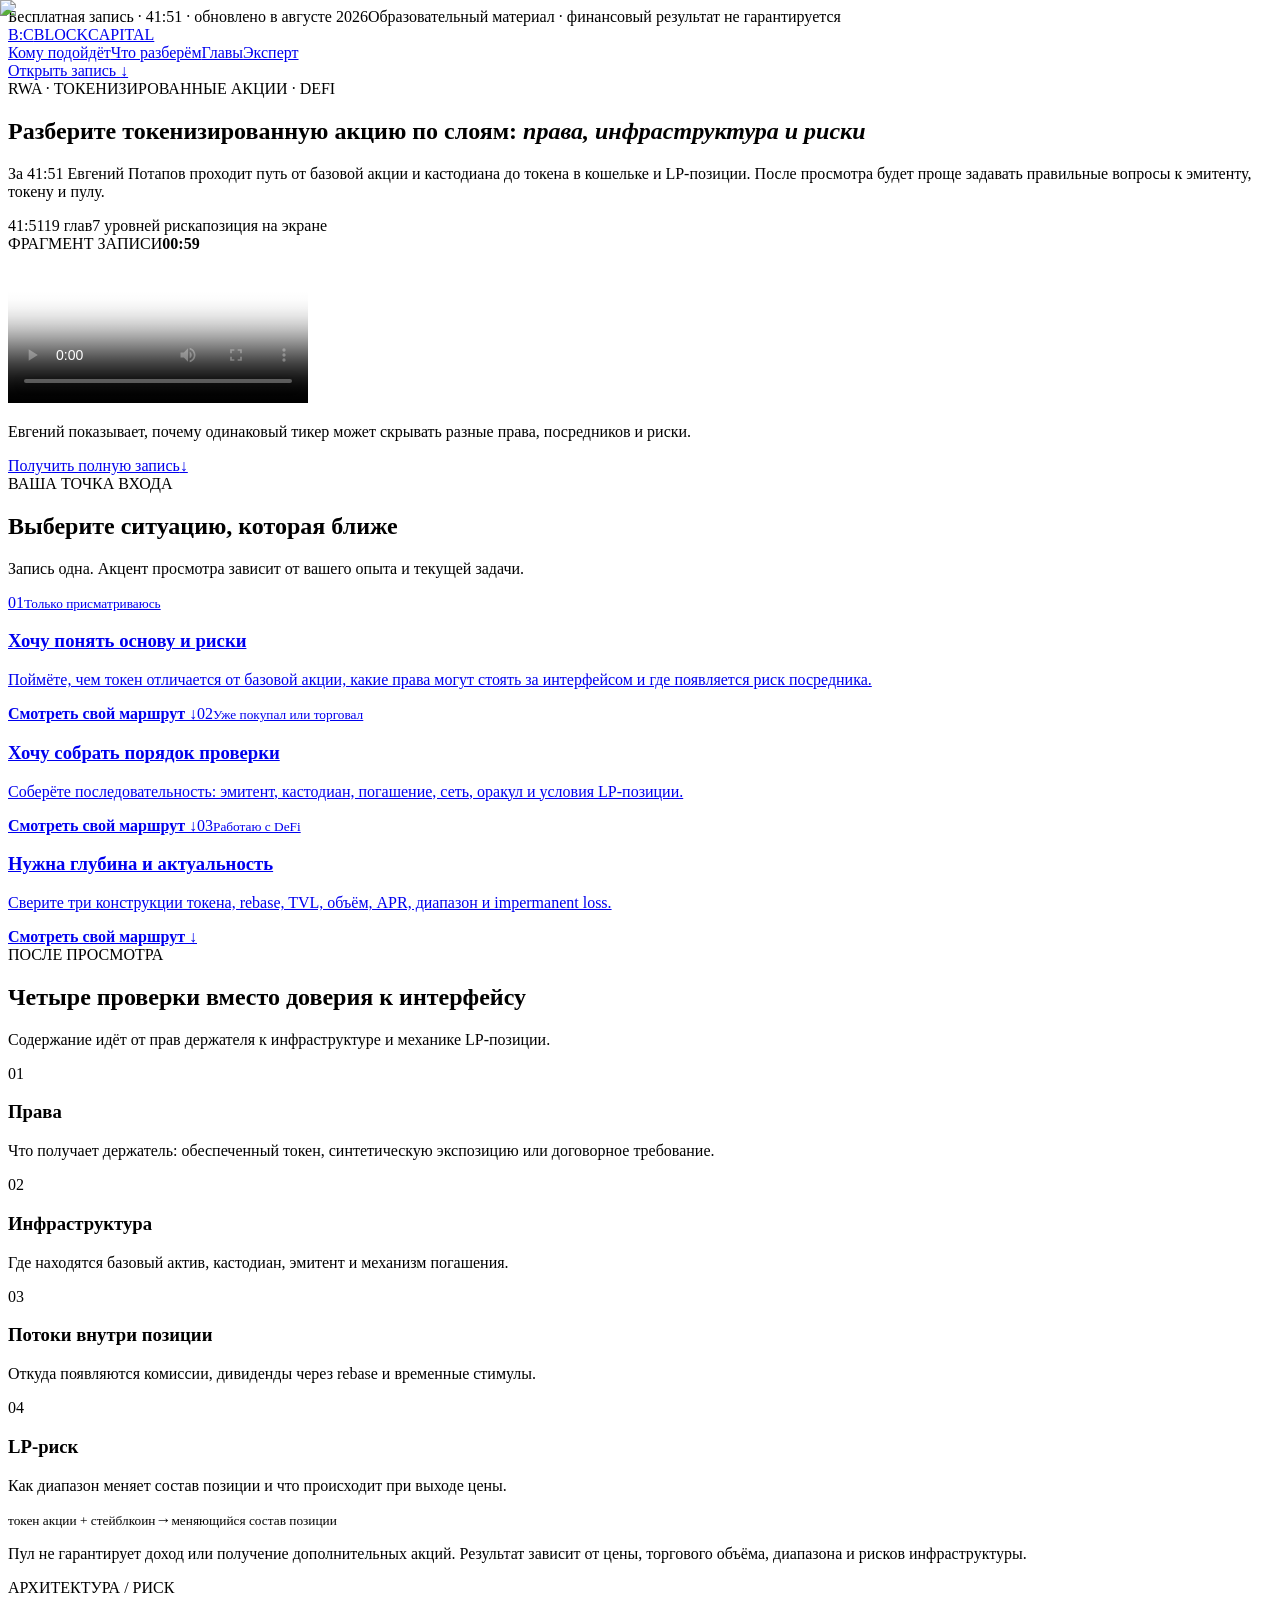
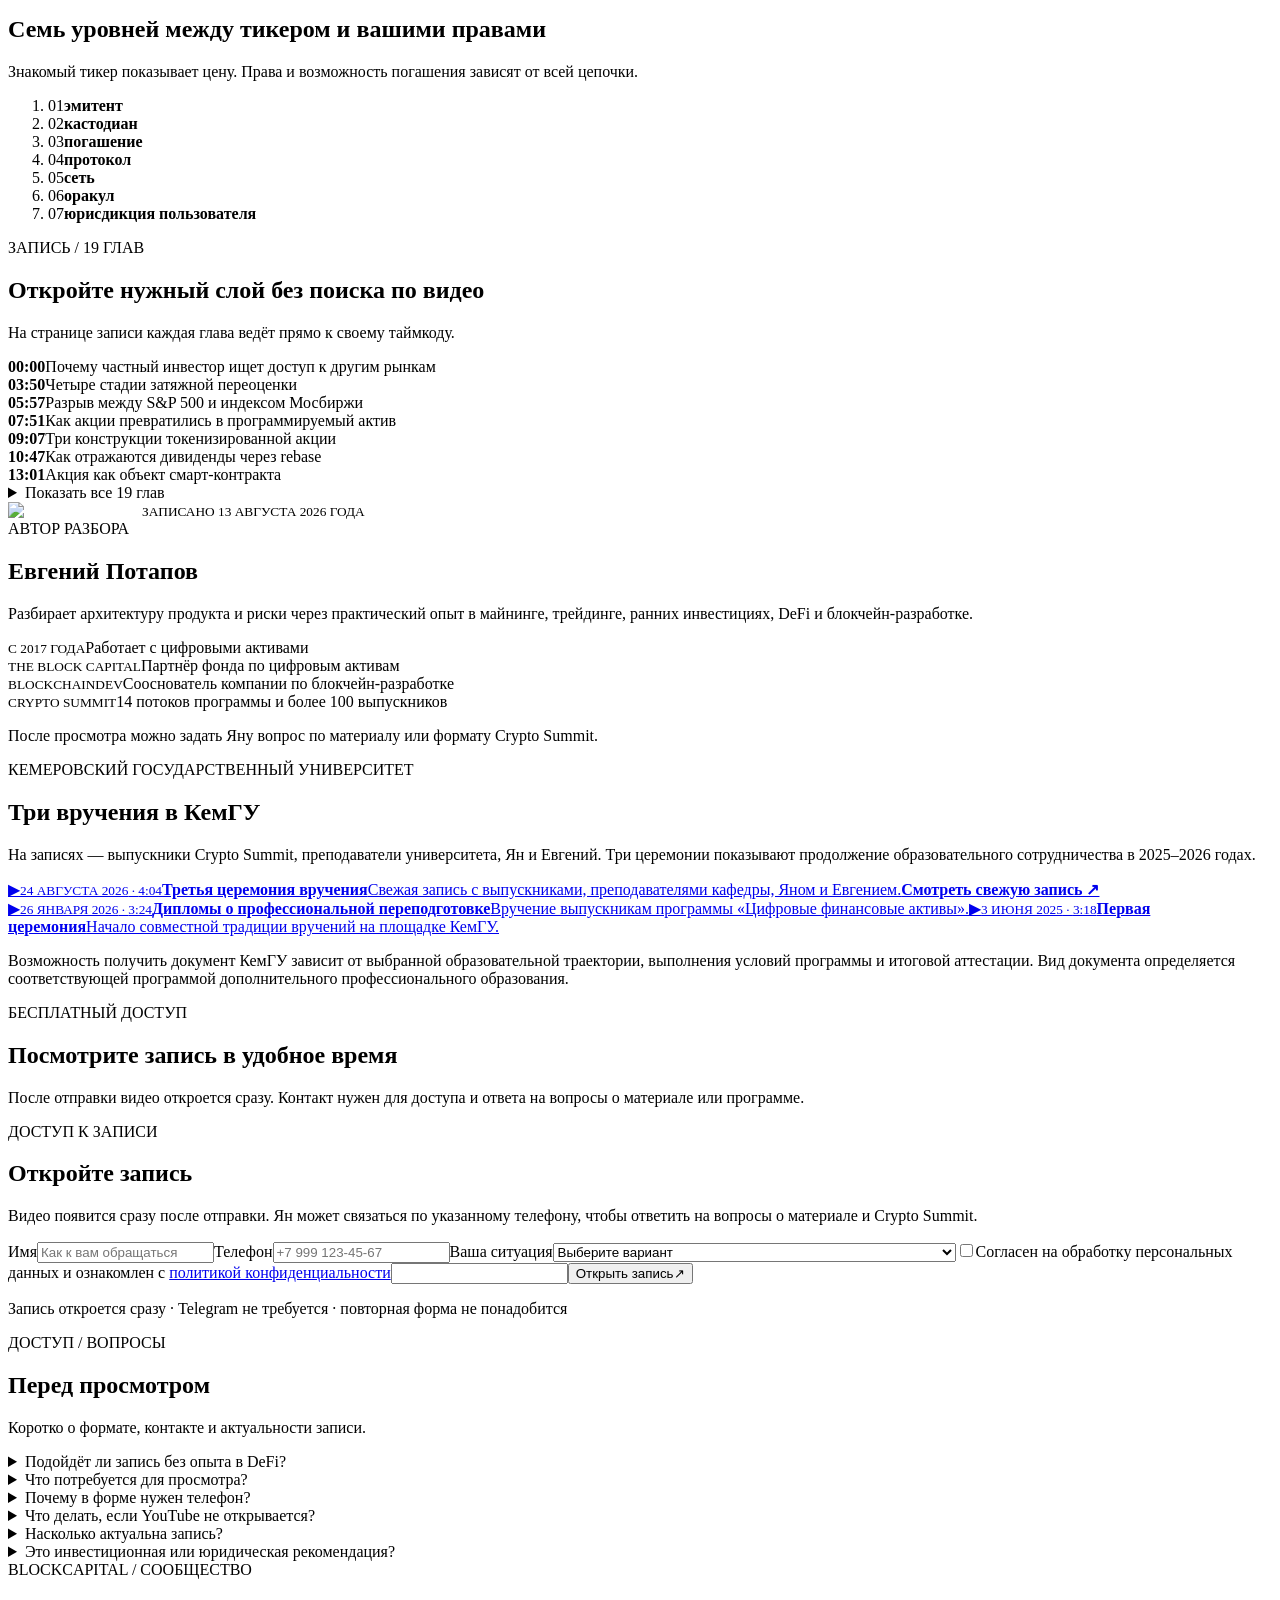
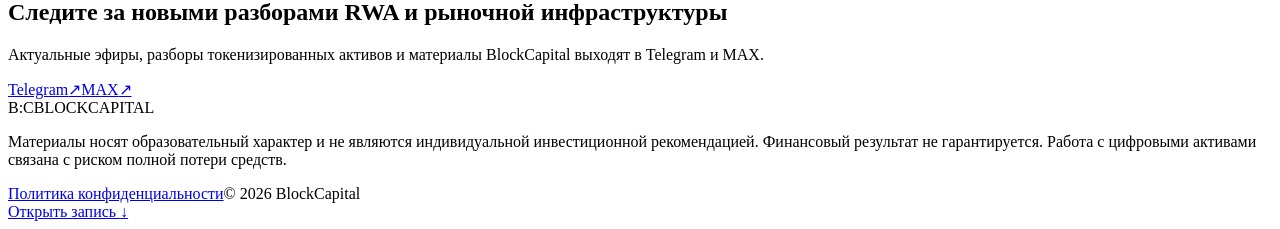
==== commit b2fad02c: "Remove preferred contact field" ====
--- a/index.html
+++ b/index.html
@@ -1 +1 @@
-<!DOCTYPE html><html lang="ru"><head><meta charSet="utf-8"/><meta name="viewport" content="width=device-width, initial-scale=1"/><link rel="stylesheet" href="/cs15-rwa/_next/static/chunks/0wnio3f55kreo.css" data-precedence="next"/><link rel="preload" as="script" fetchPriority="low" href="/cs15-rwa/_next/static/chunks/16zqzdg1n588e.js"/><script src="/cs15-rwa/_next/static/chunks/0d.cghn7.3ue2.js" async=""></script><script src="/cs15-rwa/_next/static/chunks/0m_p1bxtorv5i.js" async=""></script><script src="/cs15-rwa/_next/static/chunks/turbopack-07ec1pyfee95~.js" async=""></script><script src="/cs15-rwa/_next/static/chunks/0g7ewx3bkljg5.js" async=""></script><script src="/cs15-rwa/_next/static/chunks/0d3tkj33oycf2.js" async=""></script><script src="/cs15-rwa/_next/static/chunks/0m4u8dxp.33s8.js" async=""></script><title>RWA: права, инфраструктура и риски токенизированных акций</title><meta name="description" content="Запись разбора Евгения Потапова: три конструкции токенизированной акции, инфраструктура, DeFi-пулы и семь уровней риска."/><meta name="robots" content="index, follow"/><meta property="og:title" content="RWA по слоям: права, инфраструктура и риски"/><meta property="og:description" content="41:51 о базовом активе, кастодиане, токене, LP-позиции и семи уровнях риска."/><meta property="og:image" content="https://yanlukashin.github.io/cs15-rwa/og-replay.png"/><meta property="og:image:width" content="1200"/><meta property="og:image:height" content="630"/><meta property="og:image:alt" content="RWA: токенизированные акции и пулы ликвидности"/><meta property="og:type" content="website"/><meta name="twitter:card" content="summary_large_image"/><meta name="twitter:title" content="RWA по слоям: права, инфраструктура и риски"/><meta name="twitter:description" content="Получите чистовую запись разбора Евгения Потапова."/><meta name="twitter:image" content="https://yanlukashin.github.io/cs15-rwa/og-replay.png"/><script src="/cs15-rwa/_next/static/chunks/03~yq9q893hmn.js" noModule=""></script></head><body><div hidden=""><!--$--><!--/$--></div><main><div class="deadline replay-strip"><span>Бесплатная запись · 41:51 · обновлено в августе 2026</span><span class="deadline-date">Образовательный материал · финансовый результат не гарантируется</span></div><nav class="nav shell" aria-label="Главная навигация"><a class="brand" href="#top" aria-label="BlockCapital — наверх"><span class="brand-mark">B:C</span><span>BLOCKCAPITAL</span></a><div class="nav-links"><a href="#segments">Кому подойдёт</a><a href="#inside">Что разберём</a><a href="#chapters">Главы</a><a href="#expert">Эксперт</a></div><a class="nav-cta" href="#access" data-metrika-goal="lead_form_cta_click" data-metrika-legacy-goal="lead_form_scroll" data-metrika-placement="nav">Открыть запись <span aria-hidden="true">↓</span></a></nav><section class="replay-hero shell" id="top"><div class="replay-hero-copy"><div class="eyebrow">RWA · ТОКЕНИЗИРОВАННЫЕ АКЦИИ · DEFI</div><h1>Разберите токенизированную акцию по слоям: <em>права, инфраструктура и риски</em></h1><p>За 41:51 Евгений Потапов проходит путь от базовой акции и кастодиана до токена в кошельке и LP-позиции. После просмотра будет проще задавать правильные вопросы к эмитенту, токену и пулу.</p><div class="replay-proofline" aria-label="Параметры записи"><span>41:51</span><span>19 глав</span><span>7 уровней риска</span><span>позиция на экране</span></div></div><div class="teaser-card"><div class="teaser-label"><span>ФРАГМЕНТ ЗАПИСИ</span><strong>00:59</strong></div><div class="teaser-frame"><video controls="" playsInline="" preload="metadata" poster="/cs15-rwa/rwa-teaser-poster.jpg"><source src="https://storage.yandexcloud.net/blockcapital-replay-media/teasers/rwa-three-structures-v1.mp4" type="video/mp4"/><track kind="captions" src="/cs15-rwa/rwa-teaser.ru.vtt" srcLang="ru" label="Русские субтитры" default=""/></video></div><p>Евгений показывает, почему одинаковый тикер может скрывать разные права, посредников и риски.</p><a class="button teaser-cta" href="#access"><span>Получить полную запись</span><span aria-hidden="true">↓</span></a></div></section><section class="replay-segments" id="segments" data-analytics-view="segment_card_view"><div class="shell"><div class="section-heading split-heading"><span class="section-index light">ВАША ТОЧКА ВХОДА</span><h2>Выберите ситуацию, которая ближе</h2><p>Запись одна. Акцент просмотра зависит от вашего опыта и текущей задачи.</p></div><div class="segment-grid"><a class="segment-card" href="#outcome-rights" data-segment="novice"><span>0<!-- -->1</span><small>Только присматриваюсь</small><h3>Хочу понять основу и риски</h3><p>Поймёте, чем токен отличается от базовой акции, какие права могут стоять за интерфейсом и где появляется риск посредника.</p><strong>Смотреть свой маршрут ↓</strong></a><a class="segment-card" href="#outcome-infrastructure" data-segment="system"><span>0<!-- -->2</span><small>Уже покупал или торговал</small><h3>Хочу собрать порядок проверки</h3><p>Соберёте последовательность: эмитент, кастодиан, погашение, сеть, оракул и условия LP-позиции.</p><strong>Смотреть свой маршрут ↓</strong></a><a class="segment-card" href="#outcome-position" data-segment="advanced"><span>0<!-- -->3</span><small>Работаю с DeFi</small><h3>Нужна глубина и актуальность</h3><p>Сверите три конструкции токена, rebase, TVL, объём, APR, диапазон и impermanent loss.</p><strong>Смотреть свой маршрут ↓</strong></a></div></div></section><section class="replay-outcomes shell" id="inside"><div class="section-heading split-heading"><span class="section-index">ПОСЛЕ ПРОСМОТРА</span><h2>Четыре проверки вместо доверия к интерфейсу</h2><p>Содержание идёт от прав держателя к инфраструктуре и механике LP-позиции.</p></div><div class="outcome-grid replay-outcome-grid"><article id="outcome-rights"><span>01</span><h3>Права</h3><p>Что получает держатель: обеспеченный токен, синтетическую экспозицию или договорное требование.</p></article><article id="outcome-infrastructure"><span>02</span><h3>Инфраструктура</h3><p>Где находятся базовый актив, кастодиан, эмитент и механизм погашения.</p></article><article id="outcome-flows"><span>03</span><h3>Потоки внутри позиции</h3><p>Откуда появляются комиссии, дивиденды через rebase и временные стимулы.</p></article><article id="outcome-position"><span>04</span><h3>LP-риск</h3><p>Как диапазон меняет состав позиции и что происходит при выходе цены.</p><div class="outcome-flow" aria-label="Состав LP-позиции"><small>токен акции + стейблкоин</small><b>→</b><small>меняющийся состав позиции</small></div></article></div><p class="source-note replay-disclaimer">Пул не гарантирует доход или получение дополнительных акций. Результат зависит от цены, торгового объёма, диапазона и рисков инфраструктуры.</p></section><section class="replay-risks"><div class="shell replay-risks-grid"><div><span class="section-index light">АРХИТЕКТУРА / РИСК</span><h2>Семь уровней между тикером и вашими правами</h2><p>Знакомый тикер показывает цену. Права и возможность погашения зависят от всей цепочки.</p></div><ol class="risk-chain"><li><span>0<!-- -->1</span><strong>эмитент</strong></li><li><span>0<!-- -->2</span><strong>кастодиан</strong></li><li><span>0<!-- -->3</span><strong>погашение</strong></li><li><span>0<!-- -->4</span><strong>протокол</strong></li><li><span>0<!-- -->5</span><strong>сеть</strong></li><li><span>0<!-- -->6</span><strong>оракул</strong></li><li><span>0<!-- -->7</span><strong>юрисдикция пользователя</strong></li></ol></div></section><section class="replay-chapters shell" id="chapters"><div class="section-heading split-heading"><span class="section-index">ЗАПИСЬ / 19 ГЛАВ</span><h2>Откройте нужный слой без поиска по видео</h2><p>На странице записи каждая глава ведёт прямо к своему таймкоду.</p></div><div class="chapter-list"><div class="chapter-row"><strong>00:00</strong><span>Почему частный инвестор ищет доступ к другим рынкам</span></div><div class="chapter-row"><strong>03:50</strong><span>Четыре стадии затяжной переоценки</span></div><div class="chapter-row"><strong>05:57</strong><span>Разрыв между S&amp;P 500 и индексом Мосбиржи</span></div><div class="chapter-row"><strong>07:51</strong><span>Как акции превратились в программируемый актив</span></div><div class="chapter-row"><strong>09:07</strong><span>Три конструкции токенизированной акции</span></div><div class="chapter-row"><strong>10:47</strong><span>Как отражаются дивиденды через rebase</span></div><div class="chapter-row"><strong>13:01</strong><span>Акция как объект смарт-контракта</span></div></div><details class="chapter-disclosure"><summary>Показать все 19 глав</summary><div class="chapter-list"><div class="chapter-row"><strong>17:02</strong><span>Три механики внутри одной позиции</span></div><div class="chapter-row"><strong>19:16</strong><span>Семь уровней инфраструктурного риска</span></div><div class="chapter-row"><strong>22:57</strong><span>Практика: собираем LP-позицию</span></div><div class="chapter-row"><strong>23:00</strong><span>Uniswap и инфраструктура Robinhood Chain</span></div><div class="chapter-row"><strong>31:16</strong><span>Сравнение пулов: TVL, объём и APR</span></div><div class="chapter-row"><strong>32:44</strong><span>Выбор пары для демонстрации</span></div><div class="chapter-row"><strong>33:11</strong><span>Контракт токена и размер позиции</span></div><div class="chapter-row"><strong>34:05</strong><span>Обмен и проверка разрешений</span></div><div class="chapter-row"><strong>35:11</strong><span>Результат обмена</span></div><div class="chapter-row"><strong>36:43</strong><span>Настройка диапазона и создание позиции</span></div><div class="chapter-row"><strong>40:46</strong><span>Как поставщик ликвидности получает комиссию</span></div><div class="chapter-row"><strong>41:05</strong><span>Выход из диапазона и impermanent loss</span></div></div></details></section><section class="expert replay-expert" id="expert"><div class="shell expert-grid"><div class="expert-photo"><img alt="Евгений Потапов" loading="lazy" width="1084" height="1650" decoding="async" data-nimg="1" style="color:transparent" src="/cs15-rwa/evgeniy-potapov.png"/><small>ЗАПИСАНО 13 АВГУСТА 2026 ГОДА</small></div><div class="expert-copy"><span class="section-index">АВТОР РАЗБОРА</span><h2>Евгений Потапов</h2><p class="expert-lead">Разбирает архитектуру продукта и риски через практический опыт в майнинге, трейдинге, ранних инвестициях, DeFi и блокчейн-разработке.</p><div class="expert-credentials"><div><small>С 2017 ГОДА</small><span>Работает с цифровыми активами</span></div><div><small>THE BLOCK CAPITAL</small><span>Партнёр фонда по цифровым активам</span></div><div><small>BLOCKCHAINDEV</small><span>Сооснователь компании по блокчейн-разработке</span></div><div><small>CRYPTO SUMMIT</small><span>14 потоков программы и более 100 выпускников</span></div></div><p class="expert-note">После просмотра можно задать Яну вопрос по материалу или формату Crypto Summit.</p></div></div></section><section class="diploma-proof" id="kemgu" data-analytics-view="diploma_proof_view"><div class="shell"><div class="section-heading split-heading"><span class="section-index">КЕМЕРОВСКИЙ ГОСУДАРСТВЕННЫЙ УНИВЕРСИТЕТ</span><h2>Три вручения в КемГУ</h2><p>На записях — выпускники Crypto Summit, преподаватели университета, Ян и Евгений. Три церемонии показывают продолжение образовательного сотрудничества в 2025–2026 годах.</p></div><div class="diploma-grid"><a class="diploma-card diploma-card-main" href="https://www.youtube.com/watch?v=ZXWgJxbdxwY" target="_blank" rel="noreferrer" data-metrika-goal="diploma_video_click" data-metrika-placement="kemgu_2026_08"><span class="diploma-media"><img alt="Участники церемонии вручения в КемГУ в августе 2026 года" loading="lazy" decoding="async" data-nimg="fill" style="position:absolute;height:100%;width:100%;left:0;top:0;right:0;bottom:0;color:transparent" src="/cs15-rwa/diploma-2026-08.jpg"/><span class="diploma-play" aria-hidden="true">▶</span></span><span class="diploma-copy"><small>24 АВГУСТА 2026<!-- --> · <!-- -->4:04</small><strong>Третья церемония вручения</strong><span>Свежая запись с выпускниками, преподавателями кафедры, Яном и Евгением.</span><b>Смотреть свежую запись ↗</b></span></a><div class="diploma-archive"><a class="diploma-card diploma-card-small" href="https://www.youtube.com/watch?v=PVhKm6sStTE" target="_blank" rel="noreferrer" data-metrika-goal="diploma_video_click" data-metrika-placement="kemgu_winter"><span class="diploma-media"><img alt="Дипломы о профессиональной переподготовке" loading="lazy" decoding="async" data-nimg="fill" style="position:absolute;height:100%;width:100%;left:0;top:0;right:0;bottom:0;color:transparent" src="/cs15-rwa/diploma-2026-01.jpg"/><span class="diploma-play" aria-hidden="true">▶</span></span><span class="diploma-copy"><small>26 ЯНВАРЯ 2026<!-- --> · <!-- -->3:24</small><strong>Дипломы о профессиональной переподготовке</strong><span>Вручение выпускникам программы «Цифровые финансовые активы».</span></span></a><a class="diploma-card diploma-card-small" href="https://www.youtube.com/watch?v=ualdeNjdfhU" target="_blank" rel="noreferrer" data-metrika-goal="diploma_video_click" data-metrika-placement="kemgu_first"><span class="diploma-media"><img alt="Первая церемония" loading="lazy" decoding="async" data-nimg="fill" style="position:absolute;height:100%;width:100%;left:0;top:0;right:0;bottom:0;color:transparent" src="/cs15-rwa/diploma-2025.jpg"/><span class="diploma-play" aria-hidden="true">▶</span></span><span class="diploma-copy"><small>3 ИЮНЯ 2025<!-- --> · <!-- -->3:18</small><strong>Первая церемония</strong><span>Начало совместной традиции вручений на площадке КемГУ.</span></span></a></div></div><p class="diploma-note">Возможность получить документ КемГУ зависит от выбранной образовательной траектории, выполнения условий программы и итоговой аттестации. Вид документа определяется соответствующей программой дополнительного профессионального образования.</p></div></section><section class="replay-final" id="access"><div class="shell replay-final-grid"><div><span class="section-index light">БЕСПЛАТНЫЙ ДОСТУП</span><h2>Посмотрите запись в удобное время</h2><p>После отправки видео откроется сразу. Контакт нужен для доступа и ответа на вопросы о материале или программе.</p></div><div class="lead-card lead-card-compact"><div class="lead-card-heading"><span>ДОСТУП К ЗАПИСИ</span><h2>Откройте запись</h2><p>Видео появится сразу после отправки. Ян может связаться выбранным способом, чтобы ответить на вопросы о материале и Crypto Summit.</p></div><form class="lead-form" action="https://docs.google.com/forms/d/e/1FAIpQLScjNJ1AOi6W5T2NmS8Cq79_vSLirDXxcNVOVX635IZ_NVDBYg/formResponse" method="POST"><label><span>Имя</span><input type="text" autoComplete="name" placeholder="Как к вам обращаться" required="" name="entry.2101009105"/></label><label><span>Телефон</span><input type="tel" inputMode="tel" autoComplete="tel" placeholder="+7 999 123-45-67" pattern="[+0-9 ()-]{10,24}" required="" name="entry.1336810910"/></label><label><span>Ваша ситуация</span><select name="entry.714905290" required=""><option value="" disabled="" selected="">Выберите вариант</option><option value="Только присматриваюсь — опыта пока нет">Только присматриваюсь<!-- --> — <!-- -->Хочу понять основу и риски</option><option value="Уже покупал(а) и продавал(а), есть небольшой портфель">Уже покупал или торговал<!-- --> — <!-- -->Хочу собрать порядок проверки</option><option value="Есть опыт в DeFi и/или трейдинге, хочу систематизировать знания">Работаю с DeFi<!-- --> — <!-- -->Нужна глубина и актуальность</option></select></label><label><span>Как удобнее связаться</span><select name="entry.104952516" required=""><option value="" disabled="" selected="">Выберите вариант</option><option value="WhatsApp">WhatsApp</option><option value="Звонок">Звонок</option></select></label><label class="form-consent"><input type="checkbox" required="" name="entry.1939626881" value="Согласен(на) на обработку персональных данных и ознакомлен(а) с политикой конфиденциальности: https://theblockcapital.ru/privacy"/><span>Согласен на обработку персональных данных и ознакомлен с<!-- --> <a href="https://theblockcapital.ru/privacy" target="_blank" rel="noreferrer">политикой конфиденциальности</a></span></label><input type="hidden" name="entry.1990915236" value="RWA replay"/><input type="hidden" name="entry.1373947686" value="RWA_REPLAY_LEAD; version=rwa_v2; direct"/><input class="form-honeypot" type="text" tabindex="-1" autoComplete="off" name="website"/><button class="button lead-submit" type="submit"><span>Открыть запись</span><span aria-hidden="true">↗</span></button></form><p class="lead-security">Запись откроется сразу · Telegram не требуется · повторная форма не понадобится</p></div></div></section><section class="faq shell"><div class="section-heading split-heading"><span class="section-index">ДОСТУП / ВОПРОСЫ</span><h2>Перед просмотром</h2><p>Коротко о формате, контакте и актуальности записи.</p></div><div class="faq-list"><details><summary>Подойдёт ли запись без опыта в DeFi?</summary><p>Да. Разбор начинается с конструкции токенизированной акции. Практика с пулом идёт после базовой части.</p></details><details><summary>Что потребуется для просмотра?</summary><p>Браузер, около 42 минут и возможность открыть YouTube. Все главы доступны отдельным списком.</p></details><details><summary>Почему в форме нужен телефон?</summary><p>Запись открывается сразу на сайте. Ян может связаться выбранным способом, чтобы ответить на вопросы по материалу и Crypto Summit.</p></details><details><summary>Что делать, если YouTube не открывается?</summary><p>На странице записи есть запасная ссылка. Повторная заявка не потребуется; команда сможет организовать альтернативный доступ по оставленному контакту.</p></details><details><summary>Насколько актуальна запись?</summary><p>Эфир записан 13 августа 2026 года. Условия конкретных продуктов, инфраструктуры и регулирования стоит перепроверять перед решением.</p></details><details><summary>Это инвестиционная или юридическая рекомендация?</summary><p>Нет. Запись объясняет устройство продуктов и риски. Индивидуальные решения зритель принимает самостоятельно.</p></details></div></section><section class="community-banner shell" aria-label="Каналы BlockCapital"><div class="community-banner-copy"><span class="section-index">BLOCKCAPITAL / СООБЩЕСТВО</span><h2>Следите за новыми разборами RWA и рыночной инфраструктуры</h2><p>Актуальные эфиры, разборы токенизированных активов и материалы BlockCapital выходят в Telegram и MAX.</p></div><div class="community-actions"><a href="https://t.me/+LiCJxFbiWsYyOWJi" target="_blank" rel="noreferrer"><span>Telegram</span><span aria-hidden="true">↗</span></a><a href="https://max.ru/id4205431647_biz" target="_blank" rel="noreferrer"><span>MAX</span><span aria-hidden="true">↗</span></a></div></section><footer class="footer shell"><div class="brand"><span class="brand-mark">B:C</span><span>BLOCKCAPITAL</span></div><p>Материалы носят образовательный характер и не являются индивидуальной инвестиционной рекомендацией. Финансовый результат не гарантируется. Работа с цифровыми активами связана с риском полной потери средств.</p><div class="footer-links"><a href="https://theblockcapital.ru/privacy" target="_blank" rel="noreferrer">Политика конфиденциальности</a><span>© 2026 BlockCapital</span></div></footer><a class="mobile-cta" href="#access" data-metrika-goal="lead_form_cta_click" data-metrika-legacy-goal="lead_form_scroll" data-metrika-placement="mobile_fixed">Открыть запись <span aria-hidden="true">↓</span></a></main><!--$--><!--/$--><noscript><div><img src="https://mc.yandex.ru/watch/111287142" style="position:absolute;left:-9999px" alt=""/></div></noscript><script src="/cs15-rwa/_next/static/chunks/16zqzdg1n588e.js" id="_R_" async=""></script><script>(self.__next_f=self.__next_f||[]).push([0])</script><script>self.__next_f.push([1,"1:\"$Sreact.fragment\"\n2:I[39756,[\"/cs15-rwa/_next/static/chunks/0g7ewx3bkljg5.js\",\"/cs15-rwa/_next/static/chunks/0d3tkj33oycf2.js\"],\"default\"]\n3:I[37457,[\"/cs15-rwa/_next/static/chunks/0g7ewx3bkljg5.js\",\"/cs15-rwa/_next/static/chunks/0d3tkj33oycf2.js\"],\"default\"]\n4:I[79520,[\"/cs15-rwa/_next/static/chunks/0g7ewx3bkljg5.js\",\"/cs15-rwa/_next/static/chunks/0d3tkj33oycf2.js\"],\"\"]\n7:I[21757,[\"/cs15-rwa/_next/static/chunks/0g7ewx3bkljg5.js\",\"/cs15-rwa/_next/static/chunks/0d3tkj33oycf2.js\",\"/cs15-rwa/_next/static/chunks/0m4u8dxp.33s8.js\"],\"default\"]\n1a:I[68027,[\"/cs15-rwa/_next/static/chunks/0g7ewx3bkljg5.js\",\"/cs15-rwa/_next/static/chunks/0d3tkj33oycf2.js\"],\"default\",1]\n:HL[\"/cs15-rwa/_next/static/chunks/0wnio3f55kreo.css\",\"style\"]\n5:T618,"])</script><script>self.__next_f.push([1,"\n            (function(m,e,t,r,i,k,a){\n              m[i]=m[i]||function(){(m[i].a=m[i].a||[]).push(arguments)};\n              m[i].l=1*new Date();\n              for (var j=0;j\u003cdocument.scripts.length;j++) {\n                if (document.scripts[j].src===r) return;\n              }\n              k=e.createElement(t),a=e.getElementsByTagName(t)[0],k.async=1,k.src=r,a.parentNode.insertBefore(k,a);\n            })(window,document,'script','https://mc.yandex.ru/metrika/tag.js?id=111287142','ym');\n\n            ym(111287142,'init',{\n              ssr:true,\n              webvisor:true,\n              clickmap:true,\n              ecommerce:'dataLayer',\n              referrer:document.referrer,\n              url:location.href,\n              accurateTrackBounce:true,\n              trackLinks:true\n            });\n\n            document.addEventListener('click',function(event){\n              var target=event.target;\n              var link=target\u0026\u0026target.closest?target.closest('[data-metrika-goal]'):null;\n              if(link\u0026\u0026typeof window.ym==='function'){\n                var placement=link.getAttribute('data-metrika-placement')||'unknown';\n                var params={topic:'rwa',version:'rwa_v2',placement:placement};\n                window.ym(111287142,'reachGoal',link.getAttribute('data-metrika-goal'),params);\n                var legacyGoal=link.getAttribute('data-metrika-legacy-goal');\n                if(legacyGoal){\n                  window.ym(111287142,'reachGoal',legacyGoal,params);\n                }\n              }\n            });\n\n          "])</script><script>self.__next_f.push([1,"6:[\"$\",\"div\",null,{\"children\":[\"$\",\"img\",null,{\"src\":\"https://mc.yandex.ru/watch/111287142\",\"style\":{\"position\":\"absolute\",\"left\":\"-9999px\"},\"alt\":\"\"}]}]\n"])</script><script>self.__next_f.push([1,"0:{\"P\":null,\"c\":[\"\",\"\"],\"q\":\"\",\"i\":false,\"f\":[[[\"\",{\"children\":[\"__PAGE__\",{}]},\"$undefined\",\"$undefined\",16],[[\"$\",\"$1\",\"c\",{\"children\":[[[\"$\",\"link\",\"0\",{\"rel\":\"stylesheet\",\"href\":\"/cs15-rwa/_next/static/chunks/0wnio3f55kreo.css\",\"precedence\":\"next\",\"crossOrigin\":\"$undefined\",\"nonce\":\"$undefined\"}],[\"$\",\"script\",\"script-0\",{\"src\":\"/cs15-rwa/_next/static/chunks/0g7ewx3bkljg5.js\",\"async\":true,\"nonce\":\"$undefined\"}],[\"$\",\"script\",\"script-1\",{\"src\":\"/cs15-rwa/_next/static/chunks/0d3tkj33oycf2.js\",\"async\":true,\"nonce\":\"$undefined\"}]],[\"$\",\"html\",null,{\"lang\":\"ru\",\"children\":[\"$\",\"body\",null,{\"children\":[[\"$\",\"$L2\",null,{\"parallelRouterKey\":\"children\",\"error\":\"$undefined\",\"errorStyles\":\"$undefined\",\"errorScripts\":\"$undefined\",\"template\":[\"$\",\"$L3\",null,{}],\"templateStyles\":\"$undefined\",\"templateScripts\":\"$undefined\",\"notFound\":[[[\"$\",\"title\",null,{\"children\":\"404: This page could not be found.\"}],[\"$\",\"div\",null,{\"style\":{\"fontFamily\":\"system-ui,\\\"Segoe UI\\\",Roboto,Helvetica,Arial,sans-serif,\\\"Apple Color Emoji\\\",\\\"Segoe UI Emoji\\\"\",\"height\":\"100vh\",\"textAlign\":\"center\",\"display\":\"flex\",\"flexDirection\":\"column\",\"alignItems\":\"center\",\"justifyContent\":\"center\"},\"children\":[\"$\",\"div\",null,{\"children\":[[\"$\",\"style\",null,{\"dangerouslySetInnerHTML\":{\"__html\":\"body{color:#000;background:#fff;margin:0}.next-error-h1{border-right:1px solid rgba(0,0,0,.3)}@media (prefers-color-scheme:dark){body{color:#fff;background:#000}.next-error-h1{border-right:1px solid rgba(255,255,255,.3)}}\"}}],[\"$\",\"h1\",null,{\"className\":\"next-error-h1\",\"style\":{\"display\":\"inline-block\",\"margin\":\"0 20px 0 0\",\"padding\":\"0 23px 0 0\",\"fontSize\":24,\"fontWeight\":500,\"verticalAlign\":\"top\",\"lineHeight\":\"49px\"},\"children\":404}],[\"$\",\"div\",null,{\"style\":{\"display\":\"inline-block\"},\"children\":[\"$\",\"h2\",null,{\"style\":{\"fontSize\":14,\"fontWeight\":400,\"lineHeight\":\"49px\",\"margin\":0},\"children\":\"This page could not be found.\"}]}]]}]}]],[]],\"forbidden\":\"$undefined\",\"unauthorized\":\"$undefined\"}],[\"$\",\"$L4\",null,{\"id\":\"yandex-metrika\",\"strategy\":\"afterInteractive\",\"children\":\"$5\"}],[\"$\",\"noscript\",null,{\"children\":\"$6\"}]]}]}]]}],{\"children\":[[\"$\",\"$1\",\"c\",{\"children\":[[\"$\",\"main\",null,{\"children\":[[\"$\",\"$L7\",null,{}],[\"$\",\"div\",null,{\"className\":\"deadline replay-strip\",\"children\":[[\"$\",\"span\",null,{\"children\":\"Бесплатная запись · 41:51 · обновлено в августе 2026\"}],[\"$\",\"span\",null,{\"className\":\"deadline-date\",\"children\":\"Образовательный материал · финансовый результат не гарантируется\"}]]}],[\"$\",\"nav\",null,{\"className\":\"nav shell\",\"aria-label\":\"Главная навигация\",\"children\":[\"$L8\",\"$L9\",\"$La\"]}],\"$Lb\",\"$Lc\",\"$Ld\",\"$Le\",\"$Lf\",\"$L10\",\"$L11\",\"$L12\",\"$L13\",\"$L14\",\"$L15\",\"$L16\"]}],[\"$L17\"],\"$L18\"]}],{},null,false,null]},null,false,null],\"$L19\",false]],\"m\":\"$undefined\",\"G\":[\"$1a\",[\"$L1b\"]],\"S\":true,\"h\":null,\"s\":\"$undefined\",\"l\":\"$undefined\",\"p\":\"$undefined\",\"d\":\"$undefined\",\"b\":\"0iHCkT_dFXerB8-0khUo5\"}\n"])</script><script>self.__next_f.push([1,"1c:I[20348,[\"/cs15-rwa/_next/static/chunks/0g7ewx3bkljg5.js\",\"/cs15-rwa/_next/static/chunks/0d3tkj33oycf2.js\",\"/cs15-rwa/_next/static/chunks/0m4u8dxp.33s8.js\"],\"default\"]\n1d:I[5500,[\"/cs15-rwa/_next/static/chunks/0g7ewx3bkljg5.js\",\"/cs15-rwa/_next/static/chunks/0d3tkj33oycf2.js\",\"/cs15-rwa/_next/static/chunks/0m4u8dxp.33s8.js\"],\"Image\"]\n1e:I[95147,[\"/cs15-rwa/_next/static/chunks/0g7ewx3bkljg5.js\",\"/cs15-rwa/_next/static/chunks/0d3tkj33oycf2.js\",\"/cs15-rwa/_next/static/chunks/0m4u8dxp.33s8.js\"],\"default\"]\n1f:I[29194,[\"/cs15-rwa/_next/static/chunks/0g7ewx3bkljg5.js\",\"/cs15-rwa/_next/static/chunks/0d3tkj33oycf2.js\",\"/cs15-rwa/_next/static/chunks/0m4u8dxp.33s8.js\"],\"default\"]\n20:I[97367,[\"/cs15-rwa/_next/static/chunks/0g7ewx3bkljg5.js\",\"/cs15-rwa/_next/static/chunks/0d3tkj33oycf2.js\"],\"OutletBoundary\"]\n21:\"$Sreact.suspense\"\n23:I[97367,[\"/cs15-rwa/_next/static/chunks/0g7ewx3bkljg5.js\",\"/cs15-rwa/_next/static/chunks/0d3tkj33oycf2.js\"],\"ViewportBoundary\"]\n25:I[97367,[\"/cs15-rwa/_next/static/chunks/0g7ewx3bkljg5.js\",\"/cs15-rwa/_next/static/chunks/0d3tkj33oycf2.js\"],\"MetadataBoundary\"]\n8:[\"$\",\"a\",null,{\"className\":\"brand\",\"href\":\"#top\",\"aria-label\":\"BlockCapital — наверх\",\"children\":[[\"$\",\"span\",null,{\"className\":\"brand-mark\",\"children\":\"B:C\"}],[\"$\",\"span\",null,{\"children\":\"BLOCKCAPITAL\"}]]}]\n9:[\"$\",\"div\",null,{\"className\":\"nav-links\",\"children\":[[\"$\",\"a\",null,{\"href\":\"#segments\",\"children\":\"Кому подойдёт\"}],[\"$\",\"a\",null,{\"href\":\"#inside\",\"children\":\"Что разберём\"}],[\"$\",\"a\",null,{\"href\":\"#chapters\",\"children\":\"Главы\"}],[\"$\",\"a\",null,{\"href\":\"#expert\",\"children\":\"Эксперт\"}]]}]\na:[\"$\",\"a\",null,{\"className\":\"nav-cta\",\"href\":\"#access\",\"data-metrika-goal\":\"lead_form_cta_click\",\"data-metrika-legacy-goal\":\"lead_form_scroll\",\"data-metrika-placement\":\"nav\",\"children\":[\"Открыть запись \",[\"$\",\"span\",null,{\"aria-hidden\":\"true\",\"children\":\"↓\"}]]}]\nb:[\"$\",\"section\",null,{\"className\":\"replay-hero shell\",\"id\":\"top\",\"children\":[[\"$\",\"div\",null,{\"className\":\"replay-hero-copy\",\"children\":[[\"$\",\"div\",null,{\"className\":\"eyebrow\",\"children\":\"RWA · ТОКЕНИЗИРОВАННЫЕ АКЦИИ · DEFI\"}],[\"$\",\"h1\",null,{\"children\":[\"Разберите токенизированную акцию по слоям: \",[\"$\",\"em\",null,{\"children\":\"права, инфраструктура и риски\"}]]}],[\"$\",\"p\",null,{\"children\":\"За 41:51 Евгений Потапов проходит путь от базовой акции и кастодиана до токена в кошельке и LP-позиции. После просмотра будет проще задавать правильные вопросы к эмитенту, токену и пулу.\"}],[\"$\",\"div\",null,{\"className\":\"replay-proofline\",\"aria-label\":\"Параметры записи\",\"children\":[[\"$\",\"span\",null,{\"children\":\"41:51\"}],[\"$\",\"span\",null,{\"children\":\"19 глав\"}],[\"$\",\"span\",null,{\"children\":\"7 уровней риска\"}],[\"$\",\"span\",null,{\"children\":\"позиция на экране\"}]]}]]}],[\"$\",\"$L1c\",null,{\"assetBase\":\"/cs15-rwa\"}]]}]\n"])</script><script>self.__next_f.push([1,"c:[\"$\",\"section\",null,{\"className\":\"replay-segments\",\"id\":\"segments\",\"data-analytics-view\":\"segment_card_view\",\"children\":[\"$\",\"div\",null,{\"className\":\"shell\",\"children\":[[\"$\",\"div\",null,{\"className\":\"section-heading split-heading\",\"children\":[[\"$\",\"span\",null,{\"className\":\"section-index light\",\"children\":\"ВАША ТОЧКА ВХОДА\"}],[\"$\",\"h2\",null,{\"children\":\"Выберите ситуацию, которая ближе\"}],[\"$\",\"p\",null,{\"children\":\"Запись одна. Акцент просмотра зависит от вашего опыта и текущей задачи.\"}]]}],[\"$\",\"div\",null,{\"className\":\"segment-grid\",\"children\":[[\"$\",\"a\",\"novice\",{\"className\":\"segment-card\",\"href\":\"#outcome-rights\",\"data-segment\":\"novice\",\"children\":[[\"$\",\"span\",null,{\"children\":[\"0\",1]}],[\"$\",\"small\",null,{\"children\":\"Только присматриваюсь\"}],[\"$\",\"h3\",null,{\"children\":\"Хочу понять основу и риски\"}],[\"$\",\"p\",null,{\"children\":\"Поймёте, чем токен отличается от базовой акции, какие права могут стоять за интерфейсом и где появляется риск посредника.\"}],[\"$\",\"strong\",null,{\"children\":\"Смотреть свой маршрут ↓\"}]]}],[\"$\",\"a\",\"system\",{\"className\":\"segment-card\",\"href\":\"#outcome-infrastructure\",\"data-segment\":\"system\",\"children\":[[\"$\",\"span\",null,{\"children\":[\"0\",2]}],[\"$\",\"small\",null,{\"children\":\"Уже покупал или торговал\"}],[\"$\",\"h3\",null,{\"children\":\"Хочу собрать порядок проверки\"}],[\"$\",\"p\",null,{\"children\":\"Соберёте последовательность: эмитент, кастодиан, погашение, сеть, оракул и условия LP-позиции.\"}],[\"$\",\"strong\",null,{\"children\":\"Смотреть свой маршрут ↓\"}]]}],[\"$\",\"a\",\"advanced\",{\"className\":\"segment-card\",\"href\":\"#outcome-position\",\"data-segment\":\"advanced\",\"children\":[[\"$\",\"span\",null,{\"children\":[\"0\",3]}],[\"$\",\"small\",null,{\"children\":\"Работаю с DeFi\"}],[\"$\",\"h3\",null,{\"children\":\"Нужна глубина и актуальность\"}],[\"$\",\"p\",null,{\"children\":\"Сверите три конструкции токена, rebase, TVL, объём, APR, диапазон и impermanent loss.\"}],[\"$\",\"strong\",null,{\"children\":\"Смотреть свой маршрут ↓\"}]]}]]}]]}]}]\n"])</script><script>self.__next_f.push([1,"d:[\"$\",\"section\",null,{\"className\":\"replay-outcomes shell\",\"id\":\"inside\",\"children\":[[\"$\",\"div\",null,{\"className\":\"section-heading split-heading\",\"children\":[[\"$\",\"span\",null,{\"className\":\"section-index\",\"children\":\"ПОСЛЕ ПРОСМОТРА\"}],[\"$\",\"h2\",null,{\"children\":\"Четыре проверки вместо доверия к интерфейсу\"}],[\"$\",\"p\",null,{\"children\":\"Содержание идёт от прав держателя к инфраструктуре и механике LP-позиции.\"}]]}],[\"$\",\"div\",null,{\"className\":\"outcome-grid replay-outcome-grid\",\"children\":[[\"$\",\"article\",\"outcome-rights\",{\"id\":\"outcome-rights\",\"children\":[[\"$\",\"span\",null,{\"children\":\"01\"}],[\"$\",\"h3\",null,{\"children\":\"Права\"}],[\"$\",\"p\",null,{\"children\":\"Что получает держатель: обеспеченный токен, синтетическую экспозицию или договорное требование.\"}],null]}],[\"$\",\"article\",\"outcome-infrastructure\",{\"id\":\"outcome-infrastructure\",\"children\":[[\"$\",\"span\",null,{\"children\":\"02\"}],[\"$\",\"h3\",null,{\"children\":\"Инфраструктура\"}],[\"$\",\"p\",null,{\"children\":\"Где находятся базовый актив, кастодиан, эмитент и механизм погашения.\"}],null]}],[\"$\",\"article\",\"outcome-flows\",{\"id\":\"outcome-flows\",\"children\":[[\"$\",\"span\",null,{\"children\":\"03\"}],[\"$\",\"h3\",null,{\"children\":\"Потоки внутри позиции\"}],[\"$\",\"p\",null,{\"children\":\"Откуда появляются комиссии, дивиденды через rebase и временные стимулы.\"}],null]}],[\"$\",\"article\",\"outcome-position\",{\"id\":\"outcome-position\",\"children\":[[\"$\",\"span\",null,{\"children\":\"04\"}],[\"$\",\"h3\",null,{\"children\":\"LP-риск\"}],[\"$\",\"p\",null,{\"children\":\"Как диапазон меняет состав позиции и что происходит при выходе цены.\"}],[\"$\",\"div\",null,{\"className\":\"outcome-flow\",\"aria-label\":\"Состав LP-позиции\",\"children\":[[\"$\",\"small\",null,{\"children\":\"токен акции + стейблкоин\"}],[\"$\",\"b\",null,{\"children\":\"→\"}],[\"$\",\"small\",null,{\"children\":\"меняющийся состав позиции\"}]]}]]}]]}],[\"$\",\"p\",null,{\"className\":\"source-note replay-disclaimer\",\"children\":\"Пул не гарантирует доход или получение дополнительных акций. Результат зависит от цены, торгового объёма, диапазона и рисков инфраструктуры.\"}]]}]\n"])</script><script>self.__next_f.push([1,"e:[\"$\",\"section\",null,{\"className\":\"replay-risks\",\"children\":[\"$\",\"div\",null,{\"className\":\"shell replay-risks-grid\",\"children\":[[\"$\",\"div\",null,{\"children\":[[\"$\",\"span\",null,{\"className\":\"section-index light\",\"children\":\"АРХИТЕКТУРА / РИСК\"}],[\"$\",\"h2\",null,{\"children\":\"Семь уровней между тикером и вашими правами\"}],[\"$\",\"p\",null,{\"children\":\"Знакомый тикер показывает цену. Права и возможность погашения зависят от всей цепочки.\"}]]}],[\"$\",\"ol\",null,{\"className\":\"risk-chain\",\"children\":[[\"$\",\"li\",\"эмитент\",{\"children\":[[\"$\",\"span\",null,{\"children\":[\"0\",1]}],[\"$\",\"strong\",null,{\"children\":\"эмитент\"}]]}],[\"$\",\"li\",\"кастодиан\",{\"children\":[[\"$\",\"span\",null,{\"children\":[\"0\",2]}],[\"$\",\"strong\",null,{\"children\":\"кастодиан\"}]]}],[\"$\",\"li\",\"погашение\",{\"children\":[[\"$\",\"span\",null,{\"children\":[\"0\",3]}],[\"$\",\"strong\",null,{\"children\":\"погашение\"}]]}],[\"$\",\"li\",\"протокол\",{\"children\":[[\"$\",\"span\",null,{\"children\":[\"0\",4]}],[\"$\",\"strong\",null,{\"children\":\"протокол\"}]]}],[\"$\",\"li\",\"сеть\",{\"children\":[[\"$\",\"span\",null,{\"children\":[\"0\",5]}],[\"$\",\"strong\",null,{\"children\":\"сеть\"}]]}],[\"$\",\"li\",\"оракул\",{\"children\":[[\"$\",\"span\",null,{\"children\":[\"0\",6]}],[\"$\",\"strong\",null,{\"children\":\"оракул\"}]]}],[\"$\",\"li\",\"юрисдикция пользователя\",{\"children\":[[\"$\",\"span\",null,{\"children\":[\"0\",7]}],[\"$\",\"strong\",null,{\"children\":\"юрисдикция пользователя\"}]]}]]}]]}]}]\n"])</script><script>self.__next_f.push([1,"f:[\"$\",\"section\",null,{\"className\":\"replay-chapters shell\",\"id\":\"chapters\",\"children\":[[\"$\",\"div\",null,{\"className\":\"section-heading split-heading\",\"children\":[[\"$\",\"span\",null,{\"className\":\"section-index\",\"children\":\"ЗАПИСЬ / 19 ГЛАВ\"}],[\"$\",\"h2\",null,{\"children\":\"Откройте нужный слой без поиска по видео\"}],[\"$\",\"p\",null,{\"children\":\"На странице записи каждая глава ведёт прямо к своему таймкоду.\"}]]}],[\"$\",\"div\",null,{\"className\":\"chapter-list\",\"children\":[[\"$\",\"div\",\"00:00\",{\"className\":\"chapter-row\",\"children\":[[\"$\",\"strong\",null,{\"children\":\"00:00\"}],[\"$\",\"span\",null,{\"children\":\"Почему частный инвестор ищет доступ к другим рынкам\"}]]}],[\"$\",\"div\",\"03:50\",{\"className\":\"chapter-row\",\"children\":[[\"$\",\"strong\",null,{\"children\":\"03:50\"}],[\"$\",\"span\",null,{\"children\":\"Четыре стадии затяжной переоценки\"}]]}],[\"$\",\"div\",\"05:57\",{\"className\":\"chapter-row\",\"children\":[[\"$\",\"strong\",null,{\"children\":\"05:57\"}],[\"$\",\"span\",null,{\"children\":\"Разрыв между S\u0026P 500 и индексом Мосбиржи\"}]]}],[\"$\",\"div\",\"07:51\",{\"className\":\"chapter-row\",\"children\":[[\"$\",\"strong\",null,{\"children\":\"07:51\"}],[\"$\",\"span\",null,{\"children\":\"Как акции превратились в программируемый актив\"}]]}],[\"$\",\"div\",\"09:07\",{\"className\":\"chapter-row\",\"children\":[[\"$\",\"strong\",null,{\"children\":\"09:07\"}],[\"$\",\"span\",null,{\"children\":\"Три конструкции токенизированной акции\"}]]}],[\"$\",\"div\",\"10:47\",{\"className\":\"chapter-row\",\"children\":[[\"$\",\"strong\",null,{\"children\":\"10:47\"}],[\"$\",\"span\",null,{\"children\":\"Как отражаются дивиденды через rebase\"}]]}],[\"$\",\"div\",\"13:01\",{\"className\":\"chapter-row\",\"children\":[[\"$\",\"strong\",null,{\"children\":\"13:01\"}],[\"$\",\"span\",null,{\"children\":\"Акция как объект смарт-контракта\"}]]}]]}],[\"$\",\"details\",null,{\"className\":\"chapter-disclosure\",\"children\":[[\"$\",\"summary\",null,{\"children\":\"Показать все 19 глав\"}],[\"$\",\"div\",null,{\"className\":\"chapter-list\",\"children\":[[\"$\",\"div\",\"17:02\",{\"className\":\"chapter-row\",\"children\":[[\"$\",\"strong\",null,{\"children\":\"17:02\"}],[\"$\",\"span\",null,{\"children\":\"Три механики внутри одной позиции\"}]]}],[\"$\",\"div\",\"19:16\",{\"className\":\"chapter-row\",\"children\":[[\"$\",\"strong\",null,{\"children\":\"19:16\"}],[\"$\",\"span\",null,{\"children\":\"Семь уровней инфраструктурного риска\"}]]}],[\"$\",\"div\",\"22:57\",{\"className\":\"chapter-row\",\"children\":[[\"$\",\"strong\",null,{\"children\":\"22:57\"}],[\"$\",\"span\",null,{\"children\":\"Практика: собираем LP-позицию\"}]]}],[\"$\",\"div\",\"23:00\",{\"className\":\"chapter-row\",\"children\":[[\"$\",\"strong\",null,{\"children\":\"23:00\"}],[\"$\",\"span\",null,{\"children\":\"Uniswap и инфраструктура Robinhood Chain\"}]]}],[\"$\",\"div\",\"31:16\",{\"className\":\"chapter-row\",\"children\":[[\"$\",\"strong\",null,{\"children\":\"31:16\"}],[\"$\",\"span\",null,{\"children\":\"Сравнение пулов: TVL, объём и APR\"}]]}],[\"$\",\"div\",\"32:44\",{\"className\":\"chapter-row\",\"children\":[[\"$\",\"strong\",null,{\"children\":\"32:44\"}],[\"$\",\"span\",null,{\"children\":\"Выбор пары для демонстрации\"}]]}],[\"$\",\"div\",\"33:11\",{\"className\":\"chapter-row\",\"children\":[[\"$\",\"strong\",null,{\"children\":\"33:11\"}],[\"$\",\"span\",null,{\"children\":\"Контракт токена и размер позиции\"}]]}],[\"$\",\"div\",\"34:05\",{\"className\":\"chapter-row\",\"children\":[[\"$\",\"strong\",null,{\"children\":\"34:05\"}],[\"$\",\"span\",null,{\"children\":\"Обмен и проверка разрешений\"}]]}],[\"$\",\"div\",\"35:11\",{\"className\":\"chapter-row\",\"children\":[[\"$\",\"strong\",null,{\"children\":\"35:11\"}],[\"$\",\"span\",null,{\"children\":\"Результат обмена\"}]]}],[\"$\",\"div\",\"36:43\",{\"className\":\"chapter-row\",\"children\":[[\"$\",\"strong\",null,{\"children\":\"36:43\"}],[\"$\",\"span\",null,{\"children\":\"Настройка диапазона и создание позиции\"}]]}],[\"$\",\"div\",\"40:46\",{\"className\":\"chapter-row\",\"children\":[[\"$\",\"strong\",null,{\"children\":\"40:46\"}],[\"$\",\"span\",null,{\"children\":\"Как поставщик ликвидности получает комиссию\"}]]}],[\"$\",\"div\",\"41:05\",{\"className\":\"chapter-row\",\"children\":[[\"$\",\"strong\",null,{\"children\":\"41:05\"}],[\"$\",\"span\",null,{\"children\":\"Выход из диапазона и impermanent loss\"}]]}]]}]]}]]}]\n"])</script><script>self.__next_f.push([1,"10:[\"$\",\"section\",null,{\"className\":\"expert replay-expert\",\"id\":\"expert\",\"children\":[\"$\",\"div\",null,{\"className\":\"shell expert-grid\",\"children\":[[\"$\",\"div\",null,{\"className\":\"expert-photo\",\"children\":[[\"$\",\"$L1d\",null,{\"src\":\"/cs15-rwa/evgeniy-potapov.png\",\"alt\":\"Евгений Потапов\",\"width\":1084,\"height\":1650,\"sizes\":\"(max-width: 720px) calc(100vw - 36px), (max-width: 1100px) 330px, 420px\"}],[\"$\",\"small\",null,{\"children\":\"ЗАПИСАНО 13 АВГУСТА 2026 ГОДА\"}]]}],[\"$\",\"div\",null,{\"className\":\"expert-copy\",\"children\":[[\"$\",\"span\",null,{\"className\":\"section-index\",\"children\":\"АВТОР РАЗБОРА\"}],[\"$\",\"h2\",null,{\"children\":\"Евгений Потапов\"}],[\"$\",\"p\",null,{\"className\":\"expert-lead\",\"children\":\"Разбирает архитектуру продукта и риски через практический опыт в майнинге, трейдинге, ранних инвестициях, DeFi и блокчейн-разработке.\"}],[\"$\",\"div\",null,{\"className\":\"expert-credentials\",\"children\":[[\"$\",\"div\",null,{\"children\":[[\"$\",\"small\",null,{\"children\":\"С 2017 ГОДА\"}],[\"$\",\"span\",null,{\"children\":\"Работает с цифровыми активами\"}]]}],[\"$\",\"div\",null,{\"children\":[[\"$\",\"small\",null,{\"children\":\"THE BLOCK CAPITAL\"}],[\"$\",\"span\",null,{\"children\":\"Партнёр фонда по цифровым активам\"}]]}],[\"$\",\"div\",null,{\"children\":[[\"$\",\"small\",null,{\"children\":\"BLOCKCHAINDEV\"}],[\"$\",\"span\",null,{\"children\":\"Сооснователь компании по блокчейн-разработке\"}]]}],[\"$\",\"div\",null,{\"children\":[[\"$\",\"small\",null,{\"children\":\"CRYPTO SUMMIT\"}],[\"$\",\"span\",null,{\"children\":\"14 потоков программы и более 100 выпускников\"}]]}]]}],[\"$\",\"p\",null,{\"className\":\"expert-note\",\"children\":\"После просмотра можно задать Яну вопрос по материалу или формату Crypto Summit.\"}]]}]]}]}]\n"])</script><script>self.__next_f.push([1,"11:[\"$\",\"section\",null,{\"className\":\"diploma-proof\",\"id\":\"kemgu\",\"data-analytics-view\":\"diploma_proof_view\",\"children\":[\"$\",\"div\",null,{\"className\":\"shell\",\"children\":[[\"$\",\"div\",null,{\"className\":\"section-heading split-heading\",\"children\":[[\"$\",\"span\",null,{\"className\":\"section-index\",\"children\":\"КЕМЕРОВСКИЙ ГОСУДАРСТВЕННЫЙ УНИВЕРСИТЕТ\"}],[\"$\",\"h2\",null,{\"children\":\"Три вручения в КемГУ\"}],[\"$\",\"p\",null,{\"children\":\"На записях — выпускники Crypto Summit, преподаватели университета, Ян и Евгений. Три церемонии показывают продолжение образовательного сотрудничества в 2025–2026 годах.\"}]]}],[\"$\",\"div\",null,{\"className\":\"diploma-grid\",\"children\":[[\"$\",\"a\",null,{\"className\":\"diploma-card diploma-card-main\",\"href\":\"https://www.youtube.com/watch?v=ZXWgJxbdxwY\",\"target\":\"_blank\",\"rel\":\"noreferrer\",\"data-metrika-goal\":\"diploma_video_click\",\"data-metrika-placement\":\"kemgu_2026_08\",\"children\":[[\"$\",\"span\",null,{\"className\":\"diploma-media\",\"children\":[[\"$\",\"$L1d\",null,{\"src\":\"/cs15-rwa/diploma-2026-08.jpg\",\"alt\":\"Участники церемонии вручения в КемГУ в августе 2026 года\",\"fill\":true,\"sizes\":\"(max-width: 900px) calc(100vw - 36px), 62vw\"}],[\"$\",\"span\",null,{\"className\":\"diploma-play\",\"aria-hidden\":\"true\",\"children\":\"▶\"}]]}],[\"$\",\"span\",null,{\"className\":\"diploma-copy\",\"children\":[[\"$\",\"small\",null,{\"children\":[\"24 АВГУСТА 2026\",\" · \",\"4:04\"]}],[\"$\",\"strong\",null,{\"children\":\"Третья церемония вручения\"}],[\"$\",\"span\",null,{\"children\":\"Свежая запись с выпускниками, преподавателями кафедры, Яном и Евгением.\"}],[\"$\",\"b\",null,{\"children\":\"Смотреть свежую запись ↗\"}]]}]]}],[\"$\",\"div\",null,{\"className\":\"diploma-archive\",\"children\":[[\"$\",\"a\",\"winter\",{\"className\":\"diploma-card diploma-card-small\",\"href\":\"https://www.youtube.com/watch?v=PVhKm6sStTE\",\"target\":\"_blank\",\"rel\":\"noreferrer\",\"data-metrika-goal\":\"diploma_video_click\",\"data-metrika-placement\":\"kemgu_winter\",\"children\":[[\"$\",\"span\",null,{\"className\":\"diploma-media\",\"children\":[[\"$\",\"$L1d\",null,{\"src\":\"/cs15-rwa/diploma-2026-01.jpg\",\"alt\":\"Дипломы о профессиональной переподготовке\",\"fill\":true,\"sizes\":\"(max-width: 900px) calc(100vw - 36px), 32vw\"}],[\"$\",\"span\",null,{\"className\":\"diploma-play\",\"aria-hidden\":\"true\",\"children\":\"▶\"}]]}],[\"$\",\"span\",null,{\"className\":\"diploma-copy\",\"children\":[[\"$\",\"small\",null,{\"children\":[\"26 ЯНВАРЯ 2026\",\" · \",\"3:24\"]}],[\"$\",\"strong\",null,{\"children\":\"Дипломы о профессиональной переподготовке\"}],[\"$\",\"span\",null,{\"children\":\"Вручение выпускникам программы «Цифровые финансовые активы».\"}]]}]]}],[\"$\",\"a\",\"first\",{\"className\":\"diploma-card diploma-card-small\",\"href\":\"https://www.youtube.com/watch?v=ualdeNjdfhU\",\"target\":\"_blank\",\"rel\":\"noreferrer\",\"data-metrika-goal\":\"diploma_video_click\",\"data-metrika-placement\":\"kemgu_first\",\"children\":[[\"$\",\"span\",null,{\"className\":\"diploma-media\",\"children\":[[\"$\",\"$L1d\",null,{\"src\":\"/cs15-rwa/diploma-2025.jpg\",\"alt\":\"Первая церемония\",\"fill\":true,\"sizes\":\"(max-width: 900px) calc(100vw - 36px), 32vw\"}],[\"$\",\"span\",null,{\"className\":\"diploma-play\",\"aria-hidden\":\"true\",\"children\":\"▶\"}]]}],[\"$\",\"span\",null,{\"className\":\"diploma-copy\",\"children\":[[\"$\",\"small\",null,{\"children\":[\"3 ИЮНЯ 2025\",\" · \",\"3:18\"]}],[\"$\",\"strong\",null,{\"children\":\"Первая церемония\"}],[\"$\",\"span\",null,{\"children\":\"Начало совместной традиции вручений на площадке КемГУ.\"}]]}]]}]]}]]}],[\"$\",\"p\",null,{\"className\":\"diploma-note\",\"children\":\"Возможность получить документ КемГУ зависит от выбранной образовательной траектории, выполнения условий программы и итоговой аттестации. Вид документа определяется соответствующей программой дополнительного профессионального образования.\"}]]}]}]\n"])</script><script>self.__next_f.push([1,"12:[\"$\",\"section\",null,{\"className\":\"replay-final\",\"id\":\"access\",\"children\":[\"$\",\"div\",null,{\"className\":\"shell replay-final-grid\",\"children\":[[\"$\",\"div\",null,{\"children\":[[\"$\",\"span\",null,{\"className\":\"section-index light\",\"children\":\"БЕСПЛАТНЫЙ ДОСТУП\"}],[\"$\",\"h2\",null,{\"children\":\"Посмотрите запись в удобное время\"}],[\"$\",\"p\",null,{\"children\":\"После отправки видео откроется сразу. Контакт нужен для доступа и ответа на вопросы о материале или программе.\"}]]}],[\"$\",\"$L1e\",null,{\"accessHref\":\"/cs15-rwa/watch/\",\"placement\":\"final\",\"compact\":true}]]}]}]\n"])</script><script>self.__next_f.push([1,"13:[\"$\",\"section\",null,{\"className\":\"faq shell\",\"children\":[[\"$\",\"div\",null,{\"className\":\"section-heading split-heading\",\"children\":[[\"$\",\"span\",null,{\"className\":\"section-index\",\"children\":\"ДОСТУП / ВОПРОСЫ\"}],[\"$\",\"h2\",null,{\"children\":\"Перед просмотром\"}],[\"$\",\"p\",null,{\"children\":\"Коротко о формате, контакте и актуальности записи.\"}]]}],[\"$\",\"div\",null,{\"className\":\"faq-list\",\"children\":[[\"$\",\"details\",null,{\"children\":[[\"$\",\"summary\",null,{\"children\":\"Подойдёт ли запись без опыта в DeFi?\"}],[\"$\",\"p\",null,{\"children\":\"Да. Разбор начинается с конструкции токенизированной акции. Практика с пулом идёт после базовой части.\"}]]}],[\"$\",\"details\",null,{\"children\":[[\"$\",\"summary\",null,{\"children\":\"Что потребуется для просмотра?\"}],[\"$\",\"p\",null,{\"children\":\"Браузер, около 42 минут и возможность открыть YouTube. Все главы доступны отдельным списком.\"}]]}],[\"$\",\"details\",null,{\"children\":[[\"$\",\"summary\",null,{\"children\":\"Почему в форме нужен телефон?\"}],[\"$\",\"p\",null,{\"children\":\"Запись открывается сразу на сайте. Ян может связаться выбранным способом, чтобы ответить на вопросы по материалу и Crypto Summit.\"}]]}],[\"$\",\"details\",null,{\"children\":[[\"$\",\"summary\",null,{\"children\":\"Что делать, если YouTube не открывается?\"}],[\"$\",\"p\",null,{\"children\":\"На странице записи есть запасная ссылка. Повторная заявка не потребуется; команда сможет организовать альтернативный доступ по оставленному контакту.\"}]]}],[\"$\",\"details\",null,{\"children\":[[\"$\",\"summary\",null,{\"children\":\"Насколько актуальна запись?\"}],[\"$\",\"p\",null,{\"children\":\"Эфир записан 13 августа 2026 года. Условия конкретных продуктов, инфраструктуры и регулирования стоит перепроверять перед решением.\"}]]}],[\"$\",\"details\",null,{\"children\":[[\"$\",\"summary\",null,{\"children\":\"Это инвестиционная или юридическая рекомендация?\"}],[\"$\",\"p\",null,{\"children\":\"Нет. Запись объясняет устройство продуктов и риски. Индивидуальные решения зритель принимает самостоятельно.\"}]]}]]}]]}]\n"])</script><script>self.__next_f.push([1,"14:[\"$\",\"$L1f\",null,{\"placement\":\"landing\",\"title\":\"Следите за новыми разборами RWA и рыночной инфраструктуры\",\"description\":\"Актуальные эфиры, разборы токенизированных активов и материалы BlockCapital выходят в Telegram и MAX.\"}]\n15:[\"$\",\"footer\",null,{\"className\":\"footer shell\",\"children\":[[\"$\",\"div\",null,{\"className\":\"brand\",\"children\":[[\"$\",\"span\",null,{\"className\":\"brand-mark\",\"children\":\"B:C\"}],[\"$\",\"span\",null,{\"children\":\"BLOCKCAPITAL\"}]]}],[\"$\",\"p\",null,{\"children\":\"Материалы носят образовательный характер и не являются индивидуальной инвестиционной рекомендацией. Финансовый результат не гарантируется. Работа с цифровыми активами связана с риском полной потери средств.\"}],[\"$\",\"div\",null,{\"className\":\"footer-links\",\"children\":[[\"$\",\"a\",null,{\"href\":\"https://theblockcapital.ru/privacy\",\"target\":\"_blank\",\"rel\":\"noreferrer\",\"children\":\"Политика конфиденциальности\"}],[\"$\",\"span\",null,{\"children\":\"© 2026 BlockCapital\"}]]}]]}]\n16:[\"$\",\"a\",null,{\"className\":\"mobile-cta\",\"href\":\"#access\",\"data-metrika-goal\":\"lead_form_cta_click\",\"data-metrika-legacy-goal\":\"lead_form_scroll\",\"data-metrika-placement\":\"mobile_fixed\",\"children\":[\"Открыть запись \",[\"$\",\"span\",null,{\"aria-hidden\":\"true\",\"children\":\"↓\"}]]}]\n17:[\"$\",\"script\",\"script-0\",{\"src\":\"/cs15-rwa/_next/static/chunks/0m4u8dxp.33s8.js\",\"async\":true,\"nonce\":\"$undefined\"}]\n18:[\"$\",\"$L20\",null,{\"children\":[\"$\",\"$21\",null,{\"name\":\"Next.MetadataOutlet\",\"children\":\"$@22\"}]}]\n19:[\"$\",\"$1\",\"h\",{\"children\":[null,[\"$\",\"$L23\",null,{\"children\":\"$L24\"}],[\"$\",\"div\",null,{\"hidden\":true,\"children\":[\"$\",\"$L25\",null,{\"children\":[\"$\",\"$21\",null,{\"name\":\"Next.Metadata\",\"children\":\"$L26\"}]}]}],null]}]\n1b:[\"$\",\"link\",\"0\",{\"rel\":\"stylesheet\",\"href\":\"/cs15-rwa/_next/static/chunks/0wnio3f55kreo.css\",\"precedence\":\"next\",\"crossOrigin\":\"$undefined\",\"nonce\":\"$undefined\"}]\n"])</script><script>self.__next_f.push([1,"24:[[\"$\",\"meta\",\"0\",{\"charSet\":\"utf-8\"}],[\"$\",\"meta\",\"1\",{\"name\":\"viewport\",\"content\":\"width=device-width, initial-scale=1\"}]]\n"])</script><script>self.__next_f.push([1,"22:null\n26:[[\"$\",\"title\",\"0\",{\"children\":\"RWA: права, инфраструктура и риски токенизированных акций\"}],[\"$\",\"meta\",\"1\",{\"name\":\"description\",\"content\":\"Запись разбора Евгения Потапова: три конструкции токенизированной акции, инфраструктура, DeFi-пулы и семь уровней риска.\"}],[\"$\",\"meta\",\"2\",{\"name\":\"robots\",\"content\":\"index, follow\"}],[\"$\",\"meta\",\"3\",{\"property\":\"og:title\",\"content\":\"RWA по слоям: права, инфраструктура и риски\"}],[\"$\",\"meta\",\"4\",{\"property\":\"og:description\",\"content\":\"41:51 о базовом активе, кастодиане, токене, LP-позиции и семи уровнях риска.\"}],[\"$\",\"meta\",\"5\",{\"property\":\"og:image\",\"content\":\"https://yanlukashin.github.io/cs15-rwa/og-replay.png\"}],[\"$\",\"meta\",\"6\",{\"property\":\"og:image:width\",\"content\":\"1200\"}],[\"$\",\"meta\",\"7\",{\"property\":\"og:image:height\",\"content\":\"630\"}],[\"$\",\"meta\",\"8\",{\"property\":\"og:image:alt\",\"content\":\"RWA: токенизированные акции и пулы ликвидности\"}],[\"$\",\"meta\",\"9\",{\"property\":\"og:type\",\"content\":\"website\"}],[\"$\",\"meta\",\"10\",{\"name\":\"twitter:card\",\"content\":\"summary_large_image\"}],[\"$\",\"meta\",\"11\",{\"name\":\"twitter:title\",\"content\":\"RWA по слоям: права, инфраструктура и риски\"}],[\"$\",\"meta\",\"12\",{\"name\":\"twitter:description\",\"content\":\"Получите чистовую запись разбора Евгения Потапова.\"}],[\"$\",\"meta\",\"13\",{\"name\":\"twitter:image\",\"content\":\"https://yanlukashin.github.io/cs15-rwa/og-replay.png\"}]]\n"])</script></body></html>+<!DOCTYPE html><html lang="ru"><head><meta charSet="utf-8"/><meta name="viewport" content="width=device-width, initial-scale=1"/><link rel="stylesheet" href="/cs15-rwa/_next/static/chunks/0wnio3f55kreo.css" data-precedence="next"/><link rel="stylesheet" href="/cs15-rwa/_next/static/chunks/0we0286crmca0.css" data-precedence="next"/><link rel="preload" as="script" fetchPriority="low" href="/cs15-rwa/_next/static/chunks/16zqzdg1n588e.js"/><script src="/cs15-rwa/_next/static/chunks/0d.cghn7.3ue2.js" async=""></script><script src="/cs15-rwa/_next/static/chunks/0m_p1bxtorv5i.js" async=""></script><script src="/cs15-rwa/_next/static/chunks/turbopack-07ec1pyfee95~.js" async=""></script><script src="/cs15-rwa/_next/static/chunks/0g7ewx3bkljg5.js" async=""></script><script src="/cs15-rwa/_next/static/chunks/0d3tkj33oycf2.js" async=""></script><script src="/cs15-rwa/_next/static/chunks/0w~yj7c6f2~8a.js" async=""></script><title>RWA: права, инфраструктура и риски токенизированных акций</title><meta name="description" content="Запись разбора Евгения Потапова: три конструкции токенизированной акции, инфраструктура, DeFi-пулы и семь уровней риска."/><meta name="robots" content="index, follow"/><meta property="og:title" content="RWA по слоям: права, инфраструктура и риски"/><meta property="og:description" content="41:51 о базовом активе, кастодиане, токене, LP-позиции и семи уровнях риска."/><meta property="og:image" content="https://yanlukashin.github.io/cs15-rwa/og-replay.png"/><meta property="og:image:width" content="1200"/><meta property="og:image:height" content="630"/><meta property="og:image:alt" content="RWA: токенизированные акции и пулы ликвидности"/><meta property="og:type" content="website"/><meta name="twitter:card" content="summary_large_image"/><meta name="twitter:title" content="RWA по слоям: права, инфраструктура и риски"/><meta name="twitter:description" content="Получите чистовую запись разбора Евгения Потапова."/><meta name="twitter:image" content="https://yanlukashin.github.io/cs15-rwa/og-replay.png"/><script src="/cs15-rwa/_next/static/chunks/03~yq9q893hmn.js" noModule=""></script></head><body><div hidden=""><!--$--><!--/$--></div><main><div class="deadline replay-strip"><span>Бесплатная запись · 41:51 · обновлено в августе 2026</span><span class="deadline-date">Образовательный материал · финансовый результат не гарантируется</span></div><nav class="nav shell" aria-label="Главная навигация"><a class="brand" href="#top" aria-label="BlockCapital — наверх"><span class="brand-mark">B:C</span><span>BLOCKCAPITAL</span></a><div class="nav-links"><a href="#segments">Кому подойдёт</a><a href="#inside">Что разберём</a><a href="#chapters">Главы</a><a href="#expert">Эксперт</a></div><a class="nav-cta" href="#access" data-metrika-goal="lead_form_cta_click" data-metrika-legacy-goal="lead_form_scroll" data-metrika-placement="nav">Открыть запись <span aria-hidden="true">↓</span></a></nav><section class="replay-hero shell" id="top"><div class="replay-hero-copy"><div class="eyebrow">RWA · ТОКЕНИЗИРОВАННЫЕ АКЦИИ · DEFI</div><h1>Разберите токенизированную акцию по слоям: <em>права, инфраструктура и риски</em></h1><p>За 41:51 Евгений Потапов проходит путь от базовой акции и кастодиана до токена в кошельке и LP-позиции. После просмотра будет проще задавать правильные вопросы к эмитенту, токену и пулу.</p><div class="replay-proofline" aria-label="Параметры записи"><span>41:51</span><span>19 глав</span><span>7 уровней риска</span><span>позиция на экране</span></div></div><div class="teaser-card"><div class="teaser-label"><span>ФРАГМЕНТ ЗАПИСИ</span><strong>00:59</strong></div><div class="teaser-frame"><video controls="" playsInline="" preload="metadata" poster="/cs15-rwa/rwa-teaser-poster.jpg"><source src="https://storage.yandexcloud.net/blockcapital-replay-media/teasers/rwa-three-structures-v1.mp4" type="video/mp4"/><track kind="captions" src="/cs15-rwa/rwa-teaser.ru.vtt" srcLang="ru" label="Русские субтитры" default=""/></video></div><p>Евгений показывает, почему одинаковый тикер может скрывать разные права, посредников и риски.</p><a class="button teaser-cta" href="#access"><span>Получить полную запись</span><span aria-hidden="true">↓</span></a></div></section><section class="replay-segments" id="segments" data-analytics-view="segment_card_view"><div class="shell"><div class="section-heading split-heading"><span class="section-index light">ВАША ТОЧКА ВХОДА</span><h2>Выберите ситуацию, которая ближе</h2><p>Запись одна. Акцент просмотра зависит от вашего опыта и текущей задачи.</p></div><div class="segment-grid"><a class="segment-card" href="#outcome-rights" data-segment="novice"><span>0<!-- -->1</span><small>Только присматриваюсь</small><h3>Хочу понять основу и риски</h3><p>Поймёте, чем токен отличается от базовой акции, какие права могут стоять за интерфейсом и где появляется риск посредника.</p><strong>Смотреть свой маршрут ↓</strong></a><a class="segment-card" href="#outcome-infrastructure" data-segment="system"><span>0<!-- -->2</span><small>Уже покупал или торговал</small><h3>Хочу собрать порядок проверки</h3><p>Соберёте последовательность: эмитент, кастодиан, погашение, сеть, оракул и условия LP-позиции.</p><strong>Смотреть свой маршрут ↓</strong></a><a class="segment-card" href="#outcome-position" data-segment="advanced"><span>0<!-- -->3</span><small>Работаю с DeFi</small><h3>Нужна глубина и актуальность</h3><p>Сверите три конструкции токена, rebase, TVL, объём, APR, диапазон и impermanent loss.</p><strong>Смотреть свой маршрут ↓</strong></a></div></div></section><section class="replay-outcomes shell" id="inside"><div class="section-heading split-heading"><span class="section-index">ПОСЛЕ ПРОСМОТРА</span><h2>Четыре проверки вместо доверия к интерфейсу</h2><p>Содержание идёт от прав держателя к инфраструктуре и механике LP-позиции.</p></div><div class="outcome-grid replay-outcome-grid"><article id="outcome-rights"><span>01</span><h3>Права</h3><p>Что получает держатель: обеспеченный токен, синтетическую экспозицию или договорное требование.</p></article><article id="outcome-infrastructure"><span>02</span><h3>Инфраструктура</h3><p>Где находятся базовый актив, кастодиан, эмитент и механизм погашения.</p></article><article id="outcome-flows"><span>03</span><h3>Потоки внутри позиции</h3><p>Откуда появляются комиссии, дивиденды через rebase и временные стимулы.</p></article><article id="outcome-position"><span>04</span><h3>LP-риск</h3><p>Как диапазон меняет состав позиции и что происходит при выходе цены.</p><div class="outcome-flow" aria-label="Состав LP-позиции"><small>токен акции + стейблкоин</small><b>→</b><small>меняющийся состав позиции</small></div></article></div><p class="source-note replay-disclaimer">Пул не гарантирует доход или получение дополнительных акций. Результат зависит от цены, торгового объёма, диапазона и рисков инфраструктуры.</p></section><section class="replay-risks"><div class="shell replay-risks-grid"><div><span class="section-index light">АРХИТЕКТУРА / РИСК</span><h2>Семь уровней между тикером и вашими правами</h2><p>Знакомый тикер показывает цену. Права и возможность погашения зависят от всей цепочки.</p></div><ol class="risk-chain"><li><span>0<!-- -->1</span><strong>эмитент</strong></li><li><span>0<!-- -->2</span><strong>кастодиан</strong></li><li><span>0<!-- -->3</span><strong>погашение</strong></li><li><span>0<!-- -->4</span><strong>протокол</strong></li><li><span>0<!-- -->5</span><strong>сеть</strong></li><li><span>0<!-- -->6</span><strong>оракул</strong></li><li><span>0<!-- -->7</span><strong>юрисдикция пользователя</strong></li></ol></div></section><section class="replay-chapters shell" id="chapters"><div class="section-heading split-heading"><span class="section-index">ЗАПИСЬ / 19 ГЛАВ</span><h2>Откройте нужный слой без поиска по видео</h2><p>На странице записи каждая глава ведёт прямо к своему таймкоду.</p></div><div class="chapter-list"><div class="chapter-row"><strong>00:00</strong><span>Почему частный инвестор ищет доступ к другим рынкам</span></div><div class="chapter-row"><strong>03:50</strong><span>Четыре стадии затяжной переоценки</span></div><div class="chapter-row"><strong>05:57</strong><span>Разрыв между S&amp;P 500 и индексом Мосбиржи</span></div><div class="chapter-row"><strong>07:51</strong><span>Как акции превратились в программируемый актив</span></div><div class="chapter-row"><strong>09:07</strong><span>Три конструкции токенизированной акции</span></div><div class="chapter-row"><strong>10:47</strong><span>Как отражаются дивиденды через rebase</span></div><div class="chapter-row"><strong>13:01</strong><span>Акция как объект смарт-контракта</span></div></div><details class="chapter-disclosure"><summary>Показать все 19 глав</summary><div class="chapter-list"><div class="chapter-row"><strong>17:02</strong><span>Три механики внутри одной позиции</span></div><div class="chapter-row"><strong>19:16</strong><span>Семь уровней инфраструктурного риска</span></div><div class="chapter-row"><strong>22:57</strong><span>Практика: собираем LP-позицию</span></div><div class="chapter-row"><strong>23:00</strong><span>Uniswap и инфраструктура Robinhood Chain</span></div><div class="chapter-row"><strong>31:16</strong><span>Сравнение пулов: TVL, объём и APR</span></div><div class="chapter-row"><strong>32:44</strong><span>Выбор пары для демонстрации</span></div><div class="chapter-row"><strong>33:11</strong><span>Контракт токена и размер позиции</span></div><div class="chapter-row"><strong>34:05</strong><span>Обмен и проверка разрешений</span></div><div class="chapter-row"><strong>35:11</strong><span>Результат обмена</span></div><div class="chapter-row"><strong>36:43</strong><span>Настройка диапазона и создание позиции</span></div><div class="chapter-row"><strong>40:46</strong><span>Как поставщик ликвидности получает комиссию</span></div><div class="chapter-row"><strong>41:05</strong><span>Выход из диапазона и impermanent loss</span></div></div></details></section><section class="expert replay-expert" id="expert"><div class="shell expert-grid"><div class="expert-photo"><img alt="Евгений Потапов" loading="lazy" width="1084" height="1650" decoding="async" data-nimg="1" style="color:transparent" src="/cs15-rwa/evgeniy-potapov.png"/><small>ЗАПИСАНО 13 АВГУСТА 2026 ГОДА</small></div><div class="expert-copy"><span class="section-index">АВТОР РАЗБОРА</span><h2>Евгений Потапов</h2><p class="expert-lead">Разбирает архитектуру продукта и риски через практический опыт в майнинге, трейдинге, ранних инвестициях, DeFi и блокчейн-разработке.</p><div class="expert-credentials"><div><small>С 2017 ГОДА</small><span>Работает с цифровыми активами</span></div><div><small>THE BLOCK CAPITAL</small><span>Партнёр фонда по цифровым активам</span></div><div><small>BLOCKCHAINDEV</small><span>Сооснователь компании по блокчейн-разработке</span></div><div><small>CRYPTO SUMMIT</small><span>14 потоков программы и более 100 выпускников</span></div></div><p class="expert-note">После просмотра можно задать Яну вопрос по материалу или формату Crypto Summit.</p></div></div></section><section class="diploma-proof" id="kemgu" data-analytics-view="diploma_proof_view"><div class="shell"><div class="section-heading split-heading"><span class="section-index">КЕМЕРОВСКИЙ ГОСУДАРСТВЕННЫЙ УНИВЕРСИТЕТ</span><h2>Три вручения в КемГУ</h2><p>На записях — выпускники Crypto Summit, преподаватели университета, Ян и Евгений. Три церемонии показывают продолжение образовательного сотрудничества в 2025–2026 годах.</p></div><div class="diploma-grid"><a class="diploma-card diploma-card-main" href="https://www.youtube.com/watch?v=ZXWgJxbdxwY" target="_blank" rel="noreferrer" data-metrika-goal="diploma_video_click" data-metrika-placement="kemgu_2026_08"><span class="diploma-media"><img alt="Участники церемонии вручения в КемГУ в августе 2026 года" loading="lazy" decoding="async" data-nimg="fill" style="position:absolute;height:100%;width:100%;left:0;top:0;right:0;bottom:0;color:transparent" src="/cs15-rwa/diploma-2026-08.jpg"/><span class="diploma-play" aria-hidden="true">▶</span></span><span class="diploma-copy"><small>24 АВГУСТА 2026<!-- --> · <!-- -->4:04</small><strong>Третья церемония вручения</strong><span>Свежая запись с выпускниками, преподавателями кафедры, Яном и Евгением.</span><b>Смотреть свежую запись ↗</b></span></a><div class="diploma-archive"><a class="diploma-card diploma-card-small" href="https://www.youtube.com/watch?v=PVhKm6sStTE" target="_blank" rel="noreferrer" data-metrika-goal="diploma_video_click" data-metrika-placement="kemgu_winter"><span class="diploma-media"><img alt="Дипломы о профессиональной переподготовке" loading="lazy" decoding="async" data-nimg="fill" style="position:absolute;height:100%;width:100%;left:0;top:0;right:0;bottom:0;color:transparent" src="/cs15-rwa/diploma-2026-01.jpg"/><span class="diploma-play" aria-hidden="true">▶</span></span><span class="diploma-copy"><small>26 ЯНВАРЯ 2026<!-- --> · <!-- -->3:24</small><strong>Дипломы о профессиональной переподготовке</strong><span>Вручение выпускникам программы «Цифровые финансовые активы».</span></span></a><a class="diploma-card diploma-card-small" href="https://www.youtube.com/watch?v=ualdeNjdfhU" target="_blank" rel="noreferrer" data-metrika-goal="diploma_video_click" data-metrika-placement="kemgu_first"><span class="diploma-media"><img alt="Первая церемония" loading="lazy" decoding="async" data-nimg="fill" style="position:absolute;height:100%;width:100%;left:0;top:0;right:0;bottom:0;color:transparent" src="/cs15-rwa/diploma-2025.jpg"/><span class="diploma-play" aria-hidden="true">▶</span></span><span class="diploma-copy"><small>3 ИЮНЯ 2025<!-- --> · <!-- -->3:18</small><strong>Первая церемония</strong><span>Начало совместной традиции вручений на площадке КемГУ.</span></span></a></div></div><p class="diploma-note">Возможность получить документ КемГУ зависит от выбранной образовательной траектории, выполнения условий программы и итоговой аттестации. Вид документа определяется соответствующей программой дополнительного профессионального образования.</p></div></section><section class="replay-final" id="access"><div class="shell replay-final-grid"><div><span class="section-index light">БЕСПЛАТНЫЙ ДОСТУП</span><h2>Посмотрите запись в удобное время</h2><p>После отправки видео откроется сразу. Контакт нужен для доступа и ответа на вопросы о материале или программе.</p></div><div class="lead-card lead-card-compact"><div class="lead-card-heading"><span>ДОСТУП К ЗАПИСИ</span><h2>Откройте запись</h2><p>Видео появится сразу после отправки. Ян может связаться по указанному телефону, чтобы ответить на вопросы о материале и Crypto Summit.</p></div><form class="lead-form" action="https://docs.google.com/forms/d/e/1FAIpQLScjNJ1AOi6W5T2NmS8Cq79_vSLirDXxcNVOVX635IZ_NVDBYg/formResponse" method="POST"><label><span>Имя</span><input type="text" autoComplete="name" placeholder="Как к вам обращаться" required="" name="entry.2101009105"/></label><label><span>Телефон</span><input type="tel" inputMode="tel" autoComplete="tel" placeholder="+7 999 123-45-67" pattern="[+0-9 ()-]{10,24}" required="" name="entry.1336810910"/></label><label><span>Ваша ситуация</span><select name="entry.714905290" required=""><option value="" disabled="" selected="">Выберите вариант</option><option value="Только присматриваюсь — опыта пока нет">Только присматриваюсь<!-- --> — <!-- -->Хочу понять основу и риски</option><option value="Уже покупал(а) и продавал(а), есть небольшой портфель">Уже покупал или торговал<!-- --> — <!-- -->Хочу собрать порядок проверки</option><option value="Есть опыт в DeFi и/или трейдинге, хочу систематизировать знания">Работаю с DeFi<!-- --> — <!-- -->Нужна глубина и актуальность</option></select></label><label class="form-consent"><input type="checkbox" required="" name="entry.1939626881" value="Согласен(на) на обработку персональных данных и ознакомлен(а) с политикой конфиденциальности: https://theblockcapital.ru/privacy"/><span>Согласен на обработку персональных данных и ознакомлен с<!-- --> <a href="https://theblockcapital.ru/privacy" target="_blank" rel="noreferrer">политикой конфиденциальности</a></span></label><input type="hidden" name="entry.1990915236" value="RWA replay"/><input type="hidden" name="entry.1373947686" value="RWA_REPLAY_LEAD; version=rwa_v2; direct"/><input class="form-honeypot" type="text" tabindex="-1" autoComplete="off" name="website"/><button class="button lead-submit" type="submit"><span>Открыть запись</span><span aria-hidden="true">↗</span></button></form><p class="lead-security">Запись откроется сразу · Telegram не требуется · повторная форма не понадобится</p></div></div></section><section class="faq shell"><div class="section-heading split-heading"><span class="section-index">ДОСТУП / ВОПРОСЫ</span><h2>Перед просмотром</h2><p>Коротко о формате, контакте и актуальности записи.</p></div><div class="faq-list"><details><summary>Подойдёт ли запись без опыта в DeFi?</summary><p>Да. Разбор начинается с конструкции токенизированной акции. Практика с пулом идёт после базовой части.</p></details><details><summary>Что потребуется для просмотра?</summary><p>Браузер, около 42 минут и возможность открыть YouTube. Все главы доступны отдельным списком.</p></details><details><summary>Почему в форме нужен телефон?</summary><p>Запись открывается сразу на сайте. Ян может связаться по указанному телефону, чтобы ответить на вопросы по материалу и Crypto Summit.</p></details><details><summary>Что делать, если YouTube не открывается?</summary><p>На странице записи есть запасная ссылка. Повторная заявка не потребуется; команда сможет организовать альтернативный доступ по оставленному контакту.</p></details><details><summary>Насколько актуальна запись?</summary><p>Эфир записан 13 августа 2026 года. Условия конкретных продуктов, инфраструктуры и регулирования стоит перепроверять перед решением.</p></details><details><summary>Это инвестиционная или юридическая рекомендация?</summary><p>Нет. Запись объясняет устройство продуктов и риски. Индивидуальные решения зритель принимает самостоятельно.</p></details></div></section><section class="community-banner shell" aria-label="Каналы BlockCapital"><div class="community-banner-copy"><span class="section-index">BLOCKCAPITAL / СООБЩЕСТВО</span><h2>Следите за новыми разборами RWA и рыночной инфраструктуры</h2><p>Актуальные эфиры, разборы токенизированных активов и материалы BlockCapital выходят в Telegram и MAX.</p></div><div class="community-actions"><a href="https://t.me/+LiCJxFbiWsYyOWJi" target="_blank" rel="noreferrer"><span>Telegram</span><span aria-hidden="true">↗</span></a><a href="https://max.ru/id4205431647_biz" target="_blank" rel="noreferrer"><span>MAX</span><span aria-hidden="true">↗</span></a></div></section><footer class="footer shell"><div class="brand"><span class="brand-mark">B:C</span><span>BLOCKCAPITAL</span></div><p>Материалы носят образовательный характер и не являются индивидуальной инвестиционной рекомендацией. Финансовый результат не гарантируется. Работа с цифровыми активами связана с риском полной потери средств.</p><div class="footer-links"><a href="https://theblockcapital.ru/privacy" target="_blank" rel="noreferrer">Политика конфиденциальности</a><span>© 2026 BlockCapital</span></div></footer><a class="mobile-cta" href="#access" data-metrika-goal="lead_form_cta_click" data-metrika-legacy-goal="lead_form_scroll" data-metrika-placement="mobile_fixed">Открыть запись <span aria-hidden="true">↓</span></a></main><!--$--><!--/$--><noscript><div><img src="https://mc.yandex.ru/watch/111287142" style="position:absolute;left:-9999px" alt=""/></div></noscript><script src="/cs15-rwa/_next/static/chunks/16zqzdg1n588e.js" id="_R_" async=""></script><script>(self.__next_f=self.__next_f||[]).push([0])</script><script>self.__next_f.push([1,"1:\"$Sreact.fragment\"\n2:I[39756,[\"/cs15-rwa/_next/static/chunks/0g7ewx3bkljg5.js\",\"/cs15-rwa/_next/static/chunks/0d3tkj33oycf2.js\"],\"default\"]\n3:I[37457,[\"/cs15-rwa/_next/static/chunks/0g7ewx3bkljg5.js\",\"/cs15-rwa/_next/static/chunks/0d3tkj33oycf2.js\"],\"default\"]\n4:I[79520,[\"/cs15-rwa/_next/static/chunks/0g7ewx3bkljg5.js\",\"/cs15-rwa/_next/static/chunks/0d3tkj33oycf2.js\"],\"\"]\n7:I[21757,[\"/cs15-rwa/_next/static/chunks/0g7ewx3bkljg5.js\",\"/cs15-rwa/_next/static/chunks/0d3tkj33oycf2.js\",\"/cs15-rwa/_next/static/chunks/0w~yj7c6f2~8a.js\"],\"default\"]\n8:I[61465,[\"/cs15-rwa/_next/static/chunks/0g7ewx3bkljg5.js\",\"/cs15-rwa/_next/static/chunks/0d3tkj33oycf2.js\",\"/cs15-rwa/_next/static/chunks/0w~yj7c6f2~8a.js\"],\"default\"]\n1b:I[68027,[\"/cs15-rwa/_next/static/chunks/0g7ewx3bkljg5.js\",\"/cs15-rwa/_next/static/chunks/0d3tkj33oycf2.js\"],\"default\",1]\n:HL[\"/cs15-rwa/_next/static/chunks/0wnio3f55kreo.css\",\"style\"]\n:HL[\"/cs15-rwa/_next/static/chunks/0we0286crmca0.css\",\"style\"]\n5:T618,"])</script><script>self.__next_f.push([1,"\n            (function(m,e,t,r,i,k,a){\n              m[i]=m[i]||function(){(m[i].a=m[i].a||[]).push(arguments)};\n              m[i].l=1*new Date();\n              for (var j=0;j\u003cdocument.scripts.length;j++) {\n                if (document.scripts[j].src===r) return;\n              }\n              k=e.createElement(t),a=e.getElementsByTagName(t)[0],k.async=1,k.src=r,a.parentNode.insertBefore(k,a);\n            })(window,document,'script','https://mc.yandex.ru/metrika/tag.js?id=111287142','ym');\n\n            ym(111287142,'init',{\n              ssr:true,\n              webvisor:true,\n              clickmap:true,\n              ecommerce:'dataLayer',\n              referrer:document.referrer,\n              url:location.href,\n              accurateTrackBounce:true,\n              trackLinks:true\n            });\n\n            document.addEventListener('click',function(event){\n              var target=event.target;\n              var link=target\u0026\u0026target.closest?target.closest('[data-metrika-goal]'):null;\n              if(link\u0026\u0026typeof window.ym==='function'){\n                var placement=link.getAttribute('data-metrika-placement')||'unknown';\n                var params={topic:'rwa',version:'rwa_v2',placement:placement};\n                window.ym(111287142,'reachGoal',link.getAttribute('data-metrika-goal'),params);\n                var legacyGoal=link.getAttribute('data-metrika-legacy-goal');\n                if(legacyGoal){\n                  window.ym(111287142,'reachGoal',legacyGoal,params);\n                }\n              }\n            });\n\n          "])</script><script>self.__next_f.push([1,"6:[\"$\",\"div\",null,{\"children\":[\"$\",\"img\",null,{\"src\":\"https://mc.yandex.ru/watch/111287142\",\"style\":{\"position\":\"absolute\",\"left\":\"-9999px\"},\"alt\":\"\"}]}]\n"])</script><script>self.__next_f.push([1,"0:{\"P\":null,\"c\":[\"\",\"\"],\"q\":\"\",\"i\":false,\"f\":[[[\"\",{\"children\":[\"__PAGE__\",{}]},\"$undefined\",\"$undefined\",16],[[\"$\",\"$1\",\"c\",{\"children\":[[[\"$\",\"link\",\"0\",{\"rel\":\"stylesheet\",\"href\":\"/cs15-rwa/_next/static/chunks/0wnio3f55kreo.css\",\"precedence\":\"next\",\"crossOrigin\":\"$undefined\",\"nonce\":\"$undefined\"}],[\"$\",\"script\",\"script-0\",{\"src\":\"/cs15-rwa/_next/static/chunks/0g7ewx3bkljg5.js\",\"async\":true,\"nonce\":\"$undefined\"}],[\"$\",\"script\",\"script-1\",{\"src\":\"/cs15-rwa/_next/static/chunks/0d3tkj33oycf2.js\",\"async\":true,\"nonce\":\"$undefined\"}]],[\"$\",\"html\",null,{\"lang\":\"ru\",\"children\":[\"$\",\"body\",null,{\"children\":[[\"$\",\"$L2\",null,{\"parallelRouterKey\":\"children\",\"error\":\"$undefined\",\"errorStyles\":\"$undefined\",\"errorScripts\":\"$undefined\",\"template\":[\"$\",\"$L3\",null,{}],\"templateStyles\":\"$undefined\",\"templateScripts\":\"$undefined\",\"notFound\":[[[\"$\",\"title\",null,{\"children\":\"404: This page could not be found.\"}],[\"$\",\"div\",null,{\"style\":{\"fontFamily\":\"system-ui,\\\"Segoe UI\\\",Roboto,Helvetica,Arial,sans-serif,\\\"Apple Color Emoji\\\",\\\"Segoe UI Emoji\\\"\",\"height\":\"100vh\",\"textAlign\":\"center\",\"display\":\"flex\",\"flexDirection\":\"column\",\"alignItems\":\"center\",\"justifyContent\":\"center\"},\"children\":[\"$\",\"div\",null,{\"children\":[[\"$\",\"style\",null,{\"dangerouslySetInnerHTML\":{\"__html\":\"body{color:#000;background:#fff;margin:0}.next-error-h1{border-right:1px solid rgba(0,0,0,.3)}@media (prefers-color-scheme:dark){body{color:#fff;background:#000}.next-error-h1{border-right:1px solid rgba(255,255,255,.3)}}\"}}],[\"$\",\"h1\",null,{\"className\":\"next-error-h1\",\"style\":{\"display\":\"inline-block\",\"margin\":\"0 20px 0 0\",\"padding\":\"0 23px 0 0\",\"fontSize\":24,\"fontWeight\":500,\"verticalAlign\":\"top\",\"lineHeight\":\"49px\"},\"children\":404}],[\"$\",\"div\",null,{\"style\":{\"display\":\"inline-block\"},\"children\":[\"$\",\"h2\",null,{\"style\":{\"fontSize\":14,\"fontWeight\":400,\"lineHeight\":\"49px\",\"margin\":0},\"children\":\"This page could not be found.\"}]}]]}]}]],[]],\"forbidden\":\"$undefined\",\"unauthorized\":\"$undefined\"}],[\"$\",\"$L4\",null,{\"id\":\"yandex-metrika\",\"strategy\":\"afterInteractive\",\"children\":\"$5\"}],[\"$\",\"noscript\",null,{\"children\":\"$6\"}]]}]}]]}],{\"children\":[[\"$\",\"$1\",\"c\",{\"children\":[[\"$\",\"main\",null,{\"children\":[[\"$\",\"$L7\",null,{}],[\"$\",\"$L8\",null,{\"eyebrow\":\"RWA / BLOCKCAPITAL\",\"title\":\"Хотите сохранить маршрут по RWA?\",\"description\":\"Анонсы новых эфиров, схемы проверки токенизированных активов и ссылки на записи — в Telegram и MAX.\"}],[\"$\",\"div\",null,{\"className\":\"deadline replay-strip\",\"children\":[[\"$\",\"span\",null,{\"children\":\"Бесплатная запись · 41:51 · обновлено в августе 2026\"}],\"$L9\"]}],\"$La\",\"$Lb\",\"$Lc\",\"$Ld\",\"$Le\",\"$Lf\",\"$L10\",\"$L11\",\"$L12\",\"$L13\",\"$L14\",\"$L15\",\"$L16\"]}],[\"$L17\",\"$L18\"],\"$L19\"]}],{},null,false,null]},null,false,null],\"$L1a\",false]],\"m\":\"$undefined\",\"G\":[\"$1b\",[\"$L1c\"]],\"S\":true,\"h\":null,\"s\":\"$undefined\",\"l\":\"$undefined\",\"p\":\"$undefined\",\"d\":\"$undefined\",\"b\":\"tYBJ7OCxtxCMhthksPgkF\"}\n"])</script><script>self.__next_f.push([1,"1d:I[20348,[\"/cs15-rwa/_next/static/chunks/0g7ewx3bkljg5.js\",\"/cs15-rwa/_next/static/chunks/0d3tkj33oycf2.js\",\"/cs15-rwa/_next/static/chunks/0w~yj7c6f2~8a.js\"],\"default\"]\n1e:I[5500,[\"/cs15-rwa/_next/static/chunks/0g7ewx3bkljg5.js\",\"/cs15-rwa/_next/static/chunks/0d3tkj33oycf2.js\",\"/cs15-rwa/_next/static/chunks/0w~yj7c6f2~8a.js\"],\"Image\"]\n1f:I[95147,[\"/cs15-rwa/_next/static/chunks/0g7ewx3bkljg5.js\",\"/cs15-rwa/_next/static/chunks/0d3tkj33oycf2.js\",\"/cs15-rwa/_next/static/chunks/0w~yj7c6f2~8a.js\"],\"default\"]\n20:I[29194,[\"/cs15-rwa/_next/static/chunks/0g7ewx3bkljg5.js\",\"/cs15-rwa/_next/static/chunks/0d3tkj33oycf2.js\",\"/cs15-rwa/_next/static/chunks/0w~yj7c6f2~8a.js\"],\"default\"]\n21:I[97367,[\"/cs15-rwa/_next/static/chunks/0g7ewx3bkljg5.js\",\"/cs15-rwa/_next/static/chunks/0d3tkj33oycf2.js\"],\"OutletBoundary\"]\n22:\"$Sreact.suspense\"\n24:I[97367,[\"/cs15-rwa/_next/static/chunks/0g7ewx3bkljg5.js\",\"/cs15-rwa/_next/static/chunks/0d3tkj33oycf2.js\"],\"ViewportBoundary\"]\n26:I[97367,[\"/cs15-rwa/_next/static/chunks/0g7ewx3bkljg5.js\",\"/cs15-rwa/_next/static/chunks/0d3tkj33oycf2.js\"],\"MetadataBoundary\"]\n9:[\"$\",\"span\",null,{\"className\":\"deadline-date\",\"children\":\"Образовательный материал · финансовый результат не гарантируется\"}]\na:[\"$\",\"nav\",null,{\"className\":\"nav shell\",\"aria-label\":\"Главная навигация\",\"children\":[[\"$\",\"a\",null,{\"className\":\"brand\",\"href\":\"#top\",\"aria-label\":\"BlockCapital — наверх\",\"children\":[[\"$\",\"span\",null,{\"className\":\"brand-mark\",\"children\":\"B:C\"}],[\"$\",\"span\",null,{\"children\":\"BLOCKCAPITAL\"}]]}],[\"$\",\"div\",null,{\"className\":\"nav-links\",\"children\":[[\"$\",\"a\",null,{\"href\":\"#segments\",\"children\":\"Кому подойдёт\"}],[\"$\",\"a\",null,{\"href\":\"#inside\",\"children\":\"Что разберём\"}],[\"$\",\"a\",null,{\"href\":\"#chapters\",\"children\":\"Главы\"}],[\"$\",\"a\",null,{\"href\":\"#expert\",\"children\":\"Эксперт\"}]]}],[\"$\",\"a\",null,{\"className\":\"nav-cta\",\"href\":\"#access\",\"data-metrika-goal\":\"lead_form_cta_click\",\"data-metrika-legacy-goal\":\"lead_form_scroll\",\"data-metrika-placement\":\"nav\",\"children\":[\"Открыть запись \",[\"$\",\"span\",null,{\"aria-hidden\":\"true\",\"children\":\"↓\"}]]}]]}]\nb:[\"$\",\"section\",null,{\"className\":\"replay-hero shell\",\"id\":\"top\",\"children\":[[\"$\",\"div\",null,{\"className\":\"replay-hero-copy\",\"children\":[[\"$\",\"div\",null,{\"className\":\"eyebrow\",\"children\":\"RWA · ТОКЕНИЗИРОВАННЫЕ АКЦИИ · DEFI\"}],[\"$\",\"h1\",null,{\"children\":[\"Разберите токенизированную акцию по слоям: \",[\"$\",\"em\",null,{\"children\":\"права, инфраструктура и риски\"}]]}],[\"$\",\"p\",null,{\"children\":\"За 41:51 Евгений Потапов проходит путь от базовой акции и кастодиана до токена в кошельке и LP-позиции. После просмотра будет проще задавать правильные вопросы к эмитенту, токену и пулу.\"}],[\"$\",\"div\",null,{\"className\":\"replay-proofline\",\"aria-label\":\"Параметры записи\",\"children\":[[\"$\",\"span\",null,{\"children\":\"41:51\"}],[\"$\",\"span\",null,{\"children\":\"19 глав\"}],[\"$\",\"span\",null,{\"children\":\"7 уровней риска\"}],[\"$\",\"span\",null,{\"children\":\"позиция на экране\"}]]}]]}],[\"$\",\"$L1d\",null,{\"assetBase\":\"/cs15-rwa\"}]]}]\n"])</script><script>self.__next_f.push([1,"c:[\"$\",\"section\",null,{\"className\":\"replay-segments\",\"id\":\"segments\",\"data-analytics-view\":\"segment_card_view\",\"children\":[\"$\",\"div\",null,{\"className\":\"shell\",\"children\":[[\"$\",\"div\",null,{\"className\":\"section-heading split-heading\",\"children\":[[\"$\",\"span\",null,{\"className\":\"section-index light\",\"children\":\"ВАША ТОЧКА ВХОДА\"}],[\"$\",\"h2\",null,{\"children\":\"Выберите ситуацию, которая ближе\"}],[\"$\",\"p\",null,{\"children\":\"Запись одна. Акцент просмотра зависит от вашего опыта и текущей задачи.\"}]]}],[\"$\",\"div\",null,{\"className\":\"segment-grid\",\"children\":[[\"$\",\"a\",\"novice\",{\"className\":\"segment-card\",\"href\":\"#outcome-rights\",\"data-segment\":\"novice\",\"children\":[[\"$\",\"span\",null,{\"children\":[\"0\",1]}],[\"$\",\"small\",null,{\"children\":\"Только присматриваюсь\"}],[\"$\",\"h3\",null,{\"children\":\"Хочу понять основу и риски\"}],[\"$\",\"p\",null,{\"children\":\"Поймёте, чем токен отличается от базовой акции, какие права могут стоять за интерфейсом и где появляется риск посредника.\"}],[\"$\",\"strong\",null,{\"children\":\"Смотреть свой маршрут ↓\"}]]}],[\"$\",\"a\",\"system\",{\"className\":\"segment-card\",\"href\":\"#outcome-infrastructure\",\"data-segment\":\"system\",\"children\":[[\"$\",\"span\",null,{\"children\":[\"0\",2]}],[\"$\",\"small\",null,{\"children\":\"Уже покупал или торговал\"}],[\"$\",\"h3\",null,{\"children\":\"Хочу собрать порядок проверки\"}],[\"$\",\"p\",null,{\"children\":\"Соберёте последовательность: эмитент, кастодиан, погашение, сеть, оракул и условия LP-позиции.\"}],[\"$\",\"strong\",null,{\"children\":\"Смотреть свой маршрут ↓\"}]]}],[\"$\",\"a\",\"advanced\",{\"className\":\"segment-card\",\"href\":\"#outcome-position\",\"data-segment\":\"advanced\",\"children\":[[\"$\",\"span\",null,{\"children\":[\"0\",3]}],[\"$\",\"small\",null,{\"children\":\"Работаю с DeFi\"}],[\"$\",\"h3\",null,{\"children\":\"Нужна глубина и актуальность\"}],[\"$\",\"p\",null,{\"children\":\"Сверите три конструкции токена, rebase, TVL, объём, APR, диапазон и impermanent loss.\"}],[\"$\",\"strong\",null,{\"children\":\"Смотреть свой маршрут ↓\"}]]}]]}]]}]}]\n"])</script><script>self.__next_f.push([1,"d:[\"$\",\"section\",null,{\"className\":\"replay-outcomes shell\",\"id\":\"inside\",\"children\":[[\"$\",\"div\",null,{\"className\":\"section-heading split-heading\",\"children\":[[\"$\",\"span\",null,{\"className\":\"section-index\",\"children\":\"ПОСЛЕ ПРОСМОТРА\"}],[\"$\",\"h2\",null,{\"children\":\"Четыре проверки вместо доверия к интерфейсу\"}],[\"$\",\"p\",null,{\"children\":\"Содержание идёт от прав держателя к инфраструктуре и механике LP-позиции.\"}]]}],[\"$\",\"div\",null,{\"className\":\"outcome-grid replay-outcome-grid\",\"children\":[[\"$\",\"article\",\"outcome-rights\",{\"id\":\"outcome-rights\",\"children\":[[\"$\",\"span\",null,{\"children\":\"01\"}],[\"$\",\"h3\",null,{\"children\":\"Права\"}],[\"$\",\"p\",null,{\"children\":\"Что получает держатель: обеспеченный токен, синтетическую экспозицию или договорное требование.\"}],null]}],[\"$\",\"article\",\"outcome-infrastructure\",{\"id\":\"outcome-infrastructure\",\"children\":[[\"$\",\"span\",null,{\"children\":\"02\"}],[\"$\",\"h3\",null,{\"children\":\"Инфраструктура\"}],[\"$\",\"p\",null,{\"children\":\"Где находятся базовый актив, кастодиан, эмитент и механизм погашения.\"}],null]}],[\"$\",\"article\",\"outcome-flows\",{\"id\":\"outcome-flows\",\"children\":[[\"$\",\"span\",null,{\"children\":\"03\"}],[\"$\",\"h3\",null,{\"children\":\"Потоки внутри позиции\"}],[\"$\",\"p\",null,{\"children\":\"Откуда появляются комиссии, дивиденды через rebase и временные стимулы.\"}],null]}],[\"$\",\"article\",\"outcome-position\",{\"id\":\"outcome-position\",\"children\":[[\"$\",\"span\",null,{\"children\":\"04\"}],[\"$\",\"h3\",null,{\"children\":\"LP-риск\"}],[\"$\",\"p\",null,{\"children\":\"Как диапазон меняет состав позиции и что происходит при выходе цены.\"}],[\"$\",\"div\",null,{\"className\":\"outcome-flow\",\"aria-label\":\"Состав LP-позиции\",\"children\":[[\"$\",\"small\",null,{\"children\":\"токен акции + стейблкоин\"}],[\"$\",\"b\",null,{\"children\":\"→\"}],[\"$\",\"small\",null,{\"children\":\"меняющийся состав позиции\"}]]}]]}]]}],[\"$\",\"p\",null,{\"className\":\"source-note replay-disclaimer\",\"children\":\"Пул не гарантирует доход или получение дополнительных акций. Результат зависит от цены, торгового объёма, диапазона и рисков инфраструктуры.\"}]]}]\n"])</script><script>self.__next_f.push([1,"e:[\"$\",\"section\",null,{\"className\":\"replay-risks\",\"children\":[\"$\",\"div\",null,{\"className\":\"shell replay-risks-grid\",\"children\":[[\"$\",\"div\",null,{\"children\":[[\"$\",\"span\",null,{\"className\":\"section-index light\",\"children\":\"АРХИТЕКТУРА / РИСК\"}],[\"$\",\"h2\",null,{\"children\":\"Семь уровней между тикером и вашими правами\"}],[\"$\",\"p\",null,{\"children\":\"Знакомый тикер показывает цену. Права и возможность погашения зависят от всей цепочки.\"}]]}],[\"$\",\"ol\",null,{\"className\":\"risk-chain\",\"children\":[[\"$\",\"li\",\"эмитент\",{\"children\":[[\"$\",\"span\",null,{\"children\":[\"0\",1]}],[\"$\",\"strong\",null,{\"children\":\"эмитент\"}]]}],[\"$\",\"li\",\"кастодиан\",{\"children\":[[\"$\",\"span\",null,{\"children\":[\"0\",2]}],[\"$\",\"strong\",null,{\"children\":\"кастодиан\"}]]}],[\"$\",\"li\",\"погашение\",{\"children\":[[\"$\",\"span\",null,{\"children\":[\"0\",3]}],[\"$\",\"strong\",null,{\"children\":\"погашение\"}]]}],[\"$\",\"li\",\"протокол\",{\"children\":[[\"$\",\"span\",null,{\"children\":[\"0\",4]}],[\"$\",\"strong\",null,{\"children\":\"протокол\"}]]}],[\"$\",\"li\",\"сеть\",{\"children\":[[\"$\",\"span\",null,{\"children\":[\"0\",5]}],[\"$\",\"strong\",null,{\"children\":\"сеть\"}]]}],[\"$\",\"li\",\"оракул\",{\"children\":[[\"$\",\"span\",null,{\"children\":[\"0\",6]}],[\"$\",\"strong\",null,{\"children\":\"оракул\"}]]}],[\"$\",\"li\",\"юрисдикция пользователя\",{\"children\":[[\"$\",\"span\",null,{\"children\":[\"0\",7]}],[\"$\",\"strong\",null,{\"children\":\"юрисдикция пользователя\"}]]}]]}]]}]}]\n"])</script><script>self.__next_f.push([1,"f:[\"$\",\"section\",null,{\"className\":\"replay-chapters shell\",\"id\":\"chapters\",\"children\":[[\"$\",\"div\",null,{\"className\":\"section-heading split-heading\",\"children\":[[\"$\",\"span\",null,{\"className\":\"section-index\",\"children\":\"ЗАПИСЬ / 19 ГЛАВ\"}],[\"$\",\"h2\",null,{\"children\":\"Откройте нужный слой без поиска по видео\"}],[\"$\",\"p\",null,{\"children\":\"На странице записи каждая глава ведёт прямо к своему таймкоду.\"}]]}],[\"$\",\"div\",null,{\"className\":\"chapter-list\",\"children\":[[\"$\",\"div\",\"00:00\",{\"className\":\"chapter-row\",\"children\":[[\"$\",\"strong\",null,{\"children\":\"00:00\"}],[\"$\",\"span\",null,{\"children\":\"Почему частный инвестор ищет доступ к другим рынкам\"}]]}],[\"$\",\"div\",\"03:50\",{\"className\":\"chapter-row\",\"children\":[[\"$\",\"strong\",null,{\"children\":\"03:50\"}],[\"$\",\"span\",null,{\"children\":\"Четыре стадии затяжной переоценки\"}]]}],[\"$\",\"div\",\"05:57\",{\"className\":\"chapter-row\",\"children\":[[\"$\",\"strong\",null,{\"children\":\"05:57\"}],[\"$\",\"span\",null,{\"children\":\"Разрыв между S\u0026P 500 и индексом Мосбиржи\"}]]}],[\"$\",\"div\",\"07:51\",{\"className\":\"chapter-row\",\"children\":[[\"$\",\"strong\",null,{\"children\":\"07:51\"}],[\"$\",\"span\",null,{\"children\":\"Как акции превратились в программируемый актив\"}]]}],[\"$\",\"div\",\"09:07\",{\"className\":\"chapter-row\",\"children\":[[\"$\",\"strong\",null,{\"children\":\"09:07\"}],[\"$\",\"span\",null,{\"children\":\"Три конструкции токенизированной акции\"}]]}],[\"$\",\"div\",\"10:47\",{\"className\":\"chapter-row\",\"children\":[[\"$\",\"strong\",null,{\"children\":\"10:47\"}],[\"$\",\"span\",null,{\"children\":\"Как отражаются дивиденды через rebase\"}]]}],[\"$\",\"div\",\"13:01\",{\"className\":\"chapter-row\",\"children\":[[\"$\",\"strong\",null,{\"children\":\"13:01\"}],[\"$\",\"span\",null,{\"children\":\"Акция как объект смарт-контракта\"}]]}]]}],[\"$\",\"details\",null,{\"className\":\"chapter-disclosure\",\"children\":[[\"$\",\"summary\",null,{\"children\":\"Показать все 19 глав\"}],[\"$\",\"div\",null,{\"className\":\"chapter-list\",\"children\":[[\"$\",\"div\",\"17:02\",{\"className\":\"chapter-row\",\"children\":[[\"$\",\"strong\",null,{\"children\":\"17:02\"}],[\"$\",\"span\",null,{\"children\":\"Три механики внутри одной позиции\"}]]}],[\"$\",\"div\",\"19:16\",{\"className\":\"chapter-row\",\"children\":[[\"$\",\"strong\",null,{\"children\":\"19:16\"}],[\"$\",\"span\",null,{\"children\":\"Семь уровней инфраструктурного риска\"}]]}],[\"$\",\"div\",\"22:57\",{\"className\":\"chapter-row\",\"children\":[[\"$\",\"strong\",null,{\"children\":\"22:57\"}],[\"$\",\"span\",null,{\"children\":\"Практика: собираем LP-позицию\"}]]}],[\"$\",\"div\",\"23:00\",{\"className\":\"chapter-row\",\"children\":[[\"$\",\"strong\",null,{\"children\":\"23:00\"}],[\"$\",\"span\",null,{\"children\":\"Uniswap и инфраструктура Robinhood Chain\"}]]}],[\"$\",\"div\",\"31:16\",{\"className\":\"chapter-row\",\"children\":[[\"$\",\"strong\",null,{\"children\":\"31:16\"}],[\"$\",\"span\",null,{\"children\":\"Сравнение пулов: TVL, объём и APR\"}]]}],[\"$\",\"div\",\"32:44\",{\"className\":\"chapter-row\",\"children\":[[\"$\",\"strong\",null,{\"children\":\"32:44\"}],[\"$\",\"span\",null,{\"children\":\"Выбор пары для демонстрации\"}]]}],[\"$\",\"div\",\"33:11\",{\"className\":\"chapter-row\",\"children\":[[\"$\",\"strong\",null,{\"children\":\"33:11\"}],[\"$\",\"span\",null,{\"children\":\"Контракт токена и размер позиции\"}]]}],[\"$\",\"div\",\"34:05\",{\"className\":\"chapter-row\",\"children\":[[\"$\",\"strong\",null,{\"children\":\"34:05\"}],[\"$\",\"span\",null,{\"children\":\"Обмен и проверка разрешений\"}]]}],[\"$\",\"div\",\"35:11\",{\"className\":\"chapter-row\",\"children\":[[\"$\",\"strong\",null,{\"children\":\"35:11\"}],[\"$\",\"span\",null,{\"children\":\"Результат обмена\"}]]}],[\"$\",\"div\",\"36:43\",{\"className\":\"chapter-row\",\"children\":[[\"$\",\"strong\",null,{\"children\":\"36:43\"}],[\"$\",\"span\",null,{\"children\":\"Настройка диапазона и создание позиции\"}]]}],[\"$\",\"div\",\"40:46\",{\"className\":\"chapter-row\",\"children\":[[\"$\",\"strong\",null,{\"children\":\"40:46\"}],[\"$\",\"span\",null,{\"children\":\"Как поставщик ликвидности получает комиссию\"}]]}],[\"$\",\"div\",\"41:05\",{\"className\":\"chapter-row\",\"children\":[[\"$\",\"strong\",null,{\"children\":\"41:05\"}],[\"$\",\"span\",null,{\"children\":\"Выход из диапазона и impermanent loss\"}]]}]]}]]}]]}]\n"])</script><script>self.__next_f.push([1,"10:[\"$\",\"section\",null,{\"className\":\"expert replay-expert\",\"id\":\"expert\",\"children\":[\"$\",\"div\",null,{\"className\":\"shell expert-grid\",\"children\":[[\"$\",\"div\",null,{\"className\":\"expert-photo\",\"children\":[[\"$\",\"$L1e\",null,{\"src\":\"/cs15-rwa/evgeniy-potapov.png\",\"alt\":\"Евгений Потапов\",\"width\":1084,\"height\":1650,\"sizes\":\"(max-width: 720px) calc(100vw - 36px), (max-width: 1100px) 330px, 420px\"}],[\"$\",\"small\",null,{\"children\":\"ЗАПИСАНО 13 АВГУСТА 2026 ГОДА\"}]]}],[\"$\",\"div\",null,{\"className\":\"expert-copy\",\"children\":[[\"$\",\"span\",null,{\"className\":\"section-index\",\"children\":\"АВТОР РАЗБОРА\"}],[\"$\",\"h2\",null,{\"children\":\"Евгений Потапов\"}],[\"$\",\"p\",null,{\"className\":\"expert-lead\",\"children\":\"Разбирает архитектуру продукта и риски через практический опыт в майнинге, трейдинге, ранних инвестициях, DeFi и блокчейн-разработке.\"}],[\"$\",\"div\",null,{\"className\":\"expert-credentials\",\"children\":[[\"$\",\"div\",null,{\"children\":[[\"$\",\"small\",null,{\"children\":\"С 2017 ГОДА\"}],[\"$\",\"span\",null,{\"children\":\"Работает с цифровыми активами\"}]]}],[\"$\",\"div\",null,{\"children\":[[\"$\",\"small\",null,{\"children\":\"THE BLOCK CAPITAL\"}],[\"$\",\"span\",null,{\"children\":\"Партнёр фонда по цифровым активам\"}]]}],[\"$\",\"div\",null,{\"children\":[[\"$\",\"small\",null,{\"children\":\"BLOCKCHAINDEV\"}],[\"$\",\"span\",null,{\"children\":\"Сооснователь компании по блокчейн-разработке\"}]]}],[\"$\",\"div\",null,{\"children\":[[\"$\",\"small\",null,{\"children\":\"CRYPTO SUMMIT\"}],[\"$\",\"span\",null,{\"children\":\"14 потоков программы и более 100 выпускников\"}]]}]]}],[\"$\",\"p\",null,{\"className\":\"expert-note\",\"children\":\"После просмотра можно задать Яну вопрос по материалу или формату Crypto Summit.\"}]]}]]}]}]\n"])</script><script>self.__next_f.push([1,"11:[\"$\",\"section\",null,{\"className\":\"diploma-proof\",\"id\":\"kemgu\",\"data-analytics-view\":\"diploma_proof_view\",\"children\":[\"$\",\"div\",null,{\"className\":\"shell\",\"children\":[[\"$\",\"div\",null,{\"className\":\"section-heading split-heading\",\"children\":[[\"$\",\"span\",null,{\"className\":\"section-index\",\"children\":\"КЕМЕРОВСКИЙ ГОСУДАРСТВЕННЫЙ УНИВЕРСИТЕТ\"}],[\"$\",\"h2\",null,{\"children\":\"Три вручения в КемГУ\"}],[\"$\",\"p\",null,{\"children\":\"На записях — выпускники Crypto Summit, преподаватели университета, Ян и Евгений. Три церемонии показывают продолжение образовательного сотрудничества в 2025–2026 годах.\"}]]}],[\"$\",\"div\",null,{\"className\":\"diploma-grid\",\"children\":[[\"$\",\"a\",null,{\"className\":\"diploma-card diploma-card-main\",\"href\":\"https://www.youtube.com/watch?v=ZXWgJxbdxwY\",\"target\":\"_blank\",\"rel\":\"noreferrer\",\"data-metrika-goal\":\"diploma_video_click\",\"data-metrika-placement\":\"kemgu_2026_08\",\"children\":[[\"$\",\"span\",null,{\"className\":\"diploma-media\",\"children\":[[\"$\",\"$L1e\",null,{\"src\":\"/cs15-rwa/diploma-2026-08.jpg\",\"alt\":\"Участники церемонии вручения в КемГУ в августе 2026 года\",\"fill\":true,\"sizes\":\"(max-width: 900px) calc(100vw - 36px), 62vw\"}],[\"$\",\"span\",null,{\"className\":\"diploma-play\",\"aria-hidden\":\"true\",\"children\":\"▶\"}]]}],[\"$\",\"span\",null,{\"className\":\"diploma-copy\",\"children\":[[\"$\",\"small\",null,{\"children\":[\"24 АВГУСТА 2026\",\" · \",\"4:04\"]}],[\"$\",\"strong\",null,{\"children\":\"Третья церемония вручения\"}],[\"$\",\"span\",null,{\"children\":\"Свежая запись с выпускниками, преподавателями кафедры, Яном и Евгением.\"}],[\"$\",\"b\",null,{\"children\":\"Смотреть свежую запись ↗\"}]]}]]}],[\"$\",\"div\",null,{\"className\":\"diploma-archive\",\"children\":[[\"$\",\"a\",\"winter\",{\"className\":\"diploma-card diploma-card-small\",\"href\":\"https://www.youtube.com/watch?v=PVhKm6sStTE\",\"target\":\"_blank\",\"rel\":\"noreferrer\",\"data-metrika-goal\":\"diploma_video_click\",\"data-metrika-placement\":\"kemgu_winter\",\"children\":[[\"$\",\"span\",null,{\"className\":\"diploma-media\",\"children\":[[\"$\",\"$L1e\",null,{\"src\":\"/cs15-rwa/diploma-2026-01.jpg\",\"alt\":\"Дипломы о профессиональной переподготовке\",\"fill\":true,\"sizes\":\"(max-width: 900px) calc(100vw - 36px), 32vw\"}],[\"$\",\"span\",null,{\"className\":\"diploma-play\",\"aria-hidden\":\"true\",\"children\":\"▶\"}]]}],[\"$\",\"span\",null,{\"className\":\"diploma-copy\",\"children\":[[\"$\",\"small\",null,{\"children\":[\"26 ЯНВАРЯ 2026\",\" · \",\"3:24\"]}],[\"$\",\"strong\",null,{\"children\":\"Дипломы о профессиональной переподготовке\"}],[\"$\",\"span\",null,{\"children\":\"Вручение выпускникам программы «Цифровые финансовые активы».\"}]]}]]}],[\"$\",\"a\",\"first\",{\"className\":\"diploma-card diploma-card-small\",\"href\":\"https://www.youtube.com/watch?v=ualdeNjdfhU\",\"target\":\"_blank\",\"rel\":\"noreferrer\",\"data-metrika-goal\":\"diploma_video_click\",\"data-metrika-placement\":\"kemgu_first\",\"children\":[[\"$\",\"span\",null,{\"className\":\"diploma-media\",\"children\":[[\"$\",\"$L1e\",null,{\"src\":\"/cs15-rwa/diploma-2025.jpg\",\"alt\":\"Первая церемония\",\"fill\":true,\"sizes\":\"(max-width: 900px) calc(100vw - 36px), 32vw\"}],[\"$\",\"span\",null,{\"className\":\"diploma-play\",\"aria-hidden\":\"true\",\"children\":\"▶\"}]]}],[\"$\",\"span\",null,{\"className\":\"diploma-copy\",\"children\":[[\"$\",\"small\",null,{\"children\":[\"3 ИЮНЯ 2025\",\" · \",\"3:18\"]}],[\"$\",\"strong\",null,{\"children\":\"Первая церемония\"}],[\"$\",\"span\",null,{\"children\":\"Начало совместной традиции вручений на площадке КемГУ.\"}]]}]]}]]}]]}],[\"$\",\"p\",null,{\"className\":\"diploma-note\",\"children\":\"Возможность получить документ КемГУ зависит от выбранной образовательной траектории, выполнения условий программы и итоговой аттестации. Вид документа определяется соответствующей программой дополнительного профессионального образования.\"}]]}]}]\n"])</script><script>self.__next_f.push([1,"12:[\"$\",\"section\",null,{\"className\":\"replay-final\",\"id\":\"access\",\"children\":[\"$\",\"div\",null,{\"className\":\"shell replay-final-grid\",\"children\":[[\"$\",\"div\",null,{\"children\":[[\"$\",\"span\",null,{\"className\":\"section-index light\",\"children\":\"БЕСПЛАТНЫЙ ДОСТУП\"}],[\"$\",\"h2\",null,{\"children\":\"Посмотрите запись в удобное время\"}],[\"$\",\"p\",null,{\"children\":\"После отправки видео откроется сразу. Контакт нужен для доступа и ответа на вопросы о материале или программе.\"}]]}],[\"$\",\"$L1f\",null,{\"accessHref\":\"/cs15-rwa/watch/\",\"placement\":\"final\",\"compact\":true}]]}]}]\n"])</script><script>self.__next_f.push([1,"13:[\"$\",\"section\",null,{\"className\":\"faq shell\",\"children\":[[\"$\",\"div\",null,{\"className\":\"section-heading split-heading\",\"children\":[[\"$\",\"span\",null,{\"className\":\"section-index\",\"children\":\"ДОСТУП / ВОПРОСЫ\"}],[\"$\",\"h2\",null,{\"children\":\"Перед просмотром\"}],[\"$\",\"p\",null,{\"children\":\"Коротко о формате, контакте и актуальности записи.\"}]]}],[\"$\",\"div\",null,{\"className\":\"faq-list\",\"children\":[[\"$\",\"details\",null,{\"children\":[[\"$\",\"summary\",null,{\"children\":\"Подойдёт ли запись без опыта в DeFi?\"}],[\"$\",\"p\",null,{\"children\":\"Да. Разбор начинается с конструкции токенизированной акции. Практика с пулом идёт после базовой части.\"}]]}],[\"$\",\"details\",null,{\"children\":[[\"$\",\"summary\",null,{\"children\":\"Что потребуется для просмотра?\"}],[\"$\",\"p\",null,{\"children\":\"Браузер, около 42 минут и возможность открыть YouTube. Все главы доступны отдельным списком.\"}]]}],[\"$\",\"details\",null,{\"children\":[[\"$\",\"summary\",null,{\"children\":\"Почему в форме нужен телефон?\"}],[\"$\",\"p\",null,{\"children\":\"Запись открывается сразу на сайте. Ян может связаться по указанному телефону, чтобы ответить на вопросы по материалу и Crypto Summit.\"}]]}],[\"$\",\"details\",null,{\"children\":[[\"$\",\"summary\",null,{\"children\":\"Что делать, если YouTube не открывается?\"}],[\"$\",\"p\",null,{\"children\":\"На странице записи есть запасная ссылка. Повторная заявка не потребуется; команда сможет организовать альтернативный доступ по оставленному контакту.\"}]]}],[\"$\",\"details\",null,{\"children\":[[\"$\",\"summary\",null,{\"children\":\"Насколько актуальна запись?\"}],[\"$\",\"p\",null,{\"children\":\"Эфир записан 13 августа 2026 года. Условия конкретных продуктов, инфраструктуры и регулирования стоит перепроверять перед решением.\"}]]}],[\"$\",\"details\",null,{\"children\":[[\"$\",\"summary\",null,{\"children\":\"Это инвестиционная или юридическая рекомендация?\"}],[\"$\",\"p\",null,{\"children\":\"Нет. Запись объясняет устройство продуктов и риски. Индивидуальные решения зритель принимает самостоятельно.\"}]]}]]}]]}]\n"])</script><script>self.__next_f.push([1,"14:[\"$\",\"$L20\",null,{\"placement\":\"landing\",\"title\":\"Следите за новыми разборами RWA и рыночной инфраструктуры\",\"description\":\"Актуальные эфиры, разборы токенизированных активов и материалы BlockCapital выходят в Telegram и MAX.\"}]\n15:[\"$\",\"footer\",null,{\"className\":\"footer shell\",\"children\":[[\"$\",\"div\",null,{\"className\":\"brand\",\"children\":[[\"$\",\"span\",null,{\"className\":\"brand-mark\",\"children\":\"B:C\"}],[\"$\",\"span\",null,{\"children\":\"BLOCKCAPITAL\"}]]}],[\"$\",\"p\",null,{\"children\":\"Материалы носят образовательный характер и не являются индивидуальной инвестиционной рекомендацией. Финансовый результат не гарантируется. Работа с цифровыми активами связана с риском полной потери средств.\"}],[\"$\",\"div\",null,{\"className\":\"footer-links\",\"children\":[[\"$\",\"a\",null,{\"href\":\"https://theblockcapital.ru/privacy\",\"target\":\"_blank\",\"rel\":\"noreferrer\",\"children\":\"Политика конфиденциальности\"}],[\"$\",\"span\",null,{\"children\":\"© 2026 BlockCapital\"}]]}]]}]\n16:[\"$\",\"a\",null,{\"className\":\"mobile-cta\",\"href\":\"#access\",\"data-metrika-goal\":\"lead_form_cta_click\",\"data-metrika-legacy-goal\":\"lead_form_scroll\",\"data-metrika-placement\":\"mobile_fixed\",\"children\":[\"Открыть запись \",[\"$\",\"span\",null,{\"aria-hidden\":\"true\",\"children\":\"↓\"}]]}]\n17:[\"$\",\"link\",\"0\",{\"rel\":\"stylesheet\",\"href\":\"/cs15-rwa/_next/static/chunks/0we0286crmca0.css\",\"precedence\":\"next\",\"crossOrigin\":\"$undefined\",\"nonce\":\"$undefined\"}]\n18:[\"$\",\"script\",\"script-0\",{\"src\":\"/cs15-rwa/_next/static/chunks/0w~yj7c6f2~8a.js\",\"async\":true,\"nonce\":\"$undefined\"}]\n19:[\"$\",\"$L21\",null,{\"children\":[\"$\",\"$22\",null,{\"name\":\"Next.MetadataOutlet\",\"children\":\"$@23\"}]}]\n1a:[\"$\",\"$1\",\"h\",{\"children\":[null,[\"$\",\"$L24\",null,{\"children\":\"$L25\"}],[\"$\",\"div\",null,{\"hidden\":true,\"children\":[\"$\",\"$L26\",null,{\"children\":[\"$\",\"$22\",null,{\"name\":\"Next.Metadata\",\"children\":\"$L27\"}]}]}],null]}]\n1c:[\"$\",\"link\",\"0\",{\"rel\":\"stylesheet\",\"href\":\"/cs15-rwa/_next/static/chunks/0wnio3f55kreo.css\",\"precedence\":\"next\",\"crossOrigin\":\"$undefined\",\"nonce\":\"$undefined\"}]\n"])</script><script>self.__next_f.push([1,"25:[[\"$\",\"meta\",\"0\",{\"charSet\":\"utf-8\"}],[\"$\",\"meta\",\"1\",{\"name\":\"viewport\",\"content\":\"width=device-width, initial-scale=1\"}]]\n"])</script><script>self.__next_f.push([1,"23:null\n27:[[\"$\",\"title\",\"0\",{\"children\":\"RWA: права, инфраструктура и риски токенизированных акций\"}],[\"$\",\"meta\",\"1\",{\"name\":\"description\",\"content\":\"Запись разбора Евгения Потапова: три конструкции токенизированной акции, инфраструктура, DeFi-пулы и семь уровней риска.\"}],[\"$\",\"meta\",\"2\",{\"name\":\"robots\",\"content\":\"index, follow\"}],[\"$\",\"meta\",\"3\",{\"property\":\"og:title\",\"content\":\"RWA по слоям: права, инфраструктура и риски\"}],[\"$\",\"meta\",\"4\",{\"property\":\"og:description\",\"content\":\"41:51 о базовом активе, кастодиане, токене, LP-позиции и семи уровнях риска.\"}],[\"$\",\"meta\",\"5\",{\"property\":\"og:image\",\"content\":\"https://yanlukashin.github.io/cs15-rwa/og-replay.png\"}],[\"$\",\"meta\",\"6\",{\"property\":\"og:image:width\",\"content\":\"1200\"}],[\"$\",\"meta\",\"7\",{\"property\":\"og:image:height\",\"content\":\"630\"}],[\"$\",\"meta\",\"8\",{\"property\":\"og:image:alt\",\"content\":\"RWA: токенизированные акции и пулы ликвидности\"}],[\"$\",\"meta\",\"9\",{\"property\":\"og:type\",\"content\":\"website\"}],[\"$\",\"meta\",\"10\",{\"name\":\"twitter:card\",\"content\":\"summary_large_image\"}],[\"$\",\"meta\",\"11\",{\"name\":\"twitter:title\",\"content\":\"RWA по слоям: права, инфраструктура и риски\"}],[\"$\",\"meta\",\"12\",{\"name\":\"twitter:description\",\"content\":\"Получите чистовую запись разбора Евгения Потапова.\"}],[\"$\",\"meta\",\"13\",{\"name\":\"twitter:image\",\"content\":\"https://yanlukashin.github.io/cs15-rwa/og-replay.png\"}]]\n"])</script></body></html>
